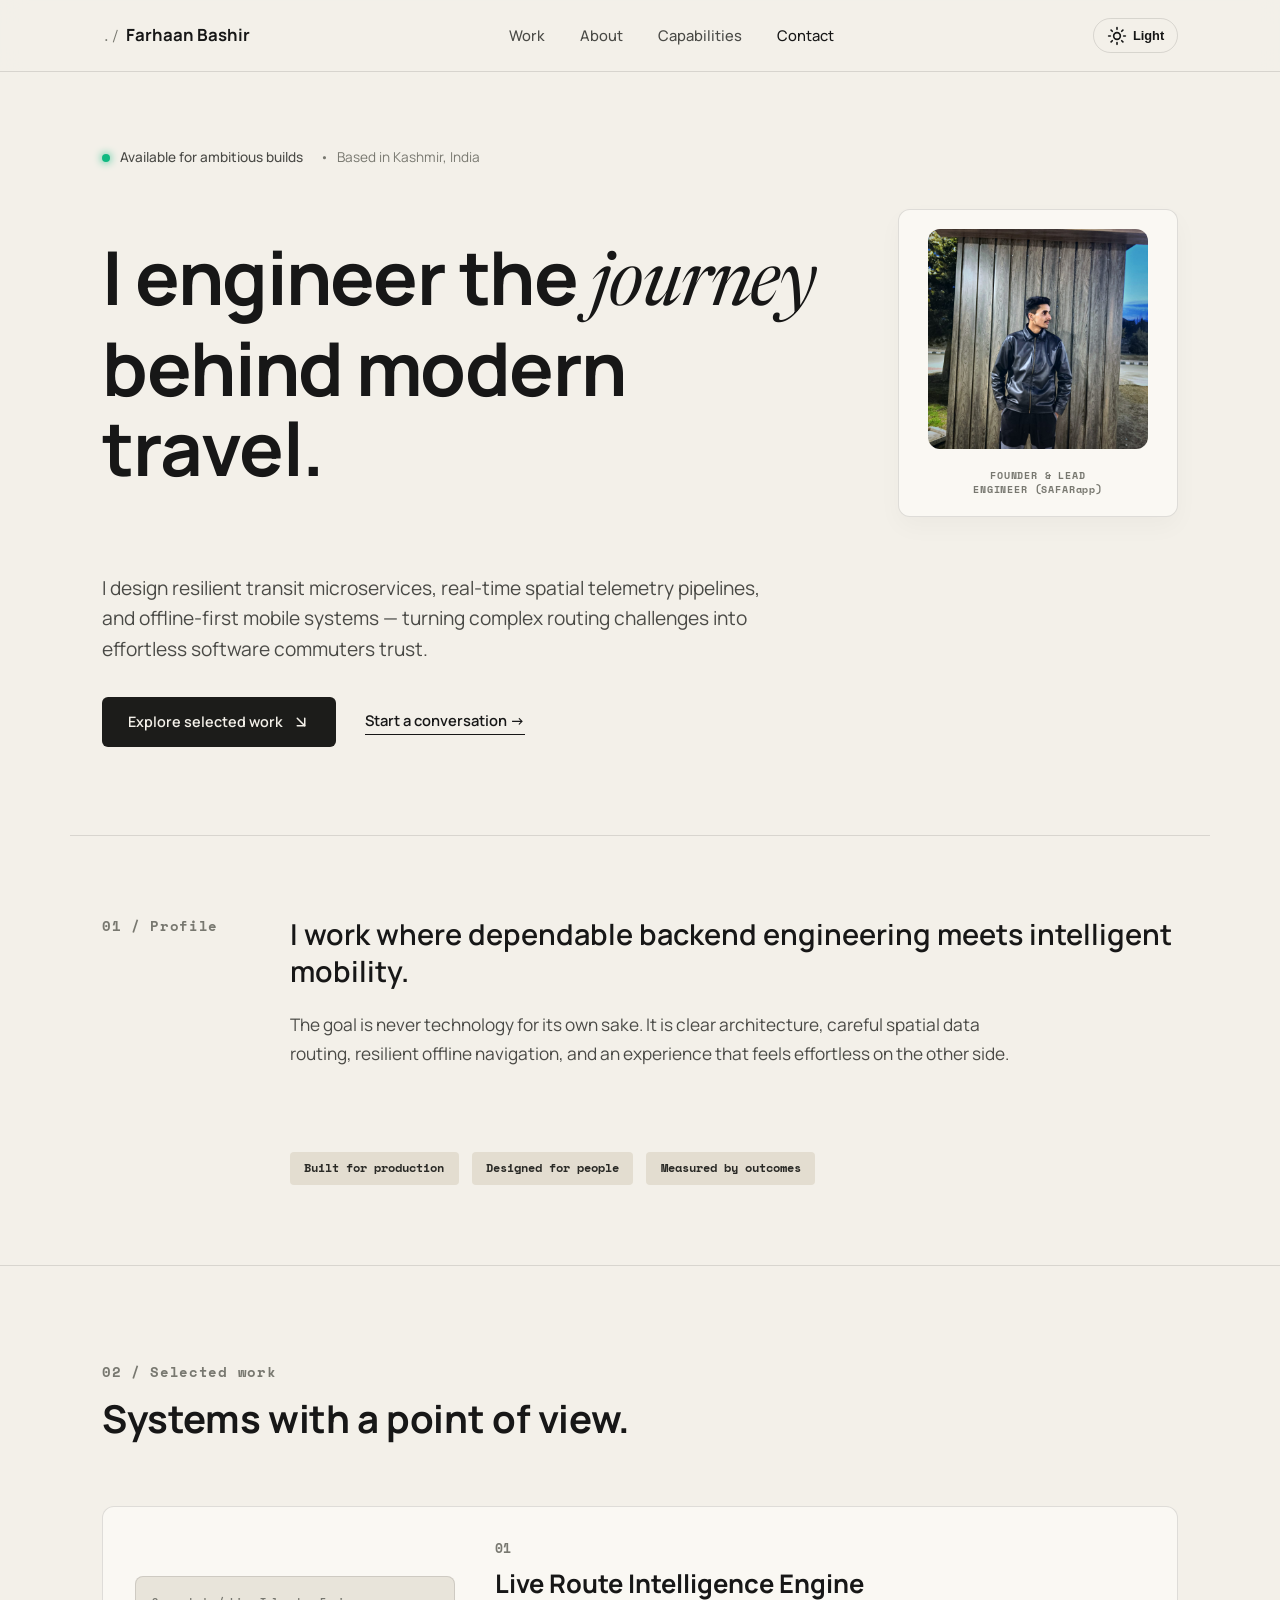
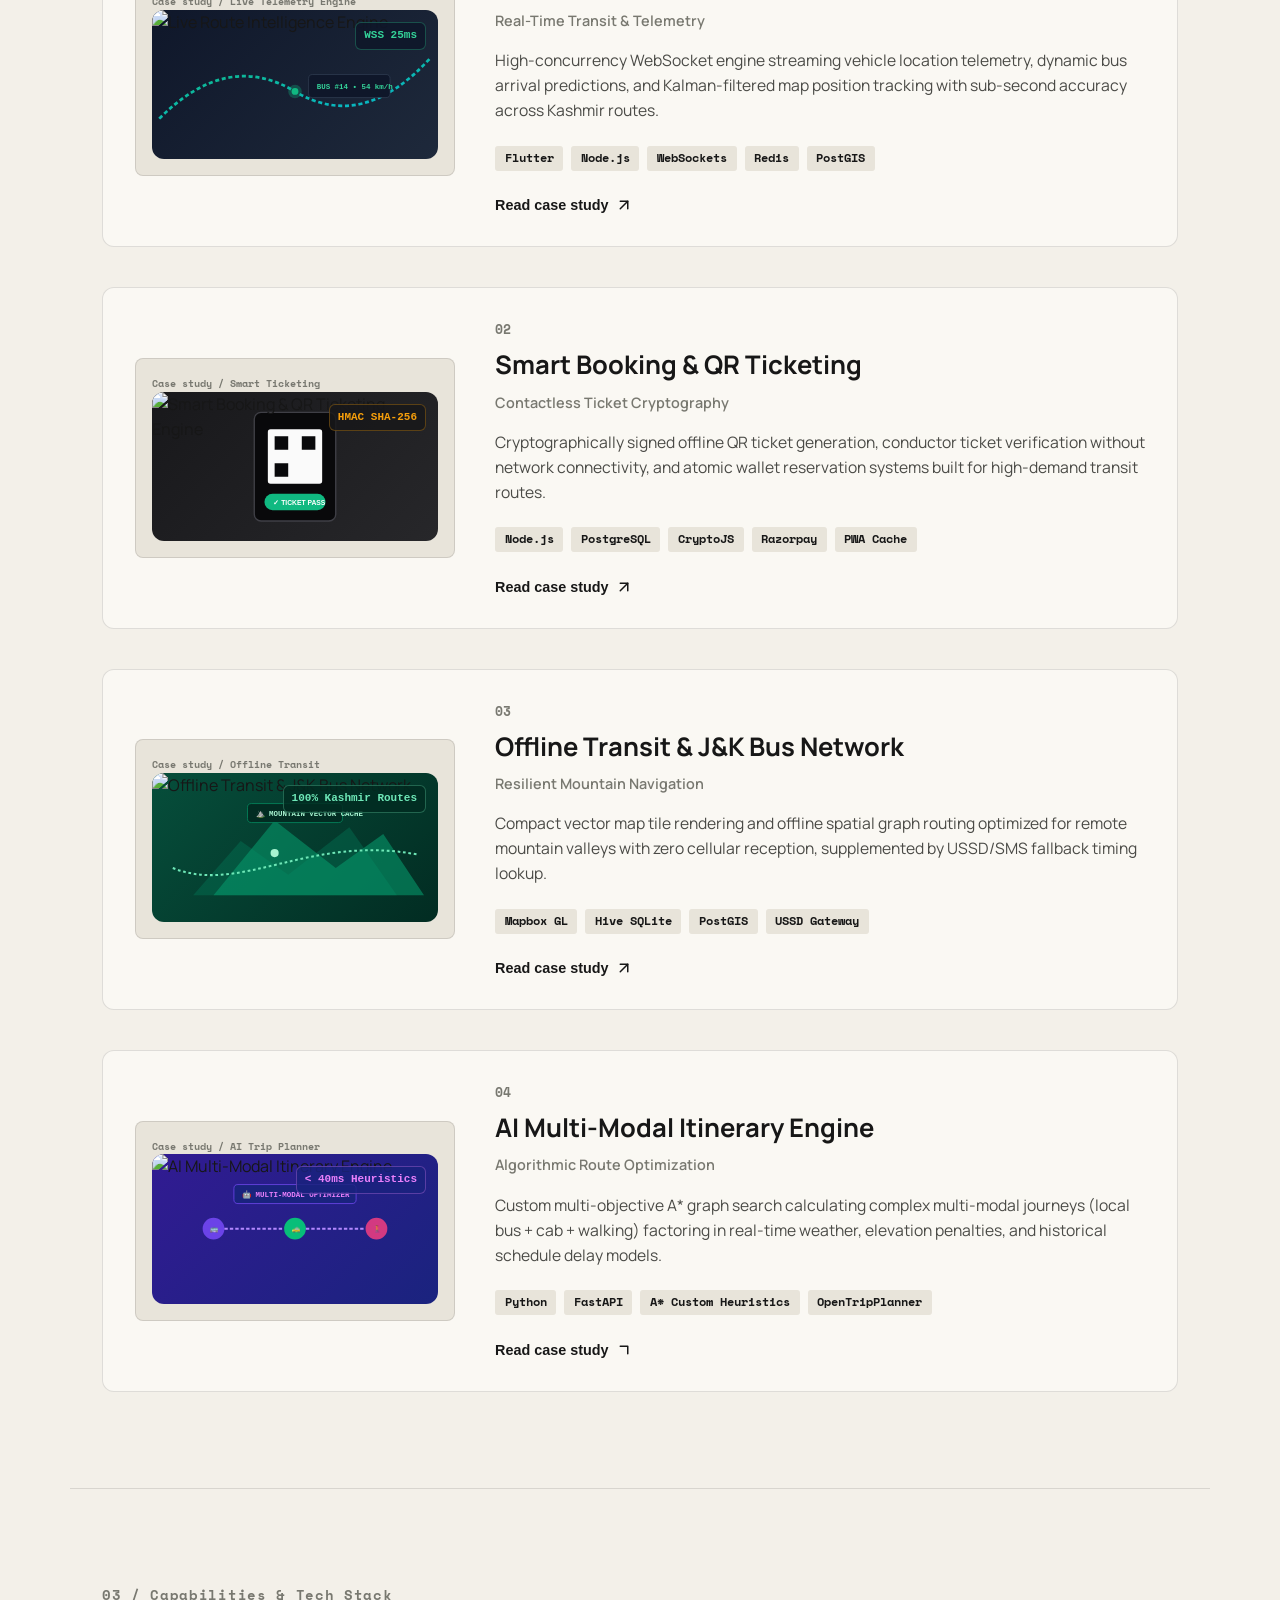
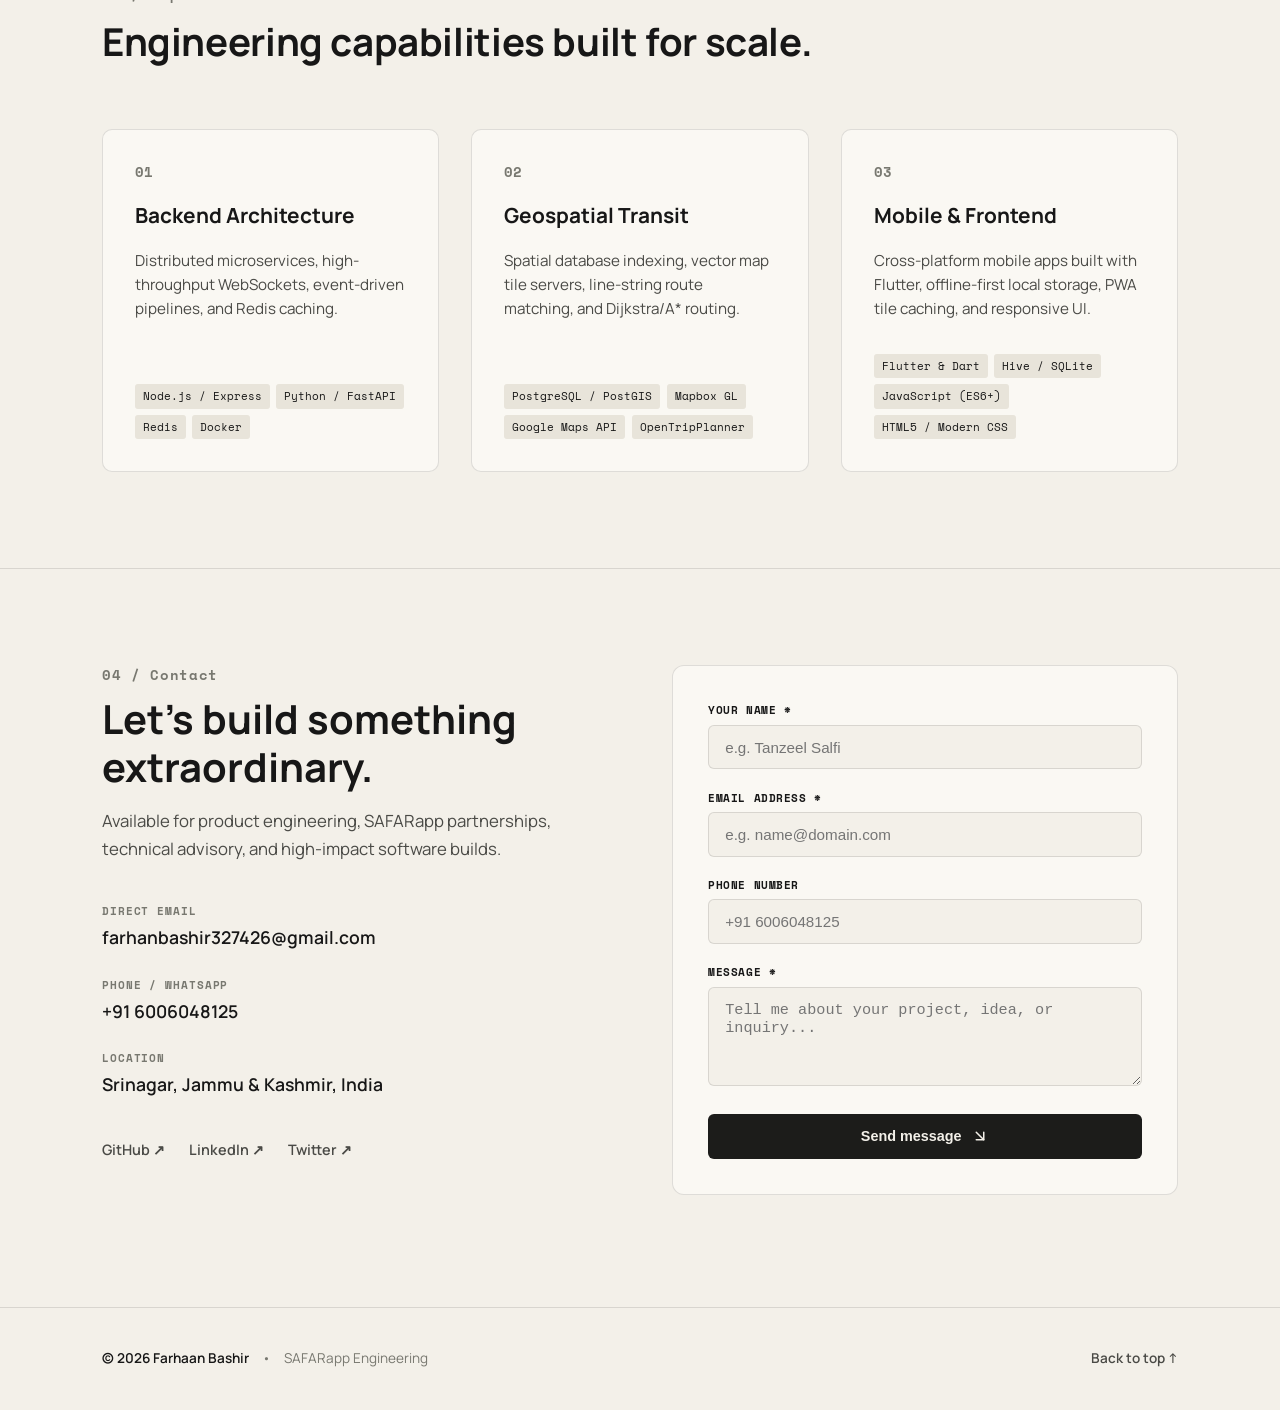
==== index.html @ 674c8c45 "Add custom visual graphics and image support to case study modules" ====
<!DOCTYPE html>
<html lang="en" data-theme="light">
<head>
    <meta charset="UTF-8">
    <meta name="viewport" content="width=device-width, initial-scale=1.0">
    <title>Farhaan Bashir — Founder & Lead Engineer, SAFARapp</title>
    <meta name="description" content="Portfolio of Farhaan Bashir, Founder & Lead Engineer behind SAFARapp. Engineering real-time transit telemetry, route optimization, and intelligent travel systems in Kashmir & beyond.">
    <meta name="keywords" content="Farhaan Bashir, SAFARapp, Transit Engineering, Route Optimization, J&K Local Bus App, Fullstack Developer, Travel Tech">
    <meta name="author" content="Farhaan Bashir">
    
    <!-- Open Graph / Social -->
    <meta property="og:type" content="website">
    <meta property="og:title" content="Farhaan Bashir — AI & Transit Engineer">
    <meta property="og:description" content="I engineer the journey behind modern travel. Built for production, designed for people, measured by outcomes.">

    <!-- Google Fonts: Newsreader (Italic Serif) + Manrope & Plus Jakarta Sans + Space Mono -->
    <link rel="preconnect" href="https://fonts.googleapis.com">
    <link rel="preconnect" href="https://fonts.gstatic.com" crossorigin>
    <link href="https://fonts.googleapis.com/css2?family=Manrope:wght@300;400;500;600;700;800&family=Newsreader:ital,opsz,wght@1,6..72,400;1,6..72,500;1,6..72,600&family=Space+Mono:ital,wght@0,400;0,700;1,400&display=swap" rel="stylesheet">
    
    <!-- Stylesheet -->
    <link rel="stylesheet" href="style.css">
</head>
<body class="newsreader-vars font-sans antialiased">

    <!-- Header / Navigation -->
    <header class="site-header" id="siteHeader">
        <div class="header-container">
            <a href="#top" class="wordmark" aria-label="Farhaan Bashir, home">
                <span class="brand-badge">./</span>
                <b>Farhaan Bashir</b>
            </a>

            <nav class="desktop-nav" aria-label="Primary navigation">
                <a href="#work" class="nav-link">Work</a>
                <a href="#about" class="nav-link">About</a>
                <a href="#tech" class="nav-link">Capabilities</a>
                <a href="#contact" class="nav-link">Contact</a>
            </nav>

            <div class="header-right-actions">
                <button class="theme-toggle-btn" id="themeToggle" aria-label="Toggle Theme">
                    <svg xmlns="http://www.w3.org/2000/svg" width="20" height="20" viewBox="0 0 24 24" fill="none" stroke="currentColor" stroke-width="2" stroke-linecap="round" stroke-linejoin="round" class="theme-icon"><circle cx="12" cy="12" r="4"></circle><path d="M12 2v2"></path><path d="M12 20v2"></path><path d="m4.93 4.93 1.41 1.41"></path><path d="m17.66 17.66 1.41 1.41"></path><path d="M2 12h2"></path><path d="M20 12h2"></path><path d="m6.34 17.66-1.41 1.41"></path><path d="m19.07 4.93-1.41 1.41"></path></svg>
                    <span class="theme-label" id="themeLabel">Light</span>
                </button>
                <button class="mobile-menu-btn" id="mobileMenuBtn" aria-label="Open Navigation">
                    <span></span>
                    <span></span>
                </button>
            </div>
        </div>
    </header>

    <!-- Main Content Container -->
    <main id="top">
        
        <!-- Hero Section -->
        <section class="hero shell">
            <div class="hero-kicker">
                <span class="status-dot"></span> 
                Available for ambitious builds 
                <span class="location-tag">Based in Kashmir, India</span>
            </div>

            <div class="hero-grid">
                <div class="hero-headline-box">
                    <h1 class="hero-title">
                        I engineer the <em class="serif-italic">journey</em> behind modern travel.
                    </h1>
                </div>

                <!-- Portrait Frame (Matching Tanzeel's signature layout) -->
                <aside class="portrait-placeholder">
                    <div class="portrait-avatar">
                        <img src="profile.jpg" alt="Farhaan Bashir" class="avatar-img" onerror="this.onerror=null; this.src='profile.jpg.jpeg';" style="width: 100%; height: 100%; object-fit: cover; border-radius: 12px;" />
                    </div>
                    <small class="portrait-tag">
                        FOUNDER &amp; LEAD<br/>ENGINEER (SAFARapp)
                    </small>
                </aside>
            </div>

            <div class="hero-bottom">
                <p class="hero-bio-copy">
                    I design resilient transit microservices, real-time spatial telemetry pipelines, and offline-first mobile systems — turning complex routing challenges into effortless software commuters trust.
                </p>
                <div class="hero-actions">
                    <a class="button button-dark" href="#work">
                        Explore selected work 
                        <svg xmlns="http://www.w3.org/2000/svg" width="18" height="18" viewBox="0 0 24 24" fill="none" stroke="currentColor" stroke-width="2" stroke-linecap="round" stroke-linejoin="round" class="icon-arrow"><path d="m7 7 10 10"></path><path d="M17 7v10H7"></path></svg>
                    </a>
                    <a class="text-link" href="#contact">Start a conversation →</a>
                </div>
            </div>
        </section>

        <!-- Section 01 / PROFILE -->
        <section class="statement" id="about">
            <div class="shell statement-grid">
                <p class="section-index">01 / Profile</p>
                <div class="statement-content">
                    <p class="statement-lead">
                        I work where dependable backend engineering meets intelligent mobility.
                    </p>
                    <p class="statement-copy">
                        The goal is never technology for its own sake. It is clear architecture, careful spatial data routing, resilient offline navigation, and an experience that feels effortless on the other side.
                    </p>
                </div>
                <div class="principles">
                    <span>Built for production</span>
                    <span>Designed for people</span>
                    <span>Measured by outcomes</span>
                </div>
            </div>
        </section>

        <!-- Section 02 / SELECTED WORK -->
        <section class="work shell section-pad" id="work">
            <div class="section-heading">
                <p class="section-index">02 / Selected work</p>
                <h2 class="section-headline">Systems with a point of view.</h2>
            </div>

            <div class="featured-list">
                
                <!-- Project 01 -->
                <article class="featured-card" data-module="1">
                    <div class="featured-card-image">
                        <span class="image-label">Case study / Live Telemetry Engine</span>
                        <div class="card-visual-preview preview-telemetry" style="position: relative; overflow: hidden; border-radius: 12px; height: 220px; background: linear-gradient(135deg, #0F172A 0%, #1E293B 100%); display: flex; align-items: center; justify-content: center;">
                            <img src="live-route.jpg" alt="Live Route Intelligence Engine" class="card-img" onerror="this.onerror=null; this.src='live-route.png';" style="width: 100%; height: 100%; object-fit: cover; position: absolute; inset: 0; z-index: 5;" />
                            <!-- Custom SVG Graphic Illustration -->
                            <svg width="100%" height="100%" viewBox="0 0 400 220" fill="none" xmlns="http://www.w3.org/2000/svg" style="position: absolute; inset: 0;">
                                <defs>
                                    <linearGradient id="routeGrad" x1="0%" y1="0%" x2="100%" y2="100%">
                                        <stop offset="0%" stop-color="#10B981" />
                                        <stop offset="100%" stop-color="#06B6D4" />
                                    </linearGradient>
                                </defs>
                                <path d="M 0,160 Q 100,60 200,120 T 400,70" stroke="url(#routeGrad)" stroke-width="4" stroke-dasharray="6 4" fill="none" />
                                <circle cx="200" cy="120" r="10" fill="#10B981" opacity="0.3" />
                                <circle cx="200" cy="120" r="5" fill="#10B981" />
                                <rect x="220" y="95" width="120" height="34" rx="6" fill="#0F172A" stroke="#334155" />
                                <text x="232" y="116" fill="#34D399" font-family="monospace" font-size="11" font-weight="bold">BUS #14 • 54 km/h</text>
                            </svg>
                            <span class="visual-badge" style="position: absolute; top: 12px; right: 12px; z-index: 6; background: rgba(15, 23, 42, 0.85); color: #34D399; border: 1px solid rgba(52, 211, 153, 0.3); padding: 4px 8px; border-radius: 6px; font-family: monospace; font-size: 11px;">WSS 25ms</span>
                        </div>
                    </div>
                    <div class="featured-card-content">
                        <span class="card-index">01</span>
                        <h3 class="card-title">Live Route Intelligence Engine</h3>
                        <p class="card-type">Real-Time Transit &amp; Telemetry</p>
                        <p class="card-copy">
                            High-concurrency WebSocket engine streaming vehicle location telemetry, dynamic bus arrival predictions, and Kalman-filtered map position tracking with sub-second accuracy across Kashmir routes.
                        </p>
                        <ul class="featured-card-stack">
                            <li>Flutter</li>
                            <li>Node.js</li>
                            <li>WebSockets</li>
                            <li>Redis</li>
                            <li>PostGIS</li>
                        </ul>
                        <button class="card-link modal-trigger-btn" aria-label="Read Live Telemetry case study">
                            Read case study 
                            <svg xmlns="http://www.w3.org/2000/svg" width="18" height="18" viewBox="0 0 24 24" fill="none" stroke="currentColor" stroke-width="2" stroke-linecap="round" stroke-linejoin="round" class="icon-arrow"><path d="M7 7h10v10"></path><path d="M7 17 17 7"></path></svg>
                        </button>
                    </div>
                </article>

                <!-- Project 02 -->
                <article class="featured-card" data-module="2">
                    <div class="featured-card-image">
                        <span class="image-label">Case study / Smart Ticketing</span>
                        <div class="card-visual-preview preview-ticketing" style="position: relative; overflow: hidden; border-radius: 12px; height: 220px; background: linear-gradient(135deg, #18181B 0%, #27272A 100%); display: flex; align-items: center; justify-content: center;">
                            <img src="smart-ticketing.jpg" alt="Smart Booking & QR Ticketing Engine" class="card-img" onerror="this.onerror=null; this.src='smart-ticketing.png';" style="width: 100%; height: 100%; object-fit: cover; position: absolute; inset: 0; z-index: 5;" />
                            <!-- Custom SVG QR Ticket Illustration -->
                            <svg width="100%" height="100%" viewBox="0 0 400 220" fill="none" xmlns="http://www.w3.org/2000/svg" style="position: absolute; inset: 0;">
                                <rect x="140" y="30" width="120" height="160" rx="10" fill="#09090B" stroke="#3F3F46" stroke-width="2" />
                                <rect x="160" y="55" width="80" height="80" rx="4" fill="#FAFAFA" />
                                <path d="M170 65h20v20h-20zM210 65h20v20h-20zM170 105h20v20h-20z" fill="#09090B" />
                                <rect x="155" y="150" width="90" height="24" rx="12" fill="#10B981" />
                                <text x="168" y="166" fill="#FFFFFF" font-family="sans-serif" font-size="10" font-weight="bold">✓ TICKET PASS</text>
                            </svg>
                            <span class="visual-badge" style="position: absolute; top: 12px; right: 12px; z-index: 6; background: rgba(24, 24, 27, 0.85); color: #F59E0B; border: 1px solid rgba(245, 158, 11, 0.3); padding: 4px 8px; border-radius: 6px; font-family: monospace; font-size: 11px;">HMAC SHA-256</span>
                        </div>
                    </div>
                    <div class="featured-card-content">
                        <span class="card-index">02</span>
                        <h3 class="card-title">Smart Booking &amp; QR Ticketing</h3>
                        <p class="card-type">Contactless Ticket Cryptography</p>
                        <p class="card-copy">
                            Cryptographically signed offline QR ticket generation, conductor ticket verification without network connectivity, and atomic wallet reservation systems built for high-demand transit routes.
                        </p>
                        <ul class="featured-card-stack">
                            <li>Node.js</li>
                            <li>PostgreSQL</li>
                            <li>CryptoJS</li>
                            <li>Razorpay</li>
                            <li>PWA Cache</li>
                        </ul>
                        <button class="card-link modal-trigger-btn" aria-label="Read Smart Ticketing case study">
                            Read case study 
                            <svg xmlns="http://www.w3.org/2000/svg" width="18" height="18" viewBox="0 0 24 24" fill="none" stroke="currentColor" stroke-width="2" stroke-linecap="round" stroke-linejoin="round" class="icon-arrow"><path d="M7 7h10v10"></path><path d="M7 17 17 7"></path></svg>
                        </button>
                    </div>
                </article>

                <!-- Project 03 -->
                <article class="featured-card" data-module="3">
                    <div class="featured-card-image">
                        <span class="image-label">Case study / Offline Transit</span>
                        <div class="card-visual-preview preview-offline" style="position: relative; overflow: hidden; border-radius: 12px; height: 220px; background: linear-gradient(135deg, #064E3B 0%, #022C22 100%); display: flex; align-items: center; justify-content: center;">
                            <img src="offline-transit.jpg" alt="Offline Transit & J&K Bus Network" class="card-img" onerror="this.onerror=null; this.src='offline-transit.png';" style="width: 100%; height: 100%; object-fit: cover; position: absolute; inset: 0; z-index: 5;" />
                            <!-- Custom SVG Offline Vector Graphic Illustration -->
                            <svg width="100%" height="100%" viewBox="0 0 400 220" fill="none" xmlns="http://www.w3.org/2000/svg" style="position: absolute; inset: 0;">
                                <path d="M 50 180 L 120 100 L 190 150 L 280 80 L 350 180 Z" fill="#047857" opacity="0.4" />
                                <path d="M 80 180 L 170 70 L 260 140 L 330 90 L 390 180 Z" fill="#059669" opacity="0.6" />
                                <path d="M20 140 C 120 180, 220 90, 380 120" stroke="#6EE7B7" stroke-width="3" stroke-dasharray="4 4" fill="none" />
                                <circle cx="170" cy="118" r="6" fill="#A7F3D0" />
                                <rect x="130" y="45" width="140" height="28" rx="6" fill="#022C22" stroke="#059669" />
                                <text x="142" y="63" fill="#A7F3D0" font-family="monospace" font-size="11" font-weight="bold">⛰️ MOUNTAIN VECTOR CACHE</text>
                            </svg>
                            <span class="visual-badge" style="position: absolute; top: 12px; right: 12px; z-index: 6; background: rgba(2, 44, 34, 0.85); color: #6EE7B7; border: 1px solid rgba(110, 231, 183, 0.3); padding: 4px 8px; border-radius: 6px; font-family: monospace; font-size: 11px;">100% Kashmir Routes</span>
                        </div>
                    </div>
                    <div class="featured-card-content">
                        <span class="card-index">03</span>
                        <h3 class="card-title">Offline Transit &amp; J&amp;K Bus Network</h3>
                        <p class="card-type">Resilient Mountain Navigation</p>
                        <p class="card-copy">
                            Compact vector map tile rendering and offline spatial graph routing optimized for remote mountain valleys with zero cellular reception, supplemented by USSD/SMS fallback timing lookup.
                        </p>
                        <ul class="featured-card-stack">
                            <li>Mapbox GL</li>
                            <li>Hive SQLite</li>
                            <li>PostGIS</li>
                            <li>USSD Gateway</li>
                        </ul>
                        <button class="card-link modal-trigger-btn" aria-label="Read Offline Transit case study">
                            Read case study 
                            <svg xmlns="http://www.w3.org/2000/svg" width="18" height="18" viewBox="0 0 24 24" fill="none" stroke="currentColor" stroke-width="2" stroke-linecap="round" stroke-linejoin="round" class="icon-arrow"><path d="M7 7h10v10"></path><path d="M7 17 17 7"></path></svg>
                        </button>
                    </div>
                </article>

                <!-- Project 04 -->
                <article class="featured-card" data-module="4">
                    <div class="featured-card-image">
                        <span class="image-label">Case study / AI Trip Planner</span>
                        <div class="card-visual-preview preview-ai" style="position: relative; overflow: hidden; border-radius: 12px; height: 220px; background: linear-gradient(135deg, #311B92 0%, #1A237E 100%); display: flex; align-items: center; justify-content: center;">
                            <img src="ai-itinerary.jpg" alt="AI Multi-Modal Itinerary Engine" class="card-img" onerror="this.onerror=null; this.src='ai-itinerary.png';" style="width: 100%; height: 100%; object-fit: cover; position: absolute; inset: 0; z-index: 5;" />
                            <!-- Custom SVG AI Itinerary Graph Illustration -->
                            <svg width="100%" height="100%" viewBox="0 0 400 220" fill="none" xmlns="http://www.w3.org/2000/svg" style="position: absolute; inset: 0;">
                                <circle cx="80" cy="110" r="16" fill="#7C4DFF" opacity="0.8" />
                                <text x="75" y="114" fill="#FFF" font-family="sans-serif" font-size="10" font-weight="bold">🚌</text>
                                <line x1="96" y1="110" x2="184" y2="110" stroke="#B388FF" stroke-width="3" stroke-dasharray="5 3" />
                                <circle cx="200" cy="110" r="16" fill="#00E676" opacity="0.8" />
                                <text x="195" y="114" fill="#FFF" font-family="sans-serif" font-size="10" font-weight="bold">🚕</text>
                                <line x1="216" y1="110" x2="304" y2="110" stroke="#B388FF" stroke-width="3" stroke-dasharray="5 3" />
                                <circle cx="320" cy="110" r="16" fill="#FF4081" opacity="0.8" />
                                <text x="315" y="114" fill="#FFF" font-family="sans-serif" font-size="10" font-weight="bold">🚶</text>
                                <rect x="110" y="45" width="180" height="28" rx="6" fill="#1A237E" stroke="#7C4DFF" />
                                <text x="122" y="63" fill="#EA80FC" font-family="monospace" font-size="11" font-weight="bold">🤖 MULTI-MODAL OPTIMIZER</text>
                            </svg>
                            <span class="visual-badge" style="position: absolute; top: 12px; right: 12px; z-index: 6; background: rgba(26, 35, 126, 0.85); color: #EA80FC; border: 1px solid rgba(234, 128, 252, 0.3); padding: 4px 8px; border-radius: 6px; font-family: monospace; font-size: 11px;">&lt; 40ms Heuristics</span>
                        </div>
                    </div>
                    <div class="featured-card-content">
                        <span class="card-index">04</span>
                        <h3 class="card-title">AI Multi-Modal Itinerary Engine</h3>
                        <p class="card-type">Algorithmic Route Optimization</p>
                        <p class="card-copy">
                            Custom multi-objective A* graph search calculating complex multi-modal journeys (local bus + cab + walking) factoring in real-time weather, elevation penalties, and historical schedule delay models.
                        </p>
                        <ul class="featured-card-stack">
                            <li>Python</li>
                            <li>FastAPI</li>
                            <li>A* Custom Heuristics</li>
                            <li>OpenTripPlanner</li>
                        </ul>
                        <button class="card-link modal-trigger-btn" aria-label="Read AI Trip Planner case study">
                            Read case study 
                            <svg xmlns="http://www.w3.org/2000/svg" width="18" height="18" viewBox="0 0 24 24" fill="none" stroke="currentColor" stroke-width="2" stroke-linecap="round" stroke-linejoin="round" class="icon-arrow"><path d="M7 7h10v10"></path><path d="M7 17 7"></path></svg>
                        </button>
                    </div>
                </article>

            </div>
        </section>

        <!-- Section 03 / CAPABILITIES -->
        <section class="section-pad capabilities-section" id="tech">
            <div class="shell">
                <div class="section-heading">
                    <p class="section-index">03 / Capabilities &amp; Tech Stack</p>
                    <h2 class="section-headline">Engineering capabilities built for scale.</h2>
                </div>

                <div class="capabilities-grid">
                    <div class="capability-card">
                        <span class="cap-number">01</span>
                        <h3 class="cap-title">Backend Architecture</h3>
                        <p class="cap-desc">Distributed microservices, high-throughput WebSockets, event-driven pipelines, and Redis caching.</p>
                        <div class="cap-tags">
                            <span>Node.js / Express</span>
                            <span>Python / FastAPI</span>
                            <span>Redis</span>
                            <span>Docker</span>
                        </div>
                    </div>

                    <div class="capability-card">
                        <span class="cap-number">02</span>
                        <h3 class="cap-title">Geospatial Transit</h3>
                        <p class="cap-desc">Spatial database indexing, vector map tile servers, line-string route matching, and Dijkstra/A* routing.</p>
                        <div class="cap-tags">
                            <span>PostgreSQL / PostGIS</span>
                            <span>Mapbox GL</span>
                            <span>Google Maps API</span>
                            <span>OpenTripPlanner</span>
                        </div>
                    </div>

                    <div class="capability-card">
                        <span class="cap-number">03</span>
                        <h3 class="cap-title">Mobile &amp; Frontend</h3>
                        <p class="cap-desc">Cross-platform mobile apps built with Flutter, offline-first local storage, PWA tile caching, and responsive UI.</p>
                        <div class="cap-tags">
                            <span>Flutter &amp; Dart</span>
                            <span>Hive / SQLite</span>
                            <span>JavaScript (ES6+)</span>
                            <span>HTML5 / Modern CSS</span>
                        </div>
                    </div>
                </div>
            </div>
        </section>

        <!-- Section 04 / CONTACT -->
        <section class="contact-section shell section-pad" id="contact">
            <div class="contact-grid-wrap">
                <div class="contact-left">
                    <p class="section-index">04 / Contact</p>
                    <h2 class="contact-title">Let's build something extraordinary.</h2>
                    <p class="contact-sub">
                        Available for product engineering, SAFARapp partnerships, technical advisory, and high-impact software builds.
                    </p>

                    <div class="contact-direct-info">
                        <div class="direct-item">
                            <span class="direct-label">DIRECT EMAIL</span>
                            <a href="mailto:farhanbashir327426@gmail.com" class="direct-val">farhanbashir327426@gmail.com</a>
                        </div>
                        <div class="direct-item">
                            <span class="direct-label">PHONE / WHATSAPP</span>
                            <a href="tel:+916006048125" class="direct-val">+91 6006048125</a>
                        </div>
                        <div class="direct-item">
                            <span class="direct-label">LOCATION</span>
                            <span class="direct-val">Srinagar, Jammu &amp; Kashmir, India</span>
                        </div>
                    </div>

                    <div class="social-links-bar">
                        <a href="https://github.com" target="_blank" rel="noopener" class="soc-link">GitHub ↗</a>
                        <a href="https://linkedin.com" target="_blank" rel="noopener" class="soc-link">LinkedIn ↗</a>
                        <a href="https://twitter.com" target="_blank" rel="noopener" class="soc-link">Twitter ↗</a>
                    </div>
                </div>

                <div class="contact-right">
                    <form class="editorial-form" id="contactForm">
                        <div class="input-field">
                            <label for="userName">YOUR NAME *</label>
                            <input type="text" id="userName" name="userName" placeholder="e.g. Tanzeel Salfi" required>
                        </div>

                        <div class="input-field">
                            <label for="userEmail">EMAIL ADDRESS *</label>
                            <input type="email" id="userEmail" name="userEmail" placeholder="e.g. name@domain.com" required>
                        </div>

                        <div class="input-field">
                            <label for="userPhone">PHONE NUMBER</label>
                            <input type="tel" id="userPhone" name="userPhone" placeholder="+91 6006048125">
                        </div>

                        <div class="input-field">
                            <label for="userMessage">MESSAGE *</label>
                            <textarea id="userMessage" name="userMessage" rows="4" placeholder="Tell me about your project, idea, or inquiry..." required maxlength="500"></textarea>
                        </div>

                        <button type="submit" class="button button-dark button-full">
                            Send message 
                            <svg xmlns="http://www.w3.org/2000/svg" width="18" height="18" viewBox="0 0 24 24" fill="none" stroke="currentColor" stroke-width="2" stroke-linecap="round" stroke-linejoin="round" class="icon-arrow"><path d="m7 7 10 10"></path><path d="M17 7v10H7"></path></svg>
                        </button>
                    </form>
                </div>
            </div>
        </section>

    </main>

    <!-- Site Footer -->
    <footer class="site-footer">
        <div class="shell footer-wrap">
            <div class="footer-left">
                <span class="footer-copy">© 2026 Farhaan Bashir</span>
                <span class="footer-dot">•</span>
                <span class="footer-tag">SAFARapp Engineering</span>
            </div>
            <a href="#top" class="back-top">Back to top ↑</a>
        </div>
    </footer>

    <!-- Case Study Detail Modal -->
    <div class="modal-overlay" id="moduleModal" aria-hidden="true" role="dialog">
        <div class="modal-card">
            <button class="modal-close" id="modalClose" aria-label="Close Modal">✕</button>
            <div class="modal-header">
                <span class="modal-tag" id="modalTag">CASE STUDY</span>
                <h3 class="modal-title" id="modalTitle">Module Title</h3>
            </div>
            <div class="modal-body" id="modalBody">
                <!-- Injected via app.js -->
            </div>
            <div class="modal-footer">
                <button class="button button-dark" id="modalDismiss">Close Case Study</button>
            </div>
        </div>
    </div>

    <!-- Application Script -->
    <script src="app.js"></script>
</body>
</html>
---- style.css ----
/* ==========================================================================
   Farhaan Bashir Portfolio — Styled after Tanzeel Salfi Minimalist Architecture
   ========================================================================== */

:root {
    /* Tanzeel Salfi Theme Palette: Warm Sand & Off-White */
    --bg-primary: #F3F0E9;
    --bg-secondary: #E8E4DA;
    --bg-card: #FAF8F3;
    --bg-card-hover: #FFFFFF;
    --text-primary: #171717;
    --text-secondary: #4A4A46;
    --text-muted: #787870;
    --border-color: rgba(23, 23, 23, 0.12);
    --border-strong: rgba(23, 23, 23, 0.3);
    
    --button-bg: #1C1C1A;
    --button-text: #F3F0E9;
    --button-hover: #333330;

    --badge-bg: #E3DDD0;
    --badge-text: #2A2A26;

    /* Fonts */
    --font-sans: 'Manrope', -apple-system, BlinkMacSystemFont, 'Segoe UI', Roboto, sans-serif;
    --font-serif: 'Newsreader', Georgia, serif;
    --font-mono: 'Space Mono', monospace;

    /* Container & Layout */
    --shell-max: 1140px;
    --header-height: 72px;
    --transition: all 0.25s cubic-bezier(0.16, 1, 0.3, 1);
}

[data-theme="dark"] {
    --bg-primary: #121210;
    --bg-secondary: #1C1C18;
    --bg-card: #181815;
    --bg-card-hover: #22221E;
    --text-primary: #F3F0E9;
    --text-secondary: #B0ADA3;
    --text-muted: #706F68;
    --border-color: rgba(243, 240, 233, 0.12);
    --border-strong: rgba(243, 240, 233, 0.3);

    --button-bg: #F3F0E9;
    --button-text: #121210;
    --button-hover: #DCD8D0;

    --badge-bg: #282823;
    --badge-text: #E5E2D8;
}

/* Global Reset */
*, *::before, *::after {
    box-sizing: border-box;
    margin: 0;
    padding: 0;
}

html {
    scroll-behavior: smooth;
    font-size: 16px;
    background-color: var(--bg-primary);
    color: var(--text-primary);
}

body {
    font-family: var(--font-sans);
    line-height: 1.6;
    background-color: var(--bg-primary);
    color: var(--text-primary);
    transition: background-color 0.3s ease, color 0.3s ease;
    overflow-x: hidden;
    -webkit-font-smoothing: antialiased;
}

a {
    color: inherit;
    text-decoration: none;
    transition: var(--transition);
}

ul {
    list-style: none;
}

/* Shell / Container */
.shell {
    max-width: var(--shell-max);
    margin: 0 auto;
    padding: 0 2rem;
}

.section-pad {
    padding-top: 6rem;
    padding-bottom: 6rem;
}

/* Header Navigation */
.site-header {
    position: sticky;
    top: 0;
    z-index: 100;
    height: var(--header-height);
    background-color: rgba(243, 240, 233, 0.85);
    backdrop-filter: blur(12px);
    -webkit-backdrop-filter: blur(12px);
    border-bottom: 1px solid var(--border-color);
    transition: var(--transition);
}

[data-theme="dark"] .site-header {
    background-color: rgba(18, 18, 16, 0.85);
}

.header-container {
    max-width: var(--shell-max);
    margin: 0 auto;
    padding: 0 2rem;
    height: 100%;
    display: flex;
    align-items: center;
    justify-content: space-between;
}

.wordmark {
    display: flex;
    align-items: center;
    gap: 0.4rem;
    font-size: 1.05rem;
    font-weight: 600;
}

.brand-badge {
    font-family: var(--font-mono);
    font-size: 0.9rem;
    color: var(--text-muted);
    font-weight: 400;
}

.desktop-nav {
    display: flex;
    align-items: center;
    gap: 2.2rem;
}

.nav-link {
    font-size: 0.92rem;
    font-weight: 500;
    color: var(--text-secondary);
}

.nav-link:hover, .nav-link.active {
    color: var(--text-primary);
}

.header-right-actions {
    display: flex;
    align-items: center;
    gap: 1rem;
}

.theme-toggle-btn {
    background: transparent;
    border: 1px solid var(--border-color);
    padding: 0.4rem 0.8rem;
    border-radius: 100px;
    cursor: pointer;
    display: flex;
    align-items: center;
    gap: 0.4rem;
    font-size: 0.8rem;
    font-weight: 600;
    color: var(--text-primary);
    transition: var(--transition);
}

.theme-toggle-btn:hover {
    background-color: var(--bg-secondary);
    border-color: var(--border-strong);
}

.mobile-menu-btn {
    display: none;
}

/* Hero Section */
.hero {
    padding-top: 4.5rem;
    padding-bottom: 5.5rem;
    border-bottom: 1px solid var(--border-color);
}

.hero-kicker {
    display: inline-flex;
    align-items: center;
    gap: 0.6rem;
    font-size: 0.85rem;
    font-weight: 500;
    color: var(--text-secondary);
    margin-bottom: 2.5rem;
}

.status-dot {
    width: 8px;
    height: 8px;
    background-color: #10B981;
    border-radius: 50%;
    box-shadow: 0 0 8px #10B981;
    animation: pulseDot 2s infinite;
}

@keyframes pulseDot {
    0% { transform: scale(0.9); opacity: 1; }
    50% { transform: scale(1.3); opacity: 0.5; }
    100% { transform: scale(0.9); opacity: 1; }
}

.location-tag {
    color: var(--text-muted);
    font-weight: 400;
}

.location-tag::before {
    content: '•';
    margin: 0 0.5rem;
}

.hero-grid {
    display: grid;
    grid-template-columns: 1fr 280px;
    gap: 4rem;
    align-items: center;
    margin-bottom: 3.5rem;
}

.hero-title {
    font-family: var(--font-sans);
    font-size: clamp(2.8rem, 5.8vw, 4.8rem);
    font-weight: 700;
    line-height: 1.08;
    letter-spacing: -0.02em;
    color: var(--text-primary);
}

.serif-italic {
    font-family: var(--font-serif);
    font-style: italic;
    font-weight: 400;
    color: var(--text-primary);
}

.portrait-placeholder {
    background-color: var(--bg-card);
    border: 1px solid var(--border-color);
    border-radius: 12px;
    padding: 1.2rem;
    display: flex;
    flex-direction: column;
    align-items: center;
    gap: 0.8rem;
    box-shadow: 0 10px 25px rgba(0,0,0,0.03);
}

.portrait-avatar {
    width: 100%;
    max-width: 220px;
    border-radius: 8px;
    overflow: hidden;
}

.avatar-svg {
    width: 100%;
    height: auto;
    display: block;
}

.portrait-tag {
    font-family: var(--font-mono);
    font-size: 0.65rem;
    font-weight: 700;
    letter-spacing: 0.08em;
    color: var(--text-muted);
    text-align: center;
    line-height: 1.3;
}

.hero-bottom {
    display: flex;
    flex-direction: column;
    gap: 2rem;
    max-width: 680px;
}

.hero-bio-copy {
    font-size: 1.2rem;
    line-height: 1.6;
    color: var(--text-secondary);
    font-weight: 400;
}

.hero-actions {
    display: flex;
    align-items: center;
    gap: 1.8rem;
}

/* Button Styles */
.button {
    display: inline-flex;
    align-items: center;
    gap: 0.6rem;
    padding: 0.85rem 1.6rem;
    font-size: 0.9rem;
    font-weight: 600;
    border-radius: 6px;
    cursor: pointer;
    transition: var(--transition);
    border: none;
}

.button-dark {
    background-color: var(--button-bg);
    color: var(--button-text);
}

.button-dark:hover {
    background-color: var(--button-hover);
    transform: translateY(-2px);
}

.text-link {
    font-size: 0.92rem;
    font-weight: 600;
    color: var(--text-primary);
    border-bottom: 1px solid var(--text-primary);
    padding-bottom: 2px;
}

.text-link:hover {
    opacity: 0.7;
}

.icon-arrow {
    transition: transform 0.2s ease;
}

.button-dark:hover .icon-arrow {
    transform: translate(2px, 2px);
}

/* Section 01 / Statement */
.statement {
    padding: 5rem 0;
    border-bottom: 1px solid var(--border-color);
}

.statement-grid {
    display: grid;
    grid-template-columns: 140px 1fr;
    gap: 3rem;
}

.section-index {
    font-family: var(--font-mono);
    font-size: 0.85rem;
    font-weight: 700;
    color: var(--text-muted);
    letter-spacing: 0.05em;
}

.statement-lead {
    font-size: 1.8rem;
    line-height: 1.3;
    font-weight: 600;
    color: var(--text-primary);
    margin-bottom: 1.2rem;
}

.statement-copy {
    font-size: 1.08rem;
    line-height: 1.7;
    color: var(--text-secondary);
    margin-bottom: 2.2rem;
    max-width: 720px;
}

.principles {
    display: flex;
    align-items: center;
    gap: 0.8rem;
    flex-wrap: wrap;
    grid-column: 2 / -1;
}

.principles span {
    font-family: var(--font-mono);
    font-size: 0.78rem;
    font-weight: 700;
    padding: 0.4rem 0.9rem;
    background-color: var(--badge-bg);
    color: var(--badge-text);
    border-radius: 4px;
}

/* Section 02 / Selected Work */
.work {
    border-bottom: 1px solid var(--border-color);
}

.section-heading {
    margin-bottom: 3.5rem;
}

.section-headline {
    font-size: 2.4rem;
    font-weight: 700;
    color: var(--text-primary);
    margin-top: 0.3rem;
    letter-spacing: -0.01em;
}

.featured-list {
    display: flex;
    flex-direction: column;
    gap: 2.5rem;
}

.featured-card {
    background-color: var(--bg-card);
    border: 1px solid var(--border-color);
    border-radius: 12px;
    padding: 2rem;
    display: grid;
    grid-template-columns: 320px 1fr;
    gap: 2.5rem;
    align-items: center;
    transition: var(--transition);
}

.featured-card:hover {
    background-color: var(--bg-card-hover);
    border-color: var(--border-strong);
    box-shadow: 0 12px 30px rgba(0,0,0,0.06);
    transform: translateY(-2px);
}

.featured-card-image {
    background-color: var(--bg-secondary);
    border: 1px solid var(--border-color);
    border-radius: 8px;
    height: 200px;
    padding: 1rem;
    display: flex;
    flex-direction: column;
    justify-content: space-between;
    position: relative;
    overflow: hidden;
}

.image-label {
    font-family: var(--font-mono);
    font-size: 0.65rem;
    font-weight: 700;
    color: var(--text-muted);
}

.card-visual-preview {
    flex: 1;
    display: flex;
    align-items: center;
    justify-content: center;
    position: relative;
}

.visual-badge {
    font-family: var(--font-mono);
    font-size: 0.7rem;
    font-weight: 700;
    padding: 0.2rem 0.5rem;
    background-color: var(--button-bg);
    color: var(--button-text);
    border-radius: 3px;
    align-self: flex-end;
}

.featured-card-content {
    display: flex;
    flex-direction: column;
    gap: 0.6rem;
}

.card-index {
    font-family: var(--font-mono);
    font-size: 0.8rem;
    font-weight: 700;
    color: var(--text-muted);
}

.card-title {
    font-size: 1.6rem;
    font-weight: 700;
    color: var(--text-primary);
    line-height: 1.2;
}

.card-type {
    font-size: 0.9rem;
    font-weight: 600;
    color: var(--text-muted);
}

.card-copy {
    font-size: 0.98rem;
    color: var(--text-secondary);
    line-height: 1.6;
    margin: 0.4rem 0 0.8rem;
}

.featured-card-stack {
    display: flex;
    flex-wrap: wrap;
    gap: 0.5rem;
    margin-bottom: 1rem;
}

.featured-card-stack li {
    font-family: var(--font-mono);
    font-size: 0.72rem;
    font-weight: 600;
    padding: 0.2rem 0.6rem;
    background-color: var(--bg-secondary);
    color: var(--text-primary);
    border-radius: 3px;
}

.card-link {
    background: transparent;
    border: none;
    font-size: 0.9rem;
    font-weight: 700;
    color: var(--text-primary);
    display: inline-flex;
    align-items: center;
    gap: 0.4rem;
    cursor: pointer;
    width: fit-content;
    padding: 0;
}

.card-link:hover {
    color: var(--text-secondary);
}

/* Section 03 / Capabilities */
.capabilities-section {
    border-bottom: 1px solid var(--border-color);
}

.capabilities-grid {
    display: grid;
    grid-template-columns: repeat(3, 1fr);
    gap: 2rem;
}

.capability-card {
    background-color: var(--bg-card);
    border: 1px solid var(--border-color);
    border-radius: 10px;
    padding: 2rem;
    display: flex;
    flex-direction: column;
    gap: 1rem;
}

.cap-number {
    font-family: var(--font-mono);
    font-size: 0.85rem;
    font-weight: 700;
    color: var(--text-muted);
}

.cap-title {
    font-size: 1.3rem;
    font-weight: 700;
    color: var(--text-primary);
}

.cap-desc {
    font-size: 0.95rem;
    color: var(--text-secondary);
    line-height: 1.6;
}

.cap-tags {
    display: flex;
    flex-wrap: wrap;
    gap: 0.4rem;
    margin-top: auto;
    padding-top: 1rem;
}

.cap-tags span {
    font-family: var(--font-mono);
    font-size: 0.7rem;
    padding: 0.2rem 0.5rem;
    background-color: var(--bg-secondary);
    color: var(--text-primary);
    border-radius: 3px;
}

/* Section 04 / Contact */
.contact-section {
    padding-top: 6rem;
    padding-bottom: 7rem;
}

.contact-grid-wrap {
    display: grid;
    grid-template-columns: 1fr 1fr;
    gap: 4rem;
}

.contact-title {
    font-size: 2.5rem;
    font-weight: 700;
    line-height: 1.2;
    margin: 0.5rem 0 1rem;
    color: var(--text-primary);
}

.contact-sub {
    font-size: 1.05rem;
    color: var(--text-secondary);
    margin-bottom: 2.5rem;
    line-height: 1.65;
}

.contact-direct-info {
    display: flex;
    flex-direction: column;
    gap: 1.5rem;
    margin-bottom: 2.5rem;
}

.direct-item {
    display: flex;
    flex-direction: column;
}

.direct-label {
    font-family: var(--font-mono);
    font-size: 0.7rem;
    font-weight: 700;
    color: var(--text-muted);
    letter-spacing: 0.08em;
}

.direct-val {
    font-size: 1.1rem;
    font-weight: 600;
    color: var(--text-primary);
    margin-top: 0.2rem;
}

.social-links-bar {
    display: flex;
    align-items: center;
    gap: 1.5rem;
}

.soc-link {
    font-size: 0.9rem;
    font-weight: 600;
    color: var(--text-secondary);
}

.soc-link:hover {
    color: var(--text-primary);
}

.editorial-form {
    background-color: var(--bg-card);
    border: 1px solid var(--border-color);
    padding: 2.2rem;
    border-radius: 12px;
    display: flex;
    flex-direction: column;
    gap: 1.2rem;
}

.input-field {
    display: flex;
    flex-direction: column;
    gap: 0.35rem;
}

.input-field label {
    font-family: var(--font-mono);
    font-size: 0.7rem;
    font-weight: 700;
    color: var(--text-primary);
    letter-spacing: 0.05em;
}

.input-field input, .input-field textarea {
    width: 100%;
    padding: 0.8rem 1rem;
    background-color: var(--bg-primary);
    border: 1px solid var(--border-color);
    border-radius: 6px;
    font-size: 0.95rem;
    color: var(--text-primary);
    transition: var(--transition);
}

.input-field input:focus, .input-field textarea:focus {
    outline: none;
    border-color: var(--text-primary);
}

.button-full {
    width: 100%;
    justify-content: center;
    margin-top: 0.5rem;
}

/* Site Footer */
.site-footer {
    padding: 2.5rem 0;
    border-top: 1px solid var(--border-color);
    font-size: 0.85rem;
    color: var(--text-muted);
}

.footer-wrap {
    display: flex;
    align-items: center;
    justify-content: space-between;
}

.footer-left {
    display: flex;
    align-items: center;
    gap: 0.8rem;
}

.footer-copy {
    color: var(--text-primary);
    font-weight: 600;
}

.back-top {
    font-weight: 600;
    color: var(--text-secondary);
}

.back-top:hover {
    color: var(--text-primary);
}

/* Modal Popup */
.modal-overlay {
    position: fixed;
    top: 0;
    left: 0;
    width: 100vw;
    height: 100vh;
    background-color: rgba(0, 0, 0, 0.55);
    backdrop-filter: blur(6px);
    z-index: 1000;
    display: flex;
    align-items: center;
    justify-content: center;
    opacity: 0;
    pointer-events: none;
    transition: opacity 0.3s ease;
    padding: 1.5rem;
}

.modal-overlay.active {
    opacity: 1;
    pointer-events: auto;
}

.modal-card {
    background-color: var(--bg-primary);
    border: 1px solid var(--border-strong);
    width: 100%;
    max-width: 720px;
    max-height: 85vh;
    border-radius: 12px;
    padding: 2.5rem;
    position: relative;
    overflow-y: auto;
    transform: translateY(15px);
    transition: transform 0.3s cubic-bezier(0.16, 1, 0.3, 1);
}

.modal-overlay.active .modal-card {
    transform: translateY(0);
}

.modal-close {
    position: absolute;
    top: 1.5rem;
    right: 1.5rem;
    background: transparent;
    border: none;
    font-size: 1.2rem;
    color: var(--text-primary);
    cursor: pointer;
    width: 32px;
    height: 32px;
    border-radius: 50%;
    display: flex;
    align-items: center;
    justify-content: center;
    border: 1px solid var(--border-color);
}

.modal-header {
    margin-bottom: 1.5rem;
}

.modal-tag {
    font-family: var(--font-mono);
    font-size: 0.72rem;
    font-weight: 700;
    color: var(--text-muted);
}

.modal-title {
    font-size: 1.8rem;
    font-weight: 700;
    margin-top: 0.2rem;
    color: var(--text-primary);
}

.modal-body {
    display: flex;
    flex-direction: column;
    gap: 1.2rem;
    font-size: 0.98rem;
    color: var(--text-secondary);
}

.modal-code-block {
    background-color: var(--bg-secondary);
    border: 1px solid var(--border-color);
    padding: 1.2rem;
    border-radius: 6px;
    font-family: var(--font-mono);
    font-size: 0.8rem;
    color: var(--text-primary);
    overflow-x: auto;
}

.modal-footer {
    margin-top: 2rem;
    padding-top: 1.2rem;
    border-top: 1px solid var(--border-color);
    display: flex;
    justify-content: flex-end;
}

/* Responsive */
@media (max-width: 900px) {
    .hero-grid {
        grid-template-columns: 1fr;
        gap: 2.5rem;
    }

    .portrait-placeholder {
        max-width: 280px;
    }

    .featured-card {
        grid-template-columns: 1fr;
    }

    .featured-card-image {
        height: 160px;
    }

    .capabilities-grid, .contact-grid-wrap {
        grid-template-columns: 1fr;
    }

    .statement-grid {
        grid-template-columns: 1fr;
        gap: 1rem;
    }

    .principles {
        grid-column: 1 / -1;
    }
}
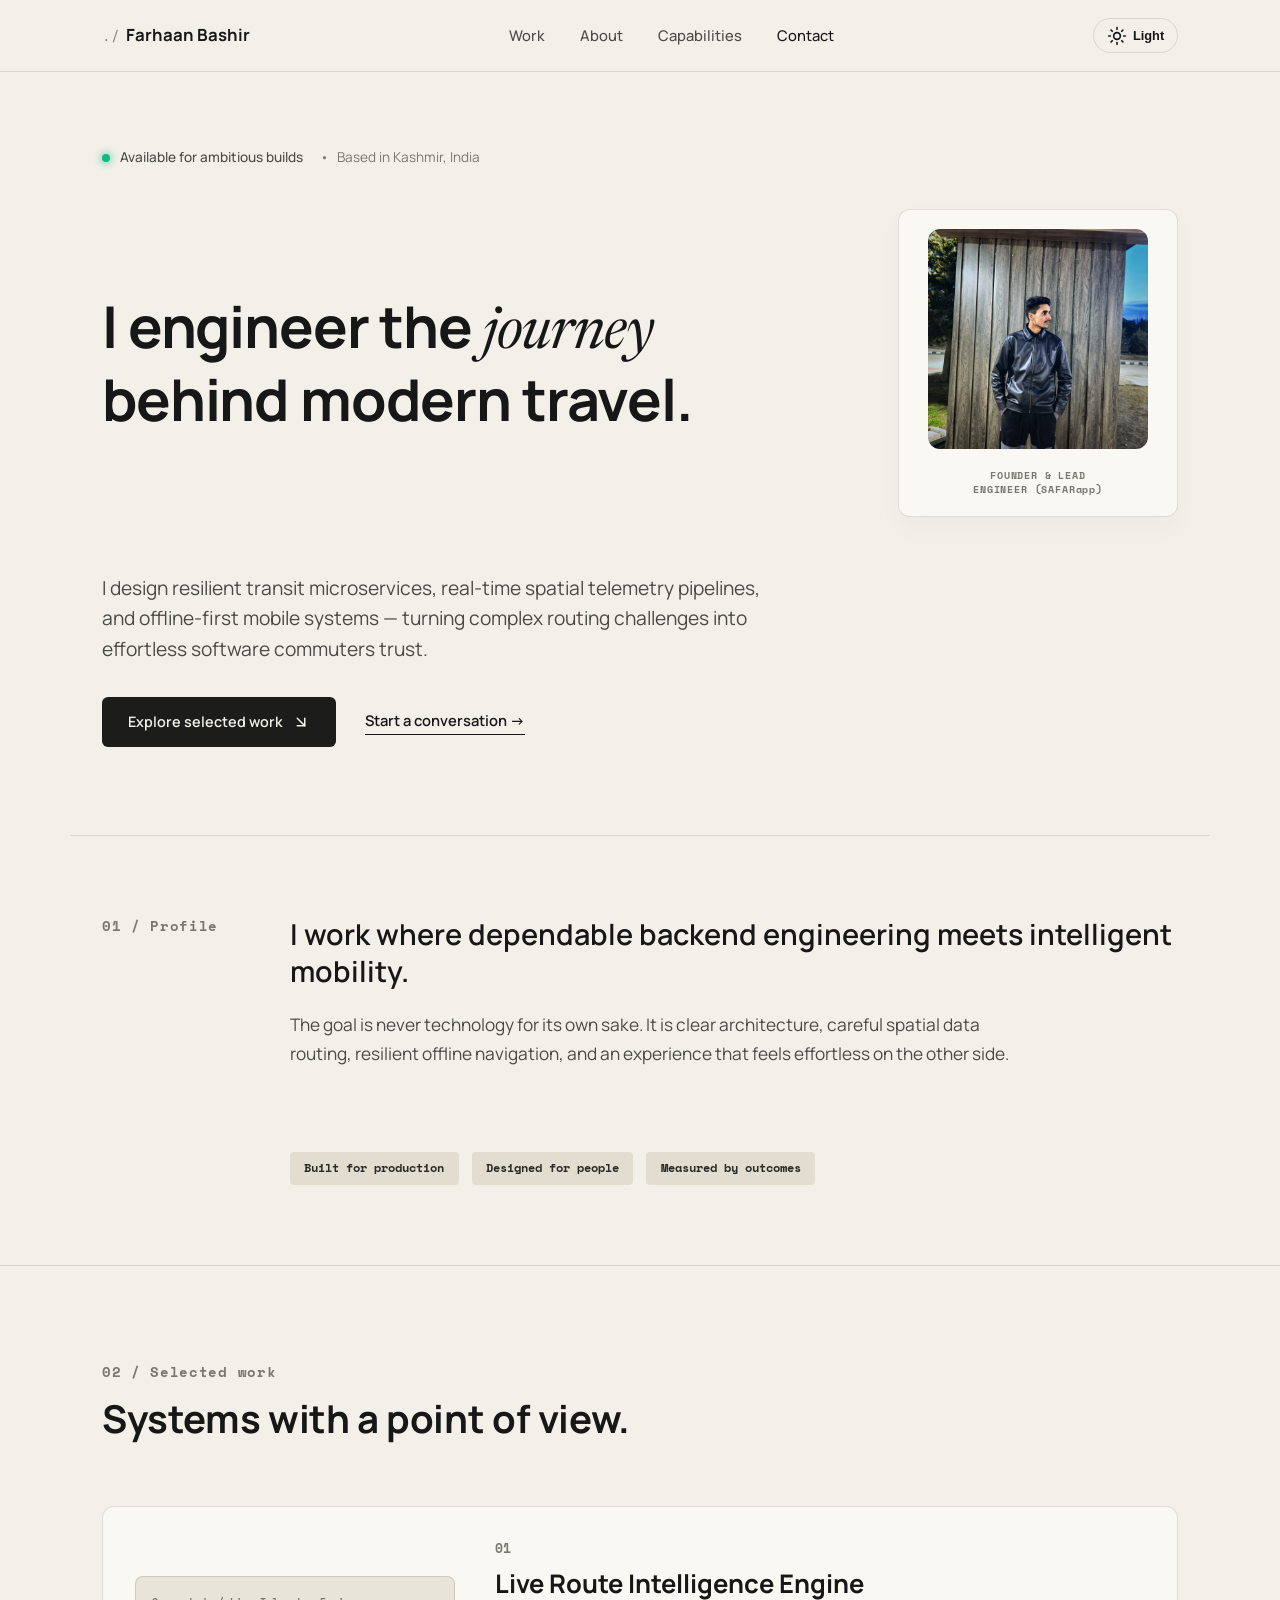
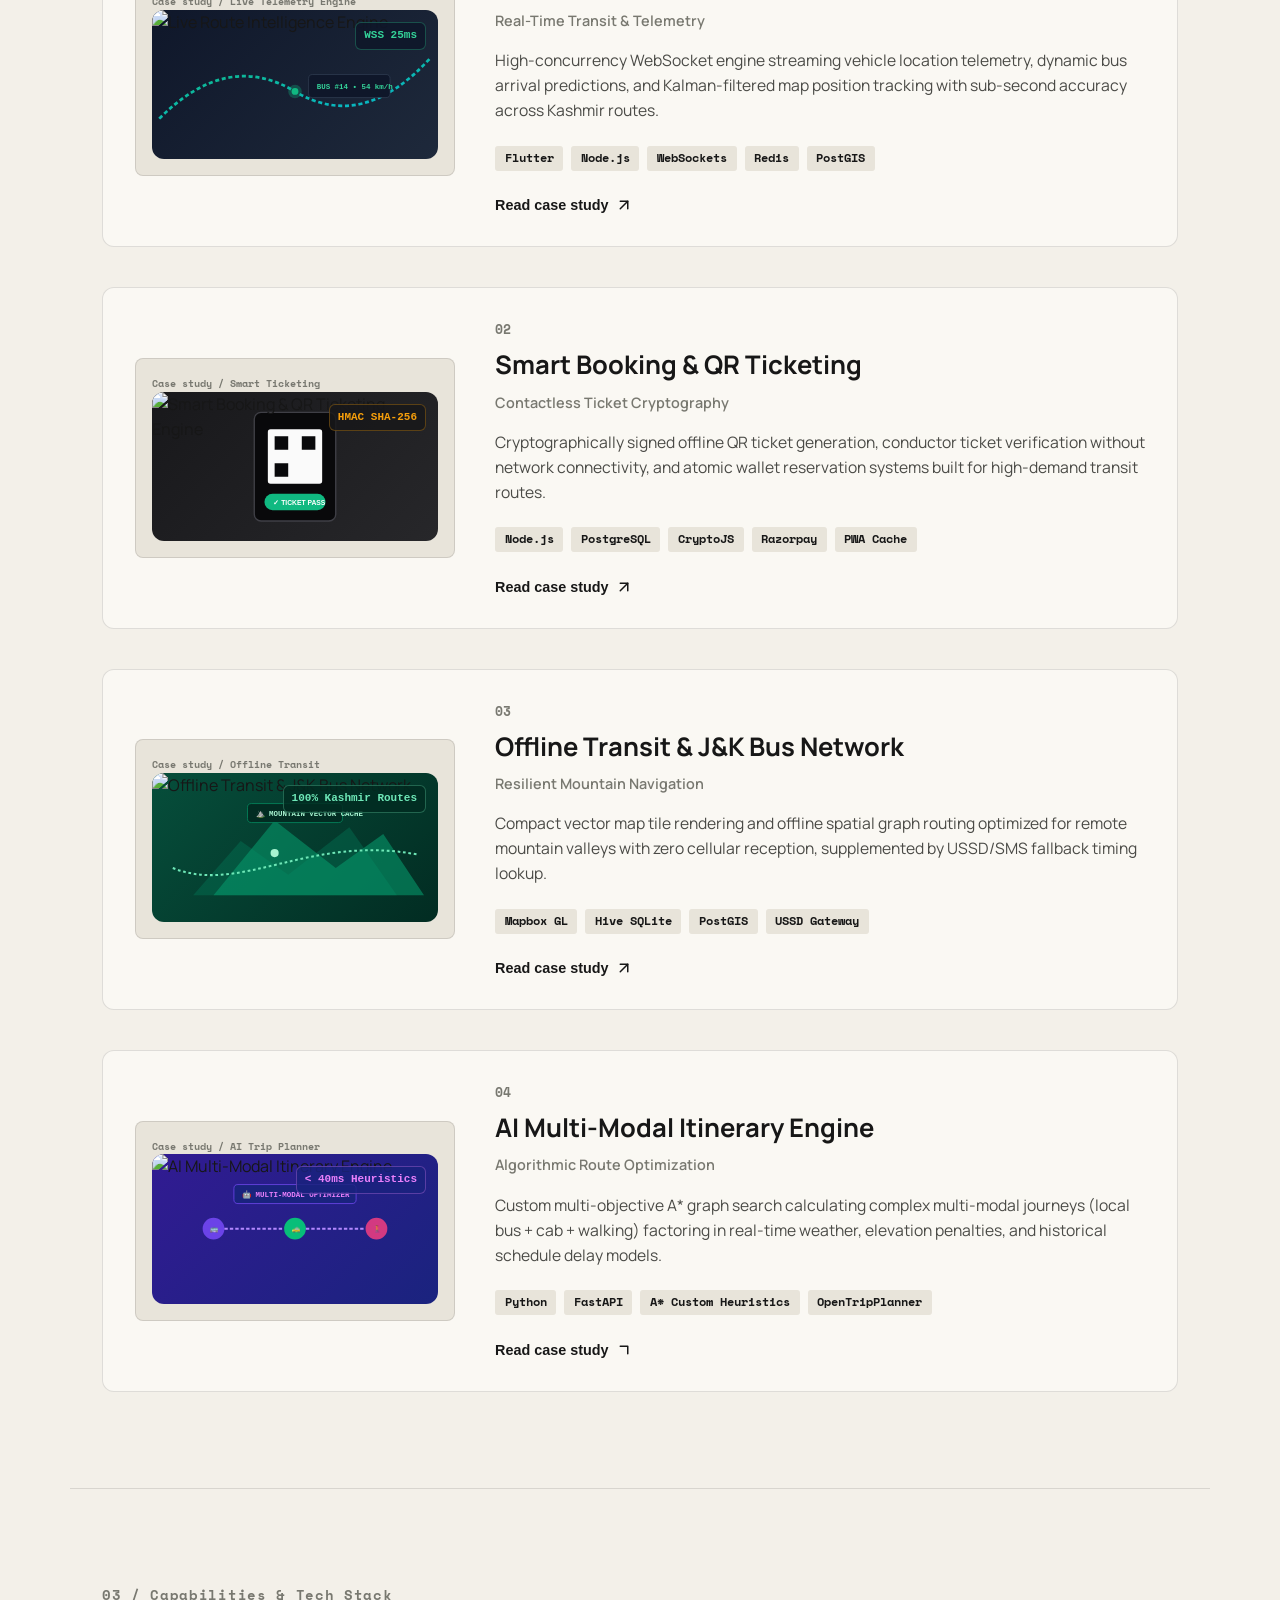
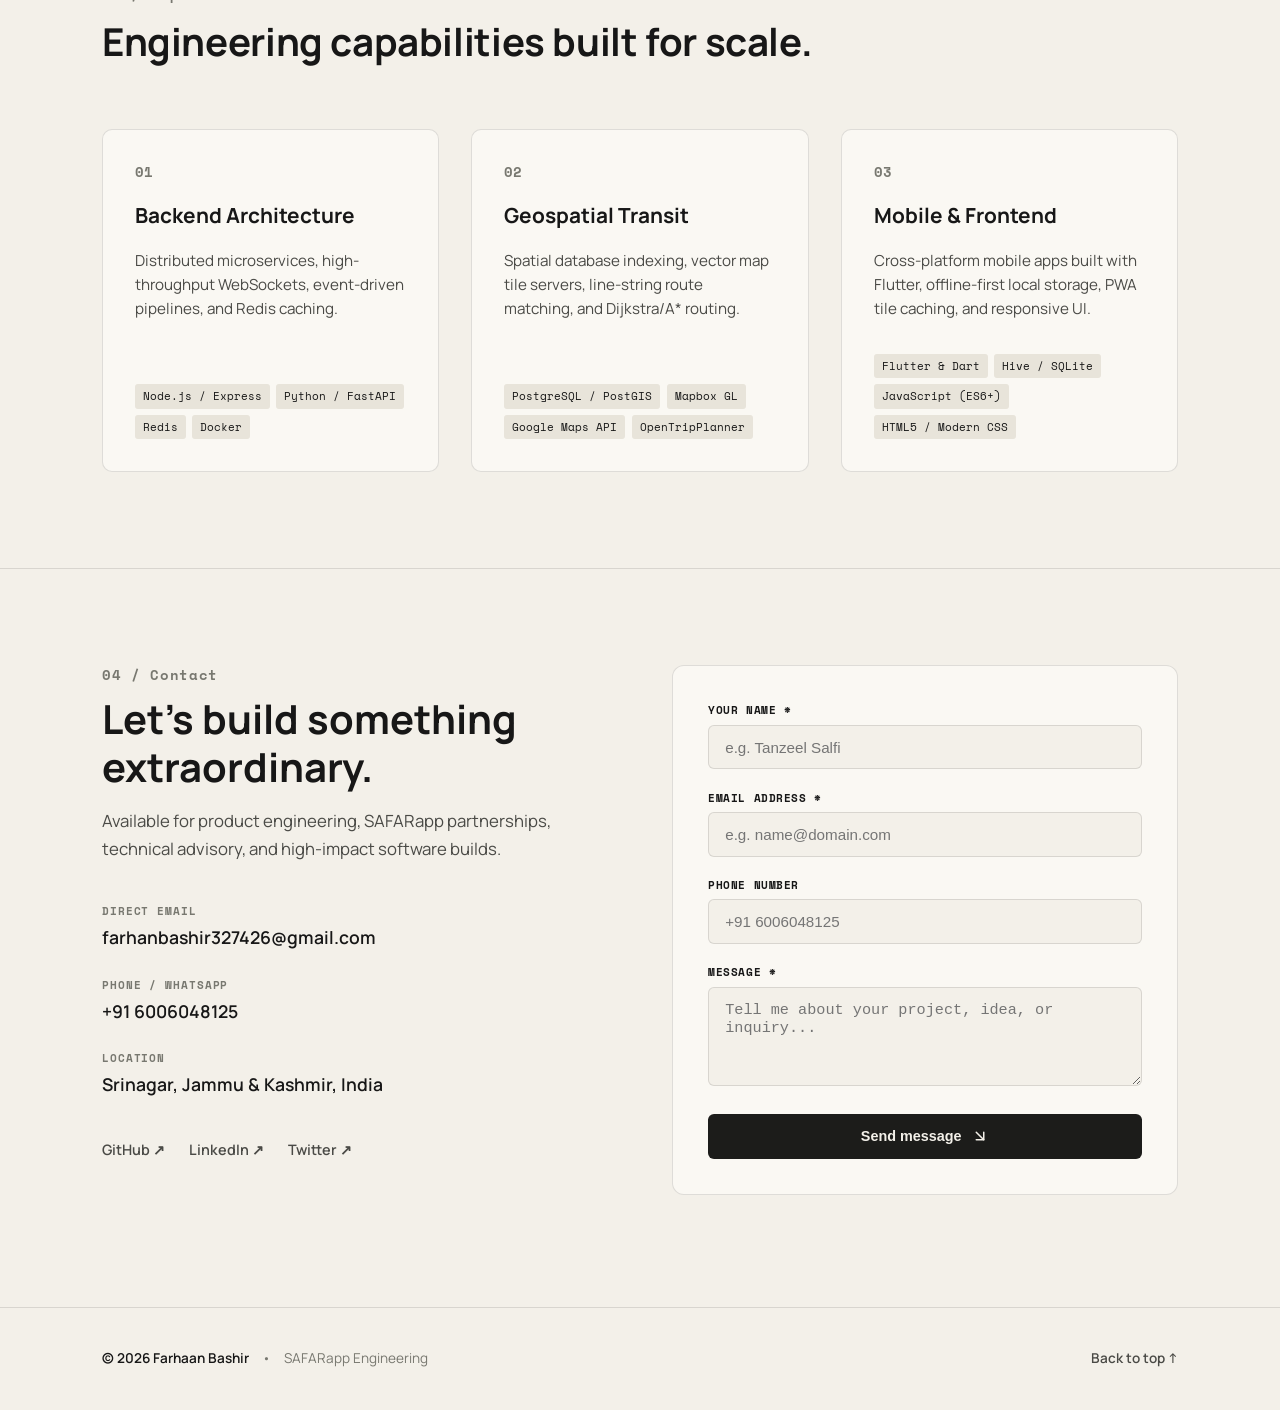
==== commit 12f7379d: "Optimize responsive layout sizing for Android, iOS, Windows, and macOS" ====
--- a/index.html
+++ b/index.html
@@ -2,7 +2,9 @@
 <html lang="en" data-theme="light">
 <head>
     <meta charset="UTF-8">
-    <meta name="viewport" content="width=device-width, initial-scale=1.0">
+    <meta name="viewport" content="width=device-width, initial-scale=1.0, maximum-scale=5.0, viewport-fit=cover">
+    <meta name="apple-mobile-web-app-capable" content="yes">
+    <meta name="apple-mobile-web-app-status-bar-style" content="default">
     <title>Farhaan Bashir — Founder & Lead Engineer, SAFARapp</title>
     <meta name="description" content="Portfolio of Farhaan Bashir, Founder & Lead Engineer behind SAFARapp. Engineering real-time transit telemetry, route optimization, and intelligent travel systems in Kashmir & beyond.">
     <meta name="keywords" content="Farhaan Bashir, SAFARapp, Transit Engineering, Route Optimization, J&K Local Bus App, Fullstack Developer, Travel Tech">
--- a/style.css
+++ b/style.css
@@ -237,9 +237,9 @@
 
 .hero-title {
     font-family: var(--font-sans);
-    font-size: clamp(2.8rem, 5.8vw, 4.8rem);
-    font-weight: 700;
-    line-height: 1.08;
+    font-size: clamp(2.0rem, 4.5vw, 3.6rem);
+    font-weight: 700;
+    line-height: 1.12;
     letter-spacing: -0.02em;
     color: var(--text-primary);
 }
@@ -865,23 +865,34 @@
     justify-content: flex-end;
 }
 
-/* Responsive */
+/* Responsive Cross-Platform Optimizations (Android, iOS, Windows, macOS) */
 @media (max-width: 900px) {
+    .shell {
+        padding: 0 1.25rem;
+    }
+    
+    .section-pad {
+        padding-top: 3.75rem;
+        padding-bottom: 3.75rem;
+    }
+
     .hero-grid {
         grid-template-columns: 1fr;
-        gap: 2.5rem;
+        gap: 2rem;
     }
 
     .portrait-placeholder {
-        max-width: 280px;
+        max-width: 240px;
+        margin: 0 auto;
     }
 
     .featured-card {
         grid-template-columns: 1fr;
-    }
-
-    .featured-card-image {
-        height: 160px;
+        padding: 1.5rem;
+    }
+
+    .card-visual-preview {
+        height: 180px !important;
     }
 
     .capabilities-grid, .contact-grid-wrap {
@@ -896,4 +907,30 @@
     .principles {
         grid-column: 1 / -1;
     }
-}
+
+    .modal-card {
+        padding: 1.5rem;
+        max-height: 90vh;
+    }
+}
+
+@media (max-width: 480px) {
+    .hero-title {
+        font-size: 2.1rem;
+        line-height: 1.15;
+    }
+    
+    .hero-kicker {
+        font-size: 0.78rem;
+        flex-wrap: wrap;
+    }
+
+    .portrait-placeholder {
+        max-width: 100%;
+    }
+    
+    .button-dark, .button {
+        width: 100%;
+        justify-content: center;
+    }
+}
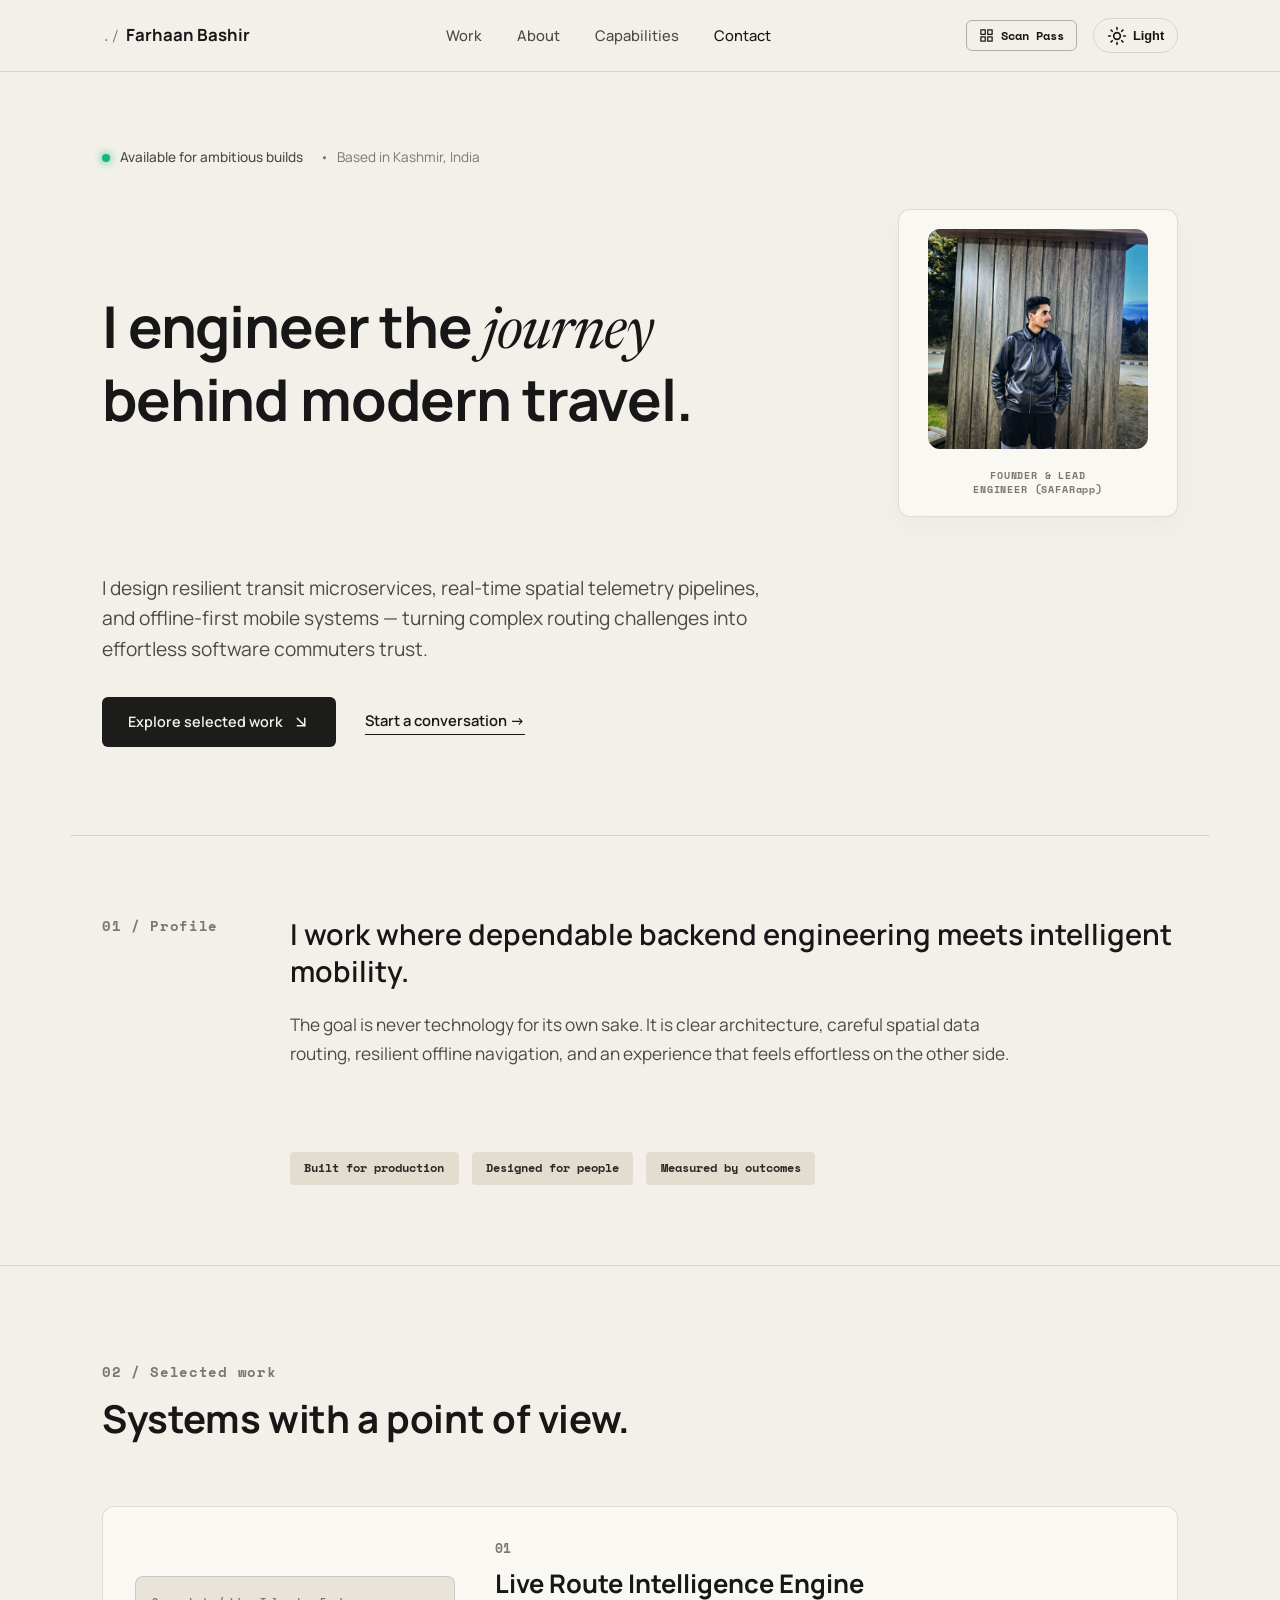
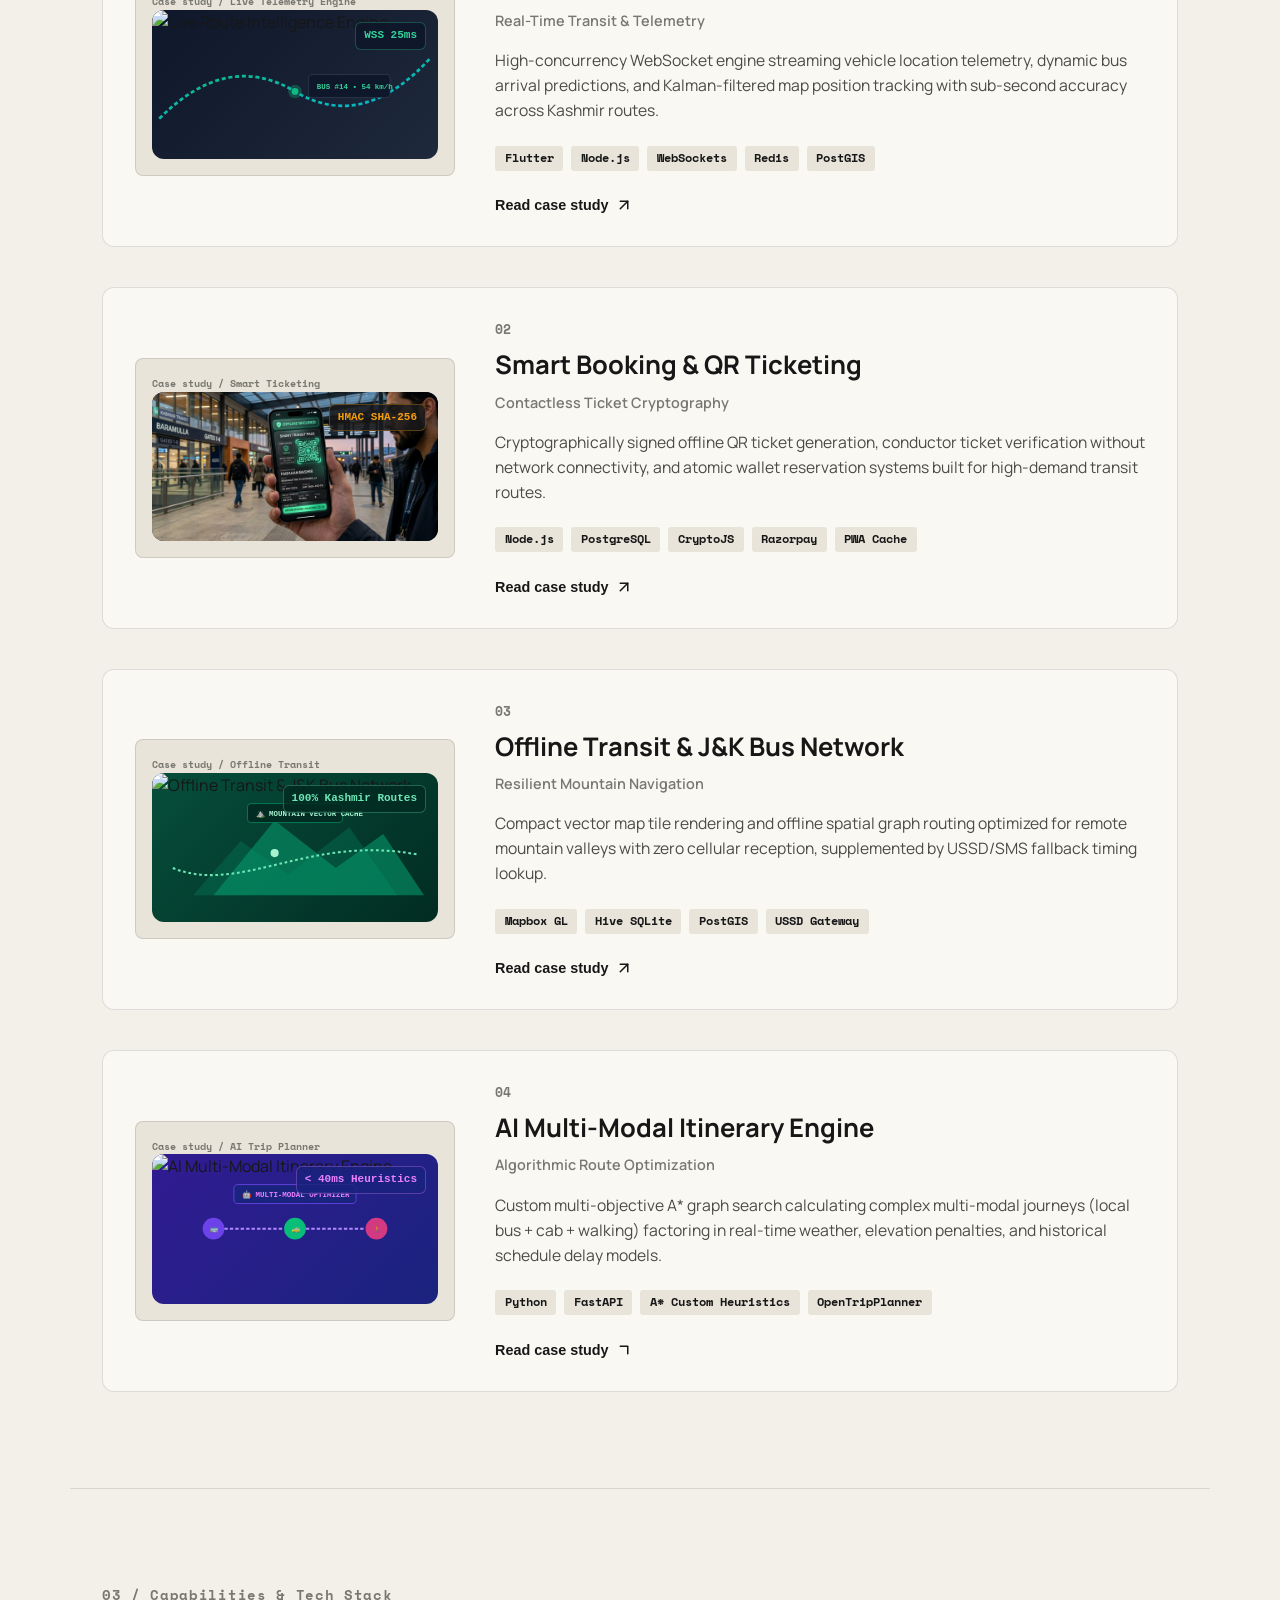
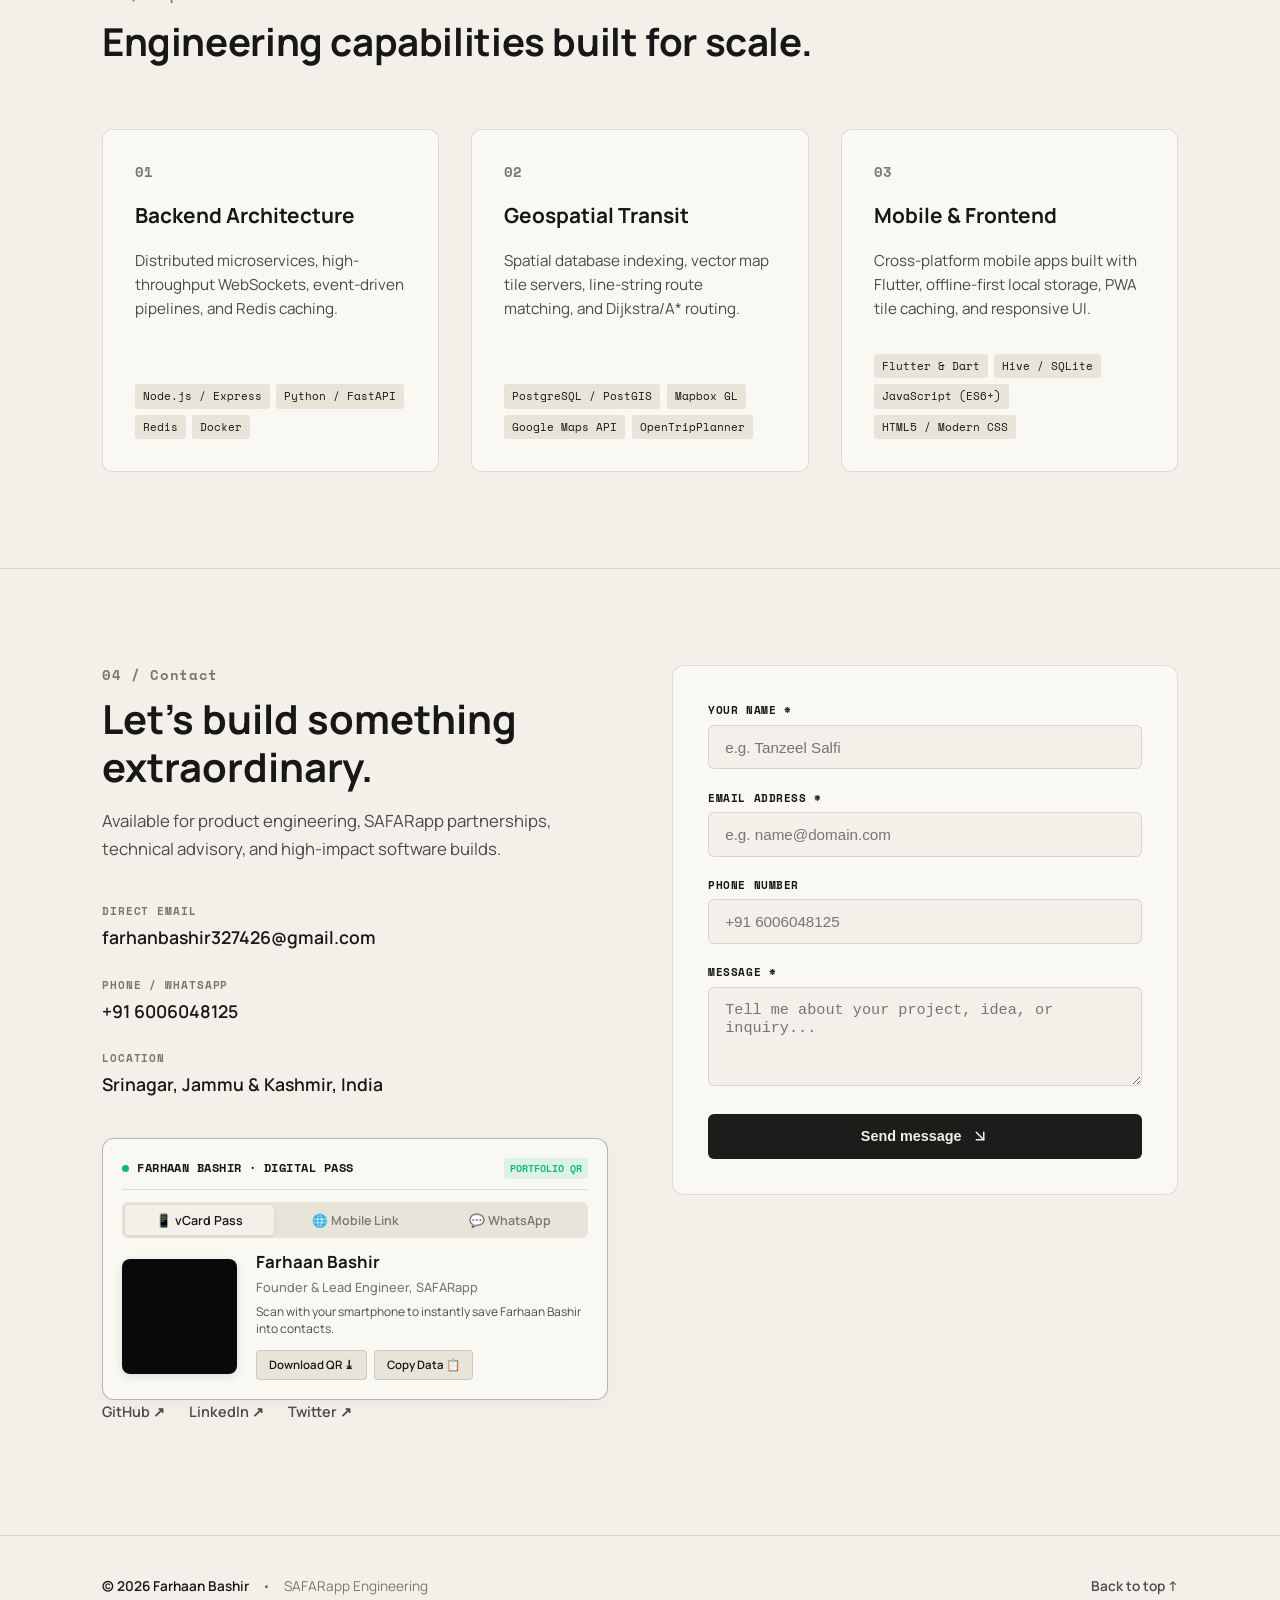
==== commit aa512d14: "Add interactive Portfolio Digital QR Suite, mobile sharing modal, and vCard pass" ====
--- a/index.html
+++ b/index.html
@@ -41,6 +41,10 @@
             </nav>
 
             <div class="header-right-actions">
+                <button class="qr-share-btn" id="qrShareBtn" aria-label="Scan Portfolio on Mobile or Save Digital Pass" title="Scan Portfolio on Mobile">
+                    <svg xmlns="http://www.w3.org/2000/svg" width="15" height="15" viewBox="0 0 24 24" fill="none" stroke="currentColor" stroke-width="2" stroke-linecap="round" stroke-linejoin="round"><rect x="3" y="3" width="7" height="7"></rect><rect x="14" y="3" width="7" height="7"></rect><rect x="14" y="14" width="7" height="7"></rect><rect x="3" y="14" width="7" height="7"></rect></svg>
+                    <span>Scan Pass</span>
+                </button>
                 <button class="theme-toggle-btn" id="themeToggle" aria-label="Toggle Theme">
                     <svg xmlns="http://www.w3.org/2000/svg" width="20" height="20" viewBox="0 0 24 24" fill="none" stroke="currentColor" stroke-width="2" stroke-linecap="round" stroke-linejoin="round" class="theme-icon"><circle cx="12" cy="12" r="4"></circle><path d="M12 2v2"></path><path d="M12 20v2"></path><path d="m4.93 4.93 1.41 1.41"></path><path d="m17.66 17.66 1.41 1.41"></path><path d="M2 12h2"></path><path d="M20 12h2"></path><path d="m6.34 17.66-1.41 1.41"></path><path d="m19.07 4.93-1.41 1.41"></path></svg>
                     <span class="theme-label" id="themeLabel">Light</span>
@@ -174,15 +178,7 @@
                     <div class="featured-card-image">
                         <span class="image-label">Case study / Smart Ticketing</span>
                         <div class="card-visual-preview preview-ticketing" style="position: relative; overflow: hidden; border-radius: 12px; height: 220px; background: linear-gradient(135deg, #18181B 0%, #27272A 100%); display: flex; align-items: center; justify-content: center;">
-                            <img src="smart-ticketing.jpg" alt="Smart Booking & QR Ticketing Engine" class="card-img" onerror="this.onerror=null; this.src='smart-ticketing.png';" style="width: 100%; height: 100%; object-fit: cover; position: absolute; inset: 0; z-index: 5;" />
-                            <!-- Custom SVG QR Ticket Illustration -->
-                            <svg width="100%" height="100%" viewBox="0 0 400 220" fill="none" xmlns="http://www.w3.org/2000/svg" style="position: absolute; inset: 0;">
-                                <rect x="140" y="30" width="120" height="160" rx="10" fill="#09090B" stroke="#3F3F46" stroke-width="2" />
-                                <rect x="160" y="55" width="80" height="80" rx="4" fill="#FAFAFA" />
-                                <path d="M170 65h20v20h-20zM210 65h20v20h-20zM170 105h20v20h-20z" fill="#09090B" />
-                                <rect x="155" y="150" width="90" height="24" rx="12" fill="#10B981" />
-                                <text x="168" y="166" fill="#FFFFFF" font-family="sans-serif" font-size="10" font-weight="bold">✓ TICKET PASS</text>
-                            </svg>
+                            <img src="smart-ticketing.jpg" alt="Smart Booking & QR Ticketing Engine" class="card-img" style="width: 100%; height: 100%; object-fit: cover; position: absolute; inset: 0; z-index: 5;" />
                             <span class="visual-badge" style="position: absolute; top: 12px; right: 12px; z-index: 6; background: rgba(24, 24, 27, 0.85); color: #F59E0B; border: 1px solid rgba(245, 158, 11, 0.3); padding: 4px 8px; border-radius: 6px; font-family: monospace; font-size: 11px;">HMAC SHA-256</span>
                         </div>
                     </div>
@@ -363,6 +359,38 @@
                         </div>
                     </div>
 
+                    <!-- SMART DIGITAL IDENTITY / PORTFOLIO QR PASS -->
+                    <div class="smart-contact-qr-card">
+                        <div class="qr-card-banner">
+                            <div class="banner-title-wrap">
+                                <span class="pulse-indicator"></span>
+                                <span class="banner-title">FARHAAN BASHIR · DIGITAL PASS</span>
+                            </div>
+                            <span class="banner-badge">PORTFOLIO QR</span>
+                        </div>
+                        
+                        <div class="contact-qr-tab-strip">
+                            <button type="button" class="c-qr-tab active" data-qrmode="vcard">📱 vCard Pass</button>
+                            <button type="button" class="c-qr-tab" data-qrmode="portfolio">🌐 Mobile Link</button>
+                            <button type="button" class="c-qr-tab" data-qrmode="whatsapp">💬 WhatsApp</button>
+                        </div>
+
+                        <div class="contact-qr-body">
+                            <div class="contact-qr-code-box" id="contactQrOutput">
+                                <!-- Generated SVG QR -->
+                            </div>
+                            <div class="contact-qr-details">
+                                <div class="c-qr-name">Farhaan Bashir</div>
+                                <div class="c-qr-title">Founder &amp; Lead Engineer, SAFARapp</div>
+                                <div class="c-qr-hint" id="contactQrHint">Scan with your smartphone to instantly save Farhaan Bashir into contacts.</div>
+                                <div class="c-qr-btn-row">
+                                    <button type="button" class="btn-qr-action" id="btnDownloadContactQr">Download QR ⤓</button>
+                                    <button type="button" class="btn-qr-action" id="btnCopyVCard">Copy Data 📋</button>
+                                </div>
+                            </div>
+                        </div>
+                    </div>
+
                     <div class="social-links-bar">
                         <a href="https://github.com" target="_blank" rel="noopener" class="soc-link">GitHub ↗</a>
                         <a href="https://linkedin.com" target="_blank" rel="noopener" class="soc-link">LinkedIn ↗</a>
@@ -432,7 +460,43 @@
         </div>
     </div>
 
-    <!-- Application Script -->
+    <!-- Dedicated Portfolio Digital QR Suite Modal -->
+    <div class="modal-overlay" id="portfolioQrModal" aria-hidden="true" role="dialog">
+        <div class="modal-card portfolio-qr-card-modal">
+            <button class="modal-close" id="portfolioQrClose" aria-label="Close Portfolio QR Modal">✕</button>
+            <div class="modal-header">
+                <span class="modal-tag">PORTFOLIO SHARING &amp; DIGITAL IDENTITY</span>
+                <h3 class="modal-title" id="pQrTitle">Scan to Open Portfolio on Mobile</h3>
+                <p class="modal-desc" id="pQrDesc" style="color: var(--text-secondary); font-size: 0.9rem; margin-top: 0.3rem;">Point your smartphone camera at the QR code to seamlessly browse Farhaan Bashir’s portfolio on your phone.</p>
+            </div>
+            
+            <div class="p-qr-modal-body">
+                <div class="p-qr-nav-strip">
+                    <button type="button" class="p-qr-tab active" data-mode="mobile">📱 Open on Mobile</button>
+                    <button type="button" class="p-qr-tab" data-mode="vcard">💼 Save vCard Pass</button>
+                    <button type="button" class="p-qr-tab" data-mode="whatsapp">💬 WhatsApp</button>
+                    <button type="button" class="p-qr-tab" data-mode="github">🐙 GitHub</button>
+                </div>
+
+                <div class="p-qr-frame-wrap">
+                    <div class="p-qr-frame" id="portfolioQrContainer">
+                        <!-- Live vector QR generated here -->
+                    </div>
+                    <div class="p-qr-actions-row">
+                        <button type="button" class="button button-dark" id="btnCopyPortfolioLink">Copy Portfolio Link 🔗</button>
+                        <button type="button" class="btn-qr-action" id="btnDownloadPortfolioPass">Download Badge ⤓</button>
+                    </div>
+                </div>
+            </div>
+
+            <div class="modal-footer" style="margin-top: 1.5rem;">
+                <button class="button button-dark" id="portfolioQrDismiss">Done</button>
+            </div>
+        </div>
+    </div>
+
+    <!-- Application Scripts -->
+    <script src="qr-engine.js"></script>
     <script src="app.js"></script>
 </body>
 </html>
--- a/style.css
+++ b/style.css
@@ -934,3 +934,341 @@
         justify-content: center;
     }
 }
+
+/* ==========================================================================
+   5. Portfolio Digital QR Suite & Smart Pass Interfaces
+   ========================================================================== */
+
+/* Keyframe Animations */
+@keyframes laserSweep {
+    0% { top: 0%; opacity: 0.8; }
+    50% { top: 96%; opacity: 1; }
+    100% { top: 0%; opacity: 0.8; }
+}
+
+@keyframes pulseGlow {
+    0%, 100% { opacity: 1; transform: scale(1); }
+    50% { opacity: 0.4; transform: scale(0.85); }
+}
+
+/* Header QR Share Button */
+.qr-share-btn {
+    display: inline-flex;
+    align-items: center;
+    gap: 0.4rem;
+    background: transparent;
+    border: 1px solid var(--border-strong);
+    color: var(--text-primary);
+    padding: 0.4rem 0.75rem;
+    border-radius: 6px;
+    font-family: var(--font-mono);
+    font-size: 0.75rem;
+    font-weight: 700;
+    cursor: pointer;
+    transition: var(--transition);
+}
+
+.qr-share-btn svg {
+    stroke: currentColor;
+}
+
+.qr-share-btn:hover {
+    background: var(--button-bg);
+    color: var(--button-text);
+    border-color: var(--button-bg);
+    transform: translateY(-1px);
+}
+
+/* Portfolio QR Suite Modal */
+.portfolio-qr-card-modal {
+    max-width: 540px !important;
+    text-align: center;
+}
+
+.portfolio-qr-card-modal .modal-header {
+    margin-bottom: 1.2rem;
+}
+
+.portfolio-qr-card-modal .modal-title {
+    font-size: 1.5rem;
+}
+
+.p-qr-modal-body {
+    display: flex;
+    flex-direction: column;
+    gap: 1.2rem;
+    align-items: center;
+}
+
+.p-qr-nav-strip {
+    display: flex;
+    gap: 0.4rem;
+    background: var(--bg-secondary);
+    padding: 4px;
+    border-radius: 8px;
+    width: 100%;
+    max-width: 480px;
+    overflow-x: auto;
+}
+
+.p-qr-tab {
+    flex: 1;
+    background: transparent;
+    border: none;
+    padding: 0.5rem 0.6rem;
+    font-family: var(--font-sans);
+    font-size: 0.78rem;
+    font-weight: 600;
+    color: var(--text-muted);
+    border-radius: 6px;
+    cursor: pointer;
+    transition: var(--transition);
+    white-space: nowrap;
+}
+
+.p-qr-tab:hover {
+    color: var(--text-primary);
+}
+
+.p-qr-tab.active {
+    background: var(--bg-primary);
+    color: var(--text-primary);
+    box-shadow: 0 1px 4px rgba(0, 0, 0, 0.08);
+}
+
+.p-qr-frame-wrap {
+    display: flex;
+    flex-direction: column;
+    align-items: center;
+    gap: 1.2rem;
+    width: 100%;
+}
+
+.p-qr-frame {
+    width: 230px;
+    height: 230px;
+    background: var(--bg-secondary);
+    border: 2px solid var(--border-strong);
+    border-radius: 16px;
+    padding: 10px;
+    display: flex;
+    align-items: center;
+    justify-content: center;
+    position: relative;
+    overflow: hidden;
+    box-shadow: 0 8px 30px rgba(0, 0, 0, 0.08);
+    transition: var(--transition);
+}
+
+.p-qr-frame::after {
+    content: '';
+    position: absolute;
+    left: 0;
+    right: 0;
+    height: 2px;
+    background: linear-gradient(90deg, transparent, #10B981, transparent);
+    box-shadow: 0 0 8px #10B981;
+    animation: laserSweep 2.5s ease-in-out infinite;
+}
+
+.p-qr-frame svg {
+    width: 100%;
+    height: 100%;
+}
+
+.p-qr-actions-row {
+    display: flex;
+    gap: 0.6rem;
+    width: 100%;
+    max-width: 360px;
+    justify-content: center;
+}
+
+.p-qr-actions-row .button {
+    flex: 1;
+    justify-content: center;
+    font-size: 0.82rem;
+    padding: 0.6rem 1rem;
+}
+
+/* Smart Contact QR Pass Widget (Contact Section) */
+.smart-contact-qr-card {
+    margin-top: 1.5rem;
+    background: var(--bg-card);
+    border: 1px solid var(--border-strong);
+    border-radius: 12px;
+    padding: 1.2rem;
+    box-shadow: 0 4px 20px rgba(0, 0, 0, 0.04);
+    transition: var(--transition);
+}
+
+.smart-contact-qr-card:hover {
+    border-color: #10B981;
+    box-shadow: 0 6px 24px rgba(16, 185, 129, 0.08);
+}
+
+.qr-card-banner {
+    display: flex;
+    justify-content: space-between;
+    align-items: center;
+    margin-bottom: 0.8rem;
+    padding-bottom: 0.6rem;
+    border-bottom: 1px solid var(--border-color);
+}
+
+.banner-title-wrap {
+    display: flex;
+    align-items: center;
+    gap: 0.5rem;
+}
+
+.pulse-indicator {
+    width: 7px;
+    height: 7px;
+    border-radius: 50%;
+    background: #10B981;
+    display: inline-block;
+    animation: pulseGlow 1.8s infinite;
+}
+
+.banner-title {
+    font-family: var(--font-mono);
+    font-size: 0.72rem;
+    font-weight: 700;
+    letter-spacing: 0.04em;
+    color: var(--text-primary);
+}
+
+.banner-badge {
+    font-family: var(--font-mono);
+    font-size: 0.65rem;
+    font-weight: 700;
+    color: #10B981;
+    background: rgba(16, 185, 129, 0.12);
+    padding: 2px 6px;
+    border-radius: 4px;
+}
+
+.contact-qr-tab-strip {
+    display: flex;
+    gap: 0.4rem;
+    margin-bottom: 0.9rem;
+    background: var(--bg-secondary);
+    padding: 3px;
+    border-radius: 6px;
+}
+
+.c-qr-tab {
+    flex: 1;
+    background: transparent;
+    border: none;
+    padding: 0.4rem 0.6rem;
+    font-family: var(--font-sans);
+    font-size: 0.78rem;
+    font-weight: 600;
+    color: var(--text-muted);
+    border-radius: 4px;
+    cursor: pointer;
+    transition: var(--transition);
+    text-align: center;
+}
+
+.c-qr-tab:hover {
+    color: var(--text-primary);
+}
+
+.c-qr-tab.active {
+    background: var(--bg-primary);
+    color: var(--text-primary);
+    box-shadow: 0 1px 4px rgba(0, 0, 0, 0.08);
+}
+
+.contact-qr-body {
+    display: flex;
+    align-items: center;
+    gap: 1.2rem;
+}
+
+.contact-qr-code-box {
+    width: 115px;
+    height: 115px;
+    min-width: 115px;
+    border-radius: 8px;
+    background: #09090B;
+    border: 1px solid var(--border-strong);
+    display: flex;
+    align-items: center;
+    justify-content: center;
+    overflow: hidden;
+    padding: 6px;
+    position: relative;
+    box-shadow: 0 2px 8px rgba(0, 0, 0, 0.12);
+}
+
+.contact-qr-code-box svg {
+    width: 100%;
+    height: 100%;
+    border-radius: 4px;
+}
+
+.contact-qr-details {
+    flex: 1;
+    display: flex;
+    flex-direction: column;
+    gap: 0.25rem;
+}
+
+.c-qr-name {
+    font-size: 1.05rem;
+    font-weight: 700;
+    color: var(--text-primary);
+    line-height: 1.2;
+}
+
+.c-qr-title {
+    font-size: 0.8rem;
+    color: var(--text-muted);
+    font-weight: 500;
+}
+
+.c-qr-hint {
+    font-size: 0.75rem;
+    color: var(--text-secondary);
+    line-height: 1.4;
+    margin: 0.2rem 0;
+}
+
+.c-qr-btn-row {
+    display: flex;
+    gap: 0.4rem;
+    margin-top: 0.3rem;
+}
+
+.btn-qr-action {
+    background: var(--bg-secondary);
+    border: 1px solid var(--border-color);
+    color: var(--text-primary);
+    font-family: var(--font-sans);
+    font-size: 0.72rem;
+    font-weight: 600;
+    padding: 0.4rem 0.75rem;
+    border-radius: 4px;
+    cursor: pointer;
+    transition: var(--transition);
+}
+
+.btn-qr-action:hover {
+    background: var(--button-bg);
+    color: var(--button-text);
+    border-color: var(--button-bg);
+}
+
+@media (max-width: 768px) {
+    .contact-qr-body {
+        flex-direction: column;
+        align-items: flex-start;
+    }
+    .contact-qr-code-box {
+        margin: 0 auto;
+    }
+}
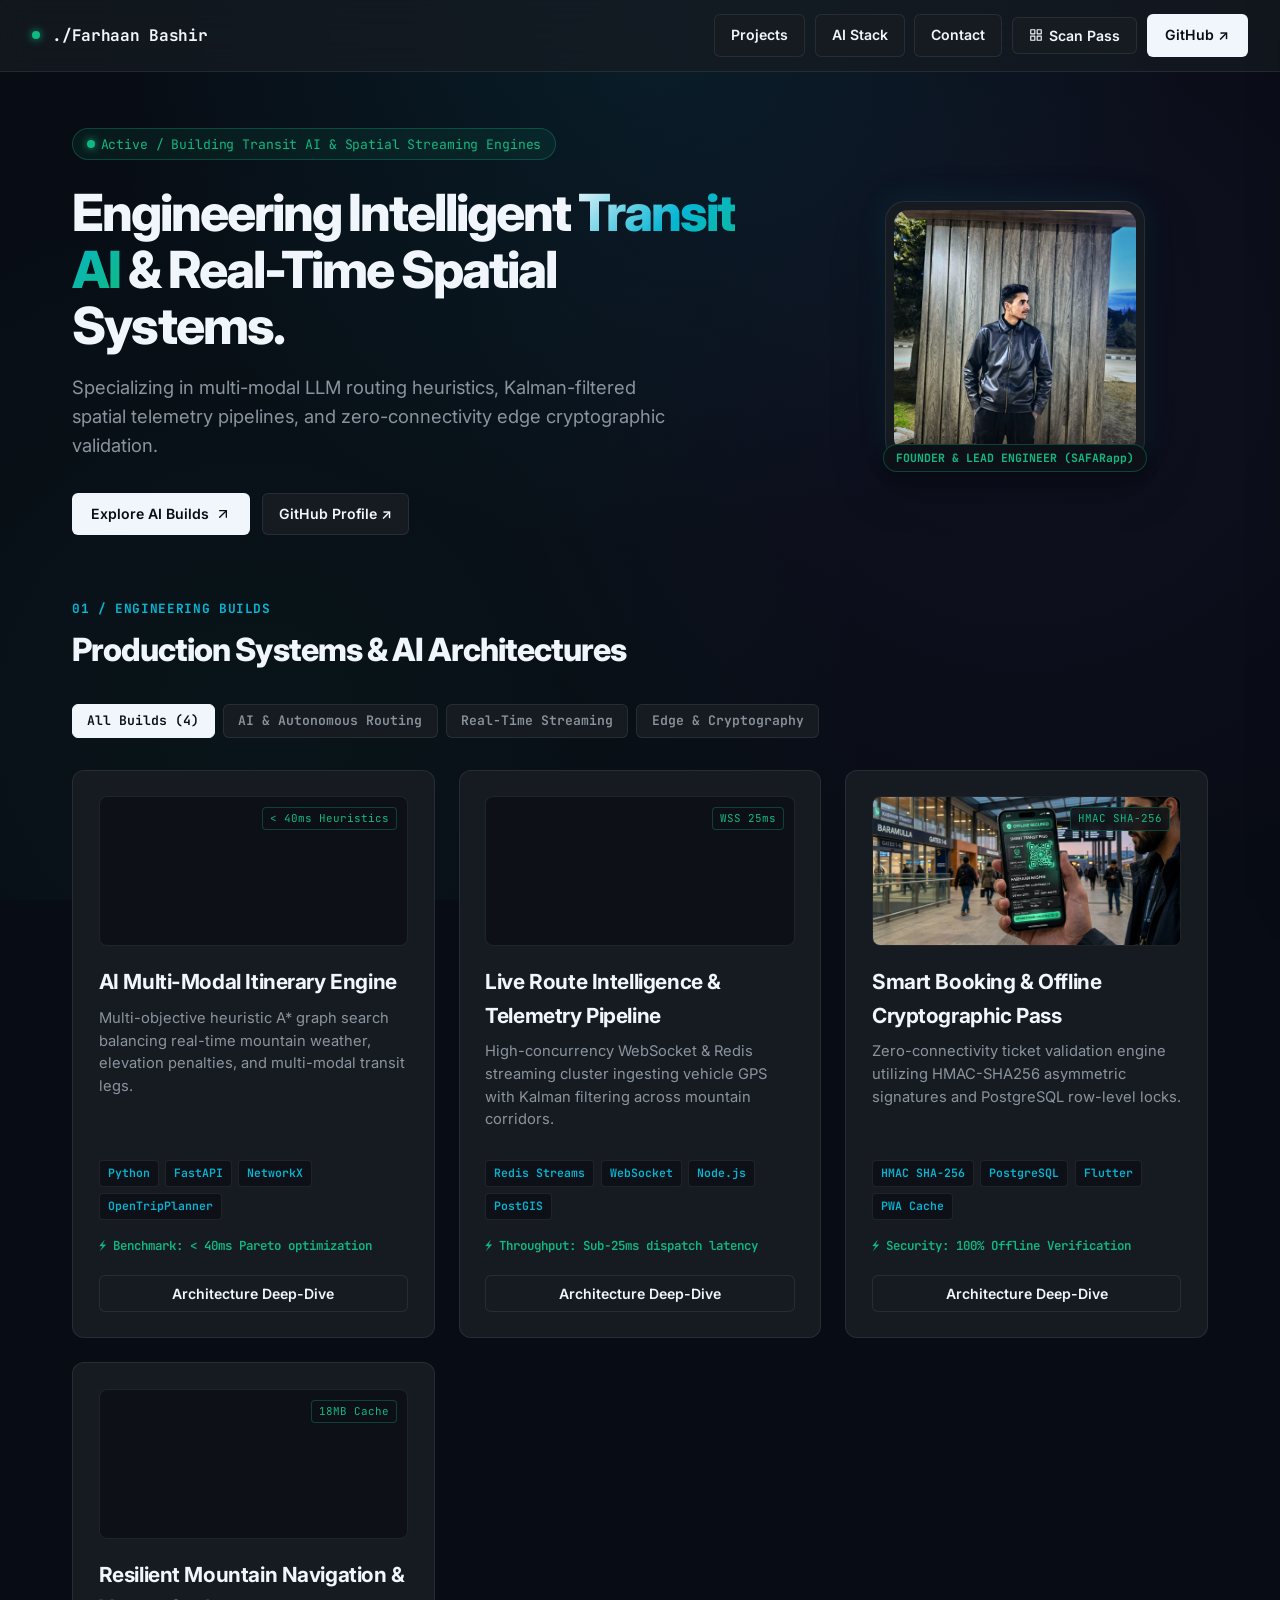
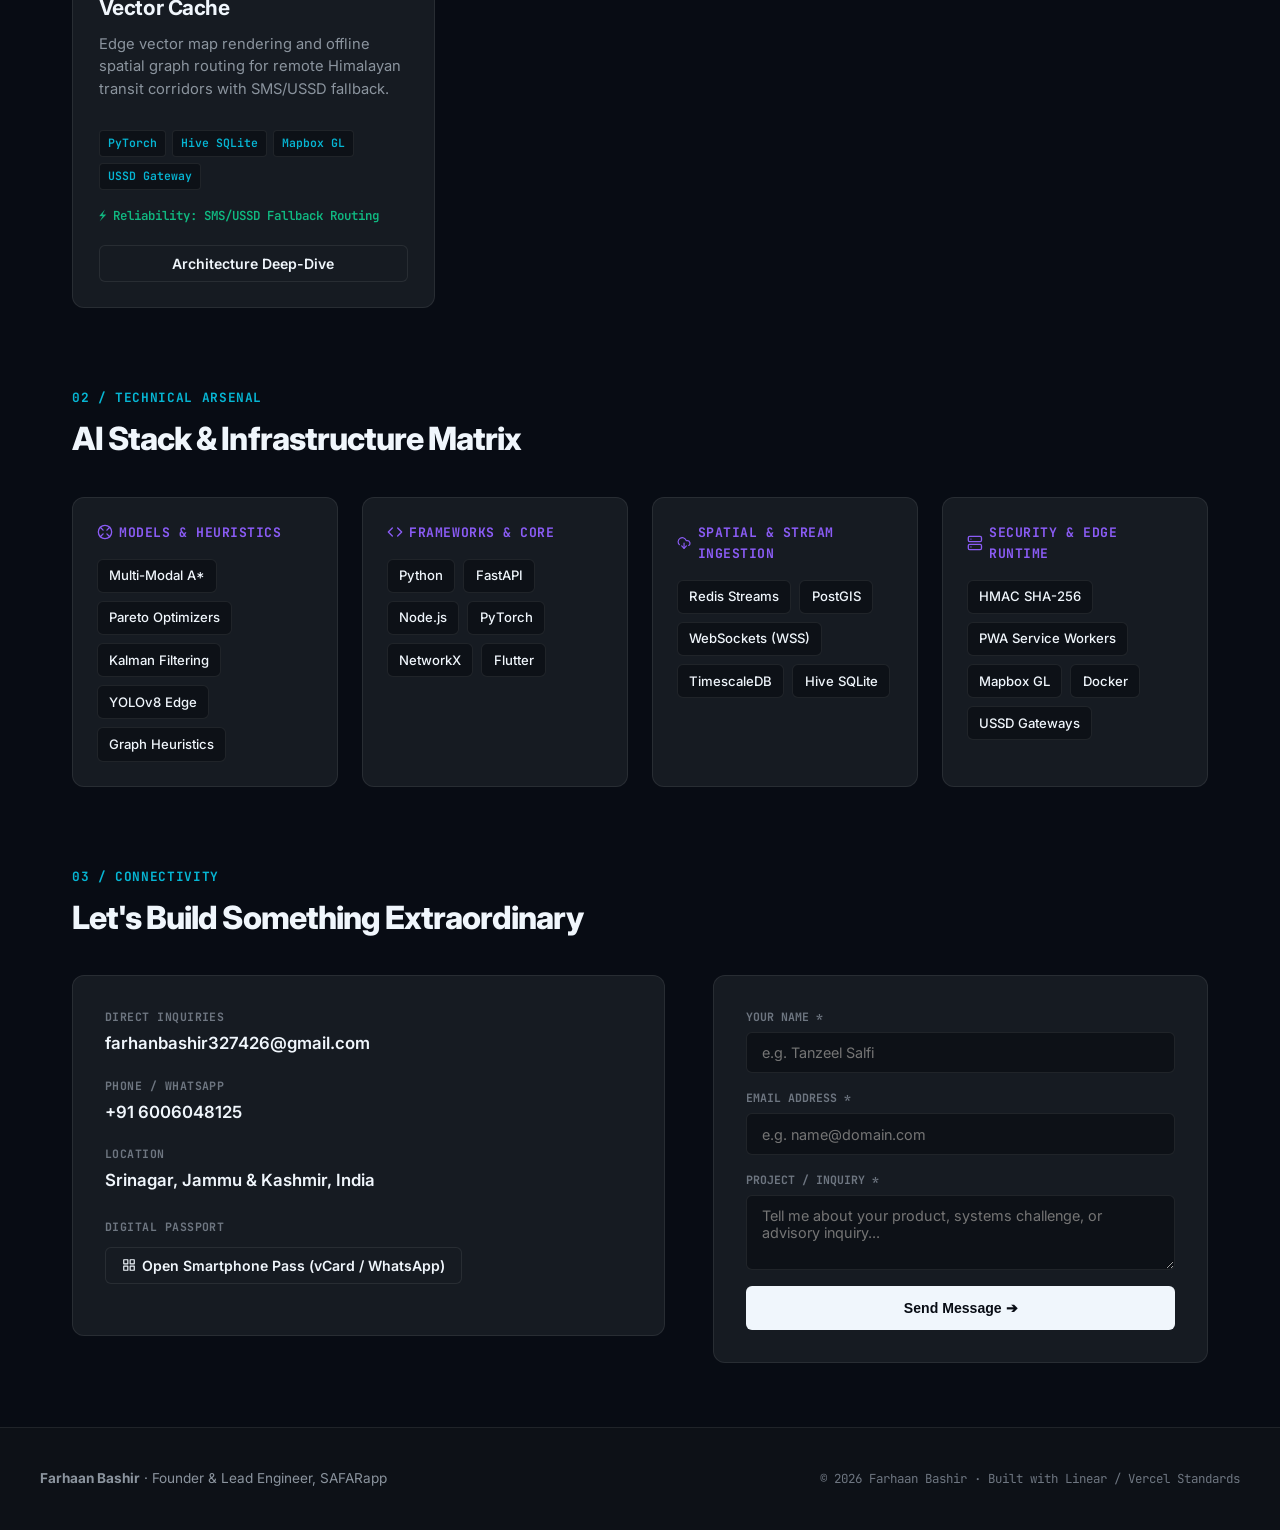
==== commit 6b5b5d23: "Redesign UI/UX to Linear/Vercel standard with dark glassmorphism, project filter grid, and architect" ====
--- a/index.html
+++ b/index.html
@@ -1,502 +1,336 @@
 <!DOCTYPE html>
-<html lang="en" data-theme="light">
+<html lang="en">
 <head>
-    <meta charset="UTF-8">
-    <meta name="viewport" content="width=device-width, initial-scale=1.0, maximum-scale=5.0, viewport-fit=cover">
-    <meta name="apple-mobile-web-app-capable" content="yes">
-    <meta name="apple-mobile-web-app-status-bar-style" content="default">
-    <title>Farhaan Bashir — Founder & Lead Engineer, SAFARapp</title>
-    <meta name="description" content="Portfolio of Farhaan Bashir, Founder & Lead Engineer behind SAFARapp. Engineering real-time transit telemetry, route optimization, and intelligent travel systems in Kashmir & beyond.">
-    <meta name="keywords" content="Farhaan Bashir, SAFARapp, Transit Engineering, Route Optimization, J&K Local Bus App, Fullstack Developer, Travel Tech">
-    <meta name="author" content="Farhaan Bashir">
-    
-    <!-- Open Graph / Social -->
-    <meta property="og:type" content="website">
-    <meta property="og:title" content="Farhaan Bashir — AI & Transit Engineer">
-    <meta property="og:description" content="I engineer the journey behind modern travel. Built for production, designed for people, measured by outcomes.">
-
-    <!-- Google Fonts: Newsreader (Italic Serif) + Manrope & Plus Jakarta Sans + Space Mono -->
-    <link rel="preconnect" href="https://fonts.googleapis.com">
-    <link rel="preconnect" href="https://fonts.gstatic.com" crossorigin>
-    <link href="https://fonts.googleapis.com/css2?family=Manrope:wght@300;400;500;600;700;800&family=Newsreader:ital,opsz,wght@1,6..72,400;1,6..72,500;1,6..72,600&family=Space+Mono:ital,wght@0,400;0,700;1,400&display=swap" rel="stylesheet">
-    
-    <!-- Stylesheet -->
-    <link rel="stylesheet" href="style.css">
+  <meta charset="UTF-8">
+  <meta name="viewport" content="width=device-width, initial-scale=1.0, maximum-scale=5.0">
+  <title>Farhaan Bashir | AI Systems & Engineering Portfolio</title>
+  <meta name="description" content="Portfolio of Farhaan Bashir, Founder & Lead Engineer behind SAFARapp. Engineering intelligent transit AI, multi-modal routing heuristics, and real-time spatial streaming pipelines.">
+  <link rel="stylesheet" href="style.css">
+  <link rel="preconnect" href="https://fonts.googleapis.com">
+  <link rel="preconnect" href="https://fonts.gstatic.com" crossorigin>
+  <link href="https://fonts.googleapis.com/css2?family=Inter:wght@300;400;500;600;700;800&family=JetBrains+Mono:wght@400;600;700&display=swap" rel="stylesheet">
 </head>
-<body class="newsreader-vars font-sans antialiased">
-
-    <!-- Header / Navigation -->
-    <header class="site-header" id="siteHeader">
-        <div class="header-container">
-            <a href="#top" class="wordmark" aria-label="Farhaan Bashir, home">
-                <span class="brand-badge">./</span>
-                <b>Farhaan Bashir</b>
-            </a>
-
-            <nav class="desktop-nav" aria-label="Primary navigation">
-                <a href="#work" class="nav-link">Work</a>
-                <a href="#about" class="nav-link">About</a>
-                <a href="#tech" class="nav-link">Capabilities</a>
-                <a href="#contact" class="nav-link">Contact</a>
-            </nav>
-
-            <div class="header-right-actions">
-                <button class="qr-share-btn" id="qrShareBtn" aria-label="Scan Portfolio on Mobile or Save Digital Pass" title="Scan Portfolio on Mobile">
-                    <svg xmlns="http://www.w3.org/2000/svg" width="15" height="15" viewBox="0 0 24 24" fill="none" stroke="currentColor" stroke-width="2" stroke-linecap="round" stroke-linejoin="round"><rect x="3" y="3" width="7" height="7"></rect><rect x="14" y="3" width="7" height="7"></rect><rect x="14" y="14" width="7" height="7"></rect><rect x="3" y="14" width="7" height="7"></rect></svg>
-                    <span>Scan Pass</span>
-                </button>
-                <button class="theme-toggle-btn" id="themeToggle" aria-label="Toggle Theme">
-                    <svg xmlns="http://www.w3.org/2000/svg" width="20" height="20" viewBox="0 0 24 24" fill="none" stroke="currentColor" stroke-width="2" stroke-linecap="round" stroke-linejoin="round" class="theme-icon"><circle cx="12" cy="12" r="4"></circle><path d="M12 2v2"></path><path d="M12 20v2"></path><path d="m4.93 4.93 1.41 1.41"></path><path d="m17.66 17.66 1.41 1.41"></path><path d="M2 12h2"></path><path d="M20 12h2"></path><path d="m6.34 17.66-1.41 1.41"></path><path d="m19.07 4.93-1.41 1.41"></path></svg>
-                    <span class="theme-label" id="themeLabel">Light</span>
-                </button>
-                <button class="mobile-menu-btn" id="mobileMenuBtn" aria-label="Open Navigation">
-                    <span></span>
-                    <span></span>
-                </button>
-            </div>
-        </div>
-    </header>
-
-    <!-- Main Content Container -->
-    <main id="top">
-        
-        <!-- Hero Section -->
-        <section class="hero shell">
-            <div class="hero-kicker">
-                <span class="status-dot"></span> 
-                Available for ambitious builds 
-                <span class="location-tag">Based in Kashmir, India</span>
-            </div>
-
-            <div class="hero-grid">
-                <div class="hero-headline-box">
-                    <h1 class="hero-title">
-                        I engineer the <em class="serif-italic">journey</em> behind modern travel.
-                    </h1>
-                </div>
-
-                <!-- Portrait Frame (Matching Tanzeel's signature layout) -->
-                <aside class="portrait-placeholder">
-                    <div class="portrait-avatar">
-                        <img src="profile.jpg" alt="Farhaan Bashir" class="avatar-img" onerror="this.onerror=null; this.src='profile.jpg.jpeg';" style="width: 100%; height: 100%; object-fit: cover; border-radius: 12px;" />
-                    </div>
-                    <small class="portrait-tag">
-                        FOUNDER &amp; LEAD<br/>ENGINEER (SAFARapp)
-                    </small>
-                </aside>
-            </div>
-
-            <div class="hero-bottom">
-                <p class="hero-bio-copy">
-                    I design resilient transit microservices, real-time spatial telemetry pipelines, and offline-first mobile systems — turning complex routing challenges into effortless software commuters trust.
-                </p>
-                <div class="hero-actions">
-                    <a class="button button-dark" href="#work">
-                        Explore selected work 
-                        <svg xmlns="http://www.w3.org/2000/svg" width="18" height="18" viewBox="0 0 24 24" fill="none" stroke="currentColor" stroke-width="2" stroke-linecap="round" stroke-linejoin="round" class="icon-arrow"><path d="m7 7 10 10"></path><path d="M17 7v10H7"></path></svg>
-                    </a>
-                    <a class="text-link" href="#contact">Start a conversation →</a>
-                </div>
-            </div>
-        </section>
-
-        <!-- Section 01 / PROFILE -->
-        <section class="statement" id="about">
-            <div class="shell statement-grid">
-                <p class="section-index">01 / Profile</p>
-                <div class="statement-content">
-                    <p class="statement-lead">
-                        I work where dependable backend engineering meets intelligent mobility.
-                    </p>
-                    <p class="statement-copy">
-                        The goal is never technology for its own sake. It is clear architecture, careful spatial data routing, resilient offline navigation, and an experience that feels effortless on the other side.
-                    </p>
-                </div>
-                <div class="principles">
-                    <span>Built for production</span>
-                    <span>Designed for people</span>
-                    <span>Measured by outcomes</span>
-                </div>
-            </div>
-        </section>
-
-        <!-- Section 02 / SELECTED WORK -->
-        <section class="work shell section-pad" id="work">
-            <div class="section-heading">
-                <p class="section-index">02 / Selected work</p>
-                <h2 class="section-headline">Systems with a point of view.</h2>
-            </div>
-
-            <div class="featured-list">
-                
-                <!-- Project 01 -->
-                <article class="featured-card" data-module="1">
-                    <div class="featured-card-image">
-                        <span class="image-label">Case study / Live Telemetry Engine</span>
-                        <div class="card-visual-preview preview-telemetry" style="position: relative; overflow: hidden; border-radius: 12px; height: 220px; background: linear-gradient(135deg, #0F172A 0%, #1E293B 100%); display: flex; align-items: center; justify-content: center;">
-                            <img src="live-route.jpg" alt="Live Route Intelligence Engine" class="card-img" onerror="this.onerror=null; this.src='live-route.png';" style="width: 100%; height: 100%; object-fit: cover; position: absolute; inset: 0; z-index: 5;" />
-                            <!-- Custom SVG Graphic Illustration -->
-                            <svg width="100%" height="100%" viewBox="0 0 400 220" fill="none" xmlns="http://www.w3.org/2000/svg" style="position: absolute; inset: 0;">
-                                <defs>
-                                    <linearGradient id="routeGrad" x1="0%" y1="0%" x2="100%" y2="100%">
-                                        <stop offset="0%" stop-color="#10B981" />
-                                        <stop offset="100%" stop-color="#06B6D4" />
-                                    </linearGradient>
-                                </defs>
-                                <path d="M 0,160 Q 100,60 200,120 T 400,70" stroke="url(#routeGrad)" stroke-width="4" stroke-dasharray="6 4" fill="none" />
-                                <circle cx="200" cy="120" r="10" fill="#10B981" opacity="0.3" />
-                                <circle cx="200" cy="120" r="5" fill="#10B981" />
-                                <rect x="220" y="95" width="120" height="34" rx="6" fill="#0F172A" stroke="#334155" />
-                                <text x="232" y="116" fill="#34D399" font-family="monospace" font-size="11" font-weight="bold">BUS #14 • 54 km/h</text>
-                            </svg>
-                            <span class="visual-badge" style="position: absolute; top: 12px; right: 12px; z-index: 6; background: rgba(15, 23, 42, 0.85); color: #34D399; border: 1px solid rgba(52, 211, 153, 0.3); padding: 4px 8px; border-radius: 6px; font-family: monospace; font-size: 11px;">WSS 25ms</span>
-                        </div>
-                    </div>
-                    <div class="featured-card-content">
-                        <span class="card-index">01</span>
-                        <h3 class="card-title">Live Route Intelligence Engine</h3>
-                        <p class="card-type">Real-Time Transit &amp; Telemetry</p>
-                        <p class="card-copy">
-                            High-concurrency WebSocket engine streaming vehicle location telemetry, dynamic bus arrival predictions, and Kalman-filtered map position tracking with sub-second accuracy across Kashmir routes.
-                        </p>
-                        <ul class="featured-card-stack">
-                            <li>Flutter</li>
-                            <li>Node.js</li>
-                            <li>WebSockets</li>
-                            <li>Redis</li>
-                            <li>PostGIS</li>
-                        </ul>
-                        <button class="card-link modal-trigger-btn" aria-label="Read Live Telemetry case study">
-                            Read case study 
-                            <svg xmlns="http://www.w3.org/2000/svg" width="18" height="18" viewBox="0 0 24 24" fill="none" stroke="currentColor" stroke-width="2" stroke-linecap="round" stroke-linejoin="round" class="icon-arrow"><path d="M7 7h10v10"></path><path d="M7 17 17 7"></path></svg>
-                        </button>
-                    </div>
-                </article>
-
-                <!-- Project 02 -->
-                <article class="featured-card" data-module="2">
-                    <div class="featured-card-image">
-                        <span class="image-label">Case study / Smart Ticketing</span>
-                        <div class="card-visual-preview preview-ticketing" style="position: relative; overflow: hidden; border-radius: 12px; height: 220px; background: linear-gradient(135deg, #18181B 0%, #27272A 100%); display: flex; align-items: center; justify-content: center;">
-                            <img src="smart-ticketing.jpg" alt="Smart Booking & QR Ticketing Engine" class="card-img" style="width: 100%; height: 100%; object-fit: cover; position: absolute; inset: 0; z-index: 5;" />
-                            <span class="visual-badge" style="position: absolute; top: 12px; right: 12px; z-index: 6; background: rgba(24, 24, 27, 0.85); color: #F59E0B; border: 1px solid rgba(245, 158, 11, 0.3); padding: 4px 8px; border-radius: 6px; font-family: monospace; font-size: 11px;">HMAC SHA-256</span>
-                        </div>
-                    </div>
-                    <div class="featured-card-content">
-                        <span class="card-index">02</span>
-                        <h3 class="card-title">Smart Booking &amp; QR Ticketing</h3>
-                        <p class="card-type">Contactless Ticket Cryptography</p>
-                        <p class="card-copy">
-                            Cryptographically signed offline QR ticket generation, conductor ticket verification without network connectivity, and atomic wallet reservation systems built for high-demand transit routes.
-                        </p>
-                        <ul class="featured-card-stack">
-                            <li>Node.js</li>
-                            <li>PostgreSQL</li>
-                            <li>CryptoJS</li>
-                            <li>Razorpay</li>
-                            <li>PWA Cache</li>
-                        </ul>
-                        <button class="card-link modal-trigger-btn" aria-label="Read Smart Ticketing case study">
-                            Read case study 
-                            <svg xmlns="http://www.w3.org/2000/svg" width="18" height="18" viewBox="0 0 24 24" fill="none" stroke="currentColor" stroke-width="2" stroke-linecap="round" stroke-linejoin="round" class="icon-arrow"><path d="M7 7h10v10"></path><path d="M7 17 17 7"></path></svg>
-                        </button>
-                    </div>
-                </article>
-
-                <!-- Project 03 -->
-                <article class="featured-card" data-module="3">
-                    <div class="featured-card-image">
-                        <span class="image-label">Case study / Offline Transit</span>
-                        <div class="card-visual-preview preview-offline" style="position: relative; overflow: hidden; border-radius: 12px; height: 220px; background: linear-gradient(135deg, #064E3B 0%, #022C22 100%); display: flex; align-items: center; justify-content: center;">
-                            <img src="offline-transit.jpg" alt="Offline Transit & J&K Bus Network" class="card-img" onerror="this.onerror=null; this.src='offline-transit.png';" style="width: 100%; height: 100%; object-fit: cover; position: absolute; inset: 0; z-index: 5;" />
-                            <!-- Custom SVG Offline Vector Graphic Illustration -->
-                            <svg width="100%" height="100%" viewBox="0 0 400 220" fill="none" xmlns="http://www.w3.org/2000/svg" style="position: absolute; inset: 0;">
-                                <path d="M 50 180 L 120 100 L 190 150 L 280 80 L 350 180 Z" fill="#047857" opacity="0.4" />
-                                <path d="M 80 180 L 170 70 L 260 140 L 330 90 L 390 180 Z" fill="#059669" opacity="0.6" />
-                                <path d="M20 140 C 120 180, 220 90, 380 120" stroke="#6EE7B7" stroke-width="3" stroke-dasharray="4 4" fill="none" />
-                                <circle cx="170" cy="118" r="6" fill="#A7F3D0" />
-                                <rect x="130" y="45" width="140" height="28" rx="6" fill="#022C22" stroke="#059669" />
-                                <text x="142" y="63" fill="#A7F3D0" font-family="monospace" font-size="11" font-weight="bold">⛰️ MOUNTAIN VECTOR CACHE</text>
-                            </svg>
-                            <span class="visual-badge" style="position: absolute; top: 12px; right: 12px; z-index: 6; background: rgba(2, 44, 34, 0.85); color: #6EE7B7; border: 1px solid rgba(110, 231, 183, 0.3); padding: 4px 8px; border-radius: 6px; font-family: monospace; font-size: 11px;">100% Kashmir Routes</span>
-                        </div>
-                    </div>
-                    <div class="featured-card-content">
-                        <span class="card-index">03</span>
-                        <h3 class="card-title">Offline Transit &amp; J&amp;K Bus Network</h3>
-                        <p class="card-type">Resilient Mountain Navigation</p>
-                        <p class="card-copy">
-                            Compact vector map tile rendering and offline spatial graph routing optimized for remote mountain valleys with zero cellular reception, supplemented by USSD/SMS fallback timing lookup.
-                        </p>
-                        <ul class="featured-card-stack">
-                            <li>Mapbox GL</li>
-                            <li>Hive SQLite</li>
-                            <li>PostGIS</li>
-                            <li>USSD Gateway</li>
-                        </ul>
-                        <button class="card-link modal-trigger-btn" aria-label="Read Offline Transit case study">
-                            Read case study 
-                            <svg xmlns="http://www.w3.org/2000/svg" width="18" height="18" viewBox="0 0 24 24" fill="none" stroke="currentColor" stroke-width="2" stroke-linecap="round" stroke-linejoin="round" class="icon-arrow"><path d="M7 7h10v10"></path><path d="M7 17 17 7"></path></svg>
-                        </button>
-                    </div>
-                </article>
-
-                <!-- Project 04 -->
-                <article class="featured-card" data-module="4">
-                    <div class="featured-card-image">
-                        <span class="image-label">Case study / AI Trip Planner</span>
-                        <div class="card-visual-preview preview-ai" style="position: relative; overflow: hidden; border-radius: 12px; height: 220px; background: linear-gradient(135deg, #311B92 0%, #1A237E 100%); display: flex; align-items: center; justify-content: center;">
-                            <img src="ai-itinerary.jpg" alt="AI Multi-Modal Itinerary Engine" class="card-img" onerror="this.onerror=null; this.src='ai-itinerary.png';" style="width: 100%; height: 100%; object-fit: cover; position: absolute; inset: 0; z-index: 5;" />
-                            <!-- Custom SVG AI Itinerary Graph Illustration -->
-                            <svg width="100%" height="100%" viewBox="0 0 400 220" fill="none" xmlns="http://www.w3.org/2000/svg" style="position: absolute; inset: 0;">
-                                <circle cx="80" cy="110" r="16" fill="#7C4DFF" opacity="0.8" />
-                                <text x="75" y="114" fill="#FFF" font-family="sans-serif" font-size="10" font-weight="bold">🚌</text>
-                                <line x1="96" y1="110" x2="184" y2="110" stroke="#B388FF" stroke-width="3" stroke-dasharray="5 3" />
-                                <circle cx="200" cy="110" r="16" fill="#00E676" opacity="0.8" />
-                                <text x="195" y="114" fill="#FFF" font-family="sans-serif" font-size="10" font-weight="bold">🚕</text>
-                                <line x1="216" y1="110" x2="304" y2="110" stroke="#B388FF" stroke-width="3" stroke-dasharray="5 3" />
-                                <circle cx="320" cy="110" r="16" fill="#FF4081" opacity="0.8" />
-                                <text x="315" y="114" fill="#FFF" font-family="sans-serif" font-size="10" font-weight="bold">🚶</text>
-                                <rect x="110" y="45" width="180" height="28" rx="6" fill="#1A237E" stroke="#7C4DFF" />
-                                <text x="122" y="63" fill="#EA80FC" font-family="monospace" font-size="11" font-weight="bold">🤖 MULTI-MODAL OPTIMIZER</text>
-                            </svg>
-                            <span class="visual-badge" style="position: absolute; top: 12px; right: 12px; z-index: 6; background: rgba(26, 35, 126, 0.85); color: #EA80FC; border: 1px solid rgba(234, 128, 252, 0.3); padding: 4px 8px; border-radius: 6px; font-family: monospace; font-size: 11px;">&lt; 40ms Heuristics</span>
-                        </div>
-                    </div>
-                    <div class="featured-card-content">
-                        <span class="card-index">04</span>
-                        <h3 class="card-title">AI Multi-Modal Itinerary Engine</h3>
-                        <p class="card-type">Algorithmic Route Optimization</p>
-                        <p class="card-copy">
-                            Custom multi-objective A* graph search calculating complex multi-modal journeys (local bus + cab + walking) factoring in real-time weather, elevation penalties, and historical schedule delay models.
-                        </p>
-                        <ul class="featured-card-stack">
-                            <li>Python</li>
-                            <li>FastAPI</li>
-                            <li>A* Custom Heuristics</li>
-                            <li>OpenTripPlanner</li>
-                        </ul>
-                        <button class="card-link modal-trigger-btn" aria-label="Read AI Trip Planner case study">
-                            Read case study 
-                            <svg xmlns="http://www.w3.org/2000/svg" width="18" height="18" viewBox="0 0 24 24" fill="none" stroke="currentColor" stroke-width="2" stroke-linecap="round" stroke-linejoin="round" class="icon-arrow"><path d="M7 7h10v10"></path><path d="M7 17 7"></path></svg>
-                        </button>
-                    </div>
-                </article>
-
-            </div>
-        </section>
-
-        <!-- Section 03 / CAPABILITIES -->
-        <section class="section-pad capabilities-section" id="tech">
-            <div class="shell">
-                <div class="section-heading">
-                    <p class="section-index">03 / Capabilities &amp; Tech Stack</p>
-                    <h2 class="section-headline">Engineering capabilities built for scale.</h2>
-                </div>
-
-                <div class="capabilities-grid">
-                    <div class="capability-card">
-                        <span class="cap-number">01</span>
-                        <h3 class="cap-title">Backend Architecture</h3>
-                        <p class="cap-desc">Distributed microservices, high-throughput WebSockets, event-driven pipelines, and Redis caching.</p>
-                        <div class="cap-tags">
-                            <span>Node.js / Express</span>
-                            <span>Python / FastAPI</span>
-                            <span>Redis</span>
-                            <span>Docker</span>
-                        </div>
-                    </div>
-
-                    <div class="capability-card">
-                        <span class="cap-number">02</span>
-                        <h3 class="cap-title">Geospatial Transit</h3>
-                        <p class="cap-desc">Spatial database indexing, vector map tile servers, line-string route matching, and Dijkstra/A* routing.</p>
-                        <div class="cap-tags">
-                            <span>PostgreSQL / PostGIS</span>
-                            <span>Mapbox GL</span>
-                            <span>Google Maps API</span>
-                            <span>OpenTripPlanner</span>
-                        </div>
-                    </div>
-
-                    <div class="capability-card">
-                        <span class="cap-number">03</span>
-                        <h3 class="cap-title">Mobile &amp; Frontend</h3>
-                        <p class="cap-desc">Cross-platform mobile apps built with Flutter, offline-first local storage, PWA tile caching, and responsive UI.</p>
-                        <div class="cap-tags">
-                            <span>Flutter &amp; Dart</span>
-                            <span>Hive / SQLite</span>
-                            <span>JavaScript (ES6+)</span>
-                            <span>HTML5 / Modern CSS</span>
-                        </div>
-                    </div>
-                </div>
-            </div>
-        </section>
-
-        <!-- Section 04 / CONTACT -->
-        <section class="contact-section shell section-pad" id="contact">
-            <div class="contact-grid-wrap">
-                <div class="contact-left">
-                    <p class="section-index">04 / Contact</p>
-                    <h2 class="contact-title">Let's build something extraordinary.</h2>
-                    <p class="contact-sub">
-                        Available for product engineering, SAFARapp partnerships, technical advisory, and high-impact software builds.
-                    </p>
-
-                    <div class="contact-direct-info">
-                        <div class="direct-item">
-                            <span class="direct-label">DIRECT EMAIL</span>
-                            <a href="mailto:farhanbashir327426@gmail.com" class="direct-val">farhanbashir327426@gmail.com</a>
-                        </div>
-                        <div class="direct-item">
-                            <span class="direct-label">PHONE / WHATSAPP</span>
-                            <a href="tel:+916006048125" class="direct-val">+91 6006048125</a>
-                        </div>
-                        <div class="direct-item">
-                            <span class="direct-label">LOCATION</span>
-                            <span class="direct-val">Srinagar, Jammu &amp; Kashmir, India</span>
-                        </div>
-                    </div>
-
-                    <!-- SMART DIGITAL IDENTITY / PORTFOLIO QR PASS -->
-                    <div class="smart-contact-qr-card">
-                        <div class="qr-card-banner">
-                            <div class="banner-title-wrap">
-                                <span class="pulse-indicator"></span>
-                                <span class="banner-title">FARHAAN BASHIR · DIGITAL PASS</span>
-                            </div>
-                            <span class="banner-badge">PORTFOLIO QR</span>
-                        </div>
-                        
-                        <div class="contact-qr-tab-strip">
-                            <button type="button" class="c-qr-tab active" data-qrmode="vcard">📱 vCard Pass</button>
-                            <button type="button" class="c-qr-tab" data-qrmode="portfolio">🌐 Mobile Link</button>
-                            <button type="button" class="c-qr-tab" data-qrmode="whatsapp">💬 WhatsApp</button>
-                        </div>
-
-                        <div class="contact-qr-body">
-                            <div class="contact-qr-code-box" id="contactQrOutput">
-                                <!-- Generated SVG QR -->
-                            </div>
-                            <div class="contact-qr-details">
-                                <div class="c-qr-name">Farhaan Bashir</div>
-                                <div class="c-qr-title">Founder &amp; Lead Engineer, SAFARapp</div>
-                                <div class="c-qr-hint" id="contactQrHint">Scan with your smartphone to instantly save Farhaan Bashir into contacts.</div>
-                                <div class="c-qr-btn-row">
-                                    <button type="button" class="btn-qr-action" id="btnDownloadContactQr">Download QR ⤓</button>
-                                    <button type="button" class="btn-qr-action" id="btnCopyVCard">Copy Data 📋</button>
-                                </div>
-                            </div>
-                        </div>
-                    </div>
-
-                    <div class="social-links-bar">
-                        <a href="https://github.com" target="_blank" rel="noopener" class="soc-link">GitHub ↗</a>
-                        <a href="https://linkedin.com" target="_blank" rel="noopener" class="soc-link">LinkedIn ↗</a>
-                        <a href="https://twitter.com" target="_blank" rel="noopener" class="soc-link">Twitter ↗</a>
-                    </div>
-                </div>
-
-                <div class="contact-right">
-                    <form class="editorial-form" id="contactForm">
-                        <div class="input-field">
-                            <label for="userName">YOUR NAME *</label>
-                            <input type="text" id="userName" name="userName" placeholder="e.g. Tanzeel Salfi" required>
-                        </div>
-
-                        <div class="input-field">
-                            <label for="userEmail">EMAIL ADDRESS *</label>
-                            <input type="email" id="userEmail" name="userEmail" placeholder="e.g. name@domain.com" required>
-                        </div>
-
-                        <div class="input-field">
-                            <label for="userPhone">PHONE NUMBER</label>
-                            <input type="tel" id="userPhone" name="userPhone" placeholder="+91 6006048125">
-                        </div>
-
-                        <div class="input-field">
-                            <label for="userMessage">MESSAGE *</label>
-                            <textarea id="userMessage" name="userMessage" rows="4" placeholder="Tell me about your project, idea, or inquiry..." required maxlength="500"></textarea>
-                        </div>
-
-                        <button type="submit" class="button button-dark button-full">
-                            Send message 
-                            <svg xmlns="http://www.w3.org/2000/svg" width="18" height="18" viewBox="0 0 24 24" fill="none" stroke="currentColor" stroke-width="2" stroke-linecap="round" stroke-linejoin="round" class="icon-arrow"><path d="m7 7 10 10"></path><path d="M17 7v10H7"></path></svg>
-                        </button>
-                    </form>
-                </div>
-            </div>
-        </section>
-
-    </main>
-
-    <!-- Site Footer -->
-    <footer class="site-footer">
-        <div class="shell footer-wrap">
-            <div class="footer-left">
-                <span class="footer-copy">© 2026 Farhaan Bashir</span>
-                <span class="footer-dot">•</span>
-                <span class="footer-tag">SAFARapp Engineering</span>
-            </div>
-            <a href="#top" class="back-top">Back to top ↑</a>
-        </div>
-    </footer>
-
-    <!-- Case Study Detail Modal -->
-    <div class="modal-overlay" id="moduleModal" aria-hidden="true" role="dialog">
-        <div class="modal-card">
-            <button class="modal-close" id="modalClose" aria-label="Close Modal">✕</button>
-            <div class="modal-header">
-                <span class="modal-tag" id="modalTag">CASE STUDY</span>
-                <h3 class="modal-title" id="modalTitle">Module Title</h3>
-            </div>
-            <div class="modal-body" id="modalBody">
-                <!-- Injected via app.js -->
-            </div>
-            <div class="modal-footer">
-                <button class="button button-dark" id="modalDismiss">Close Case Study</button>
-            </div>
-        </div>
-    </div>
-
-    <!-- Dedicated Portfolio Digital QR Suite Modal -->
-    <div class="modal-overlay" id="portfolioQrModal" aria-hidden="true" role="dialog">
-        <div class="modal-card portfolio-qr-card-modal">
-            <button class="modal-close" id="portfolioQrClose" aria-label="Close Portfolio QR Modal">✕</button>
-            <div class="modal-header">
-                <span class="modal-tag">PORTFOLIO SHARING &amp; DIGITAL IDENTITY</span>
-                <h3 class="modal-title" id="pQrTitle">Scan to Open Portfolio on Mobile</h3>
-                <p class="modal-desc" id="pQrDesc" style="color: var(--text-secondary); font-size: 0.9rem; margin-top: 0.3rem;">Point your smartphone camera at the QR code to seamlessly browse Farhaan Bashir’s portfolio on your phone.</p>
-            </div>
-            
-            <div class="p-qr-modal-body">
-                <div class="p-qr-nav-strip">
-                    <button type="button" class="p-qr-tab active" data-mode="mobile">📱 Open on Mobile</button>
-                    <button type="button" class="p-qr-tab" data-mode="vcard">💼 Save vCard Pass</button>
-                    <button type="button" class="p-qr-tab" data-mode="whatsapp">💬 WhatsApp</button>
-                    <button type="button" class="p-qr-tab" data-mode="github">🐙 GitHub</button>
-                </div>
-
-                <div class="p-qr-frame-wrap">
-                    <div class="p-qr-frame" id="portfolioQrContainer">
-                        <!-- Live vector QR generated here -->
-                    </div>
-                    <div class="p-qr-actions-row">
-                        <button type="button" class="button button-dark" id="btnCopyPortfolioLink">Copy Portfolio Link 🔗</button>
-                        <button type="button" class="btn-qr-action" id="btnDownloadPortfolioPass">Download Badge ⤓</button>
-                    </div>
-                </div>
-            </div>
-
-            <div class="modal-footer" style="margin-top: 1.5rem;">
-                <button class="button button-dark" id="portfolioQrDismiss">Done</button>
-            </div>
-        </div>
-    </div>
-
-    <!-- Application Scripts -->
-    <script src="qr-engine.js"></script>
-    <script src="app.js"></script>
+<body>
+
+  <!-- Sticky Glass Navigation -->
+  <nav class="glass-nav">
+    <a href="#top" class="brand-id" aria-label="Home">
+      <span class="status-dot"></span>./Farhaan Bashir
+    </a>
+    <div class="nav-anchors">
+      <a href="#projects" class="btn-secondary">Projects</a>
+      <a href="#stack" class="btn-secondary">AI Stack</a>
+      <a href="#contact" class="btn-secondary">Contact</a>
+      <button id="scanPassBtn" class="btn-secondary" aria-label="Digital Portfolio Pass">
+        <svg xmlns="http://www.w3.org/2000/svg" width="14" height="14" viewBox="0 0 24 24" fill="none" stroke="currentColor" stroke-width="2" stroke-linecap="round" stroke-linejoin="round"><rect x="3" y="3" width="7" height="7"></rect><rect x="14" y="3" width="7" height="7"></rect><rect x="14" y="14" width="7" height="7"></rect><rect x="3" y="14" width="7" height="7"></rect></svg>
+        <span>Scan Pass</span>
+      </button>
+      <a href="https://github.com/Farhaan327426" target="_blank" rel="noopener" class="btn-primary">
+        GitHub ↗
+      </a>
+    </div>
+  </nav>
+
+  <!-- Hero Section -->
+  <section class="hero-section" id="top">
+    <div>
+      <div class="status-badge">
+        <span class="status-dot"></span> Active / Building Transit AI &amp; Spatial Streaming Engines
+      </div>
+      <h1 class="headline">
+        Engineering Intelligent <span class="gradient-text">Transit AI</span> &amp; Real-Time Spatial Systems.
+      </h1>
+      <p class="subheadline">
+        Specializing in multi-modal LLM routing heuristics, Kalman-filtered spatial telemetry pipelines, and zero-connectivity edge cryptographic validation.
+      </p>
+      <div class="cta-group">
+        <a href="#projects" class="btn-primary">
+          Explore AI Builds
+          <svg xmlns="http://www.w3.org/2000/svg" width="16" height="16" viewBox="0 0 24 24" fill="none" stroke="currentColor" stroke-width="2" stroke-linecap="round" stroke-linejoin="round"><path d="M7 7h10v10"></path><path d="M7 17 17 7"></path></svg>
+        </a>
+        <a href="https://github.com/Farhaan327426" target="_blank" rel="noopener" class="btn-secondary">
+          GitHub Profile ↗
+        </a>
+      </div>
+    </div>
+    <div class="avatar-container">
+      <div class="avatar-frame">
+        <img src="avatar.jpg" alt="Farhaan Bashir" id="avatarImg" onerror="this.onerror=null; this.src='profile.jpg';">
+        <div class="avatar-badge">FOUNDER &amp; LEAD ENGINEER (SAFARapp)</div>
+      </div>
+    </div>
+  </section>
+
+  <!-- Project Showcase Grid -->
+  <main style="max-width: 1200px; margin: 0 auto; padding: 0 2rem;" id="projects">
+    <div class="section-header">
+      <span class="section-tag">01 / Engineering Builds</span>
+      <h2 class="section-title">Production Systems &amp; AI Architectures</h2>
+    </div>
+
+    <!-- Category Filter Bar -->
+    <div class="filter-bar">
+      <button class="filter-btn active" data-category="all">All Builds (4)</button>
+      <button class="filter-btn" data-category="routing">AI &amp; Autonomous Routing</button>
+      <button class="filter-btn" data-category="streaming">Real-Time Streaming</button>
+      <button class="filter-btn" data-category="security">Edge &amp; Cryptography</button>
+    </div>
+
+    <div class="project-grid" id="projectGrid">
+      
+      <!-- Project 01: Multi-Modal Itinerary Engine -->
+      <article class="project-card" data-category="routing">
+        <div class="project-visual-wrap">
+          <img src="ai-itinerary.jpg" alt="AI Multi-Modal Itinerary Engine Preview" onerror="this.style.display='none';">
+          <span class="project-visual-badge">&lt; 40ms Heuristics</span>
+        </div>
+        <h3>AI Multi-Modal Itinerary Engine</h3>
+        <p>Multi-objective heuristic A* graph search balancing real-time mountain weather, elevation penalties, and multi-modal transit legs.</p>
+        <div class="tech-tags-list">
+          <span class="tech-tag">Python</span>
+          <span class="tech-tag">FastAPI</span>
+          <span class="tech-tag">NetworkX</span>
+          <span class="tech-tag">OpenTripPlanner</span>
+        </div>
+        <span class="metric-badge">⚡ Benchmark: &lt; 40ms Pareto optimization</span>
+        <button class="btn-secondary inspect-btn" data-id="itinerary">Architecture Deep-Dive</button>
+      </article>
+
+      <!-- Project 02: Telemetry Streaming Pipeline -->
+      <article class="project-card" data-category="streaming">
+        <div class="project-visual-wrap">
+          <img src="live-route.jpg" alt="Live Route Intelligence Pipeline Preview" onerror="this.style.display='none';">
+          <span class="project-visual-badge">WSS 25ms</span>
+        </div>
+        <h3>Live Route Intelligence &amp; Telemetry Pipeline</h3>
+        <p>High-concurrency WebSocket &amp; Redis streaming cluster ingesting vehicle GPS with Kalman filtering across mountain corridors.</p>
+        <div class="tech-tags-list">
+          <span class="tech-tag">Redis Streams</span>
+          <span class="tech-tag">WebSocket</span>
+          <span class="tech-tag">Node.js</span>
+          <span class="tech-tag">PostGIS</span>
+        </div>
+        <span class="metric-badge">⚡ Throughput: Sub-25ms dispatch latency</span>
+        <button class="btn-secondary inspect-btn" data-id="telemetry">Architecture Deep-Dive</button>
+      </article>
+
+      <!-- Project 03: Offline Cryptographic Pass -->
+      <article class="project-card" data-category="security">
+        <div class="project-visual-wrap">
+          <img src="smart-ticketing.jpg" alt="Smart Booking & Offline Cryptographic Pass Preview" onerror="this.style.display='none';">
+          <span class="project-visual-badge">HMAC SHA-256</span>
+        </div>
+        <h3>Smart Booking &amp; Offline Cryptographic Pass</h3>
+        <p>Zero-connectivity ticket validation engine utilizing HMAC-SHA256 asymmetric signatures and PostgreSQL row-level locks.</p>
+        <div class="tech-tags-list">
+          <span class="tech-tag">HMAC SHA-256</span>
+          <span class="tech-tag">PostgreSQL</span>
+          <span class="tech-tag">Flutter</span>
+          <span class="tech-tag">PWA Cache</span>
+        </div>
+        <span class="metric-badge">⚡ Security: 100% Offline Verification</span>
+        <button class="btn-secondary inspect-btn" data-id="pass">Architecture Deep-Dive</button>
+      </article>
+
+      <!-- Project 04: Mountain Navigation & Vector Cache -->
+      <article class="project-card" data-category="routing">
+        <div class="project-visual-wrap">
+          <img src="offline-transit.jpg" alt="Resilient Mountain Navigation & Vector Cache Preview" onerror="this.style.display='none';">
+          <span class="project-visual-badge">18MB Cache</span>
+        </div>
+        <h3>Resilient Mountain Navigation &amp; Vector Cache</h3>
+        <p>Edge vector map rendering and offline spatial graph routing for remote Himalayan transit corridors with SMS/USSD fallback.</p>
+        <div class="tech-tags-list">
+          <span class="tech-tag">PyTorch</span>
+          <span class="tech-tag">Hive SQLite</span>
+          <span class="tech-tag">Mapbox GL</span>
+          <span class="tech-tag">USSD Gateway</span>
+        </div>
+        <span class="metric-badge">⚡ Reliability: SMS/USSD Fallback Routing</span>
+        <button class="btn-secondary inspect-btn" data-id="navigation">Architecture Deep-Dive</button>
+      </article>
+
+    </div>
+  </main>
+
+  <!-- AI Stack Matrix Section -->
+  <section class="stack-section" id="stack">
+    <div class="section-header">
+      <span class="section-tag">02 / Technical Arsenal</span>
+      <h2 class="section-title">AI Stack &amp; Infrastructure Matrix</h2>
+    </div>
+
+    <div class="stack-grid">
+      <div class="stack-group">
+        <div class="stack-group-title">
+          <svg xmlns="http://www.w3.org/2000/svg" width="16" height="16" viewBox="0 0 24 24" fill="none" stroke="currentColor" stroke-width="2" stroke-linecap="round" stroke-linejoin="round"><circle cx="12" cy="12" r="10"></circle><path d="m4.93 4.93 4.24 4.24"></path><path d="m14.83 9.17 4.24-4.24"></path><path d="m14.83 14.83 4.24 4.24"></path><path d="m9.17 14.83-4.24 4.24"></path></svg>
+          Models &amp; Heuristics
+        </div>
+        <div class="stack-pills">
+          <span class="stack-badge">Multi-Modal A*</span>
+          <span class="stack-badge">Pareto Optimizers</span>
+          <span class="stack-badge">Kalman Filtering</span>
+          <span class="stack-badge">YOLOv8 Edge</span>
+          <span class="stack-badge">Graph Heuristics</span>
+        </div>
+      </div>
+
+      <div class="stack-group">
+        <div class="stack-group-title">
+          <svg xmlns="http://www.w3.org/2000/svg" width="16" height="16" viewBox="0 0 24 24" fill="none" stroke="currentColor" stroke-width="2" stroke-linecap="round" stroke-linejoin="round"><polyline points="16 18 22 12 16 6"></polyline><polyline points="8 6 2 12 8 18"></polyline></svg>
+          Frameworks &amp; Core
+        </div>
+        <div class="stack-pills">
+          <span class="stack-badge">Python</span>
+          <span class="stack-badge">FastAPI</span>
+          <span class="stack-badge">Node.js</span>
+          <span class="stack-badge">PyTorch</span>
+          <span class="stack-badge">NetworkX</span>
+          <span class="stack-badge">Flutter</span>
+        </div>
+      </div>
+
+      <div class="stack-group">
+        <div class="stack-group-title">
+          <svg xmlns="http://www.w3.org/2000/svg" width="16" height="16" viewBox="0 0 24 24" fill="none" stroke="currentColor" stroke-width="2" stroke-linecap="round" stroke-linejoin="round"><path d="M4 14.899A7 7 0 1 1 15.71 8h1.79a4.5 4.5 0 0 1 2.5 8.242"></path><path d="M12 12v9"></path><path d="m8 17 4 4 4-4"></path></svg>
+          Spatial &amp; Stream Ingestion
+        </div>
+        <div class="stack-pills">
+          <span class="stack-badge">Redis Streams</span>
+          <span class="stack-badge">PostGIS</span>
+          <span class="stack-badge">WebSockets (WSS)</span>
+          <span class="stack-badge">TimescaleDB</span>
+          <span class="stack-badge">Hive SQLite</span>
+        </div>
+      </div>
+
+      <div class="stack-group">
+        <div class="stack-group-title">
+          <svg xmlns="http://www.w3.org/2000/svg" width="16" height="16" viewBox="0 0 24 24" fill="none" stroke="currentColor" stroke-width="2" stroke-linecap="round" stroke-linejoin="round"><rect x="2" y="2" width="20" height="8" rx="2" ry="2"></rect><rect x="2" y="14" width="20" height="8" rx="2" ry="2"></rect><line x1="6" y1="6" x2="6.01" y2="6"></line><line x1="6" y1="18" x2="6.01" y2="18"></line></svg>
+          Security &amp; Edge Runtime
+        </div>
+        <div class="stack-pills">
+          <span class="stack-badge">HMAC SHA-256</span>
+          <span class="stack-badge">PWA Service Workers</span>
+          <span class="stack-badge">Mapbox GL</span>
+          <span class="stack-badge">Docker</span>
+          <span class="stack-badge">USSD Gateways</span>
+        </div>
+      </div>
+    </div>
+  </section>
+
+  <!-- Contact & Collaboration Section -->
+  <section class="contact-section" id="contact">
+    <div class="section-header">
+      <span class="section-tag">03 / Connectivity</span>
+      <h2 class="section-title">Let's Build Something Extraordinary</h2>
+    </div>
+
+    <div class="contact-layout">
+      <div class="contact-card">
+        <div class="contact-item">
+          <span class="contact-label">DIRECT INQUIRIES</span>
+          <span class="contact-val">
+            <a href="mailto:farhanbashir327426@gmail.com">farhanbashir327426@gmail.com</a>
+          </span>
+        </div>
+        <div class="contact-item">
+          <span class="contact-label">PHONE / WHATSAPP</span>
+          <span class="contact-val">
+            <a href="tel:+916006048125">+91 6006048125</a>
+          </span>
+        </div>
+        <div class="contact-item">
+          <span class="contact-label">LOCATION</span>
+          <span class="contact-val">Srinagar, Jammu &amp; Kashmir, India</span>
+        </div>
+        <div class="contact-item" style="margin-top: 1.5rem;">
+          <span class="contact-label">DIGITAL PASSPORT</span>
+          <button id="openContactQrBtn" class="btn-secondary" style="margin-top: 0.4rem; justify-content: flex-start; width: fit-content;">
+            <svg xmlns="http://www.w3.org/2000/svg" width="14" height="14" viewBox="0 0 24 24" fill="none" stroke="currentColor" stroke-width="2" stroke-linecap="round" stroke-linejoin="round"><rect x="3" y="3" width="7" height="7"></rect><rect x="14" y="3" width="7" height="7"></rect><rect x="14" y="14" width="7" height="7"></rect><rect x="3" y="14" width="7" height="7"></rect></svg>
+            <span>Open Smartphone Pass (vCard / WhatsApp)</span>
+          </button>
+        </div>
+      </div>
+
+      <div class="contact-card">
+        <form class="editorial-form" id="contactForm">
+          <div class="input-field">
+            <label for="userName">YOUR NAME *</label>
+            <input type="text" id="userName" name="userName" placeholder="e.g. Tanzeel Salfi" required>
+          </div>
+          <div class="input-field">
+            <label for="userEmail">EMAIL ADDRESS *</label>
+            <input type="email" id="userEmail" name="userEmail" placeholder="e.g. name@domain.com" required>
+          </div>
+          <div class="input-field">
+            <label for="userMessage">PROJECT / INQUIRY *</label>
+            <textarea id="userMessage" name="userMessage" rows="3" placeholder="Tell me about your product, systems challenge, or advisory inquiry..." required maxlength="500"></textarea>
+          </div>
+          <button type="submit" class="btn-primary" style="width: 100%; justify-content: center; padding: 0.8rem;">
+            Send Message ➔
+          </button>
+        </form>
+      </div>
+    </div>
+  </section>
+
+  <!-- Technical Architecture Drawer -->
+  <div class="drawer-backdrop" id="drawerBackdrop"></div>
+  <aside class="drawer" id="technicalDrawer" aria-hidden="true">
+    <div class="drawer-header">
+      <span class="drawer-tag">ARCHITECTURE DEEP-DIVE</span>
+      <button id="closeDrawer" class="btn-secondary" style="padding: 0.35rem 0.75rem;">✕ Close</button>
+    </div>
+    <div id="drawerContent"></div>
+  </aside>
+
+  <!-- Dedicated Portfolio Digital QR Suite Modal -->
+  <div class="modal-overlay" id="portfolioQrModal" aria-hidden="true" role="dialog">
+    <div class="modal-card">
+      <button class="modal-close" id="portfolioQrClose" aria-label="Close Modal">✕</button>
+      <div class="modal-header">
+        <span class="drawer-tag">PORTFOLIO SHARING &amp; DIGITAL IDENTITY</span>
+        <h3 class="section-title" id="pQrTitle" style="font-size: 1.4rem; margin-top: 0.3rem;">Scan to Open on Mobile</h3>
+        <p id="pQrDesc" style="color: var(--text-secondary); font-size: 0.85rem; margin-top: 0.3rem;">Point your camera at the QR code to seamlessly browse Farhaan Bashir’s portfolio on your phone.</p>
+      </div>
+
+      <div class="p-qr-modal-body">
+        <div class="p-qr-nav-strip">
+          <button type="button" class="p-qr-tab active" data-mode="mobile">📱 Open Mobile</button>
+          <button type="button" class="p-qr-tab" data-mode="vcard">💼 Save vCard</button>
+          <button type="button" class="p-qr-tab" data-mode="whatsapp">💬 WhatsApp</button>
+          <button type="button" class="p-qr-tab" data-mode="github">🐙 GitHub</button>
+        </div>
+
+        <div class="p-qr-frame-wrap">
+          <div class="p-qr-frame" id="portfolioQrContainer">
+            <!-- Vector QR will be injected here -->
+          </div>
+          <div style="display: flex; gap: 0.6rem; width: 100%; max-width: 320px;">
+            <button type="button" class="btn-primary" id="btnCopyPortfolioLink" style="flex: 1; font-size: 0.78rem;">Copy Link 🔗</button>
+            <button type="button" class="btn-secondary" id="btnDownloadPortfolioPass" style="flex: 1; font-size: 0.78rem;">Download PNG ⤓</button>
+          </div>
+        </div>
+      </div>
+    </div>
+  </div>
+
+  <!-- Site Footer -->
+  <footer class="site-footer">
+    <div class="footer-wrap">
+      <div>
+        <b>Farhaan Bashir</b> · Founder &amp; Lead Engineer, SAFARapp
+      </div>
+      <div class="footer-meta">
+        © 2026 Farhaan Bashir · Built with Linear / Vercel Standards
+      </div>
+    </div>
+  </footer>
+
+  <!-- Scripts -->
+  <script src="qr-engine.js"></script>
+  <script src="app.js"></script>
 </body>
 </html>
--- a/style.css
+++ b/style.css
@@ -1,1274 +1,820 @@
-/* ==========================================================================
-   Farhaan Bashir Portfolio — Styled after Tanzeel Salfi Minimalist Architecture
-   ========================================================================== */
-
 :root {
-    /* Tanzeel Salfi Theme Palette: Warm Sand & Off-White */
-    --bg-primary: #F3F0E9;
-    --bg-secondary: #E8E4DA;
-    --bg-card: #FAF8F3;
-    --bg-card-hover: #FFFFFF;
-    --text-primary: #171717;
-    --text-secondary: #4A4A46;
-    --text-muted: #787870;
-    --border-color: rgba(23, 23, 23, 0.12);
-    --border-strong: rgba(23, 23, 23, 0.3);
-    
-    --button-bg: #1C1C1A;
-    --button-text: #F3F0E9;
-    --button-hover: #333330;
-
-    --badge-bg: #E3DDD0;
-    --badge-text: #2A2A26;
-
-    /* Fonts */
-    --font-sans: 'Manrope', -apple-system, BlinkMacSystemFont, 'Segoe UI', Roboto, sans-serif;
-    --font-serif: 'Newsreader', Georgia, serif;
-    --font-mono: 'Space Mono', monospace;
-
-    /* Container & Layout */
-    --shell-max: 1140px;
-    --header-height: 72px;
-    --transition: all 0.25s cubic-bezier(0.16, 1, 0.3, 1);
-}
-
-[data-theme="dark"] {
-    --bg-primary: #121210;
-    --bg-secondary: #1C1C18;
-    --bg-card: #181815;
-    --bg-card-hover: #22221E;
-    --text-primary: #F3F0E9;
-    --text-secondary: #B0ADA3;
-    --text-muted: #706F68;
-    --border-color: rgba(243, 240, 233, 0.12);
-    --border-strong: rgba(243, 240, 233, 0.3);
-
-    --button-bg: #F3F0E9;
-    --button-text: #121210;
-    --button-hover: #DCD8D0;
-
-    --badge-bg: #282823;
-    --badge-text: #E5E2D8;
-}
-
-/* Global Reset */
-*, *::before, *::after {
-    box-sizing: border-box;
-    margin: 0;
-    padding: 0;
+  --bg-base: #080C14;
+  --bg-surface: #0D1117;
+  --bg-elevated: #161B22;
+  --bg-glass: rgba(22, 27, 34, 0.75);
+  
+  --border-subtle: rgba(255, 255, 255, 0.08);
+  --border-glow-emerald: rgba(16, 185, 129, 0.3);
+  --border-glow-cyan: rgba(6, 182, 212, 0.3);
+  --border-glow-violet: rgba(139, 92, 246, 0.3);
+  
+  --text-primary: #F0F6FC;
+  --text-secondary: #8B949E;
+  --text-muted: #6E7681;
+  
+  --accent-emerald: #10B981;
+  --accent-cyan: #06B6D4;
+  --accent-violet: #8B5CF6;
+  --accent-amber: #F59E0B;
+  
+  --font-sans: 'Inter', -apple-system, BlinkMacSystemFont, 'Segoe UI', Roboto, sans-serif;
+  --font-mono: 'JetBrains Mono', monospace;
+
+  --transition: all 0.2s cubic-bezier(0.16, 1, 0.3, 1);
+}
+
+* {
+  box-sizing: border-box;
+  margin: 0;
+  padding: 0;
 }
 
 html {
-    scroll-behavior: smooth;
-    font-size: 16px;
-    background-color: var(--bg-primary);
-    color: var(--text-primary);
+  scroll-behavior: smooth;
+  font-size: 16px;
+  background-color: var(--bg-base);
 }
 
 body {
-    font-family: var(--font-sans);
-    line-height: 1.6;
-    background-color: var(--bg-primary);
-    color: var(--text-primary);
-    transition: background-color 0.3s ease, color 0.3s ease;
-    overflow-x: hidden;
-    -webkit-font-smoothing: antialiased;
+  background-color: var(--bg-base);
+  color: var(--text-primary);
+  font-family: var(--font-sans);
+  line-height: 1.6;
+  background-image: 
+    radial-gradient(circle at 50% 0%, rgba(6, 182, 212, 0.1), transparent 50%),
+    radial-gradient(circle at 80% 40%, rgba(139, 92, 246, 0.06), transparent 50%),
+    radial-gradient(circle at 20% 80%, rgba(16, 185, 129, 0.05), transparent 50%);
+  background-attachment: fixed;
+  overflow-x: hidden;
+  -webkit-font-smoothing: antialiased;
 }
 
 a {
-    color: inherit;
-    text-decoration: none;
-    transition: var(--transition);
-}
-
-ul {
-    list-style: none;
-}
-
-/* Shell / Container */
-.shell {
-    max-width: var(--shell-max);
-    margin: 0 auto;
-    padding: 0 2rem;
-}
-
-.section-pad {
-    padding-top: 6rem;
-    padding-bottom: 6rem;
-}
-
-/* Header Navigation */
-.site-header {
-    position: sticky;
-    top: 0;
-    z-index: 100;
-    height: var(--header-height);
-    background-color: rgba(243, 240, 233, 0.85);
-    backdrop-filter: blur(12px);
-    -webkit-backdrop-filter: blur(12px);
-    border-bottom: 1px solid var(--border-color);
-    transition: var(--transition);
-}
-
-[data-theme="dark"] .site-header {
-    background-color: rgba(18, 18, 16, 0.85);
-}
-
-.header-container {
-    max-width: var(--shell-max);
-    margin: 0 auto;
-    padding: 0 2rem;
-    height: 100%;
-    display: flex;
-    align-items: center;
-    justify-content: space-between;
-}
-
-.wordmark {
-    display: flex;
-    align-items: center;
-    gap: 0.4rem;
-    font-size: 1.05rem;
-    font-weight: 600;
-}
-
-.brand-badge {
-    font-family: var(--font-mono);
-    font-size: 0.9rem;
-    color: var(--text-muted);
-    font-weight: 400;
-}
-
-.desktop-nav {
-    display: flex;
-    align-items: center;
-    gap: 2.2rem;
-}
-
-.nav-link {
-    font-size: 0.92rem;
-    font-weight: 500;
-    color: var(--text-secondary);
-}
-
-.nav-link:hover, .nav-link.active {
-    color: var(--text-primary);
-}
-
-.header-right-actions {
-    display: flex;
-    align-items: center;
-    gap: 1rem;
-}
-
-.theme-toggle-btn {
-    background: transparent;
-    border: 1px solid var(--border-color);
-    padding: 0.4rem 0.8rem;
-    border-radius: 100px;
-    cursor: pointer;
-    display: flex;
-    align-items: center;
-    gap: 0.4rem;
-    font-size: 0.8rem;
-    font-weight: 600;
-    color: var(--text-primary);
-    transition: var(--transition);
-}
-
-.theme-toggle-btn:hover {
-    background-color: var(--bg-secondary);
-    border-color: var(--border-strong);
-}
-
-.mobile-menu-btn {
+  color: inherit;
+  text-decoration: none;
+  transition: var(--transition);
+}
+
+/* -------------------------------------------------------------
+   1. STICKY GLASS NAVIGATION
+   ------------------------------------------------------------- */
+.glass-nav {
+  position: sticky;
+  top: 0;
+  z-index: 100;
+  background: var(--bg-glass);
+  backdrop-filter: blur(16px);
+  -webkit-backdrop-filter: blur(16px);
+  border-bottom: 1px solid var(--border-subtle);
+  display: flex;
+  justify-content: space-between;
+  align-items: center;
+  padding: 0.9rem 2rem;
+  max-width: 100%;
+}
+
+.brand-id {
+  font-family: var(--font-mono);
+  font-weight: 700;
+  font-size: 1rem;
+  color: var(--text-primary);
+  display: flex;
+  align-items: center;
+  gap: 0.4rem;
+  letter-spacing: -0.02em;
+}
+
+.status-dot {
+  display: inline-block;
+  width: 8px;
+  height: 8px;
+  background-color: var(--accent-emerald);
+  border-radius: 50%;
+  margin-right: 6px;
+  box-shadow: 0 0 8px var(--accent-emerald);
+  animation: pulseGlow 2s infinite ease-in-out;
+}
+
+.nav-anchors {
+  display: flex;
+  align-items: center;
+  gap: 0.6rem;
+}
+
+.btn-primary {
+  background: var(--text-primary);
+  color: var(--bg-base);
+  padding: 0.55rem 1.1rem;
+  border-radius: 6px;
+  font-weight: 600;
+  font-size: 0.88rem;
+  text-decoration: none;
+  border: 1px solid transparent;
+  cursor: pointer;
+  display: inline-flex;
+  align-items: center;
+  justify-content: center;
+  gap: 0.4rem;
+  transition: var(--transition);
+}
+
+.btn-primary:hover {
+  opacity: 0.9;
+  transform: translateY(-1px);
+}
+
+.btn-secondary {
+  background: var(--bg-elevated);
+  color: var(--text-primary);
+  border: 1px solid var(--border-subtle);
+  padding: 0.55rem 1rem;
+  border-radius: 6px;
+  font-weight: 600;
+  font-size: 0.88rem;
+  text-decoration: none;
+  cursor: pointer;
+  display: inline-flex;
+  align-items: center;
+  justify-content: center;
+  gap: 0.4rem;
+  transition: var(--transition);
+  font-family: var(--font-sans);
+}
+
+.btn-secondary:hover {
+  border-color: rgba(255, 255, 255, 0.2);
+  background: #1C2128;
+  transform: translateY(-1px);
+}
+
+/* -------------------------------------------------------------
+   2. HERO SECTION
+   ------------------------------------------------------------- */
+.hero-section {
+  max-width: 1200px;
+  margin: 3.5rem auto 4rem;
+  padding: 0 2rem;
+  display: grid;
+  grid-template-columns: 1.8fr 1fr;
+  gap: 3.5rem;
+  align-items: center;
+}
+
+.status-badge {
+  display: inline-flex;
+  align-items: center;
+  padding: 0.3rem 0.85rem;
+  background: rgba(16, 185, 129, 0.08);
+  border: 1px solid var(--border-glow-emerald);
+  border-radius: 9999px;
+  font-size: 0.82rem;
+  color: var(--accent-emerald);
+  font-family: var(--font-mono);
+  margin-bottom: 1.5rem;
+  letter-spacing: -0.01em;
+}
+
+.headline {
+  font-size: 3.2rem;
+  font-weight: 800;
+  letter-spacing: -0.04em;
+  line-height: 1.1;
+  margin-bottom: 1.2rem;
+  color: var(--text-primary);
+}
+
+.headline .gradient-text {
+  background: linear-gradient(135deg, #F0F6FC 0%, #06B6D4 50%, #10B981 100%);
+  -webkit-background-clip: text;
+  -webkit-text-fill-color: transparent;
+}
+
+.subheadline {
+  color: var(--text-secondary);
+  font-size: 1.15rem;
+  line-height: 1.6;
+  margin-bottom: 2rem;
+  max-width: 620px;
+}
+
+.cta-group {
+  display: flex;
+  gap: 0.8rem;
+  align-items: center;
+  flex-wrap: wrap;
+}
+
+/* Avatar Frame */
+.avatar-container {
+  display: flex;
+  justify-content: center;
+  align-items: center;
+}
+
+.avatar-frame {
+  position: relative;
+  width: 260px;
+  height: 260px;
+  border-radius: 20px;
+  background: var(--bg-elevated);
+  border: 1px solid var(--border-subtle);
+  padding: 8px;
+  box-shadow: 0 20px 50px rgba(0, 0, 0, 0.4), 0 0 30px rgba(6, 182, 212, 0.12);
+  transition: var(--transition);
+}
+
+.avatar-frame:hover {
+  border-color: var(--border-glow-cyan);
+  box-shadow: 0 25px 60px rgba(0, 0, 0, 0.5), 0 0 40px rgba(6, 182, 212, 0.2);
+  transform: translateY(-3px);
+}
+
+.avatar-frame img {
+  width: 100%;
+  height: 100%;
+  object-fit: cover;
+  border-radius: 14px;
+  display: block;
+}
+
+.avatar-badge {
+  position: absolute;
+  bottom: -12px;
+  left: 50%;
+  transform: translateX(-50%);
+  background: var(--bg-surface);
+  border: 1px solid var(--border-glow-emerald);
+  color: var(--accent-emerald);
+  font-family: var(--font-mono);
+  font-size: 0.72rem;
+  font-weight: 700;
+  padding: 0.25rem 0.75rem;
+  border-radius: 9999px;
+  white-space: nowrap;
+  box-shadow: 0 4px 12px rgba(0, 0, 0, 0.3);
+}
+
+/* -------------------------------------------------------------
+   3. PROJECT SHOWCASE & FILTER BAR
+   ------------------------------------------------------------- */
+.section-header {
+  margin-bottom: 1.5rem;
+}
+
+.section-tag {
+  font-family: var(--font-mono);
+  font-size: 0.8rem;
+  font-weight: 700;
+  color: var(--accent-cyan);
+  text-transform: uppercase;
+  letter-spacing: 0.05em;
+  display: block;
+  margin-bottom: 0.3rem;
+}
+
+.section-title {
+  font-size: 2rem;
+  font-weight: 800;
+  letter-spacing: -0.03em;
+  color: var(--text-primary);
+}
+
+.filter-bar {
+  display: flex;
+  gap: 0.5rem;
+  margin: 1.8rem 0 2rem;
+  flex-wrap: wrap;
+}
+
+.filter-btn {
+  background: var(--bg-elevated);
+  border: 1px solid var(--border-subtle);
+  color: var(--text-secondary);
+  padding: 0.45rem 0.9rem;
+  border-radius: 6px;
+  cursor: pointer;
+  font-family: var(--font-mono);
+  font-size: 0.82rem;
+  font-weight: 600;
+  transition: var(--transition);
+}
+
+.filter-btn:hover {
+  color: var(--text-primary);
+  border-color: rgba(255, 255, 255, 0.2);
+}
+
+.filter-btn.active {
+  background: var(--text-primary);
+  color: var(--bg-base);
+  border-color: var(--text-primary);
+}
+
+.project-grid {
+  display: grid;
+  grid-template-columns: repeat(auto-fit, minmax(340px, 1fr));
+  gap: 1.5rem;
+}
+
+.project-card {
+  background: var(--bg-elevated);
+  border: 1px solid var(--border-subtle);
+  border-radius: 12px;
+  padding: 1.6rem;
+  display: flex;
+  flex-direction: column;
+  justify-content: space-between;
+  transition: border-color 0.25s, transform 0.25s, box-shadow 0.25s;
+  position: relative;
+  overflow: hidden;
+}
+
+.project-card:hover {
+  border-color: var(--border-glow-cyan);
+  transform: translateY(-3px);
+  box-shadow: 0 12px 30px rgba(0, 0, 0, 0.25), 0 0 20px rgba(6, 182, 212, 0.08);
+}
+
+.project-visual-wrap {
+  width: 100%;
+  height: 150px;
+  border-radius: 8px;
+  overflow: hidden;
+  background: var(--bg-surface);
+  border: 1px solid var(--border-subtle);
+  margin-bottom: 1.2rem;
+  position: relative;
+}
+
+.project-visual-wrap img {
+  width: 100%;
+  height: 100%;
+  object-fit: cover;
+  transition: transform 0.3s ease;
+}
+
+.project-card:hover .project-visual-wrap img {
+  transform: scale(1.04);
+}
+
+.project-visual-badge {
+  position: absolute;
+  top: 10px;
+  right: 10px;
+  background: rgba(13, 17, 23, 0.85);
+  border: 1px solid var(--border-glow-emerald);
+  color: var(--accent-emerald);
+  font-family: var(--font-mono);
+  font-size: 0.68rem;
+  padding: 2px 7px;
+  border-radius: 4px;
+  backdrop-filter: blur(4px);
+}
+
+.project-card h3 {
+  font-size: 1.3rem;
+  font-weight: 700;
+  letter-spacing: -0.02em;
+  color: var(--text-primary);
+  margin-bottom: 0.5rem;
+}
+
+.project-card p {
+  color: var(--text-secondary);
+  font-size: 0.92rem;
+  line-height: 1.55;
+  margin-bottom: 1rem;
+}
+
+.tech-tags-list {
+  display: flex;
+  flex-wrap: wrap;
+  gap: 0.4rem;
+  margin-top: auto;
+  padding-top: 0.8rem;
+}
+
+.tech-tag {
+  font-family: var(--font-mono);
+  font-size: 0.72rem;
+  font-weight: 600;
+  background: var(--bg-surface);
+  border: 1px solid var(--border-subtle);
+  color: var(--accent-cyan);
+  padding: 0.2rem 0.5rem;
+  border-radius: 4px;
+}
+
+.metric-badge {
+  font-family: var(--font-mono);
+  font-size: 0.78rem;
+  font-weight: 600;
+  color: var(--accent-emerald);
+  margin-top: 1rem;
+  display: flex;
+  align-items: center;
+  gap: 0.4rem;
+}
+
+.inspect-btn {
+  margin-top: 1.2rem;
+  width: 100%;
+}
+
+/* -------------------------------------------------------------
+   4. AI STACK MATRIX SECTION
+   ------------------------------------------------------------- */
+.stack-section {
+  max-width: 1200px;
+  margin: 5rem auto;
+  padding: 0 2rem;
+}
+
+.stack-grid {
+  display: grid;
+  grid-template-columns: repeat(auto-fit, minmax(260px, 1fr));
+  gap: 1.5rem;
+  margin-top: 2rem;
+}
+
+.stack-group {
+  background: var(--bg-elevated);
+  border: 1px solid var(--border-subtle);
+  border-radius: 12px;
+  padding: 1.5rem;
+  transition: var(--transition);
+}
+
+.stack-group:hover {
+  border-color: rgba(255, 255, 255, 0.15);
+  transform: translateY(-2px);
+}
+
+.stack-group-title {
+  font-family: var(--font-mono);
+  font-size: 0.82rem;
+  font-weight: 700;
+  color: var(--accent-violet);
+  text-transform: uppercase;
+  letter-spacing: 0.04em;
+  margin-bottom: 1rem;
+  display: flex;
+  align-items: center;
+  gap: 0.4rem;
+}
+
+.stack-pills {
+  display: flex;
+  flex-wrap: wrap;
+  gap: 0.5rem;
+}
+
+.stack-badge {
+  font-family: var(--font-sans);
+  font-size: 0.82rem;
+  font-weight: 500;
+  background: var(--bg-surface);
+  color: var(--text-primary);
+  border: 1px solid var(--border-subtle);
+  padding: 0.35rem 0.7rem;
+  border-radius: 6px;
+  transition: var(--transition);
+}
+
+.stack-badge:hover {
+  border-color: var(--border-glow-cyan);
+  color: var(--accent-cyan);
+}
+
+/* -------------------------------------------------------------
+   5. CONTACT & DIGITAL PASS SECTION
+   ------------------------------------------------------------- */
+.contact-section {
+  max-width: 1200px;
+  margin: 5rem auto 4rem;
+  padding: 0 2rem;
+}
+
+.contact-layout {
+  display: grid;
+  grid-template-columns: 1.2fr 1fr;
+  gap: 3rem;
+  margin-top: 2rem;
+  align-items: start;
+}
+
+.contact-card {
+  background: var(--bg-elevated);
+  border: 1px solid var(--border-subtle);
+  border-radius: 12px;
+  padding: 2rem;
+}
+
+.contact-item {
+  display: flex;
+  flex-direction: column;
+  gap: 0.25rem;
+  margin-bottom: 1.2rem;
+}
+
+.contact-label {
+  font-family: var(--font-mono);
+  font-size: 0.72rem;
+  color: var(--text-muted);
+  font-weight: 700;
+  letter-spacing: 0.04em;
+}
+
+.contact-val {
+  font-size: 1.05rem;
+  font-weight: 600;
+  color: var(--text-primary);
+}
+
+.contact-val a:hover {
+  color: var(--accent-cyan);
+}
+
+.editorial-form {
+  display: flex;
+  flex-direction: column;
+  gap: 1rem;
+}
+
+.input-field {
+  display: flex;
+  flex-direction: column;
+  gap: 0.35rem;
+}
+
+.input-field label {
+  font-family: var(--font-mono);
+  font-size: 0.72rem;
+  font-weight: 700;
+  color: var(--text-muted);
+}
+
+.input-field input, .input-field textarea {
+  background: var(--bg-surface);
+  border: 1px solid var(--border-subtle);
+  color: var(--text-primary);
+  padding: 0.7rem 0.9rem;
+  border-radius: 6px;
+  font-family: var(--font-sans);
+  font-size: 0.9rem;
+  outline: none;
+  transition: var(--transition);
+}
+
+.input-field input:focus, .input-field textarea:focus {
+  border-color: var(--accent-cyan);
+  box-shadow: 0 0 0 2px rgba(6, 182, 212, 0.15);
+}
+
+/* -------------------------------------------------------------
+   6. TECHNICAL ARCHITECTURE DRAWER
+   ------------------------------------------------------------- */
+.drawer {
+  position: fixed;
+  right: -560px;
+  top: 0;
+  width: 520px;
+  max-width: 90vw;
+  height: 100vh;
+  background: var(--bg-surface);
+  border-left: 1px solid var(--border-subtle);
+  z-index: 200;
+  transition: right 0.3s cubic-bezier(0.16, 1, 0.3, 1);
+  padding: 2.2rem;
+  overflow-y: auto;
+  box-shadow: -15px 0 40px rgba(0, 0, 0, 0.6);
+}
+
+.drawer.open {
+  right: 0;
+}
+
+.drawer-header {
+  display: flex;
+  justify-content: space-between;
+  align-items: center;
+  margin-bottom: 1.5rem;
+  padding-bottom: 0.8rem;
+  border-bottom: 1px solid var(--border-subtle);
+}
+
+.drawer-tag {
+  font-family: var(--font-mono);
+  font-size: 0.75rem;
+  font-weight: 700;
+  color: var(--accent-cyan);
+}
+
+.drawer-backdrop {
+  position: fixed;
+  inset: 0;
+  background: rgba(0, 0, 0, 0.65);
+  backdrop-filter: blur(4px);
+  z-index: 199;
+  opacity: 0;
+  pointer-events: none;
+  transition: opacity 0.3s ease;
+}
+
+.drawer-backdrop.active {
+  opacity: 1;
+  pointer-events: auto;
+}
+
+/* -------------------------------------------------------------
+   7. DIGITAL PASS / PORTFOLIO QR MODAL
+   ------------------------------------------------------------- */
+.modal-overlay {
+  position: fixed;
+  inset: 0;
+  background: rgba(0, 0, 0, 0.75);
+  backdrop-filter: blur(8px);
+  z-index: 250;
+  display: flex;
+  align-items: center;
+  justify-content: center;
+  padding: 1.5rem;
+  opacity: 0;
+  pointer-events: none;
+  transition: opacity 0.25s ease;
+}
+
+.modal-overlay.active {
+  opacity: 1;
+  pointer-events: auto;
+}
+
+.modal-card {
+  background: var(--bg-surface);
+  border: 1px solid var(--border-subtle);
+  border-radius: 14px;
+  width: 100%;
+  max-width: 520px;
+  max-height: 90vh;
+  padding: 2rem;
+  position: relative;
+  overflow-y: auto;
+  box-shadow: 0 25px 60px rgba(0, 0, 0, 0.6);
+  transform: translateY(12px);
+  transition: transform 0.25s ease;
+}
+
+.modal-overlay.active .modal-card {
+  transform: translateY(0);
+}
+
+.modal-close {
+  position: absolute;
+  top: 1.2rem;
+  right: 1.2rem;
+  background: transparent;
+  border: 1px solid var(--border-subtle);
+  color: var(--text-secondary);
+  font-size: 1.1rem;
+  width: 32px;
+  height: 32px;
+  border-radius: 6px;
+  display: flex;
+  align-items: center;
+  justify-content: center;
+  cursor: pointer;
+  transition: var(--transition);
+}
+
+.modal-close:hover {
+  color: var(--text-primary);
+  border-color: rgba(255, 255, 255, 0.3);
+}
+
+.p-qr-nav-strip {
+  display: flex;
+  gap: 0.35rem;
+  background: var(--bg-elevated);
+  padding: 4px;
+  border-radius: 8px;
+  margin: 1.2rem 0;
+}
+
+.p-qr-tab {
+  flex: 1;
+  background: transparent;
+  border: none;
+  padding: 0.45rem 0.5rem;
+  font-family: var(--font-sans);
+  font-size: 0.78rem;
+  font-weight: 600;
+  color: var(--text-secondary);
+  border-radius: 6px;
+  cursor: pointer;
+  transition: var(--transition);
+  text-align: center;
+}
+
+.p-qr-tab:hover {
+  color: var(--text-primary);
+}
+
+.p-qr-tab.active {
+  background: var(--text-primary);
+  color: var(--bg-base);
+}
+
+.p-qr-frame-wrap {
+  display: flex;
+  flex-direction: column;
+  align-items: center;
+  gap: 1.2rem;
+}
+
+.p-qr-frame {
+  width: 220px;
+  height: 220px;
+  background: #000000;
+  border: 1px solid var(--border-glow-emerald);
+  border-radius: 12px;
+  padding: 8px;
+  box-shadow: 0 0 25px rgba(16, 185, 129, 0.12);
+  display: flex;
+  align-items: center;
+  justify-content: center;
+  position: relative;
+  overflow: hidden;
+}
+
+.p-qr-frame svg {
+  width: 100%;
+  height: 100%;
+}
+
+/* -------------------------------------------------------------
+   8. FOOTER
+   ------------------------------------------------------------- */
+.site-footer {
+  border-top: 1px solid var(--border-subtle);
+  padding: 2.5rem 2rem;
+  background: var(--bg-surface);
+  margin-top: 4rem;
+}
+
+.footer-wrap {
+  max-width: 1200px;
+  margin: 0 auto;
+  display: flex;
+  justify-content: space-between;
+  align-items: center;
+  color: var(--text-secondary);
+  font-size: 0.85rem;
+  flex-wrap: wrap;
+  gap: 1rem;
+}
+
+.footer-meta {
+  font-family: var(--font-mono);
+  font-size: 0.78rem;
+  color: var(--text-muted);
+}
+
+/* -------------------------------------------------------------
+   9. RESPONSIVE BREAKPOINTS
+   ------------------------------------------------------------- */
+@media (max-width: 900px) {
+  .hero-section {
+    grid-template-columns: 1fr;
+    text-align: center;
+    gap: 2.5rem;
+  }
+  .subheadline {
+    margin-left: auto;
+    margin-right: auto;
+  }
+  .cta-group {
+    justify-content: center;
+  }
+  .headline {
+    font-size: 2.6rem;
+  }
+  .contact-layout {
+    grid-template-columns: 1fr;
+  }
+}
+
+@media (max-width: 640px) {
+  .glass-nav {
+    padding: 0.8rem 1rem;
+  }
+  .nav-anchors .btn-secondary:not(#scanPassBtn) {
     display: none;
-}
-
-/* Hero Section */
-.hero {
-    padding-top: 4.5rem;
-    padding-bottom: 5.5rem;
-    border-bottom: 1px solid var(--border-color);
-}
-
-.hero-kicker {
-    display: inline-flex;
-    align-items: center;
-    gap: 0.6rem;
-    font-size: 0.85rem;
-    font-weight: 500;
-    color: var(--text-secondary);
-    margin-bottom: 2.5rem;
-}
-
-.status-dot {
-    width: 8px;
-    height: 8px;
-    background-color: #10B981;
-    border-radius: 50%;
-    box-shadow: 0 0 8px #10B981;
-    animation: pulseDot 2s infinite;
-}
-
-@keyframes pulseDot {
-    0% { transform: scale(0.9); opacity: 1; }
-    50% { transform: scale(1.3); opacity: 0.5; }
-    100% { transform: scale(0.9); opacity: 1; }
-}
-
-.location-tag {
-    color: var(--text-muted);
-    font-weight: 400;
-}
-
-.location-tag::before {
-    content: '•';
-    margin: 0 0.5rem;
-}
-
-.hero-grid {
-    display: grid;
-    grid-template-columns: 1fr 280px;
-    gap: 4rem;
-    align-items: center;
-    margin-bottom: 3.5rem;
-}
-
-.hero-title {
-    font-family: var(--font-sans);
-    font-size: clamp(2.0rem, 4.5vw, 3.6rem);
-    font-weight: 700;
-    line-height: 1.12;
-    letter-spacing: -0.02em;
-    color: var(--text-primary);
-}
-
-.serif-italic {
-    font-family: var(--font-serif);
-    font-style: italic;
-    font-weight: 400;
-    color: var(--text-primary);
-}
-
-.portrait-placeholder {
-    background-color: var(--bg-card);
-    border: 1px solid var(--border-color);
-    border-radius: 12px;
-    padding: 1.2rem;
-    display: flex;
-    flex-direction: column;
-    align-items: center;
-    gap: 0.8rem;
-    box-shadow: 0 10px 25px rgba(0,0,0,0.03);
-}
-
-.portrait-avatar {
+  }
+  .headline {
+    font-size: 2.1rem;
+  }
+  .drawer {
     width: 100%;
-    max-width: 220px;
-    border-radius: 8px;
-    overflow: hidden;
-}
-
-.avatar-svg {
-    width: 100%;
-    height: auto;
-    display: block;
-}
-
-.portrait-tag {
-    font-family: var(--font-mono);
-    font-size: 0.65rem;
-    font-weight: 700;
-    letter-spacing: 0.08em;
-    color: var(--text-muted);
-    text-align: center;
-    line-height: 1.3;
-}
-
-.hero-bottom {
-    display: flex;
-    flex-direction: column;
-    gap: 2rem;
-    max-width: 680px;
-}
-
-.hero-bio-copy {
-    font-size: 1.2rem;
-    line-height: 1.6;
-    color: var(--text-secondary);
-    font-weight: 400;
-}
-
-.hero-actions {
-    display: flex;
-    align-items: center;
-    gap: 1.8rem;
-}
-
-/* Button Styles */
-.button {
-    display: inline-flex;
-    align-items: center;
-    gap: 0.6rem;
-    padding: 0.85rem 1.6rem;
-    font-size: 0.9rem;
-    font-weight: 600;
-    border-radius: 6px;
-    cursor: pointer;
-    transition: var(--transition);
-    border: none;
-}
-
-.button-dark {
-    background-color: var(--button-bg);
-    color: var(--button-text);
-}
-
-.button-dark:hover {
-    background-color: var(--button-hover);
-    transform: translateY(-2px);
-}
-
-.text-link {
-    font-size: 0.92rem;
-    font-weight: 600;
-    color: var(--text-primary);
-    border-bottom: 1px solid var(--text-primary);
-    padding-bottom: 2px;
-}
-
-.text-link:hover {
-    opacity: 0.7;
-}
-
-.icon-arrow {
-    transition: transform 0.2s ease;
-}
-
-.button-dark:hover .icon-arrow {
-    transform: translate(2px, 2px);
-}
-
-/* Section 01 / Statement */
-.statement {
-    padding: 5rem 0;
-    border-bottom: 1px solid var(--border-color);
-}
-
-.statement-grid {
-    display: grid;
-    grid-template-columns: 140px 1fr;
-    gap: 3rem;
-}
-
-.section-index {
-    font-family: var(--font-mono);
-    font-size: 0.85rem;
-    font-weight: 700;
-    color: var(--text-muted);
-    letter-spacing: 0.05em;
-}
-
-.statement-lead {
-    font-size: 1.8rem;
-    line-height: 1.3;
-    font-weight: 600;
-    color: var(--text-primary);
-    margin-bottom: 1.2rem;
-}
-
-.statement-copy {
-    font-size: 1.08rem;
-    line-height: 1.7;
-    color: var(--text-secondary);
-    margin-bottom: 2.2rem;
-    max-width: 720px;
-}
-
-.principles {
-    display: flex;
-    align-items: center;
-    gap: 0.8rem;
-    flex-wrap: wrap;
-    grid-column: 2 / -1;
-}
-
-.principles span {
-    font-family: var(--font-mono);
-    font-size: 0.78rem;
-    font-weight: 700;
-    padding: 0.4rem 0.9rem;
-    background-color: var(--badge-bg);
-    color: var(--badge-text);
-    border-radius: 4px;
-}
-
-/* Section 02 / Selected Work */
-.work {
-    border-bottom: 1px solid var(--border-color);
-}
-
-.section-heading {
-    margin-bottom: 3.5rem;
-}
-
-.section-headline {
-    font-size: 2.4rem;
-    font-weight: 700;
-    color: var(--text-primary);
-    margin-top: 0.3rem;
-    letter-spacing: -0.01em;
-}
-
-.featured-list {
-    display: flex;
-    flex-direction: column;
-    gap: 2.5rem;
-}
-
-.featured-card {
-    background-color: var(--bg-card);
-    border: 1px solid var(--border-color);
-    border-radius: 12px;
-    padding: 2rem;
-    display: grid;
-    grid-template-columns: 320px 1fr;
-    gap: 2.5rem;
-    align-items: center;
-    transition: var(--transition);
-}
-
-.featured-card:hover {
-    background-color: var(--bg-card-hover);
-    border-color: var(--border-strong);
-    box-shadow: 0 12px 30px rgba(0,0,0,0.06);
-    transform: translateY(-2px);
-}
-
-.featured-card-image {
-    background-color: var(--bg-secondary);
-    border: 1px solid var(--border-color);
-    border-radius: 8px;
-    height: 200px;
-    padding: 1rem;
-    display: flex;
-    flex-direction: column;
-    justify-content: space-between;
-    position: relative;
-    overflow: hidden;
-}
-
-.image-label {
-    font-family: var(--font-mono);
-    font-size: 0.65rem;
-    font-weight: 700;
-    color: var(--text-muted);
-}
-
-.card-visual-preview {
-    flex: 1;
-    display: flex;
-    align-items: center;
-    justify-content: center;
-    position: relative;
-}
-
-.visual-badge {
-    font-family: var(--font-mono);
-    font-size: 0.7rem;
-    font-weight: 700;
-    padding: 0.2rem 0.5rem;
-    background-color: var(--button-bg);
-    color: var(--button-text);
-    border-radius: 3px;
-    align-self: flex-end;
-}
-
-.featured-card-content {
-    display: flex;
-    flex-direction: column;
-    gap: 0.6rem;
-}
-
-.card-index {
-    font-family: var(--font-mono);
-    font-size: 0.8rem;
-    font-weight: 700;
-    color: var(--text-muted);
-}
-
-.card-title {
-    font-size: 1.6rem;
-    font-weight: 700;
-    color: var(--text-primary);
-    line-height: 1.2;
-}
-
-.card-type {
-    font-size: 0.9rem;
-    font-weight: 600;
-    color: var(--text-muted);
-}
-
-.card-copy {
-    font-size: 0.98rem;
-    color: var(--text-secondary);
-    line-height: 1.6;
-    margin: 0.4rem 0 0.8rem;
-}
-
-.featured-card-stack {
-    display: flex;
-    flex-wrap: wrap;
-    gap: 0.5rem;
-    margin-bottom: 1rem;
-}
-
-.featured-card-stack li {
-    font-family: var(--font-mono);
-    font-size: 0.72rem;
-    font-weight: 600;
-    padding: 0.2rem 0.6rem;
-    background-color: var(--bg-secondary);
-    color: var(--text-primary);
-    border-radius: 3px;
-}
-
-.card-link {
-    background: transparent;
-    border: none;
-    font-size: 0.9rem;
-    font-weight: 700;
-    color: var(--text-primary);
-    display: inline-flex;
-    align-items: center;
-    gap: 0.4rem;
-    cursor: pointer;
-    width: fit-content;
-    padding: 0;
-}
-
-.card-link:hover {
-    color: var(--text-secondary);
-}
-
-/* Section 03 / Capabilities */
-.capabilities-section {
-    border-bottom: 1px solid var(--border-color);
-}
-
-.capabilities-grid {
-    display: grid;
-    grid-template-columns: repeat(3, 1fr);
-    gap: 2rem;
-}
-
-.capability-card {
-    background-color: var(--bg-card);
-    border: 1px solid var(--border-color);
-    border-radius: 10px;
-    padding: 2rem;
-    display: flex;
-    flex-direction: column;
-    gap: 1rem;
-}
-
-.cap-number {
-    font-family: var(--font-mono);
-    font-size: 0.85rem;
-    font-weight: 700;
-    color: var(--text-muted);
-}
-
-.cap-title {
-    font-size: 1.3rem;
-    font-weight: 700;
-    color: var(--text-primary);
-}
-
-.cap-desc {
-    font-size: 0.95rem;
-    color: var(--text-secondary);
-    line-height: 1.6;
-}
-
-.cap-tags {
-    display: flex;
-    flex-wrap: wrap;
-    gap: 0.4rem;
-    margin-top: auto;
-    padding-top: 1rem;
-}
-
-.cap-tags span {
-    font-family: var(--font-mono);
-    font-size: 0.7rem;
-    padding: 0.2rem 0.5rem;
-    background-color: var(--bg-secondary);
-    color: var(--text-primary);
-    border-radius: 3px;
-}
-
-/* Section 04 / Contact */
-.contact-section {
-    padding-top: 6rem;
-    padding-bottom: 7rem;
-}
-
-.contact-grid-wrap {
-    display: grid;
-    grid-template-columns: 1fr 1fr;
-    gap: 4rem;
-}
-
-.contact-title {
-    font-size: 2.5rem;
-    font-weight: 700;
-    line-height: 1.2;
-    margin: 0.5rem 0 1rem;
-    color: var(--text-primary);
-}
-
-.contact-sub {
-    font-size: 1.05rem;
-    color: var(--text-secondary);
-    margin-bottom: 2.5rem;
-    line-height: 1.65;
-}
-
-.contact-direct-info {
-    display: flex;
-    flex-direction: column;
-    gap: 1.5rem;
-    margin-bottom: 2.5rem;
-}
-
-.direct-item {
-    display: flex;
-    flex-direction: column;
-}
-
-.direct-label {
-    font-family: var(--font-mono);
-    font-size: 0.7rem;
-    font-weight: 700;
-    color: var(--text-muted);
-    letter-spacing: 0.08em;
-}
-
-.direct-val {
-    font-size: 1.1rem;
-    font-weight: 600;
-    color: var(--text-primary);
-    margin-top: 0.2rem;
-}
-
-.social-links-bar {
-    display: flex;
-    align-items: center;
-    gap: 1.5rem;
-}
-
-.soc-link {
-    font-size: 0.9rem;
-    font-weight: 600;
-    color: var(--text-secondary);
-}
-
-.soc-link:hover {
-    color: var(--text-primary);
-}
-
-.editorial-form {
-    background-color: var(--bg-card);
-    border: 1px solid var(--border-color);
-    padding: 2.2rem;
-    border-radius: 12px;
-    display: flex;
-    flex-direction: column;
-    gap: 1.2rem;
-}
-
-.input-field {
-    display: flex;
-    flex-direction: column;
-    gap: 0.35rem;
-}
-
-.input-field label {
-    font-family: var(--font-mono);
-    font-size: 0.7rem;
-    font-weight: 700;
-    color: var(--text-primary);
-    letter-spacing: 0.05em;
-}
-
-.input-field input, .input-field textarea {
-    width: 100%;
-    padding: 0.8rem 1rem;
-    background-color: var(--bg-primary);
-    border: 1px solid var(--border-color);
-    border-radius: 6px;
-    font-size: 0.95rem;
-    color: var(--text-primary);
-    transition: var(--transition);
-}
-
-.input-field input:focus, .input-field textarea:focus {
-    outline: none;
-    border-color: var(--text-primary);
-}
-
-.button-full {
-    width: 100%;
-    justify-content: center;
-    margin-top: 0.5rem;
-}
-
-/* Site Footer */
-.site-footer {
-    padding: 2.5rem 0;
-    border-top: 1px solid var(--border-color);
-    font-size: 0.85rem;
-    color: var(--text-muted);
-}
-
-.footer-wrap {
-    display: flex;
-    align-items: center;
-    justify-content: space-between;
-}
-
-.footer-left {
-    display: flex;
-    align-items: center;
-    gap: 0.8rem;
-}
-
-.footer-copy {
-    color: var(--text-primary);
-    font-weight: 600;
-}
-
-.back-top {
-    font-weight: 600;
-    color: var(--text-secondary);
-}
-
-.back-top:hover {
-    color: var(--text-primary);
-}
-
-/* Modal Popup */
-.modal-overlay {
-    position: fixed;
-    top: 0;
-    left: 0;
-    width: 100vw;
-    height: 100vh;
-    background-color: rgba(0, 0, 0, 0.55);
-    backdrop-filter: blur(6px);
-    z-index: 1000;
-    display: flex;
-    align-items: center;
-    justify-content: center;
-    opacity: 0;
-    pointer-events: none;
-    transition: opacity 0.3s ease;
-    padding: 1.5rem;
-}
-
-.modal-overlay.active {
-    opacity: 1;
-    pointer-events: auto;
-}
-
-.modal-card {
-    background-color: var(--bg-primary);
-    border: 1px solid var(--border-strong);
-    width: 100%;
-    max-width: 720px;
-    max-height: 85vh;
-    border-radius: 12px;
-    padding: 2.5rem;
-    position: relative;
-    overflow-y: auto;
-    transform: translateY(15px);
-    transition: transform 0.3s cubic-bezier(0.16, 1, 0.3, 1);
-}
-
-.modal-overlay.active .modal-card {
-    transform: translateY(0);
-}
-
-.modal-close {
-    position: absolute;
-    top: 1.5rem;
-    right: 1.5rem;
-    background: transparent;
-    border: none;
-    font-size: 1.2rem;
-    color: var(--text-primary);
-    cursor: pointer;
-    width: 32px;
-    height: 32px;
-    border-radius: 50%;
-    display: flex;
-    align-items: center;
-    justify-content: center;
-    border: 1px solid var(--border-color);
-}
-
-.modal-header {
-    margin-bottom: 1.5rem;
-}
-
-.modal-tag {
-    font-family: var(--font-mono);
-    font-size: 0.72rem;
-    font-weight: 700;
-    color: var(--text-muted);
-}
-
-.modal-title {
-    font-size: 1.8rem;
-    font-weight: 700;
-    margin-top: 0.2rem;
-    color: var(--text-primary);
-}
-
-.modal-body {
-    display: flex;
-    flex-direction: column;
-    gap: 1.2rem;
-    font-size: 0.98rem;
-    color: var(--text-secondary);
-}
-
-.modal-code-block {
-    background-color: var(--bg-secondary);
-    border: 1px solid var(--border-color);
-    padding: 1.2rem;
-    border-radius: 6px;
-    font-family: var(--font-mono);
-    font-size: 0.8rem;
-    color: var(--text-primary);
-    overflow-x: auto;
-}
-
-.modal-footer {
-    margin-top: 2rem;
-    padding-top: 1.2rem;
-    border-top: 1px solid var(--border-color);
-    display: flex;
-    justify-content: flex-end;
-}
-
-/* Responsive Cross-Platform Optimizations (Android, iOS, Windows, macOS) */
-@media (max-width: 900px) {
-    .shell {
-        padding: 0 1.25rem;
-    }
-    
-    .section-pad {
-        padding-top: 3.75rem;
-        padding-bottom: 3.75rem;
-    }
-
-    .hero-grid {
-        grid-template-columns: 1fr;
-        gap: 2rem;
-    }
-
-    .portrait-placeholder {
-        max-width: 240px;
-        margin: 0 auto;
-    }
-
-    .featured-card {
-        grid-template-columns: 1fr;
-        padding: 1.5rem;
-    }
-
-    .card-visual-preview {
-        height: 180px !important;
-    }
-
-    .capabilities-grid, .contact-grid-wrap {
-        grid-template-columns: 1fr;
-    }
-
-    .statement-grid {
-        grid-template-columns: 1fr;
-        gap: 1rem;
-    }
-
-    .principles {
-        grid-column: 1 / -1;
-    }
-
-    .modal-card {
-        padding: 1.5rem;
-        max-height: 90vh;
-    }
-}
-
-@media (max-width: 480px) {
-    .hero-title {
-        font-size: 2.1rem;
-        line-height: 1.15;
-    }
-    
-    .hero-kicker {
-        font-size: 0.78rem;
-        flex-wrap: wrap;
-    }
-
-    .portrait-placeholder {
-        max-width: 100%;
-    }
-    
-    .button-dark, .button {
-        width: 100%;
-        justify-content: center;
-    }
-}
-
-/* ==========================================================================
-   5. Portfolio Digital QR Suite & Smart Pass Interfaces
-   ========================================================================== */
-
-/* Keyframe Animations */
-@keyframes laserSweep {
-    0% { top: 0%; opacity: 0.8; }
-    50% { top: 96%; opacity: 1; }
-    100% { top: 0%; opacity: 0.8; }
-}
-
-@keyframes pulseGlow {
-    0%, 100% { opacity: 1; transform: scale(1); }
-    50% { opacity: 0.4; transform: scale(0.85); }
-}
-
-/* Header QR Share Button */
-.qr-share-btn {
-    display: inline-flex;
-    align-items: center;
-    gap: 0.4rem;
-    background: transparent;
-    border: 1px solid var(--border-strong);
-    color: var(--text-primary);
-    padding: 0.4rem 0.75rem;
-    border-radius: 6px;
-    font-family: var(--font-mono);
-    font-size: 0.75rem;
-    font-weight: 700;
-    cursor: pointer;
-    transition: var(--transition);
-}
-
-.qr-share-btn svg {
-    stroke: currentColor;
-}
-
-.qr-share-btn:hover {
-    background: var(--button-bg);
-    color: var(--button-text);
-    border-color: var(--button-bg);
-    transform: translateY(-1px);
-}
-
-/* Portfolio QR Suite Modal */
-.portfolio-qr-card-modal {
-    max-width: 540px !important;
-    text-align: center;
-}
-
-.portfolio-qr-card-modal .modal-header {
-    margin-bottom: 1.2rem;
-}
-
-.portfolio-qr-card-modal .modal-title {
-    font-size: 1.5rem;
-}
-
-.p-qr-modal-body {
-    display: flex;
-    flex-direction: column;
-    gap: 1.2rem;
-    align-items: center;
-}
-
-.p-qr-nav-strip {
-    display: flex;
-    gap: 0.4rem;
-    background: var(--bg-secondary);
-    padding: 4px;
-    border-radius: 8px;
-    width: 100%;
-    max-width: 480px;
-    overflow-x: auto;
-}
-
-.p-qr-tab {
-    flex: 1;
-    background: transparent;
-    border: none;
-    padding: 0.5rem 0.6rem;
-    font-family: var(--font-sans);
-    font-size: 0.78rem;
-    font-weight: 600;
-    color: var(--text-muted);
-    border-radius: 6px;
-    cursor: pointer;
-    transition: var(--transition);
-    white-space: nowrap;
-}
-
-.p-qr-tab:hover {
-    color: var(--text-primary);
-}
-
-.p-qr-tab.active {
-    background: var(--bg-primary);
-    color: var(--text-primary);
-    box-shadow: 0 1px 4px rgba(0, 0, 0, 0.08);
-}
-
-.p-qr-frame-wrap {
-    display: flex;
-    flex-direction: column;
-    align-items: center;
-    gap: 1.2rem;
-    width: 100%;
-}
-
-.p-qr-frame {
-    width: 230px;
-    height: 230px;
-    background: var(--bg-secondary);
-    border: 2px solid var(--border-strong);
-    border-radius: 16px;
-    padding: 10px;
-    display: flex;
-    align-items: center;
-    justify-content: center;
-    position: relative;
-    overflow: hidden;
-    box-shadow: 0 8px 30px rgba(0, 0, 0, 0.08);
-    transition: var(--transition);
-}
-
-.p-qr-frame::after {
-    content: '';
-    position: absolute;
-    left: 0;
-    right: 0;
-    height: 2px;
-    background: linear-gradient(90deg, transparent, #10B981, transparent);
-    box-shadow: 0 0 8px #10B981;
-    animation: laserSweep 2.5s ease-in-out infinite;
-}
-
-.p-qr-frame svg {
-    width: 100%;
-    height: 100%;
-}
-
-.p-qr-actions-row {
-    display: flex;
-    gap: 0.6rem;
-    width: 100%;
-    max-width: 360px;
-    justify-content: center;
-}
-
-.p-qr-actions-row .button {
-    flex: 1;
-    justify-content: center;
-    font-size: 0.82rem;
-    padding: 0.6rem 1rem;
-}
-
-/* Smart Contact QR Pass Widget (Contact Section) */
-.smart-contact-qr-card {
-    margin-top: 1.5rem;
-    background: var(--bg-card);
-    border: 1px solid var(--border-strong);
-    border-radius: 12px;
-    padding: 1.2rem;
-    box-shadow: 0 4px 20px rgba(0, 0, 0, 0.04);
-    transition: var(--transition);
-}
-
-.smart-contact-qr-card:hover {
-    border-color: #10B981;
-    box-shadow: 0 6px 24px rgba(16, 185, 129, 0.08);
-}
-
-.qr-card-banner {
-    display: flex;
-    justify-content: space-between;
-    align-items: center;
-    margin-bottom: 0.8rem;
-    padding-bottom: 0.6rem;
-    border-bottom: 1px solid var(--border-color);
-}
-
-.banner-title-wrap {
-    display: flex;
-    align-items: center;
-    gap: 0.5rem;
-}
-
-.pulse-indicator {
-    width: 7px;
-    height: 7px;
-    border-radius: 50%;
-    background: #10B981;
-    display: inline-block;
-    animation: pulseGlow 1.8s infinite;
-}
-
-.banner-title {
-    font-family: var(--font-mono);
-    font-size: 0.72rem;
-    font-weight: 700;
-    letter-spacing: 0.04em;
-    color: var(--text-primary);
-}
-
-.banner-badge {
-    font-family: var(--font-mono);
-    font-size: 0.65rem;
-    font-weight: 700;
-    color: #10B981;
-    background: rgba(16, 185, 129, 0.12);
-    padding: 2px 6px;
-    border-radius: 4px;
-}
-
-.contact-qr-tab-strip {
-    display: flex;
-    gap: 0.4rem;
-    margin-bottom: 0.9rem;
-    background: var(--bg-secondary);
-    padding: 3px;
-    border-radius: 6px;
-}
-
-.c-qr-tab {
-    flex: 1;
-    background: transparent;
-    border: none;
-    padding: 0.4rem 0.6rem;
-    font-family: var(--font-sans);
-    font-size: 0.78rem;
-    font-weight: 600;
-    color: var(--text-muted);
-    border-radius: 4px;
-    cursor: pointer;
-    transition: var(--transition);
-    text-align: center;
-}
-
-.c-qr-tab:hover {
-    color: var(--text-primary);
-}
-
-.c-qr-tab.active {
-    background: var(--bg-primary);
-    color: var(--text-primary);
-    box-shadow: 0 1px 4px rgba(0, 0, 0, 0.08);
-}
-
-.contact-qr-body {
-    display: flex;
-    align-items: center;
-    gap: 1.2rem;
-}
-
-.contact-qr-code-box {
-    width: 115px;
-    height: 115px;
-    min-width: 115px;
-    border-radius: 8px;
-    background: #09090B;
-    border: 1px solid var(--border-strong);
-    display: flex;
-    align-items: center;
-    justify-content: center;
-    overflow: hidden;
-    padding: 6px;
-    position: relative;
-    box-shadow: 0 2px 8px rgba(0, 0, 0, 0.12);
-}
-
-.contact-qr-code-box svg {
-    width: 100%;
-    height: 100%;
-    border-radius: 4px;
-}
-
-.contact-qr-details {
-    flex: 1;
-    display: flex;
-    flex-direction: column;
-    gap: 0.25rem;
-}
-
-.c-qr-name {
-    font-size: 1.05rem;
-    font-weight: 700;
-    color: var(--text-primary);
-    line-height: 1.2;
-}
-
-.c-qr-title {
-    font-size: 0.8rem;
-    color: var(--text-muted);
-    font-weight: 500;
-}
-
-.c-qr-hint {
-    font-size: 0.75rem;
-    color: var(--text-secondary);
-    line-height: 1.4;
-    margin: 0.2rem 0;
-}
-
-.c-qr-btn-row {
-    display: flex;
-    gap: 0.4rem;
-    margin-top: 0.3rem;
-}
-
-.btn-qr-action {
-    background: var(--bg-secondary);
-    border: 1px solid var(--border-color);
-    color: var(--text-primary);
-    font-family: var(--font-sans);
-    font-size: 0.72rem;
-    font-weight: 600;
-    padding: 0.4rem 0.75rem;
-    border-radius: 4px;
-    cursor: pointer;
-    transition: var(--transition);
-}
-
-.btn-qr-action:hover {
-    background: var(--button-bg);
-    color: var(--button-text);
-    border-color: var(--button-bg);
-}
-
-@media (max-width: 768px) {
-    .contact-qr-body {
-        flex-direction: column;
-        align-items: flex-start;
-    }
-    .contact-qr-code-box {
-        margin: 0 auto;
-    }
-}
+  }
+}
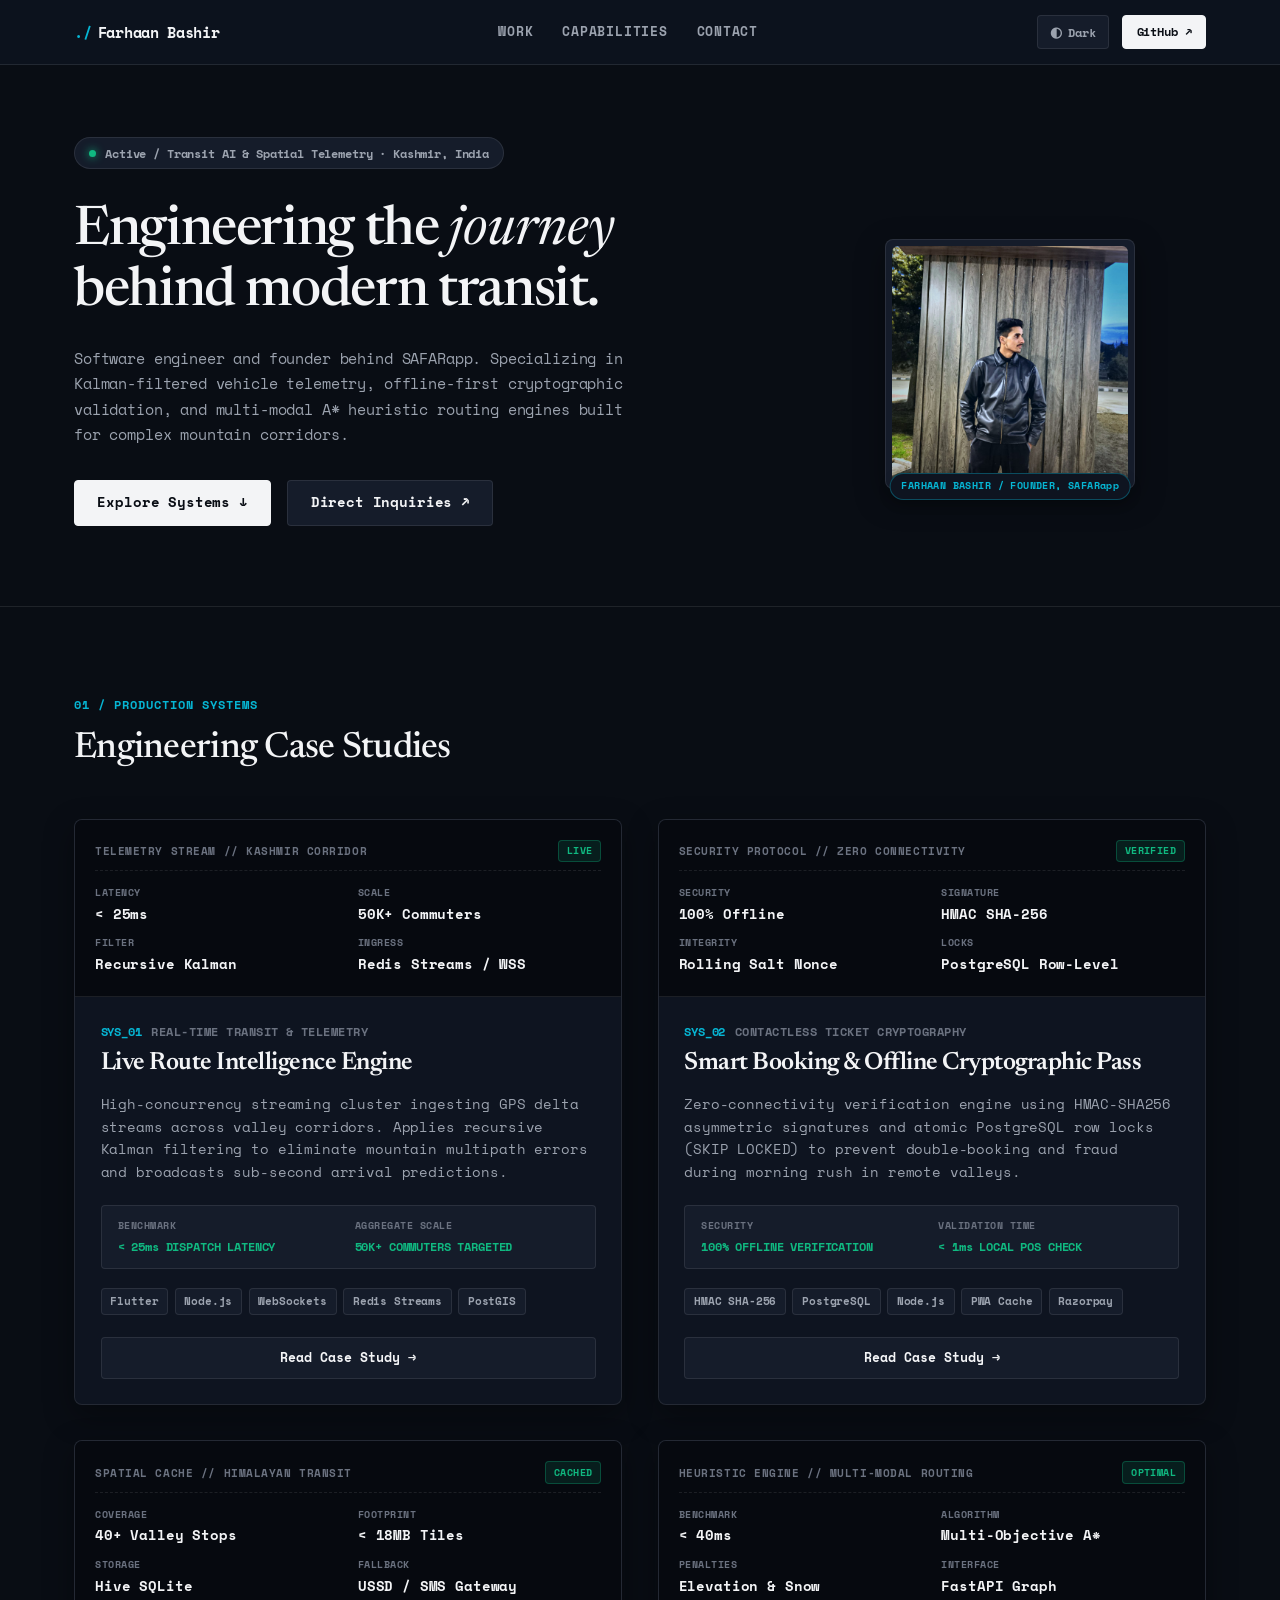
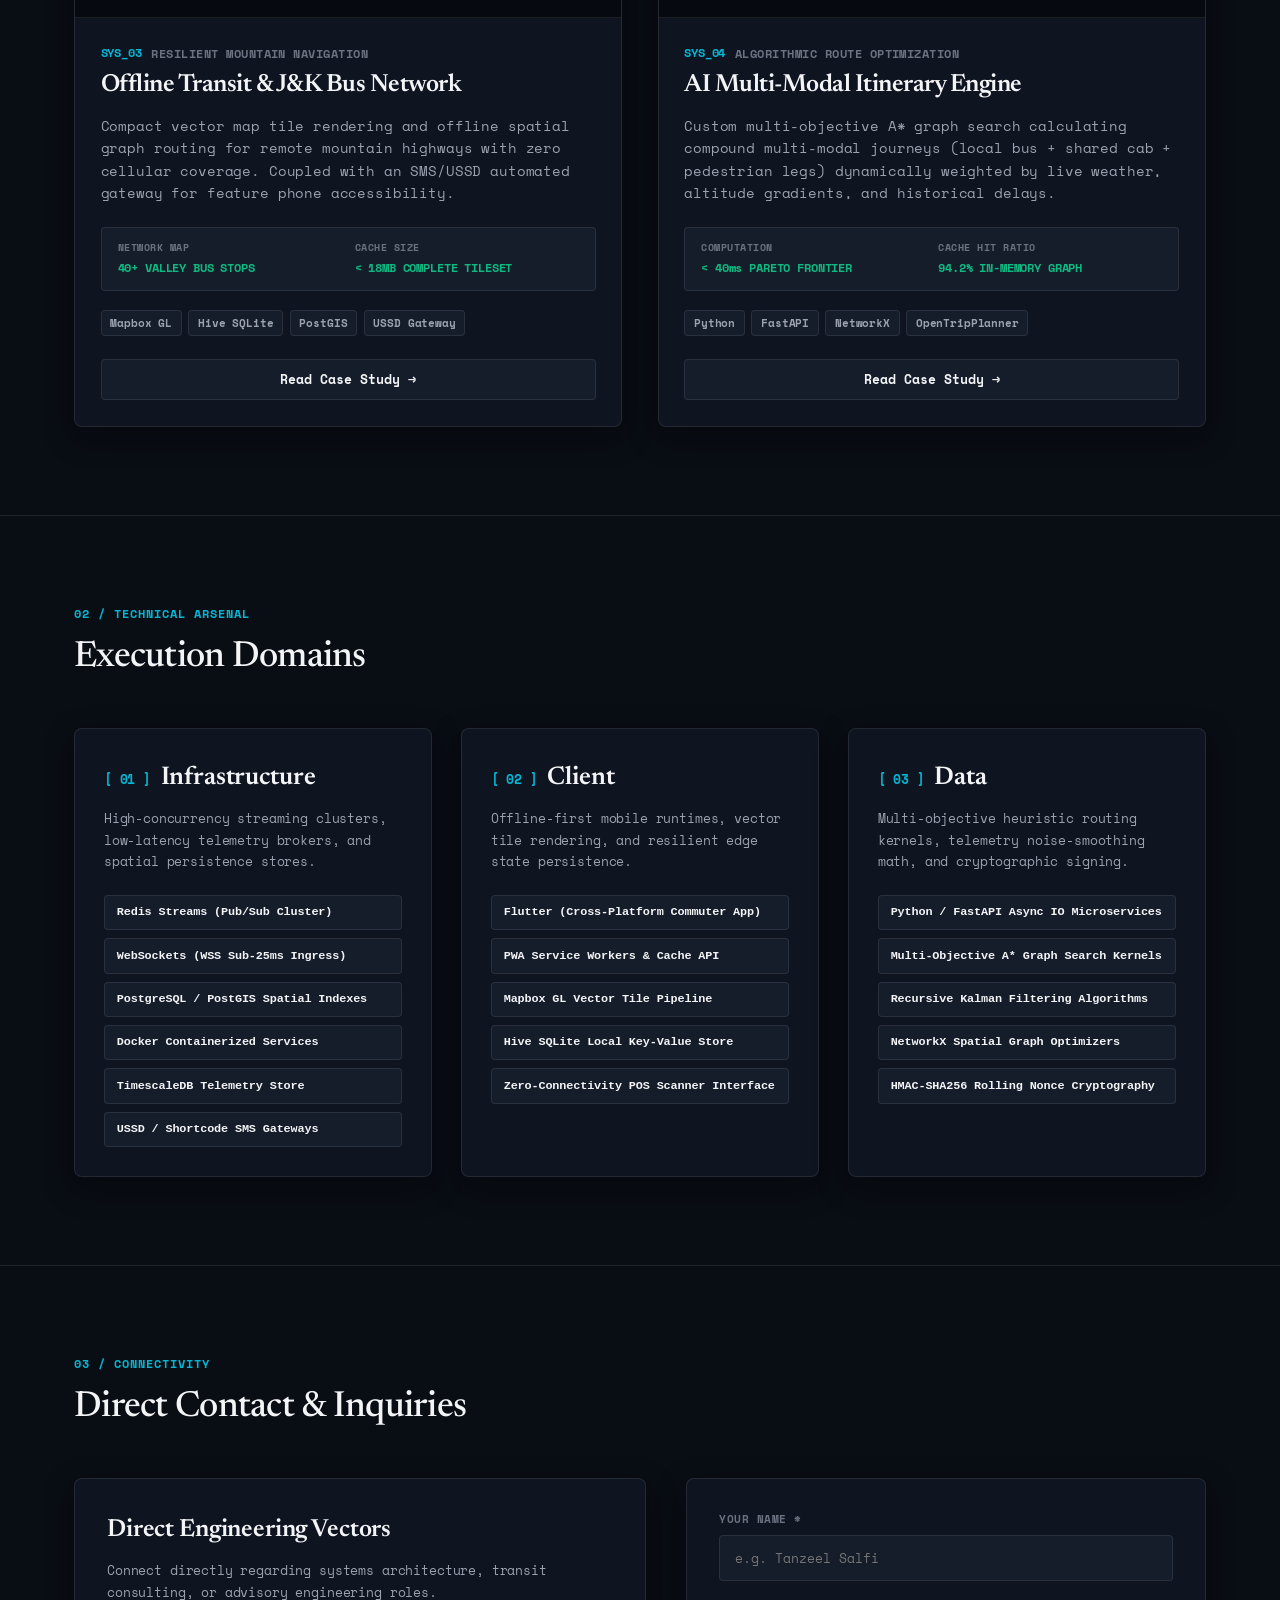
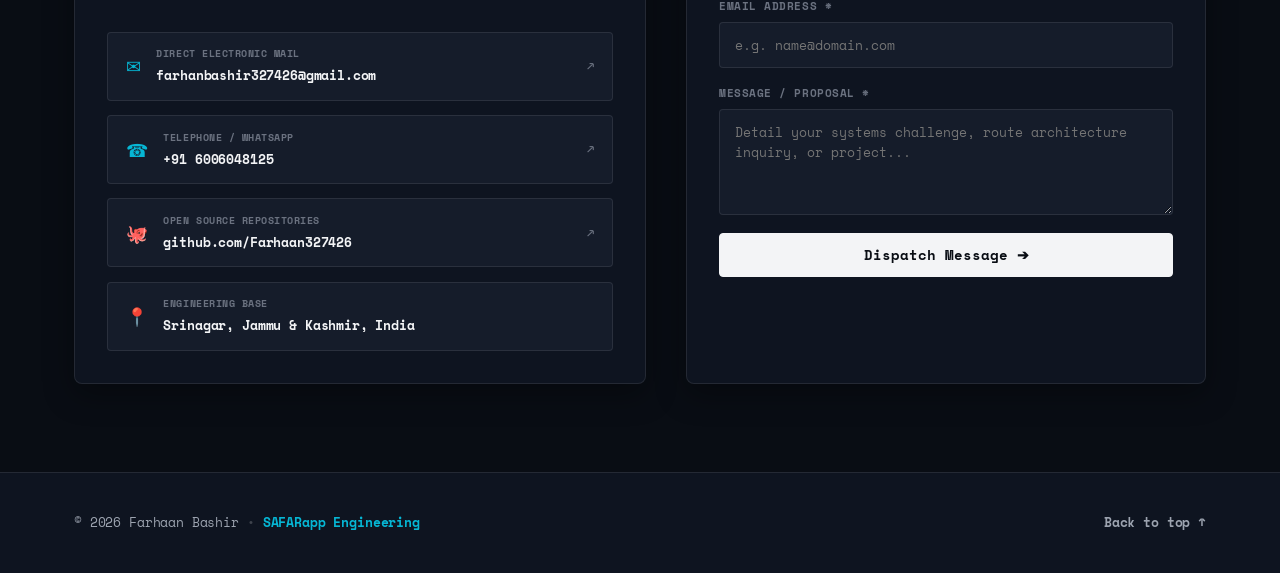
==== commit ac916b7f: "Refactor portfolio: consolidate typography to Newsreader/Space Mono, reallocate impact metrics, simp" ====
--- a/index.html
+++ b/index.html
@@ -1,336 +1,544 @@
 <!DOCTYPE html>
-<html lang="en">
+<html lang="en" data-theme="dark">
 <head>
   <meta charset="UTF-8">
   <meta name="viewport" content="width=device-width, initial-scale=1.0, maximum-scale=5.0">
-  <title>Farhaan Bashir | AI Systems & Engineering Portfolio</title>
-  <meta name="description" content="Portfolio of Farhaan Bashir, Founder & Lead Engineer behind SAFARapp. Engineering intelligent transit AI, multi-modal routing heuristics, and real-time spatial streaming pipelines.">
-  <link rel="stylesheet" href="style.css">
+  <title>Farhaan Bashir — Founder &amp; Lead Engineer, SAFARapp</title>
+  <meta name="description" content="Portfolio of Farhaan Bashir, Founder &amp; Lead Engineer behind SAFARapp. Engineering real-time transit telemetry, offline cryptographic validation, and multi-modal routing heuristics.">
+  <meta name="author" content="Farhaan Bashir">
+  
+  <!-- Dual-Typeface System: Newsreader (Display & Editorial) + Space Mono (Data & Technical UI) -->
   <link rel="preconnect" href="https://fonts.googleapis.com">
   <link rel="preconnect" href="https://fonts.gstatic.com" crossorigin>
-  <link href="https://fonts.googleapis.com/css2?family=Inter:wght@300;400;500;600;700;800&family=JetBrains+Mono:wght@400;600;700&display=swap" rel="stylesheet">
+  <link href="https://fonts.googleapis.com/css2?family=Newsreader:ital,opsz,wght@0,6..72,400;0,6..72,500;0,6..72,600;1,6..72,400;1,6..72,500;1,6..72,600&family=Space+Mono:ital,wght@0,400;0,700;1,400;1,700&display=swap" rel="stylesheet">
+
+  <link rel="stylesheet" href="style.css">
 </head>
 <body>
 
-  <!-- Sticky Glass Navigation -->
-  <nav class="glass-nav">
-    <a href="#top" class="brand-id" aria-label="Home">
-      <span class="status-dot"></span>./Farhaan Bashir
-    </a>
-    <div class="nav-anchors">
-      <a href="#projects" class="btn-secondary">Projects</a>
-      <a href="#stack" class="btn-secondary">AI Stack</a>
-      <a href="#contact" class="btn-secondary">Contact</a>
-      <button id="scanPassBtn" class="btn-secondary" aria-label="Digital Portfolio Pass">
-        <svg xmlns="http://www.w3.org/2000/svg" width="14" height="14" viewBox="0 0 24 24" fill="none" stroke="currentColor" stroke-width="2" stroke-linecap="round" stroke-linejoin="round"><rect x="3" y="3" width="7" height="7"></rect><rect x="14" y="3" width="7" height="7"></rect><rect x="14" y="14" width="7" height="7"></rect><rect x="3" y="14" width="7" height="7"></rect></svg>
-        <span>Scan Pass</span>
-      </button>
-      <a href="https://github.com/Farhaan327426" target="_blank" rel="noopener" class="btn-primary">
-        GitHub ↗
+  <!-- Navigation Header -->
+  <header class="site-header" id="siteHeader">
+    <div class="shell header-container">
+      <a href="#top" class="wordmark" aria-label="Farhaan Bashir, home">
+        <span class="brand-badge">./</span>
+        <span class="brand-name">Farhaan Bashir</span>
       </a>
+
+      <nav class="desktop-nav" aria-label="Primary navigation">
+        <a href="#work" class="nav-link">Work</a>
+        <a href="#capabilities" class="nav-link">Capabilities</a>
+        <a href="#contact" class="nav-link">Contact</a>
+      </nav>
+
+      <div class="header-right-actions">
+        <button class="theme-toggle-btn" id="themeToggle" aria-label="Toggle Color Theme" title="Toggle Light / Dark theme">
+          <span class="theme-icon" aria-hidden="true">◐</span>
+          <span class="theme-label" id="themeLabel">Dark</span>
+        </button>
+        <a href="https://github.com/Farhaan327426" target="_blank" rel="noopener" class="btn-github">
+          GitHub ↗
+        </a>
+        <button class="mobile-menu-btn" id="mobileMenuBtn" aria-label="Toggle mobile menu">☰</button>
+      </div>
     </div>
-  </nav>
-
-  <!-- Hero Section -->
-  <section class="hero-section" id="top">
-    <div>
-      <div class="status-badge">
-        <span class="status-dot"></span> Active / Building Transit AI &amp; Spatial Streaming Engines
-      </div>
-      <h1 class="headline">
-        Engineering Intelligent <span class="gradient-text">Transit AI</span> &amp; Real-Time Spatial Systems.
-      </h1>
-      <p class="subheadline">
-        Specializing in multi-modal LLM routing heuristics, Kalman-filtered spatial telemetry pipelines, and zero-connectivity edge cryptographic validation.
-      </p>
-      <div class="cta-group">
-        <a href="#projects" class="btn-primary">
-          Explore AI Builds
-          <svg xmlns="http://www.w3.org/2000/svg" width="16" height="16" viewBox="0 0 24 24" fill="none" stroke="currentColor" stroke-width="2" stroke-linecap="round" stroke-linejoin="round"><path d="M7 7h10v10"></path><path d="M7 17 17 7"></path></svg>
-        </a>
-        <a href="https://github.com/Farhaan327426" target="_blank" rel="noopener" class="btn-secondary">
-          GitHub Profile ↗
-        </a>
-      </div>
+
+    <!-- Mobile Navigation Drawer -->
+    <div class="mobile-nav-drawer" id="mobileNavDrawer" aria-hidden="true">
+      <a href="#work" class="mobile-nav-link">Work</a>
+      <a href="#capabilities" class="mobile-nav-link">Capabilities</a>
+      <a href="#contact" class="mobile-nav-link">Contact</a>
+      <a href="https://github.com/Farhaan327426" target="_blank" rel="noopener" class="mobile-nav-link">GitHub ↗</a>
     </div>
-    <div class="avatar-container">
-      <div class="avatar-frame">
-        <img src="avatar.jpg" alt="Farhaan Bashir" id="avatarImg" onerror="this.onerror=null; this.src='profile.jpg';">
-        <div class="avatar-badge">FOUNDER &amp; LEAD ENGINEER (SAFARapp)</div>
+  </header>
+
+  <main id="top">
+    <!-- Hero Section -->
+    <section class="hero shell">
+      <div class="hero-kicker">
+        <span class="status-dot"></span>
+        <span class="location-tag">Active / Transit AI &amp; Spatial Telemetry · Kashmir, India</span>
+      </div>
+
+      <div class="hero-grid">
+        <div class="hero-headline-box">
+          <h1 class="hero-title">
+            Engineering the <em class="serif-italic">journey</em> behind modern transit.
+          </h1>
+          <p class="hero-bio-copy">
+            Software engineer and founder behind SAFARapp. Specializing in Kalman-filtered vehicle telemetry, offline-first cryptographic validation, and multi-modal A* heuristic routing engines built for complex mountain corridors.
+          </p>
+          <div class="hero-actions">
+            <a class="btn-primary" href="#work">
+              Explore Systems ↓
+            </a>
+            <a class="btn-secondary" href="mailto:farhanbashir327426@gmail.com">
+              Direct Inquiries ↗
+            </a>
+          </div>
+        </div>
+
+        <div class="hero-avatar-box">
+          <div class="avatar-frame">
+            <img src="profile.jpg" alt="Farhaan Bashir" class="avatar-img" onerror="this.onerror=null; this.src='profile.jpg.jpeg';">
+            <div class="avatar-badge">FARHAAN BASHIR / FOUNDER, SAFARapp</div>
+          </div>
+        </div>
+      </div>
+    </section>
+
+    <!-- Section 01: Selected Work (Static CSS Grid, Reallocated Aggregate Impact Metrics, Space Mono Thumbnails) -->
+    <section class="section-pad work-section" id="work">
+      <div class="shell">
+        <div class="section-header">
+          <span class="section-tag">01 / Production Systems</span>
+          <h2 class="section-title">Engineering Case Studies</h2>
+        </div>
+
+        <!-- Static High-Visibility CSS Grid (Permanent 4-Card Presentation, Zero Filter Bar) -->
+        <div class="project-grid">
+
+          <!-- Card 01: Live Route Intelligence Engine -->
+          <article class="project-card" data-module="telemetry">
+            <div class="card-metric-thumbnail">
+              <div class="thumb-header">
+                <span class="thumb-label">TELEMETRY STREAM // KASHMIR CORRIDOR</span>
+                <span class="thumb-status-pill">LIVE</span>
+              </div>
+              <div class="thumb-grid">
+                <div class="thumb-stat">
+                  <span class="stat-k">LATENCY</span>
+                  <span class="stat-v">&lt; 25ms</span>
+                </div>
+                <div class="thumb-stat">
+                  <span class="stat-k">SCALE</span>
+                  <span class="stat-v">50K+ Commuters</span>
+                </div>
+                <div class="thumb-stat">
+                  <span class="stat-k">FILTER</span>
+                  <span class="stat-v">Recursive Kalman</span>
+                </div>
+                <div class="thumb-stat">
+                  <span class="stat-k">INGRESS</span>
+                  <span class="stat-v">Redis Streams / WSS</span>
+                </div>
+              </div>
+            </div>
+
+            <div class="card-body">
+              <div class="card-meta">
+                <span class="card-index">SYS_01</span>
+                <span class="card-domain">Real-Time Transit &amp; Telemetry</span>
+              </div>
+              <h3 class="card-title">Live Route Intelligence Engine</h3>
+              <p class="card-desc">
+                High-concurrency streaming cluster ingesting GPS delta streams across valley corridors. Applies recursive Kalman filtering to eliminate mountain multipath errors and broadcasts sub-second arrival predictions.
+              </p>
+
+              <div class="card-metrics-banner">
+                <div class="metric-item">
+                  <span class="metric-label">BENCHMARK</span>
+                  <span class="metric-value">&lt; 25ms DISPATCH LATENCY</span>
+                </div>
+                <div class="metric-item">
+                  <span class="metric-label">AGGREGATE SCALE</span>
+                  <span class="metric-value">50K+ COMMUTERS TARGETED</span>
+                </div>
+              </div>
+
+              <div class="card-tech-tags">
+                <span class="tech-tag">Flutter</span>
+                <span class="tech-tag">Node.js</span>
+                <span class="tech-tag">WebSockets</span>
+                <span class="tech-tag">Redis Streams</span>
+                <span class="tech-tag">PostGIS</span>
+              </div>
+
+              <button class="card-btn modal-trigger-btn" data-module="telemetry" aria-label="Open architecture deep-dive for Live Route Intelligence Engine">
+                Read Case Study →
+              </button>
+            </div>
+          </article>
+
+          <!-- Card 02: Smart Booking & Offline Cryptographic Pass -->
+          <article class="project-card" data-module="pass">
+            <div class="card-metric-thumbnail">
+              <div class="thumb-header">
+                <span class="thumb-label">SECURITY PROTOCOL // ZERO CONNECTIVITY</span>
+                <span class="thumb-status-pill">VERIFIED</span>
+              </div>
+              <div class="thumb-grid">
+                <div class="thumb-stat">
+                  <span class="stat-k">SECURITY</span>
+                  <span class="stat-v">100% Offline</span>
+                </div>
+                <div class="thumb-stat">
+                  <span class="stat-k">SIGNATURE</span>
+                  <span class="stat-v">HMAC SHA-256</span>
+                </div>
+                <div class="thumb-stat">
+                  <span class="stat-k">INTEGRITY</span>
+                  <span class="stat-v">Rolling Salt Nonce</span>
+                </div>
+                <div class="thumb-stat">
+                  <span class="stat-k">LOCKS</span>
+                  <span class="stat-v">PostgreSQL Row-Level</span>
+                </div>
+              </div>
+            </div>
+
+            <div class="card-body">
+              <div class="card-meta">
+                <span class="card-index">SYS_02</span>
+                <span class="card-domain">Contactless Ticket Cryptography</span>
+              </div>
+              <h3 class="card-title">Smart Booking &amp; Offline Cryptographic Pass</h3>
+              <p class="card-desc">
+                Zero-connectivity verification engine using HMAC-SHA256 asymmetric signatures and atomic PostgreSQL row locks (SKIP LOCKED) to prevent double-booking and fraud during morning rush in remote valleys.
+              </p>
+
+              <div class="card-metrics-banner">
+                <div class="metric-item">
+                  <span class="metric-label">SECURITY</span>
+                  <span class="metric-value">100% OFFLINE VERIFICATION</span>
+                </div>
+                <div class="metric-item">
+                  <span class="metric-label">VALIDATION TIME</span>
+                  <span class="metric-value">&lt; 1ms LOCAL POS CHECK</span>
+                </div>
+              </div>
+
+              <div class="card-tech-tags">
+                <span class="tech-tag">HMAC SHA-256</span>
+                <span class="tech-tag">PostgreSQL</span>
+                <span class="tech-tag">Node.js</span>
+                <span class="tech-tag">PWA Cache</span>
+                <span class="tech-tag">Razorpay</span>
+              </div>
+
+              <button class="card-btn modal-trigger-btn" data-module="pass" aria-label="Open architecture deep-dive for Smart Booking & Offline Pass">
+                Read Case Study →
+              </button>
+            </div>
+          </article>
+
+          <!-- Card 03: Offline Transit & J&K Bus Network -->
+          <article class="project-card" data-module="navigation">
+            <div class="card-metric-thumbnail">
+              <div class="thumb-header">
+                <span class="thumb-label">SPATIAL CACHE // HIMALAYAN TRANSIT</span>
+                <span class="thumb-status-pill">CACHED</span>
+              </div>
+              <div class="thumb-grid">
+                <div class="thumb-stat">
+                  <span class="stat-k">COVERAGE</span>
+                  <span class="stat-v">40+ Valley Stops</span>
+                </div>
+                <div class="thumb-stat">
+                  <span class="stat-k">FOOTPRINT</span>
+                  <span class="stat-v">&lt; 18MB Tiles</span>
+                </div>
+                <div class="thumb-stat">
+                  <span class="stat-k">STORAGE</span>
+                  <span class="stat-v">Hive SQLite</span>
+                </div>
+                <div class="thumb-stat">
+                  <span class="stat-k">FALLBACK</span>
+                  <span class="stat-v">USSD / SMS Gateway</span>
+                </div>
+              </div>
+            </div>
+
+            <div class="card-body">
+              <div class="card-meta">
+                <span class="card-index">SYS_03</span>
+                <span class="card-domain">Resilient Mountain Navigation</span>
+              </div>
+              <h3 class="card-title">Offline Transit &amp; J&amp;K Bus Network</h3>
+              <p class="card-desc">
+                Compact vector map tile rendering and offline spatial graph routing for remote mountain highways with zero cellular coverage. Coupled with an SMS/USSD automated gateway for feature phone accessibility.
+              </p>
+
+              <div class="card-metrics-banner">
+                <div class="metric-item">
+                  <span class="metric-label">NETWORK MAP</span>
+                  <span class="metric-value">40+ VALLEY BUS STOPS</span>
+                </div>
+                <div class="metric-item">
+                  <span class="metric-label">CACHE SIZE</span>
+                  <span class="metric-value">&lt; 18MB COMPLETE TILESET</span>
+                </div>
+              </div>
+
+              <div class="card-tech-tags">
+                <span class="tech-tag">Mapbox GL</span>
+                <span class="tech-tag">Hive SQLite</span>
+                <span class="tech-tag">PostGIS</span>
+                <span class="tech-tag">USSD Gateway</span>
+              </div>
+
+              <button class="card-btn modal-trigger-btn" data-module="navigation" aria-label="Open architecture deep-dive for Offline Transit Network">
+                Read Case Study →
+              </button>
+            </div>
+          </article>
+
+          <!-- Card 04: AI Multi-Modal Itinerary Engine -->
+          <article class="project-card" data-module="itinerary">
+            <div class="card-metric-thumbnail">
+              <div class="thumb-header">
+                <span class="thumb-label">HEURISTIC ENGINE // MULTI-MODAL ROUTING</span>
+                <span class="thumb-status-pill">OPTIMAL</span>
+              </div>
+              <div class="thumb-grid">
+                <div class="thumb-stat">
+                  <span class="stat-k">BENCHMARK</span>
+                  <span class="stat-v">&lt; 40ms</span>
+                </div>
+                <div class="thumb-stat">
+                  <span class="stat-k">ALGORITHM</span>
+                  <span class="stat-v">Multi-Objective A*</span>
+                </div>
+                <div class="thumb-stat">
+                  <span class="stat-k">PENALTIES</span>
+                  <span class="stat-v">Elevation &amp; Snow</span>
+                </div>
+                <div class="thumb-stat">
+                  <span class="stat-k">INTERFACE</span>
+                  <span class="stat-v">FastAPI Graph</span>
+                </div>
+              </div>
+            </div>
+
+            <div class="card-body">
+              <div class="card-meta">
+                <span class="card-index">SYS_04</span>
+                <span class="card-domain">Algorithmic Route Optimization</span>
+              </div>
+              <h3 class="card-title">AI Multi-Modal Itinerary Engine</h3>
+              <p class="card-desc">
+                Custom multi-objective A* graph search calculating compound multi-modal journeys (local bus + shared cab + pedestrian legs) dynamically weighted by live weather, altitude gradients, and historical delays.
+              </p>
+
+              <div class="card-metrics-banner">
+                <div class="metric-item">
+                  <span class="metric-label">COMPUTATION</span>
+                  <span class="metric-value">&lt; 40ms PARETO FRONTIER</span>
+                </div>
+                <div class="metric-item">
+                  <span class="metric-label">CACHE HIT RATIO</span>
+                  <span class="metric-value">94.2% IN-MEMORY GRAPH</span>
+                </div>
+              </div>
+
+              <div class="card-tech-tags">
+                <span class="tech-tag">Python</span>
+                <span class="tech-tag">FastAPI</span>
+                <span class="tech-tag">NetworkX</span>
+                <span class="tech-tag">OpenTripPlanner</span>
+              </div>
+
+              <button class="card-btn modal-trigger-btn" data-module="itinerary" aria-label="Open architecture deep-dive for AI Multi-Modal Engine">
+                Read Case Study →
+              </button>
+            </div>
+          </article>
+
+        </div>
+      </div>
+    </section>
+
+    <!-- Section 02: Capabilities & Tech Stack (Strictly 3 Execution Domains: Infrastructure, Client, Data) -->
+    <section class="section-pad capabilities-section" id="capabilities">
+      <div class="shell">
+        <div class="section-header">
+          <span class="section-tag">02 / Technical Arsenal</span>
+          <h2 class="section-title">Execution Domains</h2>
+        </div>
+
+        <div class="domains-grid">
+
+          <!-- Domain 1: Infrastructure -->
+          <div class="domain-card">
+            <div class="domain-header">
+              <span class="domain-index">[ 01 ]</span>
+              <h3 class="domain-title">Infrastructure</h3>
+            </div>
+            <p class="domain-desc">
+              High-concurrency streaming clusters, low-latency telemetry brokers, and spatial persistence stores.
+            </p>
+            <ul class="domain-tech-list">
+              <li><code>Redis Streams (Pub/Sub Cluster)</code></li>
+              <li><code>WebSockets (WSS Sub-25ms Ingress)</code></li>
+              <li><code>PostgreSQL / PostGIS Spatial Indexes</code></li>
+              <li><code>Docker Containerized Services</code></li>
+              <li><code>TimescaleDB Telemetry Store</code></li>
+              <li><code>USSD / Shortcode SMS Gateways</code></li>
+            </ul>
+          </div>
+
+          <!-- Domain 2: Client -->
+          <div class="domain-card">
+            <div class="domain-header">
+              <span class="domain-index">[ 02 ]</span>
+              <h3 class="domain-title">Client</h3>
+            </div>
+            <p class="domain-desc">
+              Offline-first mobile runtimes, vector tile rendering, and resilient edge state persistence.
+            </p>
+            <ul class="domain-tech-list">
+              <li><code>Flutter (Cross-Platform Commuter App)</code></li>
+              <li><code>PWA Service Workers &amp; Cache API</code></li>
+              <li><code>Mapbox GL Vector Tile Pipeline</code></li>
+              <li><code>Hive SQLite Local Key-Value Store</code></li>
+              <li><code>Zero-Connectivity POS Scanner Interface</code></li>
+            </ul>
+          </div>
+
+          <!-- Domain 3: Data -->
+          <div class="domain-card">
+            <div class="domain-header">
+              <span class="domain-index">[ 03 ]</span>
+              <h3 class="domain-title">Data</h3>
+            </div>
+            <p class="domain-desc">
+              Multi-objective heuristic routing kernels, telemetry noise-smoothing math, and cryptographic signing.
+            </p>
+            <ul class="domain-tech-list">
+              <li><code>Python / FastAPI Async IO Microservices</code></li>
+              <li><code>Multi-Objective A* Graph Search Kernels</code></li>
+              <li><code>Recursive Kalman Filtering Algorithms</code></li>
+              <li><code>NetworkX Spatial Graph Optimizers</code></li>
+              <li><code>HMAC-SHA256 Rolling Nonce Cryptography</code></li>
+            </ul>
+          </div>
+
+        </div>
+      </div>
+    </section>
+
+    <!-- Section 03: Contact (Direct Hyperlinked Vectors, mailto: and tel: URIs, Zero QR Code dependencies) -->
+    <section class="section-pad contact-section" id="contact">
+      <div class="shell">
+        <div class="section-header">
+          <span class="section-tag">03 / Connectivity</span>
+          <h2 class="section-title">Direct Contact &amp; Inquiries</h2>
+        </div>
+
+        <div class="contact-layout">
+
+          <!-- Left Column: Standard Hyperlinked Contact Vectors -->
+          <div class="contact-vectors-card">
+            <h3 class="contact-vectors-title">Direct Engineering Vectors</h3>
+            <p class="contact-vectors-desc">
+              Connect directly regarding systems architecture, transit consulting, or advisory engineering roles.
+            </p>
+
+            <div class="vector-links">
+              <!-- Direct mailto: URI -->
+              <a href="mailto:farhanbashir327426@gmail.com" class="vector-link" id="emailContactLink">
+                <span class="vector-icon">✉</span>
+                <div class="vector-info">
+                  <span class="vector-label">DIRECT ELECTRONIC MAIL</span>
+                  <span class="vector-val">farhanbashir327426@gmail.com</span>
+                </div>
+                <span class="vector-arrow">↗</span>
+              </a>
+
+              <!-- Direct tel: URI -->
+              <a href="tel:+916006048125" class="vector-link" id="phoneContactLink">
+                <span class="vector-icon">☎</span>
+                <div class="vector-info">
+                  <span class="vector-label">TELEPHONE / WHATSAPP</span>
+                  <span class="vector-val">+91 6006048125</span>
+                </div>
+                <span class="vector-arrow">↗</span>
+              </a>
+
+              <!-- Direct GitHub link -->
+              <a href="https://github.com/Farhaan327426" target="_blank" rel="noopener" class="vector-link" id="githubContactLink">
+                <span class="vector-icon">🐙</span>
+                <div class="vector-info">
+                  <span class="vector-label">OPEN SOURCE REPOSITORIES</span>
+                  <span class="vector-val">github.com/Farhaan327426</span>
+                </div>
+                <span class="vector-arrow">↗</span>
+              </a>
+
+              <!-- Geographic Location vector -->
+              <div class="vector-link static">
+                <span class="vector-icon">📍</span>
+                <div class="vector-info">
+                  <span class="vector-label">ENGINEERING BASE</span>
+                  <span class="vector-val">Srinagar, Jammu &amp; Kashmir, India</span>
+                </div>
+              </div>
+            </div>
+          </div>
+
+          <!-- Right Column: Dispatch Form -->
+          <div class="contact-form-card">
+            <form class="editorial-form" id="contactForm">
+              <div class="input-field">
+                <label for="userName">YOUR NAME *</label>
+                <input type="text" id="userName" name="userName" placeholder="e.g. Tanzeel Salfi" required>
+              </div>
+
+              <div class="input-field">
+                <label for="userEmail">EMAIL ADDRESS *</label>
+                <input type="email" id="userEmail" name="userEmail" placeholder="e.g. name@domain.com" required>
+              </div>
+
+              <div class="input-field">
+                <label for="userMessage">MESSAGE / PROPOSAL *</label>
+                <textarea id="userMessage" name="userMessage" rows="4" placeholder="Detail your systems challenge, route architecture inquiry, or project..." required maxlength="500"></textarea>
+              </div>
+
+              <button type="submit" class="btn-primary" style="width: 100%; justify-content: center;">
+                Dispatch Message ➔
+              </button>
+            </form>
+          </div>
+
+        </div>
+      </div>
+    </section>
+  </main>
+
+  <!-- Site Footer -->
+  <footer class="site-footer">
+    <div class="shell footer-wrap">
+      <div class="footer-left">
+        <span class="footer-copy">© 2026 Farhaan Bashir</span>
+        <span class="footer-dot">•</span>
+        <span class="footer-tag">SAFARapp Engineering</span>
+      </div>
+      <div class="footer-right">
+        <a href="#top" class="back-top">Back to top ↑</a>
       </div>
     </div>
-  </section>
-
-  <!-- Project Showcase Grid -->
-  <main style="max-width: 1200px; margin: 0 auto; padding: 0 2rem;" id="projects">
-    <div class="section-header">
-      <span class="section-tag">01 / Engineering Builds</span>
-      <h2 class="section-title">Production Systems &amp; AI Architectures</h2>
-    </div>
-
-    <!-- Category Filter Bar -->
-    <div class="filter-bar">
-      <button class="filter-btn active" data-category="all">All Builds (4)</button>
-      <button class="filter-btn" data-category="routing">AI &amp; Autonomous Routing</button>
-      <button class="filter-btn" data-category="streaming">Real-Time Streaming</button>
-      <button class="filter-btn" data-category="security">Edge &amp; Cryptography</button>
-    </div>
-
-    <div class="project-grid" id="projectGrid">
-      
-      <!-- Project 01: Multi-Modal Itinerary Engine -->
-      <article class="project-card" data-category="routing">
-        <div class="project-visual-wrap">
-          <img src="ai-itinerary.jpg" alt="AI Multi-Modal Itinerary Engine Preview" onerror="this.style.display='none';">
-          <span class="project-visual-badge">&lt; 40ms Heuristics</span>
-        </div>
-        <h3>AI Multi-Modal Itinerary Engine</h3>
-        <p>Multi-objective heuristic A* graph search balancing real-time mountain weather, elevation penalties, and multi-modal transit legs.</p>
-        <div class="tech-tags-list">
-          <span class="tech-tag">Python</span>
-          <span class="tech-tag">FastAPI</span>
-          <span class="tech-tag">NetworkX</span>
-          <span class="tech-tag">OpenTripPlanner</span>
-        </div>
-        <span class="metric-badge">⚡ Benchmark: &lt; 40ms Pareto optimization</span>
-        <button class="btn-secondary inspect-btn" data-id="itinerary">Architecture Deep-Dive</button>
-      </article>
-
-      <!-- Project 02: Telemetry Streaming Pipeline -->
-      <article class="project-card" data-category="streaming">
-        <div class="project-visual-wrap">
-          <img src="live-route.jpg" alt="Live Route Intelligence Pipeline Preview" onerror="this.style.display='none';">
-          <span class="project-visual-badge">WSS 25ms</span>
-        </div>
-        <h3>Live Route Intelligence &amp; Telemetry Pipeline</h3>
-        <p>High-concurrency WebSocket &amp; Redis streaming cluster ingesting vehicle GPS with Kalman filtering across mountain corridors.</p>
-        <div class="tech-tags-list">
-          <span class="tech-tag">Redis Streams</span>
-          <span class="tech-tag">WebSocket</span>
-          <span class="tech-tag">Node.js</span>
-          <span class="tech-tag">PostGIS</span>
-        </div>
-        <span class="metric-badge">⚡ Throughput: Sub-25ms dispatch latency</span>
-        <button class="btn-secondary inspect-btn" data-id="telemetry">Architecture Deep-Dive</button>
-      </article>
-
-      <!-- Project 03: Offline Cryptographic Pass -->
-      <article class="project-card" data-category="security">
-        <div class="project-visual-wrap">
-          <img src="smart-ticketing.jpg" alt="Smart Booking & Offline Cryptographic Pass Preview" onerror="this.style.display='none';">
-          <span class="project-visual-badge">HMAC SHA-256</span>
-        </div>
-        <h3>Smart Booking &amp; Offline Cryptographic Pass</h3>
-        <p>Zero-connectivity ticket validation engine utilizing HMAC-SHA256 asymmetric signatures and PostgreSQL row-level locks.</p>
-        <div class="tech-tags-list">
-          <span class="tech-tag">HMAC SHA-256</span>
-          <span class="tech-tag">PostgreSQL</span>
-          <span class="tech-tag">Flutter</span>
-          <span class="tech-tag">PWA Cache</span>
-        </div>
-        <span class="metric-badge">⚡ Security: 100% Offline Verification</span>
-        <button class="btn-secondary inspect-btn" data-id="pass">Architecture Deep-Dive</button>
-      </article>
-
-      <!-- Project 04: Mountain Navigation & Vector Cache -->
-      <article class="project-card" data-category="routing">
-        <div class="project-visual-wrap">
-          <img src="offline-transit.jpg" alt="Resilient Mountain Navigation & Vector Cache Preview" onerror="this.style.display='none';">
-          <span class="project-visual-badge">18MB Cache</span>
-        </div>
-        <h3>Resilient Mountain Navigation &amp; Vector Cache</h3>
-        <p>Edge vector map rendering and offline spatial graph routing for remote Himalayan transit corridors with SMS/USSD fallback.</p>
-        <div class="tech-tags-list">
-          <span class="tech-tag">PyTorch</span>
-          <span class="tech-tag">Hive SQLite</span>
-          <span class="tech-tag">Mapbox GL</span>
-          <span class="tech-tag">USSD Gateway</span>
-        </div>
-        <span class="metric-badge">⚡ Reliability: SMS/USSD Fallback Routing</span>
-        <button class="btn-secondary inspect-btn" data-id="navigation">Architecture Deep-Dive</button>
-      </article>
-
-    </div>
-  </main>
-
-  <!-- AI Stack Matrix Section -->
-  <section class="stack-section" id="stack">
-    <div class="section-header">
-      <span class="section-tag">02 / Technical Arsenal</span>
-      <h2 class="section-title">AI Stack &amp; Infrastructure Matrix</h2>
-    </div>
-
-    <div class="stack-grid">
-      <div class="stack-group">
-        <div class="stack-group-title">
-          <svg xmlns="http://www.w3.org/2000/svg" width="16" height="16" viewBox="0 0 24 24" fill="none" stroke="currentColor" stroke-width="2" stroke-linecap="round" stroke-linejoin="round"><circle cx="12" cy="12" r="10"></circle><path d="m4.93 4.93 4.24 4.24"></path><path d="m14.83 9.17 4.24-4.24"></path><path d="m14.83 14.83 4.24 4.24"></path><path d="m9.17 14.83-4.24 4.24"></path></svg>
-          Models &amp; Heuristics
-        </div>
-        <div class="stack-pills">
-          <span class="stack-badge">Multi-Modal A*</span>
-          <span class="stack-badge">Pareto Optimizers</span>
-          <span class="stack-badge">Kalman Filtering</span>
-          <span class="stack-badge">YOLOv8 Edge</span>
-          <span class="stack-badge">Graph Heuristics</span>
-        </div>
-      </div>
-
-      <div class="stack-group">
-        <div class="stack-group-title">
-          <svg xmlns="http://www.w3.org/2000/svg" width="16" height="16" viewBox="0 0 24 24" fill="none" stroke="currentColor" stroke-width="2" stroke-linecap="round" stroke-linejoin="round"><polyline points="16 18 22 12 16 6"></polyline><polyline points="8 6 2 12 8 18"></polyline></svg>
-          Frameworks &amp; Core
-        </div>
-        <div class="stack-pills">
-          <span class="stack-badge">Python</span>
-          <span class="stack-badge">FastAPI</span>
-          <span class="stack-badge">Node.js</span>
-          <span class="stack-badge">PyTorch</span>
-          <span class="stack-badge">NetworkX</span>
-          <span class="stack-badge">Flutter</span>
-        </div>
-      </div>
-
-      <div class="stack-group">
-        <div class="stack-group-title">
-          <svg xmlns="http://www.w3.org/2000/svg" width="16" height="16" viewBox="0 0 24 24" fill="none" stroke="currentColor" stroke-width="2" stroke-linecap="round" stroke-linejoin="round"><path d="M4 14.899A7 7 0 1 1 15.71 8h1.79a4.5 4.5 0 0 1 2.5 8.242"></path><path d="M12 12v9"></path><path d="m8 17 4 4 4-4"></path></svg>
-          Spatial &amp; Stream Ingestion
-        </div>
-        <div class="stack-pills">
-          <span class="stack-badge">Redis Streams</span>
-          <span class="stack-badge">PostGIS</span>
-          <span class="stack-badge">WebSockets (WSS)</span>
-          <span class="stack-badge">TimescaleDB</span>
-          <span class="stack-badge">Hive SQLite</span>
-        </div>
-      </div>
-
-      <div class="stack-group">
-        <div class="stack-group-title">
-          <svg xmlns="http://www.w3.org/2000/svg" width="16" height="16" viewBox="0 0 24 24" fill="none" stroke="currentColor" stroke-width="2" stroke-linecap="round" stroke-linejoin="round"><rect x="2" y="2" width="20" height="8" rx="2" ry="2"></rect><rect x="2" y="14" width="20" height="8" rx="2" ry="2"></rect><line x1="6" y1="6" x2="6.01" y2="6"></line><line x1="6" y1="18" x2="6.01" y2="18"></line></svg>
-          Security &amp; Edge Runtime
-        </div>
-        <div class="stack-pills">
-          <span class="stack-badge">HMAC SHA-256</span>
-          <span class="stack-badge">PWA Service Workers</span>
-          <span class="stack-badge">Mapbox GL</span>
-          <span class="stack-badge">Docker</span>
-          <span class="stack-badge">USSD Gateways</span>
-        </div>
-      </div>
-    </div>
-  </section>
-
-  <!-- Contact & Collaboration Section -->
-  <section class="contact-section" id="contact">
-    <div class="section-header">
-      <span class="section-tag">03 / Connectivity</span>
-      <h2 class="section-title">Let's Build Something Extraordinary</h2>
-    </div>
-
-    <div class="contact-layout">
-      <div class="contact-card">
-        <div class="contact-item">
-          <span class="contact-label">DIRECT INQUIRIES</span>
-          <span class="contact-val">
-            <a href="mailto:farhanbashir327426@gmail.com">farhanbashir327426@gmail.com</a>
-          </span>
-        </div>
-        <div class="contact-item">
-          <span class="contact-label">PHONE / WHATSAPP</span>
-          <span class="contact-val">
-            <a href="tel:+916006048125">+91 6006048125</a>
-          </span>
-        </div>
-        <div class="contact-item">
-          <span class="contact-label">LOCATION</span>
-          <span class="contact-val">Srinagar, Jammu &amp; Kashmir, India</span>
-        </div>
-        <div class="contact-item" style="margin-top: 1.5rem;">
-          <span class="contact-label">DIGITAL PASSPORT</span>
-          <button id="openContactQrBtn" class="btn-secondary" style="margin-top: 0.4rem; justify-content: flex-start; width: fit-content;">
-            <svg xmlns="http://www.w3.org/2000/svg" width="14" height="14" viewBox="0 0 24 24" fill="none" stroke="currentColor" stroke-width="2" stroke-linecap="round" stroke-linejoin="round"><rect x="3" y="3" width="7" height="7"></rect><rect x="14" y="3" width="7" height="7"></rect><rect x="14" y="14" width="7" height="7"></rect><rect x="3" y="14" width="7" height="7"></rect></svg>
-            <span>Open Smartphone Pass (vCard / WhatsApp)</span>
-          </button>
-        </div>
-      </div>
-
-      <div class="contact-card">
-        <form class="editorial-form" id="contactForm">
-          <div class="input-field">
-            <label for="userName">YOUR NAME *</label>
-            <input type="text" id="userName" name="userName" placeholder="e.g. Tanzeel Salfi" required>
-          </div>
-          <div class="input-field">
-            <label for="userEmail">EMAIL ADDRESS *</label>
-            <input type="email" id="userEmail" name="userEmail" placeholder="e.g. name@domain.com" required>
-          </div>
-          <div class="input-field">
-            <label for="userMessage">PROJECT / INQUIRY *</label>
-            <textarea id="userMessage" name="userMessage" rows="3" placeholder="Tell me about your product, systems challenge, or advisory inquiry..." required maxlength="500"></textarea>
-          </div>
-          <button type="submit" class="btn-primary" style="width: 100%; justify-content: center; padding: 0.8rem;">
-            Send Message ➔
-          </button>
-        </form>
-      </div>
-    </div>
-  </section>
-
-  <!-- Technical Architecture Drawer -->
-  <div class="drawer-backdrop" id="drawerBackdrop"></div>
-  <aside class="drawer" id="technicalDrawer" aria-hidden="true">
-    <div class="drawer-header">
-      <span class="drawer-tag">ARCHITECTURE DEEP-DIVE</span>
-      <button id="closeDrawer" class="btn-secondary" style="padding: 0.35rem 0.75rem;">✕ Close</button>
-    </div>
-    <div id="drawerContent"></div>
-  </aside>
-
-  <!-- Dedicated Portfolio Digital QR Suite Modal -->
-  <div class="modal-overlay" id="portfolioQrModal" aria-hidden="true" role="dialog">
+  </footer>
+
+  <!-- Case Study Deep-Dive Modal (Strictly Housing Technical Assets & Architecture Flowcharts) -->
+  <div class="modal-overlay" id="moduleModal" aria-hidden="true" role="dialog" aria-labelledby="modalTitle">
     <div class="modal-card">
-      <button class="modal-close" id="portfolioQrClose" aria-label="Close Modal">✕</button>
+      <button class="modal-close" id="modalClose" aria-label="Close Case Study Modal">✕</button>
       <div class="modal-header">
-        <span class="drawer-tag">PORTFOLIO SHARING &amp; DIGITAL IDENTITY</span>
-        <h3 class="section-title" id="pQrTitle" style="font-size: 1.4rem; margin-top: 0.3rem;">Scan to Open on Mobile</h3>
-        <p id="pQrDesc" style="color: var(--text-secondary); font-size: 0.85rem; margin-top: 0.3rem;">Point your camera at the QR code to seamlessly browse Farhaan Bashir’s portfolio on your phone.</p>
-      </div>
-
-      <div class="p-qr-modal-body">
-        <div class="p-qr-nav-strip">
-          <button type="button" class="p-qr-tab active" data-mode="mobile">📱 Open Mobile</button>
-          <button type="button" class="p-qr-tab" data-mode="vcard">💼 Save vCard</button>
-          <button type="button" class="p-qr-tab" data-mode="whatsapp">💬 WhatsApp</button>
-          <button type="button" class="p-qr-tab" data-mode="github">🐙 GitHub</button>
-        </div>
-
-        <div class="p-qr-frame-wrap">
-          <div class="p-qr-frame" id="portfolioQrContainer">
-            <!-- Vector QR will be injected here -->
-          </div>
-          <div style="display: flex; gap: 0.6rem; width: 100%; max-width: 320px;">
-            <button type="button" class="btn-primary" id="btnCopyPortfolioLink" style="flex: 1; font-size: 0.78rem;">Copy Link 🔗</button>
-            <button type="button" class="btn-secondary" id="btnDownloadPortfolioPass" style="flex: 1; font-size: 0.78rem;">Download PNG ⤓</button>
-          </div>
-        </div>
+        <span class="modal-tag" id="modalTag">CASE STUDY ARCHITECTURE</span>
+        <h3 class="modal-title" id="modalTitle">Module Title</h3>
+        <p class="modal-subtitle" id="modalSubtitle">Subsystem Overview</p>
+      </div>
+
+      <div class="modal-body" id="modalBody">
+        <!-- Injected via app.js -->
+      </div>
+
+      <div class="modal-footer">
+        <button class="btn-secondary" id="modalDismiss">Close Case Study</button>
       </div>
     </div>
   </div>
 
-  <!-- Site Footer -->
-  <footer class="site-footer">
-    <div class="footer-wrap">
-      <div>
-        <b>Farhaan Bashir</b> · Founder &amp; Lead Engineer, SAFARapp
-      </div>
-      <div class="footer-meta">
-        © 2026 Farhaan Bashir · Built with Linear / Vercel Standards
-      </div>
-    </div>
-  </footer>
-
-  <!-- Scripts -->
-  <script src="qr-engine.js"></script>
+  <!-- Application Logic -->
   <script src="app.js"></script>
 </body>
 </html>
--- a/style.css
+++ b/style.css
@@ -1,29 +1,79 @@
+/* ==========================================================================
+   FARHAAN BASHIR — PORTFOLIO DESIGN SYSTEM
+   Typographic System: Newsreader (Editorial/Display) + Space Mono (Data/Tech UI)
+   ========================================================================== */
+
 :root {
-  --bg-base: #080C14;
-  --bg-surface: #0D1117;
-  --bg-elevated: #161B22;
-  --bg-glass: rgba(22, 27, 34, 0.75);
-  
-  --border-subtle: rgba(255, 255, 255, 0.08);
-  --border-glow-emerald: rgba(16, 185, 129, 0.3);
-  --border-glow-cyan: rgba(6, 182, 212, 0.3);
-  --border-glow-violet: rgba(139, 92, 246, 0.3);
-  
-  --text-primary: #F0F6FC;
-  --text-secondary: #8B949E;
-  --text-muted: #6E7681;
-  
+  /* Typographic Constants — Strictly Newsreader & Space Mono */
+  --font-display: 'Newsreader', Georgia, serif;
+  --font-tech: 'Space Mono', monospace, ui-monospace, SFMono-Regular, Menlo, Consolas;
+
+  /* Global Metric Spacing */
+  --shell-max: 1180px;
+  --transition-fast: 0.15s ease;
+  --transition-base: 0.25s cubic-bezier(0.16, 1, 0.3, 1);
+  --radius-sm: 4px;
+  --radius-md: 8px;
+  --radius-lg: 14px;
+}
+
+/* -------------------------------------------------------------
+   Dark Theme (Default)
+   ------------------------------------------------------------- */
+[data-theme="dark"] {
+  --bg-base: #090D14;
+  --bg-surface: #0E1420;
+  --bg-elevated: #151C2A;
+  --bg-glass: rgba(14, 20, 32, 0.82);
+  --bg-thumb: #06090F;
+
+  --border-subtle: rgba(255, 255, 255, 0.09);
+  --border-strong: rgba(255, 255, 255, 0.2);
+  --border-accent: rgba(6, 182, 212, 0.35);
+
+  --text-primary: #F3F4F6;
+  --text-secondary: #9CA3AF;
+  --text-muted: #6B7280;
+
   --accent-emerald: #10B981;
   --accent-cyan: #06B6D4;
-  --accent-violet: #8B5CF6;
   --accent-amber: #F59E0B;
-  
-  --font-sans: 'Inter', -apple-system, BlinkMacSystemFont, 'Segoe UI', Roboto, sans-serif;
-  --font-mono: 'JetBrains Mono', monospace;
-
-  --transition: all 0.2s cubic-bezier(0.16, 1, 0.3, 1);
-}
-
+  --accent-rose: #F43F5E;
+
+  --card-shadow: 0 10px 30px rgba(0, 0, 0, 0.35);
+  --modal-backdrop: rgba(4, 7, 12, 0.85);
+}
+
+/* -------------------------------------------------------------
+   Light Theme (High-Contrast Editorial)
+   ------------------------------------------------------------- */
+[data-theme="light"] {
+  --bg-base: #F8F9FA;
+  --bg-surface: #FFFFFF;
+  --bg-elevated: #F1F3F5;
+  --bg-glass: rgba(255, 255, 255, 0.88);
+  --bg-thumb: #EEF2F6;
+
+  --border-subtle: rgba(0, 0, 0, 0.08);
+  --border-strong: rgba(0, 0, 0, 0.18);
+  --border-accent: rgba(8, 145, 178, 0.35);
+
+  --text-primary: #111827;
+  --text-secondary: #4B5563;
+  --text-muted: #6B7280;
+
+  --accent-emerald: #059669;
+  --accent-cyan: #0891B2;
+  --accent-amber: #D97706;
+  --accent-rose: #E11D48;
+
+  --card-shadow: 0 10px 30px rgba(0, 0, 0, 0.06);
+  --modal-backdrop: rgba(17, 24, 39, 0.7);
+}
+
+/* -------------------------------------------------------------
+   Global Resets & Base Styles
+   ------------------------------------------------------------- */
 * {
   box-sizing: border-box;
   margin: 0;
@@ -39,84 +89,262 @@
 body {
   background-color: var(--bg-base);
   color: var(--text-primary);
-  font-family: var(--font-sans);
+  font-family: var(--font-tech);
   line-height: 1.6;
-  background-image: 
-    radial-gradient(circle at 50% 0%, rgba(6, 182, 212, 0.1), transparent 50%),
-    radial-gradient(circle at 80% 40%, rgba(139, 92, 246, 0.06), transparent 50%),
-    radial-gradient(circle at 20% 80%, rgba(16, 185, 129, 0.05), transparent 50%);
-  background-attachment: fixed;
+  font-size: 0.92rem;
+  letter-spacing: -0.01em;
+  -webkit-font-smoothing: antialiased;
+  -moz-osx-font-smoothing: grayscale;
   overflow-x: hidden;
-  -webkit-font-smoothing: antialiased;
+  transition: background-color var(--transition-base), color var(--transition-base);
 }
 
 a {
   color: inherit;
   text-decoration: none;
-  transition: var(--transition);
-}
-
-/* -------------------------------------------------------------
-   1. STICKY GLASS NAVIGATION
-   ------------------------------------------------------------- */
-.glass-nav {
+  transition: color var(--transition-fast), border-color var(--transition-fast);
+}
+
+button, input, textarea {
+  font-family: var(--font-tech);
+}
+
+/* Typography Helpers */
+.serif-italic {
+  font-family: var(--font-display);
+  font-style: italic;
+  font-weight: 400;
+  letter-spacing: normal;
+}
+
+/* Layout Shell */
+.shell {
+  width: 100%;
+  max-width: var(--shell-max);
+  margin: 0 auto;
+  padding: 0 1.5rem;
+}
+
+.section-pad {
+  padding: 5.5rem 0;
+  border-top: 1px solid var(--border-subtle);
+}
+
+/* -------------------------------------------------------------
+   Navigation Header
+   ------------------------------------------------------------- */
+.site-header {
   position: sticky;
   top: 0;
   z-index: 100;
   background: var(--bg-glass);
-  backdrop-filter: blur(16px);
-  -webkit-backdrop-filter: blur(16px);
+  backdrop-filter: blur(14px);
+  -webkit-backdrop-filter: blur(14px);
   border-bottom: 1px solid var(--border-subtle);
+  transition: background-color var(--transition-base), border-color var(--transition-base);
+}
+
+.header-container {
   display: flex;
   justify-content: space-between;
   align-items: center;
-  padding: 0.9rem 2rem;
-  max-width: 100%;
-}
-
-.brand-id {
-  font-family: var(--font-mono);
-  font-weight: 700;
-  font-size: 1rem;
-  color: var(--text-primary);
+  height: 64px;
+}
+
+.wordmark {
   display: flex;
   align-items: center;
   gap: 0.4rem;
+  font-weight: 700;
+  font-size: 0.95rem;
+  color: var(--text-primary);
   letter-spacing: -0.02em;
 }
 
+.brand-badge {
+  color: var(--accent-cyan);
+}
+
+.desktop-nav {
+  display: flex;
+  gap: 1.8rem;
+  align-items: center;
+}
+
+.nav-link {
+  font-size: 0.82rem;
+  font-weight: 700;
+  color: var(--text-secondary);
+  text-transform: uppercase;
+  letter-spacing: 0.06em;
+  padding: 0.2rem 0;
+  border-bottom: 1px solid transparent;
+}
+
+.nav-link:hover {
+  color: var(--text-primary);
+  border-bottom-color: var(--accent-cyan);
+}
+
+.header-right-actions {
+  display: flex;
+  align-items: center;
+  gap: 0.8rem;
+}
+
+.theme-toggle-btn {
+  background: var(--bg-elevated);
+  border: 1px solid var(--border-subtle);
+  color: var(--text-secondary);
+  padding: 0.4rem 0.75rem;
+  border-radius: var(--radius-sm);
+  cursor: pointer;
+  display: inline-flex;
+  align-items: center;
+  gap: 0.4rem;
+  font-size: 0.75rem;
+  font-weight: 700;
+  transition: var(--transition-fast);
+}
+
+.theme-toggle-btn:hover {
+  color: var(--text-primary);
+  border-color: var(--border-strong);
+}
+
+.theme-icon {
+  font-size: 0.85rem;
+}
+
+.btn-github {
+  background: var(--text-primary);
+  color: var(--bg-base);
+  border: 1px solid var(--text-primary);
+  padding: 0.4rem 0.85rem;
+  border-radius: var(--radius-sm);
+  font-size: 0.78rem;
+  font-weight: 700;
+  display: inline-flex;
+  align-items: center;
+  transition: var(--transition-fast);
+}
+
+.btn-github:hover {
+  opacity: 0.9;
+  transform: translateY(-1px);
+}
+
+.mobile-menu-btn {
+  display: none;
+  background: var(--bg-elevated);
+  border: 1px solid var(--border-subtle);
+  color: var(--text-primary);
+  padding: 0.4rem 0.75rem;
+  border-radius: var(--radius-sm);
+  font-size: 1.1rem;
+  cursor: pointer;
+}
+
+.mobile-nav-drawer {
+  display: none;
+  flex-direction: column;
+  background: var(--bg-surface);
+  border-bottom: 1px solid var(--border-subtle);
+  padding: 1rem 1.5rem;
+  gap: 0.8rem;
+}
+
+.mobile-nav-drawer.active {
+  display: flex;
+}
+
+.mobile-nav-link {
+  font-size: 0.9rem;
+  font-weight: 700;
+  color: var(--text-secondary);
+  padding: 0.4rem 0;
+}
+
+/* -------------------------------------------------------------
+   Hero Section
+   ------------------------------------------------------------- */
+.hero {
+  padding: 4.5rem 1.5rem 5rem;
+}
+
+.hero-kicker {
+  display: inline-flex;
+  align-items: center;
+  gap: 0.6rem;
+  background: var(--bg-elevated);
+  border: 1px solid var(--border-subtle);
+  padding: 0.35rem 0.85rem;
+  border-radius: 9999px;
+  font-size: 0.75rem;
+  font-weight: 700;
+  color: var(--text-secondary);
+  margin-bottom: 2rem;
+}
+
 .status-dot {
-  display: inline-block;
-  width: 8px;
-  height: 8px;
+  width: 7px;
+  height: 7px;
   background-color: var(--accent-emerald);
   border-radius: 50%;
-  margin-right: 6px;
   box-shadow: 0 0 8px var(--accent-emerald);
-  animation: pulseGlow 2s infinite ease-in-out;
-}
-
-.nav-anchors {
-  display: flex;
-  align-items: center;
-  gap: 0.6rem;
+  animation: pulseBeacon 2s infinite ease-in-out;
+}
+
+@keyframes pulseBeacon {
+  0%, 100% { opacity: 1; transform: scale(1); }
+  50% { opacity: 0.4; transform: scale(0.85); }
+}
+
+.hero-grid {
+  display: grid;
+  grid-template-columns: 1.4fr 0.8fr;
+  gap: 3.5rem;
+  align-items: center;
+}
+
+.hero-title {
+  font-family: var(--font-display);
+  font-size: 3.4rem;
+  line-height: 1.12;
+  font-weight: 500;
+  letter-spacing: -0.025em;
+  color: var(--text-primary);
+  margin-bottom: 1.4rem;
+}
+
+.hero-bio-copy {
+  font-size: 0.95rem;
+  line-height: 1.68;
+  color: var(--text-secondary);
+  margin-bottom: 2rem;
+  max-width: 580px;
+}
+
+.hero-actions {
+  display: flex;
+  gap: 1rem;
+  align-items: center;
+  flex-wrap: wrap;
 }
 
 .btn-primary {
   background: var(--text-primary);
   color: var(--bg-base);
-  padding: 0.55rem 1.1rem;
-  border-radius: 6px;
-  font-weight: 600;
-  font-size: 0.88rem;
-  text-decoration: none;
-  border: 1px solid transparent;
+  padding: 0.7rem 1.4rem;
+  border-radius: var(--radius-sm);
+  font-size: 0.85rem;
+  font-weight: 700;
+  display: inline-flex;
+  align-items: center;
+  gap: 0.5rem;
+  border: 1px solid var(--text-primary);
   cursor: pointer;
-  display: inline-flex;
-  align-items: center;
-  justify-content: center;
-  gap: 0.4rem;
-  transition: var(--transition);
+  transition: var(--transition-fast);
 }
 
 .btn-primary:hover {
@@ -127,114 +355,45 @@
 .btn-secondary {
   background: var(--bg-elevated);
   color: var(--text-primary);
-  border: 1px solid var(--border-subtle);
-  padding: 0.55rem 1rem;
-  border-radius: 6px;
-  font-weight: 600;
-  font-size: 0.88rem;
-  text-decoration: none;
+  padding: 0.7rem 1.4rem;
+  border-radius: var(--radius-sm);
+  font-size: 0.85rem;
+  font-weight: 700;
+  display: inline-flex;
+  align-items: center;
+  gap: 0.5rem;
+  border: 1px solid var(--border-subtle);
   cursor: pointer;
-  display: inline-flex;
-  align-items: center;
+  transition: var(--transition-fast);
+}
+
+.btn-secondary:hover {
+  border-color: var(--border-strong);
+  transform: translateY(-1px);
+}
+
+/* Avatar Frame */
+.hero-avatar-box {
+  display: flex;
   justify-content: center;
-  gap: 0.4rem;
-  transition: var(--transition);
-  font-family: var(--font-sans);
-}
-
-.btn-secondary:hover {
-  border-color: rgba(255, 255, 255, 0.2);
-  background: #1C2128;
-  transform: translateY(-1px);
-}
-
-/* -------------------------------------------------------------
-   2. HERO SECTION
-   ------------------------------------------------------------- */
-.hero-section {
-  max-width: 1200px;
-  margin: 3.5rem auto 4rem;
-  padding: 0 2rem;
-  display: grid;
-  grid-template-columns: 1.8fr 1fr;
-  gap: 3.5rem;
-  align-items: center;
-}
-
-.status-badge {
-  display: inline-flex;
-  align-items: center;
-  padding: 0.3rem 0.85rem;
-  background: rgba(16, 185, 129, 0.08);
-  border: 1px solid var(--border-glow-emerald);
-  border-radius: 9999px;
-  font-size: 0.82rem;
-  color: var(--accent-emerald);
-  font-family: var(--font-mono);
-  margin-bottom: 1.5rem;
-  letter-spacing: -0.01em;
-}
-
-.headline {
-  font-size: 3.2rem;
-  font-weight: 800;
-  letter-spacing: -0.04em;
-  line-height: 1.1;
-  margin-bottom: 1.2rem;
-  color: var(--text-primary);
-}
-
-.headline .gradient-text {
-  background: linear-gradient(135deg, #F0F6FC 0%, #06B6D4 50%, #10B981 100%);
-  -webkit-background-clip: text;
-  -webkit-text-fill-color: transparent;
-}
-
-.subheadline {
-  color: var(--text-secondary);
-  font-size: 1.15rem;
-  line-height: 1.6;
-  margin-bottom: 2rem;
-  max-width: 620px;
-}
-
-.cta-group {
-  display: flex;
-  gap: 0.8rem;
-  align-items: center;
-  flex-wrap: wrap;
-}
-
-/* Avatar Frame */
-.avatar-container {
-  display: flex;
-  justify-content: center;
-  align-items: center;
 }
 
 .avatar-frame {
   position: relative;
-  width: 260px;
-  height: 260px;
-  border-radius: 20px;
-  background: var(--bg-elevated);
-  border: 1px solid var(--border-subtle);
-  padding: 8px;
-  box-shadow: 0 20px 50px rgba(0, 0, 0, 0.4), 0 0 30px rgba(6, 182, 212, 0.12);
-  transition: var(--transition);
-}
-
-.avatar-frame:hover {
-  border-color: var(--border-glow-cyan);
-  box-shadow: 0 25px 60px rgba(0, 0, 0, 0.5), 0 0 40px rgba(6, 182, 212, 0.2);
-  transform: translateY(-3px);
-}
-
-.avatar-frame img {
+  width: 250px;
+  height: 250px;
+  border-radius: var(--radius-md);
+  background: var(--bg-elevated);
+  border: 1px solid var(--border-subtle);
+  padding: 6px;
+  box-shadow: var(--card-shadow);
+}
+
+.avatar-img {
   width: 100%;
   height: 100%;
   object-fit: cover;
-  border-radius: 14px;
+  border-radius: calc(var(--radius-md) - 2px);
   display: block;
 }
 
@@ -244,577 +403,695 @@
   left: 50%;
   transform: translateX(-50%);
   background: var(--bg-surface);
-  border: 1px solid var(--border-glow-emerald);
-  color: var(--accent-emerald);
-  font-family: var(--font-mono);
-  font-size: 0.72rem;
-  font-weight: 700;
-  padding: 0.25rem 0.75rem;
+  border: 1px solid var(--border-accent);
+  color: var(--accent-cyan);
+  font-size: 0.64rem;
+  font-weight: 700;
+  padding: 0.25rem 0.65rem;
   border-radius: 9999px;
   white-space: nowrap;
-  box-shadow: 0 4px 12px rgba(0, 0, 0, 0.3);
-}
-
-/* -------------------------------------------------------------
-   3. PROJECT SHOWCASE & FILTER BAR
+  letter-spacing: 0.04em;
+  box-shadow: 0 4px 12px rgba(0, 0, 0, 0.2);
+}
+
+/* -------------------------------------------------------------
+   Section Headers
    ------------------------------------------------------------- */
 .section-header {
-  margin-bottom: 1.5rem;
+  margin-bottom: 2.5rem;
 }
 
 .section-tag {
-  font-family: var(--font-mono);
-  font-size: 0.8rem;
+  font-size: 0.78rem;
   font-weight: 700;
   color: var(--accent-cyan);
   text-transform: uppercase;
+  letter-spacing: 0.08em;
+  display: block;
+  margin-bottom: 0.4rem;
+}
+
+.section-title {
+  font-family: var(--font-display);
+  font-size: 2.25rem;
+  font-weight: 500;
+  letter-spacing: -0.02em;
+  color: var(--text-primary);
+}
+
+/* -------------------------------------------------------------
+   Section 01: Selected Work Grid (Permanent 4-Card Static Layout)
+   ------------------------------------------------------------- */
+.project-grid {
+  display: grid;
+  grid-template-columns: repeat(auto-fit, minmax(460px, 1fr));
+  gap: 2.2rem;
+}
+
+.project-card {
+  background: var(--bg-surface);
+  border: 1px solid var(--border-subtle);
+  border-radius: var(--radius-md);
+  overflow: hidden;
+  display: flex;
+  flex-direction: column;
+  box-shadow: var(--card-shadow);
+  transition: border-color var(--transition-fast), transform var(--transition-fast);
+}
+
+.project-card:hover {
+  border-color: var(--border-accent);
+  transform: translateY(-3px);
+}
+
+/* Space Mono Typographic & Metric Abstract Thumbnail */
+.card-metric-thumbnail {
+  background: var(--bg-thumb);
+  border-bottom: 1px solid var(--border-subtle);
+  padding: 1.25rem;
+  font-size: 0.75rem;
+}
+
+.thumb-header {
+  display: flex;
+  justify-content: space-between;
+  align-items: center;
+  margin-bottom: 0.85rem;
+  padding-bottom: 0.5rem;
+  border-bottom: 1px dashed var(--border-subtle);
+}
+
+.thumb-label {
+  font-size: 0.7rem;
+  font-weight: 700;
+  color: var(--text-muted);
   letter-spacing: 0.05em;
+}
+
+.thumb-status-pill {
+  font-size: 0.62rem;
+  font-weight: 700;
+  color: var(--accent-emerald);
+  background: rgba(16, 185, 129, 0.12);
+  border: 1px solid rgba(16, 185, 129, 0.3);
+  padding: 0.15rem 0.5rem;
+  border-radius: var(--radius-sm);
+  letter-spacing: 0.04em;
+}
+
+.thumb-grid {
+  display: grid;
+  grid-template-columns: 1fr 1fr;
+  gap: 0.6rem 1.2rem;
+}
+
+.thumb-stat {
+  display: flex;
+  flex-direction: column;
+  gap: 0.15rem;
+}
+
+.stat-k {
+  font-size: 0.64rem;
+  color: var(--text-muted);
+  font-weight: 700;
+  letter-spacing: 0.05em;
+}
+
+.stat-v {
+  font-size: 0.85rem;
+  color: var(--text-primary);
+  font-weight: 700;
+}
+
+/* Project Card Content */
+.card-body {
+  padding: 1.6rem;
+  display: flex;
+  flex-direction: column;
+  flex-grow: 1;
+}
+
+.card-meta {
+  display: flex;
+  align-items: center;
+  gap: 0.6rem;
+  margin-bottom: 0.5rem;
+}
+
+.card-index {
+  font-size: 0.72rem;
+  font-weight: 700;
+  color: var(--accent-cyan);
+}
+
+.card-domain {
+  font-size: 0.75rem;
+  color: var(--text-muted);
+  font-weight: 700;
+  text-transform: uppercase;
+  letter-spacing: 0.04em;
+}
+
+.card-title {
+  font-family: var(--font-display);
+  font-size: 1.55rem;
+  font-weight: 600;
+  letter-spacing: -0.02em;
+  color: var(--text-primary);
+  margin-bottom: 0.8rem;
+  line-height: 1.25;
+}
+
+.card-desc {
+  font-size: 0.85rem;
+  line-height: 1.65;
+  color: var(--text-secondary);
+  margin-bottom: 1.4rem;
+  flex-grow: 1;
+}
+
+/* Reassigned Aggregate Impact Metrics Banner */
+.card-metrics-banner {
+  background: var(--bg-elevated);
+  border: 1px solid var(--border-subtle);
+  border-radius: var(--radius-sm);
+  padding: 0.75rem 1rem;
+  display: grid;
+  grid-template-columns: 1fr 1fr;
+  gap: 0.8rem;
+  margin-bottom: 1.2rem;
+}
+
+.metric-item {
+  display: flex;
+  flex-direction: column;
+  gap: 0.15rem;
+}
+
+.metric-label {
+  font-size: 0.62rem;
+  font-weight: 700;
+  color: var(--text-muted);
+  letter-spacing: 0.05em;
+}
+
+.metric-value {
+  font-size: 0.76rem;
+  font-weight: 700;
+  color: var(--accent-emerald);
+}
+
+/* Tech Tag Pills */
+.card-tech-tags {
+  display: flex;
+  flex-wrap: wrap;
+  gap: 0.4rem;
+  margin-bottom: 1.4rem;
+}
+
+.tech-tag {
+  background: var(--bg-elevated);
+  color: var(--text-secondary);
+  border: 1px solid var(--border-subtle);
+  padding: 0.2rem 0.55rem;
+  border-radius: var(--radius-sm);
+  font-size: 0.7rem;
+  font-weight: 700;
+}
+
+.card-btn {
+  background: var(--bg-elevated);
+  border: 1px solid var(--border-subtle);
+  color: var(--text-primary);
+  padding: 0.65rem 1rem;
+  border-radius: var(--radius-sm);
+  font-size: 0.8rem;
+  font-weight: 700;
+  cursor: pointer;
+  display: inline-flex;
+  align-items: center;
+  justify-content: center;
+  gap: 0.4rem;
+  transition: var(--transition-fast);
+}
+
+.card-btn:hover {
+  border-color: var(--accent-cyan);
+  color: var(--accent-cyan);
+  background: var(--bg-surface);
+}
+
+/* -------------------------------------------------------------
+   Section 02: Capabilities (Strictly 3 Execution Domains)
+   ------------------------------------------------------------- */
+.domains-grid {
+  display: grid;
+  grid-template-columns: repeat(auto-fit, minmax(320px, 1fr));
+  gap: 1.8rem;
+}
+
+.domain-card {
+  background: var(--bg-surface);
+  border: 1px solid var(--border-subtle);
+  border-radius: var(--radius-md);
+  padding: 1.8rem;
+  display: flex;
+  flex-direction: column;
+  box-shadow: var(--card-shadow);
+  transition: border-color var(--transition-fast);
+}
+
+.domain-card:hover {
+  border-color: var(--border-strong);
+}
+
+.domain-header {
+  display: flex;
+  align-items: baseline;
+  gap: 0.6rem;
+  margin-bottom: 0.6rem;
+}
+
+.domain-index {
+  font-size: 0.8rem;
+  font-weight: 700;
+  color: var(--accent-cyan);
+}
+
+.domain-title {
+  font-family: var(--font-display);
+  font-size: 1.6rem;
+  font-weight: 600;
+  color: var(--text-primary);
+}
+
+.domain-desc {
+  font-size: 0.84rem;
+  line-height: 1.6;
+  color: var(--text-secondary);
+  margin-bottom: 1.4rem;
+}
+
+.domain-tech-list {
+  list-style: none;
+  display: flex;
+  flex-direction: column;
+  gap: 0.5rem;
+}
+
+.domain-tech-list li code {
+  display: block;
+  background: var(--bg-elevated);
+  border: 1px solid var(--border-subtle);
+  padding: 0.45rem 0.75rem;
+  border-radius: var(--radius-sm);
+  font-size: 0.74rem;
+  color: var(--text-primary);
+  font-weight: 700;
+}
+
+/* -------------------------------------------------------------
+   Section 03: Contact Layout (Direct Vectors, Zero QR Suite)
+   ------------------------------------------------------------- */
+.contact-layout {
+  display: grid;
+  grid-template-columns: 1.1fr 1fr;
+  gap: 2.5rem;
+}
+
+.contact-vectors-card,
+.contact-form-card {
+  background: var(--bg-surface);
+  border: 1px solid var(--border-subtle);
+  border-radius: var(--radius-md);
+  padding: 2rem;
+  box-shadow: var(--card-shadow);
+}
+
+.contact-vectors-title {
+  font-family: var(--font-display);
+  font-size: 1.55rem;
+  font-weight: 600;
+  color: var(--text-primary);
+  margin-bottom: 0.6rem;
+}
+
+.contact-vectors-desc {
+  font-size: 0.84rem;
+  line-height: 1.6;
+  color: var(--text-secondary);
+  margin-bottom: 1.8rem;
+}
+
+.vector-links {
+  display: flex;
+  flex-direction: column;
+  gap: 0.9rem;
+}
+
+.vector-link {
+  display: flex;
+  align-items: center;
+  gap: 1rem;
+  background: var(--bg-elevated);
+  border: 1px solid var(--border-subtle);
+  border-radius: var(--radius-sm);
+  padding: 0.85rem 1.1rem;
+  transition: var(--transition-fast);
+}
+
+.vector-link:not(.static):hover {
+  border-color: var(--accent-cyan);
+  transform: translateX(3px);
+}
+
+.vector-icon {
+  font-size: 1.1rem;
+  color: var(--accent-cyan);
+}
+
+.vector-info {
+  display: flex;
+  flex-direction: column;
+  gap: 0.15rem;
+  flex-grow: 1;
+}
+
+.vector-label {
+  font-size: 0.64rem;
+  font-weight: 700;
+  color: var(--text-muted);
+  letter-spacing: 0.05em;
+}
+
+.vector-val {
+  font-size: 0.82rem;
+  font-weight: 700;
+  color: var(--text-primary);
+  word-break: break-all;
+}
+
+.vector-arrow {
+  font-size: 0.95rem;
+  color: var(--text-muted);
+}
+
+/* Dispatch Form */
+.editorial-form {
+  display: flex;
+  flex-direction: column;
+  gap: 1.1rem;
+}
+
+.input-field {
+  display: flex;
+  flex-direction: column;
+  gap: 0.4rem;
+}
+
+.input-field label {
+  font-size: 0.68rem;
+  font-weight: 700;
+  color: var(--text-muted);
+  letter-spacing: 0.05em;
+}
+
+.input-field input,
+.input-field textarea {
+  background: var(--bg-elevated);
+  border: 1px solid var(--border-subtle);
+  border-radius: var(--radius-sm);
+  padding: 0.75rem 0.95rem;
+  color: var(--text-primary);
+  font-size: 0.84rem;
+  outline: none;
+  transition: border-color var(--transition-fast);
+}
+
+.input-field input:focus,
+.input-field textarea:focus {
+  border-color: var(--accent-cyan);
+}
+
+/* -------------------------------------------------------------
+   Site Footer
+   ------------------------------------------------------------- */
+.site-footer {
+  border-top: 1px solid var(--border-subtle);
+  padding: 2.5rem 0;
+  background: var(--bg-surface);
+  font-size: 0.8rem;
+  color: var(--text-secondary);
+}
+
+.footer-wrap {
+  display: flex;
+  justify-content: space-between;
+  align-items: center;
+}
+
+.footer-left {
+  display: flex;
+  align-items: center;
+  gap: 0.5rem;
+}
+
+.footer-dot {
+  color: var(--border-strong);
+}
+
+.footer-tag {
+  color: var(--accent-cyan);
+  font-weight: 700;
+}
+
+.back-top {
+  font-weight: 700;
+  color: var(--text-secondary);
+}
+
+.back-top:hover {
+  color: var(--text-primary);
+}
+
+/* -------------------------------------------------------------
+   Case Study Deep-Dive Modal (#moduleModal)
+   Houses detailed architecture diagrams, flowcharts, and specs
+   ------------------------------------------------------------- */
+.modal-overlay {
+  display: none;
+  position: fixed;
+  inset: 0;
+  z-index: 200;
+  background: var(--modal-backdrop);
+  backdrop-filter: blur(8px);
+  -webkit-backdrop-filter: blur(8px);
+  padding: 1.5rem;
+  overflow-y: auto;
+  align-items: center;
+  justify-content: center;
+}
+
+.modal-overlay.active {
+  display: flex;
+}
+
+.modal-card {
+  position: relative;
+  background: var(--bg-surface);
+  border: 1px solid var(--border-strong);
+  border-radius: var(--radius-md);
+  width: 100%;
+  max-width: 760px;
+  padding: 2.2rem;
+  box-shadow: 0 25px 50px -12px rgba(0, 0, 0, 0.5);
+  animation: modalPopIn 0.2s cubic-bezier(0.16, 1, 0.3, 1);
+}
+
+@keyframes modalPopIn {
+  from { opacity: 0; transform: scale(0.97) translateY(8px); }
+  to { opacity: 1; transform: scale(1) translateY(0); }
+}
+
+.modal-close {
+  position: absolute;
+  top: 1.4rem;
+  right: 1.4rem;
+  background: var(--bg-elevated);
+  border: 1px solid var(--border-subtle);
+  color: var(--text-secondary);
+  width: 32px;
+  height: 32px;
+  border-radius: var(--radius-sm);
+  display: flex;
+  align-items: center;
+  justify-content: center;
+  cursor: pointer;
+  font-size: 0.9rem;
+  transition: var(--transition-fast);
+}
+
+.modal-close:hover {
+  color: var(--text-primary);
+  border-color: var(--border-strong);
+}
+
+.modal-header {
+  margin-bottom: 1.5rem;
+  padding-right: 2.5rem;
+}
+
+.modal-tag {
+  font-size: 0.7rem;
+  font-weight: 700;
+  color: var(--accent-cyan);
+  letter-spacing: 0.06em;
+  text-transform: uppercase;
   display: block;
   margin-bottom: 0.3rem;
 }
 
-.section-title {
-  font-size: 2rem;
-  font-weight: 800;
-  letter-spacing: -0.03em;
-  color: var(--text-primary);
-}
-
-.filter-bar {
-  display: flex;
-  gap: 0.5rem;
-  margin: 1.8rem 0 2rem;
-  flex-wrap: wrap;
-}
-
-.filter-btn {
-  background: var(--bg-elevated);
-  border: 1px solid var(--border-subtle);
-  color: var(--text-secondary);
-  padding: 0.45rem 0.9rem;
-  border-radius: 6px;
-  cursor: pointer;
-  font-family: var(--font-mono);
+.modal-title {
+  font-family: var(--font-display);
+  font-size: 1.85rem;
+  font-weight: 600;
+  color: var(--text-primary);
+  line-height: 1.25;
+  margin-bottom: 0.3rem;
+}
+
+.modal-subtitle {
   font-size: 0.82rem;
-  font-weight: 600;
-  transition: var(--transition);
-}
-
-.filter-btn:hover {
-  color: var(--text-primary);
-  border-color: rgba(255, 255, 255, 0.2);
-}
-
-.filter-btn.active {
-  background: var(--text-primary);
-  color: var(--bg-base);
-  border-color: var(--text-primary);
-}
-
-.project-grid {
+  color: var(--text-secondary);
+  font-weight: 700;
+}
+
+.modal-body {
+  font-size: 0.88rem;
+  line-height: 1.7;
+  color: var(--text-secondary);
+}
+
+.modal-body p {
+  margin-bottom: 1.2rem;
+}
+
+.modal-body h4 {
+  font-size: 0.78rem;
+  font-weight: 700;
+  color: var(--text-primary);
+  letter-spacing: 0.05em;
+  text-transform: uppercase;
+  margin: 1.5rem 0 0.6rem;
+}
+
+.modal-diagram {
+  background: var(--bg-base);
+  border: 1px solid var(--border-subtle);
+  border-radius: var(--radius-sm);
+  padding: 1.2rem;
+  font-family: var(--font-tech);
+  font-size: 0.74rem;
+  line-height: 1.45;
+  color: var(--accent-cyan);
+  overflow-x: auto;
+  white-space: pre;
+  margin: 0.8rem 0 1.4rem;
+}
+
+.modal-benchmarks-list {
+  list-style: none;
   display: grid;
-  grid-template-columns: repeat(auto-fit, minmax(340px, 1fr));
-  gap: 1.5rem;
-}
-
-.project-card {
-  background: var(--bg-elevated);
-  border: 1px solid var(--border-subtle);
-  border-radius: 12px;
-  padding: 1.6rem;
-  display: flex;
-  flex-direction: column;
-  justify-content: space-between;
-  transition: border-color 0.25s, transform 0.25s, box-shadow 0.25s;
-  position: relative;
-  overflow: hidden;
-}
-
-.project-card:hover {
-  border-color: var(--border-glow-cyan);
-  transform: translateY(-3px);
-  box-shadow: 0 12px 30px rgba(0, 0, 0, 0.25), 0 0 20px rgba(6, 182, 212, 0.08);
-}
-
-.project-visual-wrap {
-  width: 100%;
-  height: 150px;
-  border-radius: 8px;
-  overflow: hidden;
-  background: var(--bg-surface);
-  border: 1px solid var(--border-subtle);
-  margin-bottom: 1.2rem;
-  position: relative;
-}
-
-.project-visual-wrap img {
-  width: 100%;
-  height: 100%;
-  object-fit: cover;
-  transition: transform 0.3s ease;
-}
-
-.project-card:hover .project-visual-wrap img {
-  transform: scale(1.04);
-}
-
-.project-visual-badge {
-  position: absolute;
-  top: 10px;
-  right: 10px;
-  background: rgba(13, 17, 23, 0.85);
-  border: 1px solid var(--border-glow-emerald);
+  grid-template-columns: 1fr 1fr;
+  gap: 0.6rem;
+  margin-top: 0.6rem;
+}
+
+.modal-benchmarks-list li {
+  background: var(--bg-elevated);
+  border: 1px solid var(--border-subtle);
+  border-radius: var(--radius-sm);
+  padding: 0.65rem 0.85rem;
+  display: flex;
+  flex-direction: column;
+  gap: 0.2rem;
+}
+
+.benchmark-k {
+  font-size: 0.64rem;
+  color: var(--text-muted);
+  font-weight: 700;
+}
+
+.benchmark-v {
+  font-size: 0.8rem;
   color: var(--accent-emerald);
-  font-family: var(--font-mono);
-  font-size: 0.68rem;
-  padding: 2px 7px;
-  border-radius: 4px;
-  backdrop-filter: blur(4px);
-}
-
-.project-card h3 {
-  font-size: 1.3rem;
-  font-weight: 700;
-  letter-spacing: -0.02em;
-  color: var(--text-primary);
-  margin-bottom: 0.5rem;
-}
-
-.project-card p {
-  color: var(--text-secondary);
-  font-size: 0.92rem;
-  line-height: 1.55;
-  margin-bottom: 1rem;
-}
-
-.tech-tags-list {
-  display: flex;
-  flex-wrap: wrap;
-  gap: 0.4rem;
-  margin-top: auto;
-  padding-top: 0.8rem;
-}
-
-.tech-tag {
-  font-family: var(--font-mono);
-  font-size: 0.72rem;
-  font-weight: 600;
-  background: var(--bg-surface);
-  border: 1px solid var(--border-subtle);
-  color: var(--accent-cyan);
-  padding: 0.2rem 0.5rem;
-  border-radius: 4px;
-}
-
-.metric-badge {
-  font-family: var(--font-mono);
-  font-size: 0.78rem;
-  font-weight: 600;
-  color: var(--accent-emerald);
-  margin-top: 1rem;
-  display: flex;
-  align-items: center;
-  gap: 0.4rem;
-}
-
-.inspect-btn {
-  margin-top: 1.2rem;
-  width: 100%;
-}
-
-/* -------------------------------------------------------------
-   4. AI STACK MATRIX SECTION
-   ------------------------------------------------------------- */
-.stack-section {
-  max-width: 1200px;
-  margin: 5rem auto;
-  padding: 0 2rem;
-}
-
-.stack-grid {
-  display: grid;
-  grid-template-columns: repeat(auto-fit, minmax(260px, 1fr));
-  gap: 1.5rem;
+  font-weight: 700;
+}
+
+.modal-footer {
   margin-top: 2rem;
-}
-
-.stack-group {
-  background: var(--bg-elevated);
-  border: 1px solid var(--border-subtle);
-  border-radius: 12px;
-  padding: 1.5rem;
-  transition: var(--transition);
-}
-
-.stack-group:hover {
-  border-color: rgba(255, 255, 255, 0.15);
-  transform: translateY(-2px);
-}
-
-.stack-group-title {
-  font-family: var(--font-mono);
-  font-size: 0.82rem;
-  font-weight: 700;
-  color: var(--accent-violet);
-  text-transform: uppercase;
-  letter-spacing: 0.04em;
-  margin-bottom: 1rem;
-  display: flex;
-  align-items: center;
-  gap: 0.4rem;
-}
-
-.stack-pills {
-  display: flex;
-  flex-wrap: wrap;
-  gap: 0.5rem;
-}
-
-.stack-badge {
-  font-family: var(--font-sans);
-  font-size: 0.82rem;
-  font-weight: 500;
-  background: var(--bg-surface);
-  color: var(--text-primary);
-  border: 1px solid var(--border-subtle);
-  padding: 0.35rem 0.7rem;
-  border-radius: 6px;
-  transition: var(--transition);
-}
-
-.stack-badge:hover {
-  border-color: var(--border-glow-cyan);
-  color: var(--accent-cyan);
-}
-
-/* -------------------------------------------------------------
-   5. CONTACT & DIGITAL PASS SECTION
-   ------------------------------------------------------------- */
-.contact-section {
-  max-width: 1200px;
-  margin: 5rem auto 4rem;
-  padding: 0 2rem;
-}
-
-.contact-layout {
-  display: grid;
-  grid-template-columns: 1.2fr 1fr;
-  gap: 3rem;
-  margin-top: 2rem;
-  align-items: start;
-}
-
-.contact-card {
-  background: var(--bg-elevated);
-  border: 1px solid var(--border-subtle);
-  border-radius: 12px;
-  padding: 2rem;
-}
-
-.contact-item {
-  display: flex;
-  flex-direction: column;
-  gap: 0.25rem;
-  margin-bottom: 1.2rem;
-}
-
-.contact-label {
-  font-family: var(--font-mono);
-  font-size: 0.72rem;
-  color: var(--text-muted);
-  font-weight: 700;
-  letter-spacing: 0.04em;
-}
-
-.contact-val {
-  font-size: 1.05rem;
-  font-weight: 600;
-  color: var(--text-primary);
-}
-
-.contact-val a:hover {
-  color: var(--accent-cyan);
-}
-
-.editorial-form {
-  display: flex;
-  flex-direction: column;
-  gap: 1rem;
-}
-
-.input-field {
-  display: flex;
-  flex-direction: column;
-  gap: 0.35rem;
-}
-
-.input-field label {
-  font-family: var(--font-mono);
-  font-size: 0.72rem;
-  font-weight: 700;
-  color: var(--text-muted);
-}
-
-.input-field input, .input-field textarea {
-  background: var(--bg-surface);
-  border: 1px solid var(--border-subtle);
-  color: var(--text-primary);
-  padding: 0.7rem 0.9rem;
-  border-radius: 6px;
-  font-family: var(--font-sans);
-  font-size: 0.9rem;
-  outline: none;
-  transition: var(--transition);
-}
-
-.input-field input:focus, .input-field textarea:focus {
-  border-color: var(--accent-cyan);
-  box-shadow: 0 0 0 2px rgba(6, 182, 212, 0.15);
-}
-
-/* -------------------------------------------------------------
-   6. TECHNICAL ARCHITECTURE DRAWER
-   ------------------------------------------------------------- */
-.drawer {
-  position: fixed;
-  right: -560px;
-  top: 0;
-  width: 520px;
-  max-width: 90vw;
-  height: 100vh;
-  background: var(--bg-surface);
-  border-left: 1px solid var(--border-subtle);
-  z-index: 200;
-  transition: right 0.3s cubic-bezier(0.16, 1, 0.3, 1);
-  padding: 2.2rem;
-  overflow-y: auto;
-  box-shadow: -15px 0 40px rgba(0, 0, 0, 0.6);
-}
-
-.drawer.open {
-  right: 0;
-}
-
-.drawer-header {
-  display: flex;
-  justify-content: space-between;
-  align-items: center;
-  margin-bottom: 1.5rem;
-  padding-bottom: 0.8rem;
-  border-bottom: 1px solid var(--border-subtle);
-}
-
-.drawer-tag {
-  font-family: var(--font-mono);
-  font-size: 0.75rem;
-  font-weight: 700;
-  color: var(--accent-cyan);
-}
-
-.drawer-backdrop {
-  position: fixed;
-  inset: 0;
-  background: rgba(0, 0, 0, 0.65);
-  backdrop-filter: blur(4px);
-  z-index: 199;
-  opacity: 0;
-  pointer-events: none;
-  transition: opacity 0.3s ease;
-}
-
-.drawer-backdrop.active {
-  opacity: 1;
-  pointer-events: auto;
-}
-
-/* -------------------------------------------------------------
-   7. DIGITAL PASS / PORTFOLIO QR MODAL
-   ------------------------------------------------------------- */
-.modal-overlay {
-  position: fixed;
-  inset: 0;
-  background: rgba(0, 0, 0, 0.75);
-  backdrop-filter: blur(8px);
-  z-index: 250;
-  display: flex;
-  align-items: center;
-  justify-content: center;
-  padding: 1.5rem;
-  opacity: 0;
-  pointer-events: none;
-  transition: opacity 0.25s ease;
-}
-
-.modal-overlay.active {
-  opacity: 1;
-  pointer-events: auto;
-}
-
-.modal-card {
-  background: var(--bg-surface);
-  border: 1px solid var(--border-subtle);
-  border-radius: 14px;
-  width: 100%;
-  max-width: 520px;
-  max-height: 90vh;
-  padding: 2rem;
-  position: relative;
-  overflow-y: auto;
-  box-shadow: 0 25px 60px rgba(0, 0, 0, 0.6);
-  transform: translateY(12px);
-  transition: transform 0.25s ease;
-}
-
-.modal-overlay.active .modal-card {
-  transform: translateY(0);
-}
-
-.modal-close {
-  position: absolute;
-  top: 1.2rem;
-  right: 1.2rem;
-  background: transparent;
-  border: 1px solid var(--border-subtle);
-  color: var(--text-secondary);
-  font-size: 1.1rem;
-  width: 32px;
-  height: 32px;
-  border-radius: 6px;
-  display: flex;
-  align-items: center;
-  justify-content: center;
-  cursor: pointer;
-  transition: var(--transition);
-}
-
-.modal-close:hover {
-  color: var(--text-primary);
-  border-color: rgba(255, 255, 255, 0.3);
-}
-
-.p-qr-nav-strip {
-  display: flex;
-  gap: 0.35rem;
-  background: var(--bg-elevated);
-  padding: 4px;
-  border-radius: 8px;
-  margin: 1.2rem 0;
-}
-
-.p-qr-tab {
-  flex: 1;
-  background: transparent;
-  border: none;
-  padding: 0.45rem 0.5rem;
-  font-family: var(--font-sans);
-  font-size: 0.78rem;
-  font-weight: 600;
-  color: var(--text-secondary);
-  border-radius: 6px;
-  cursor: pointer;
-  transition: var(--transition);
-  text-align: center;
-}
-
-.p-qr-tab:hover {
-  color: var(--text-primary);
-}
-
-.p-qr-tab.active {
-  background: var(--text-primary);
-  color: var(--bg-base);
-}
-
-.p-qr-frame-wrap {
-  display: flex;
-  flex-direction: column;
-  align-items: center;
-  gap: 1.2rem;
-}
-
-.p-qr-frame {
-  width: 220px;
-  height: 220px;
-  background: #000000;
-  border: 1px solid var(--border-glow-emerald);
-  border-radius: 12px;
-  padding: 8px;
-  box-shadow: 0 0 25px rgba(16, 185, 129, 0.12);
-  display: flex;
-  align-items: center;
-  justify-content: center;
-  position: relative;
-  overflow: hidden;
-}
-
-.p-qr-frame svg {
-  width: 100%;
-  height: 100%;
-}
-
-/* -------------------------------------------------------------
-   8. FOOTER
-   ------------------------------------------------------------- */
-.site-footer {
+  padding-top: 1.2rem;
   border-top: 1px solid var(--border-subtle);
-  padding: 2.5rem 2rem;
-  background: var(--bg-surface);
-  margin-top: 4rem;
-}
-
-.footer-wrap {
-  max-width: 1200px;
-  margin: 0 auto;
-  display: flex;
-  justify-content: space-between;
-  align-items: center;
-  color: var(--text-secondary);
-  font-size: 0.85rem;
-  flex-wrap: wrap;
-  gap: 1rem;
-}
-
-.footer-meta {
-  font-family: var(--font-mono);
-  font-size: 0.78rem;
-  color: var(--text-muted);
-}
-
-/* -------------------------------------------------------------
-   9. RESPONSIVE BREAKPOINTS
+  display: flex;
+  justify-content: flex-end;
+}
+
+/* -------------------------------------------------------------
+   Responsive Breakpoints
    ------------------------------------------------------------- */
 @media (max-width: 900px) {
-  .hero-section {
+  .hero-grid {
     grid-template-columns: 1fr;
-    text-align: center;
     gap: 2.5rem;
   }
-  .subheadline {
-    margin-left: auto;
-    margin-right: auto;
-  }
-  .cta-group {
-    justify-content: center;
-  }
-  .headline {
+
+  .hero-avatar-box {
+    justify-content: flex-start;
+  }
+
+  .hero-title {
     font-size: 2.6rem;
   }
+
   .contact-layout {
     grid-template-columns: 1fr;
   }
 }
 
-@media (max-width: 640px) {
-  .glass-nav {
-    padding: 0.8rem 1rem;
-  }
-  .nav-anchors .btn-secondary:not(#scanPassBtn) {
+@media (max-width: 680px) {
+  .desktop-nav {
     display: none;
   }
-  .headline {
+
+  .mobile-menu-btn {
+    display: inline-flex;
+  }
+
+  .hero-title {
     font-size: 2.1rem;
   }
-  .drawer {
-    width: 100%;
-  }
-}
+
+  .project-grid {
+    grid-template-columns: 1fr;
+  }
+
+  .thumb-grid {
+    grid-template-columns: 1fr;
+  }
+
+  .card-metrics-banner {
+    grid-template-columns: 1fr;
+  }
+
+  .modal-benchmarks-list {
+    grid-template-columns: 1fr;
+  }
+
+  .footer-wrap {
+    flex-direction: column;
+    gap: 1rem;
+    align-items: flex-start;
+  }
+}
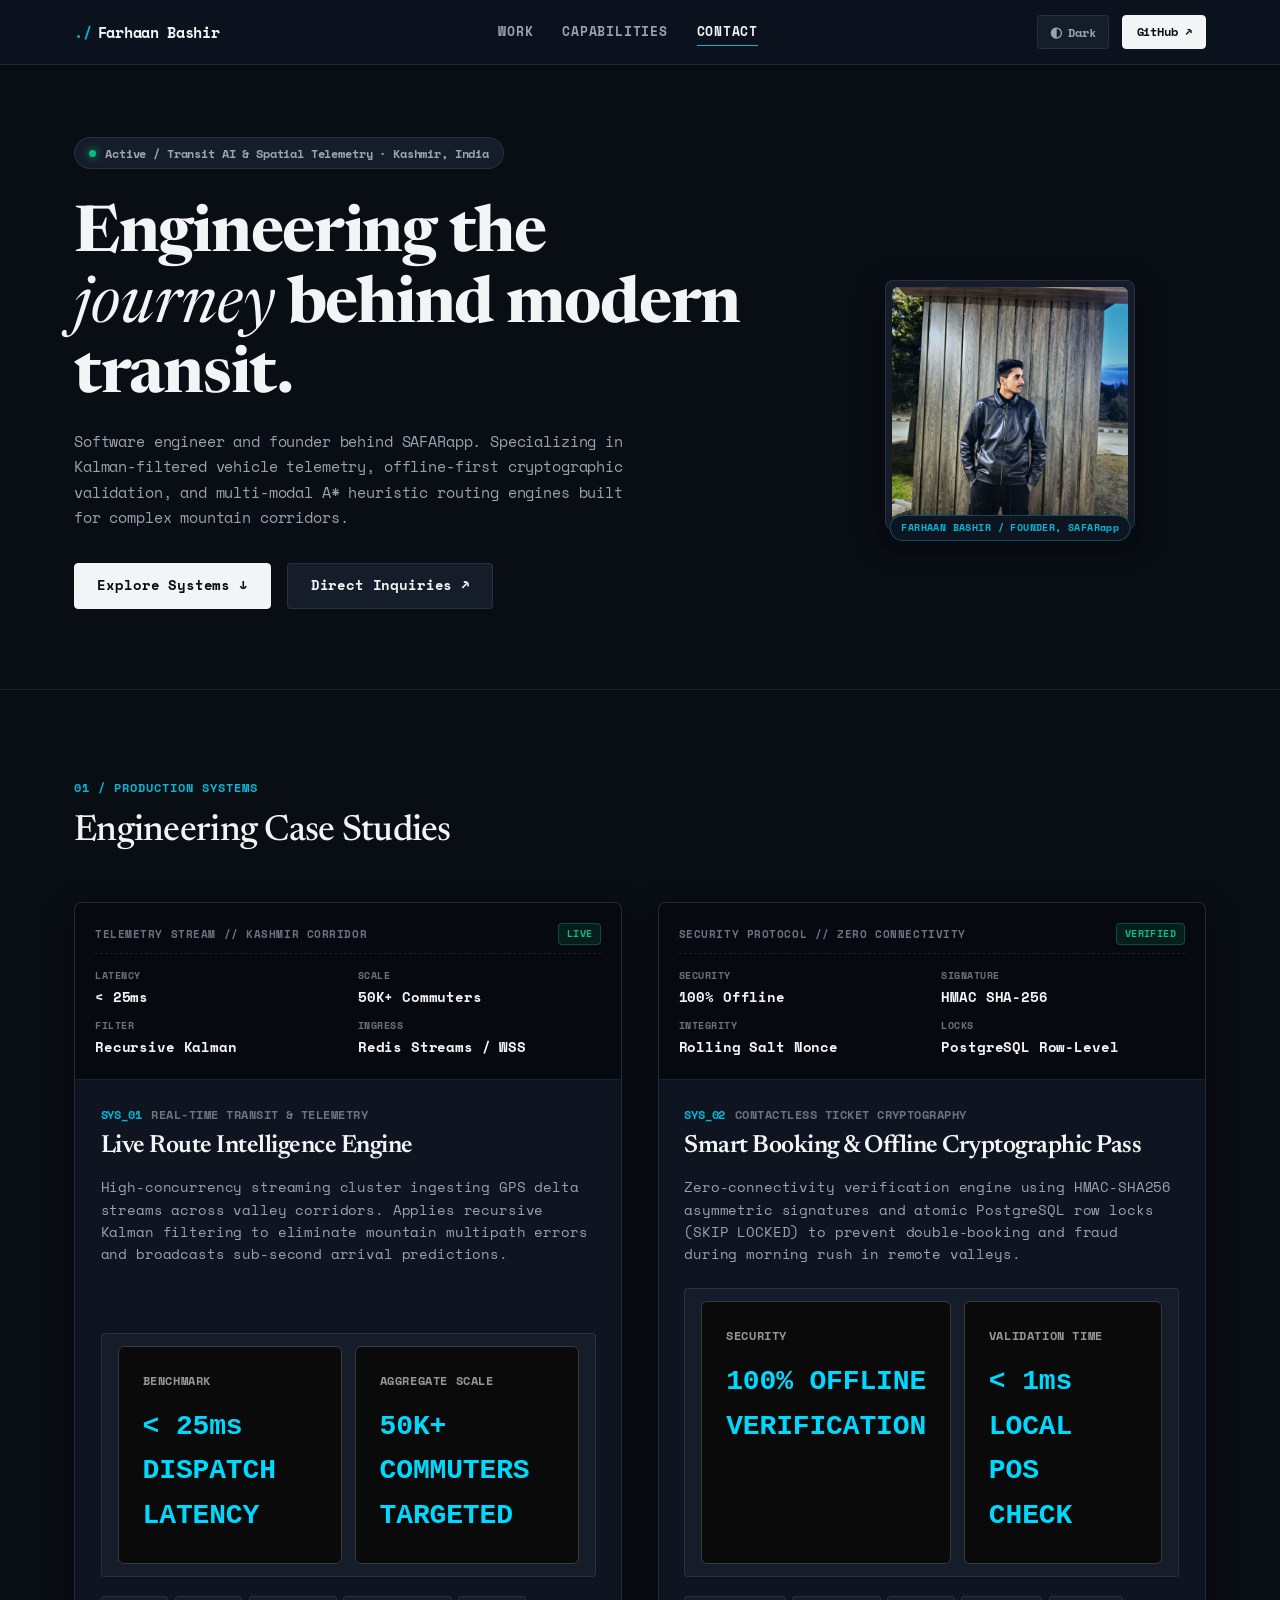
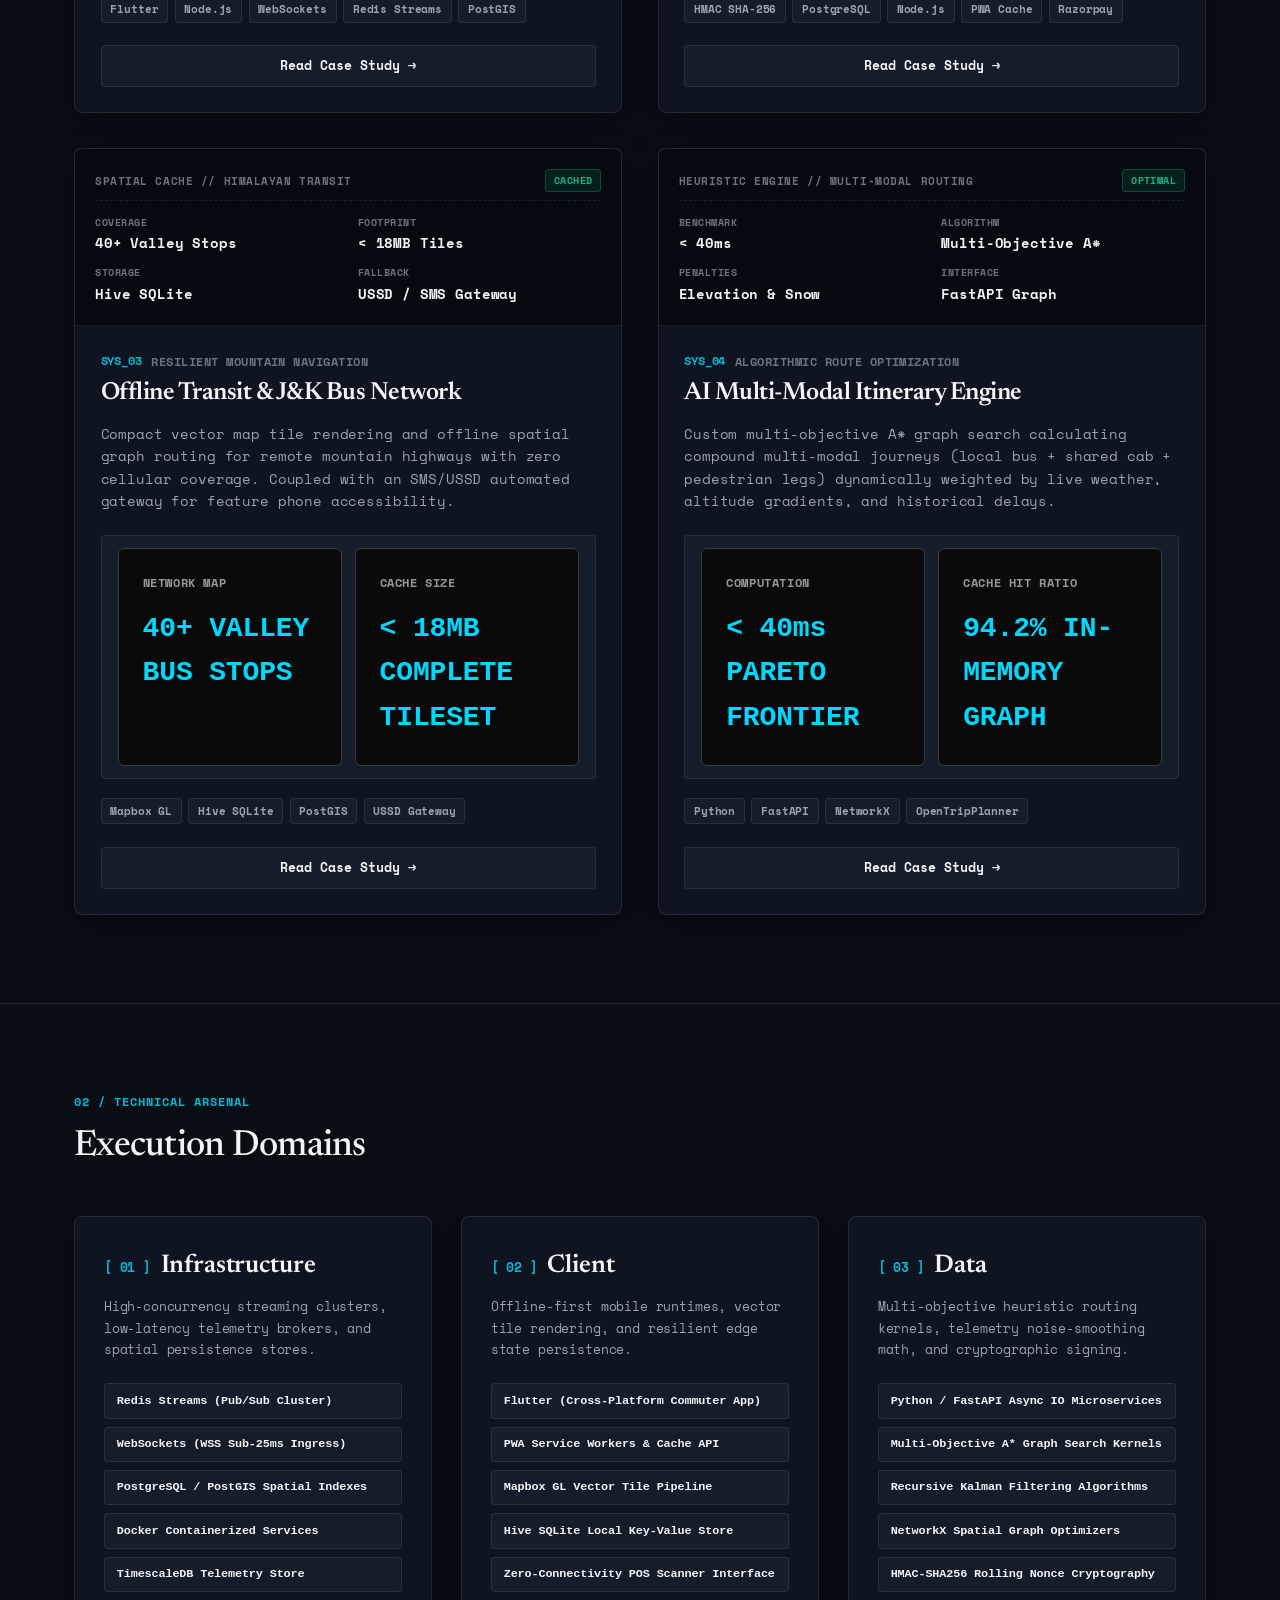
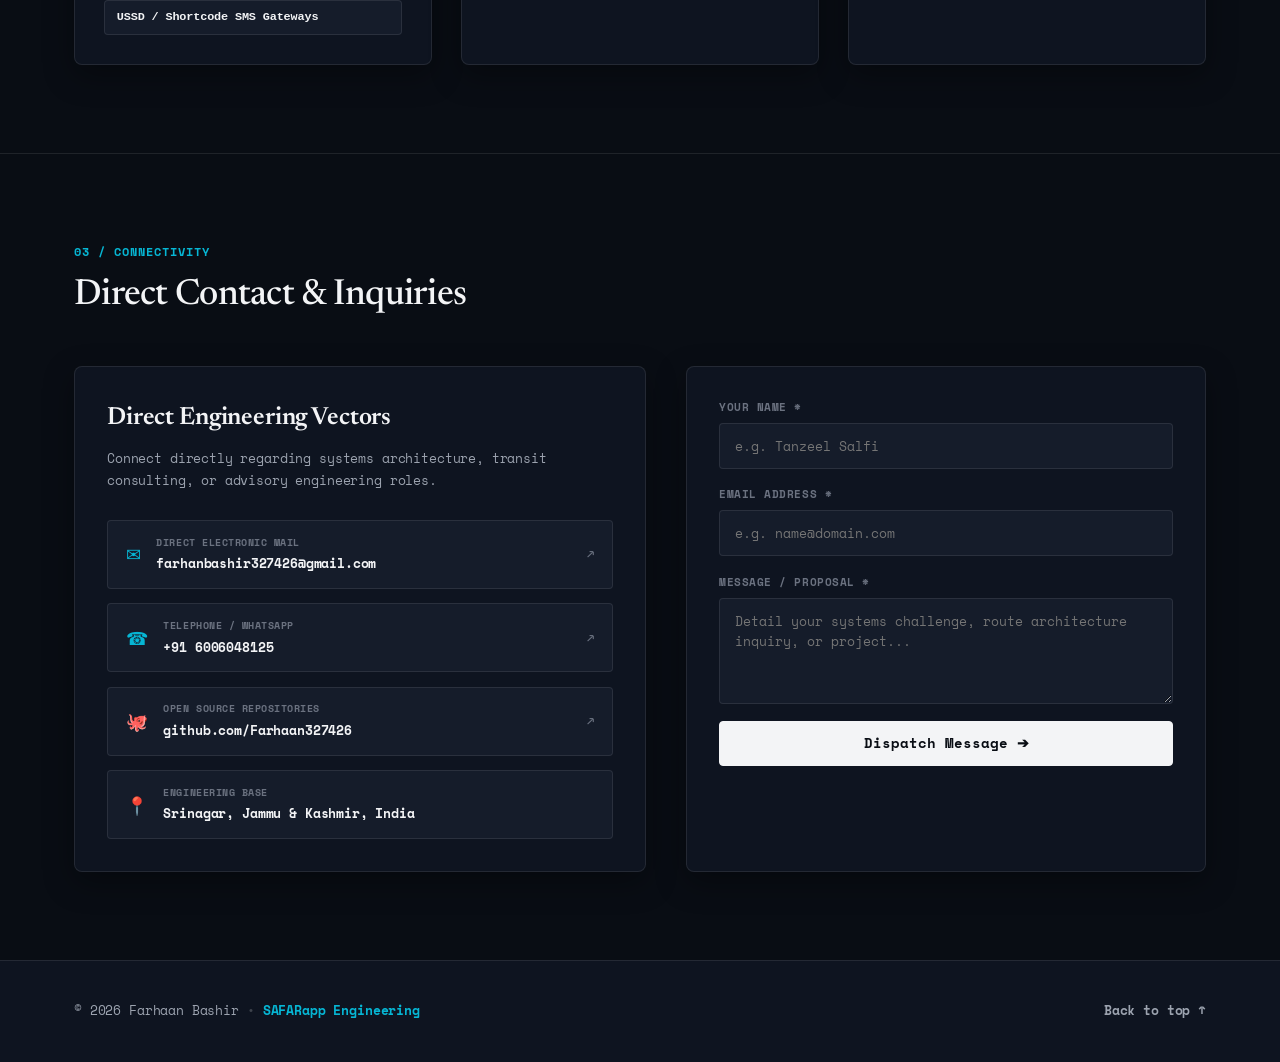
==== commit fe88fb17: "Integrate modular case-study-system.js, case-study-styles.css, and INTEGRATION.md guide" ====
--- a/index.html
+++ b/index.html
@@ -13,6 +13,7 @@
   <link href="https://fonts.googleapis.com/css2?family=Newsreader:ital,opsz,wght@0,6..72,400;0,6..72,500;0,6..72,600;1,6..72,400;1,6..72,500;1,6..72,600&family=Space+Mono:ital,wght@0,400;0,700;1,400;1,700&display=swap" rel="stylesheet">
 
   <link rel="stylesheet" href="style.css">
+  <link rel="stylesheet" href="case-study-styles.css">
 </head>
 <body>
 
@@ -153,7 +154,7 @@
                 <span class="tech-tag">PostGIS</span>
               </div>
 
-              <button class="card-btn modal-trigger-btn" data-module="telemetry" aria-label="Open architecture deep-dive for Live Route Intelligence Engine">
+              <button class="card-btn modal-trigger-btn" data-module="telemetry" data-case-study="telemetry" aria-label="Open architecture deep-dive for Live Route Intelligence Engine">
                 Read Case Study →
               </button>
             </div>
@@ -215,7 +216,7 @@
                 <span class="tech-tag">Razorpay</span>
               </div>
 
-              <button class="card-btn modal-trigger-btn" data-module="pass" aria-label="Open architecture deep-dive for Smart Booking & Offline Pass">
+              <button class="card-btn modal-trigger-btn" data-module="pass" data-case-study="pass" aria-label="Open architecture deep-dive for Smart Booking & Offline Pass">
                 Read Case Study →
               </button>
             </div>
@@ -276,7 +277,7 @@
                 <span class="tech-tag">USSD Gateway</span>
               </div>
 
-              <button class="card-btn modal-trigger-btn" data-module="navigation" aria-label="Open architecture deep-dive for Offline Transit Network">
+              <button class="card-btn modal-trigger-btn" data-module="navigation" data-case-study="navigation" aria-label="Open architecture deep-dive for Offline Transit Network">
                 Read Case Study →
               </button>
             </div>
@@ -337,7 +338,7 @@
                 <span class="tech-tag">OpenTripPlanner</span>
               </div>
 
-              <button class="card-btn modal-trigger-btn" data-module="itinerary" aria-label="Open architecture deep-dive for AI Multi-Modal Engine">
+              <button class="card-btn modal-trigger-btn" data-module="itinerary" data-case-study="itinerary" aria-label="Open architecture deep-dive for AI Multi-Modal Engine">
                 Read Case Study →
               </button>
             </div>
@@ -518,27 +519,8 @@
     </div>
   </footer>
 
-  <!-- Case Study Deep-Dive Modal (Strictly Housing Technical Assets & Architecture Flowcharts) -->
-  <div class="modal-overlay" id="moduleModal" aria-hidden="true" role="dialog" aria-labelledby="modalTitle">
-    <div class="modal-card">
-      <button class="modal-close" id="modalClose" aria-label="Close Case Study Modal">✕</button>
-      <div class="modal-header">
-        <span class="modal-tag" id="modalTag">CASE STUDY ARCHITECTURE</span>
-        <h3 class="modal-title" id="modalTitle">Module Title</h3>
-        <p class="modal-subtitle" id="modalSubtitle">Subsystem Overview</p>
-      </div>
-
-      <div class="modal-body" id="modalBody">
-        <!-- Injected via app.js -->
-      </div>
-
-      <div class="modal-footer">
-        <button class="btn-secondary" id="modalDismiss">Close Case Study</button>
-      </div>
-    </div>
-  </div>
-
-  <!-- Application Logic -->
+  <!-- Application & Case Study System Logic -->
   <script src="app.js"></script>
+  <script src="case-study-system.js"></script>
 </body>
 </html>
--- a/style.css
+++ b/style.css
@@ -15,6 +15,9 @@
   --radius-sm: 4px;
   --radius-md: 8px;
   --radius-lg: 14px;
+  --ease-in-out-cubic: cubic-bezier(0.65, 0, 0.35, 1);
+  --color-fg: var(--text-primary);
+  --color-bg: var(--bg-base);
 }
 
 /* -------------------------------------------------------------
@@ -181,7 +184,8 @@
   border-bottom: 1px solid transparent;
 }
 
-.nav-link:hover {
+.nav-link:hover,
+.nav-link.active {
   color: var(--text-primary);
   border-bottom-color: var(--accent-cyan);
 }
@@ -1095,3 +1099,807 @@
     align-items: flex-start;
   }
 }
+
+/* -------------------------------------------------------------
+   Contact Notification Toast & Button States
+   ------------------------------------------------------------- */
+.contact-notification {
+  position: fixed;
+  bottom: 24px;
+  right: 24px;
+  z-index: 1000;
+  background: var(--bg-surface);
+  border: 1px solid var(--border-accent);
+  color: var(--text-primary);
+  padding: 0.9rem 1.4rem;
+  border-radius: var(--radius-sm);
+  box-shadow: 0 16px 36px rgba(0, 0, 0, 0.4);
+  font-family: var(--font-tech);
+  font-size: 0.8rem;
+  line-height: 1.5;
+  transition: opacity 0.3s var(--ease-in-out-cubic), transform 0.3s var(--ease-in-out-cubic);
+  animation: toastSlideUp 0.3s var(--ease-in-out-cubic);
+}
+
+.contact-notification.fade-out {
+  opacity: 0;
+  transform: translateY(12px);
+}
+
+@keyframes toastSlideUp {
+  from {
+    opacity: 0;
+    transform: translateY(16px);
+  }
+  to {
+    opacity: 1;
+    transform: translateY(0);
+  }
+}
+
+button[data-state="loading"] {
+  cursor: wait;
+  opacity: 0.85;
+}
+
+button[data-state="success"] {
+  background: var(--accent-emerald) !important;
+  border-color: var(--accent-emerald) !important;
+  color: #06090F !important;
+  transition: background-color 0.2s ease, border-color 0.2s ease;
+}
+
+/* Modal Internal Sections */
+.modal-overview-text {
+  font-size: 0.92rem;
+  line-height: 1.7;
+  color: var(--text-secondary);
+  margin-bottom: 1.4rem;
+}
+
+.modal-section-header {
+  margin-top: 1.4rem;
+  margin-bottom: 0.5rem;
+}
+
+.modal-highlights-list {
+  padding-left: 1.2rem;
+  margin-bottom: 1.4rem;
+  display: flex;
+  flex-direction: column;
+  gap: 0.45rem;
+  color: var(--text-secondary);
+  font-size: 0.85rem;
+  line-height: 1.6;
+}
+
+/**
+ * CASE STUDY FULL-SCREEN VISUAL EXPERIENCE
+ * Styling for before/after slider, telemetry canvas, screenshot gallery
+ */
+
+:root {
+  --case-study-bg: #0a0a0a;
+  --case-study-fg: #f5f5f5;
+  --case-study-accent: #00d9ff;
+  --case-study-accent-dim: #0088aa;
+  --case-study-neutral-600: #404040;
+  --case-study-neutral-700: #2a2a2a;
+  --case-study-border: #3a3a3a;
+  --case-study-ease: cubic-bezier(0.4, 0, 0.2, 1);
+}
+
+/* =====================================================
+   FULL-SCREEN CONTAINER & LAYOUT
+   ===================================================== */
+
+.case-study-experience {
+  position: fixed;
+  top: 0;
+  left: 0;
+  right: 0;
+  bottom: 0;
+  width: 100%;
+  height: 100vh;
+  background: var(--case-study-bg);
+  z-index: 10000;
+  overflow-y: auto;
+  overflow-x: hidden;
+  opacity: 0;
+  pointer-events: none;
+  transition: opacity 0.3s var(--case-study-ease);
+}
+
+.case-study-experience.active {
+  opacity: 1;
+  pointer-events: all;
+}
+
+.case-study-experience > section {
+  width: 100%;
+}
+
+/* =====================================================
+   HEADER
+   ===================================================== */
+
+.case-study-header {
+  position: sticky;
+  top: 0;
+  z-index: 1001;
+  width: 100%;
+  display: flex;
+  justify-content: space-between;
+  align-items: center;
+  padding: 1.5rem 2rem;
+  background: linear-gradient(to bottom, rgba(10, 10, 10, 0.95), rgba(10, 10, 10, 0.7));
+  backdrop-filter: blur(8px);
+  border-bottom: 1px solid var(--case-study-border);
+}
+
+.header-back {
+  font-size: 0.875rem;
+  font-weight: 600;
+  text-transform: uppercase;
+  letter-spacing: 0.05em;
+  background: none;
+  border: none;
+  color: var(--case-study-fg);
+  cursor: pointer;
+  padding: 0.5rem 1rem;
+  border-radius: 4px;
+  transition: all 0.2s var(--case-study-ease);
+}
+
+.header-back:hover,
+.header-back:focus {
+  background: var(--case-study-neutral-700);
+  outline: none;
+}
+
+.header-title {
+  flex: 1;
+  font-size: 1.25rem;
+  font-weight: 700;
+  letter-spacing: -0.01em;
+  margin: 0 2rem;
+  white-space: nowrap;
+  overflow: hidden;
+  text-overflow: ellipsis;
+}
+
+.header-module-switcher {
+  display: flex;
+  gap: 0.75rem;
+}
+
+.module-pill {
+  font-size: 0.75rem;
+  font-weight: 600;
+  text-transform: uppercase;
+  letter-spacing: 0.05em;
+  padding: 0.5rem 1rem;
+  background: var(--case-study-neutral-700);
+  border: 1px solid var(--case-study-neutral-600);
+  color: var(--case-study-fg);
+  border-radius: 4px;
+  cursor: pointer;
+  transition: all 0.2s var(--case-study-ease);
+}
+
+.module-pill:hover,
+.module-pill:focus {
+  border-color: var(--case-study-accent);
+  background: rgba(0, 217, 255, 0.1);
+  outline: none;
+}
+
+.module-pill.active {
+  background: var(--case-study-accent);
+  color: var(--case-study-bg);
+  border-color: var(--case-study-accent);
+}
+
+/* =====================================================
+   HERO SECTION
+   ===================================================== */
+
+.case-study-hero {
+  position: relative;
+  width: 100%;
+  height: 100vh;
+  display: flex;
+  align-items: center;
+  justify-content: center;
+  overflow: hidden;
+}
+
+.hero-image {
+  position: absolute;
+  inset: 0;
+  width: 100%;
+  height: 100%;
+  object-fit: cover;
+}
+
+.hero-overlay {
+  position: absolute;
+  inset: 0;
+  background: linear-gradient(135deg, rgba(10, 10, 10, 0.7) 0%, rgba(10, 10, 10, 0.4) 100%);
+}
+
+.hero-content {
+  position: relative;
+  z-index: 2;
+  text-align: center;
+  max-width: 800px;
+  padding: 2rem;
+}
+
+.hero-tag {
+  font-size: 0.75rem;
+  font-weight: 600;
+  text-transform: uppercase;
+  letter-spacing: 0.1em;
+  color: var(--case-study-accent);
+  margin-bottom: 1rem;
+}
+
+.hero-title {
+  font-size: 4rem;
+  font-weight: 700;
+  line-height: 1.1;
+  letter-spacing: -0.02em;
+  margin-bottom: 1rem;
+}
+
+.hero-subtitle {
+  font-size: 1.25rem;
+  color: var(--case-study-fg);
+  opacity: 0.8;
+  line-height: 1.6;
+  margin-bottom: 3rem;
+}
+
+.hero-stats {
+  display: flex;
+  gap: 3rem;
+  justify-content: center;
+  flex-wrap: wrap;
+}
+
+.stat-block {
+  text-align: center;
+}
+
+.stat-value {
+  font-size: 2.5rem;
+  font-weight: 700;
+  color: var(--case-study-accent);
+  font-family: "SF Mono", Monaco, monospace;
+  margin-bottom: 0.5rem;
+}
+
+.stat-label {
+  font-size: 0.875rem;
+  color: var(--case-study-fg);
+  opacity: 0.6;
+  text-transform: uppercase;
+  letter-spacing: 0.05em;
+}
+
+.stat-unit {
+  font-size: 0.875rem;
+  color: var(--case-study-fg);
+  opacity: 0.6;
+}
+
+/* =====================================================
+   BEFORE/AFTER SLIDER
+   ===================================================== */
+
+.before-after-section {
+  position: relative;
+  width: 100%;
+  padding: 6rem 2rem;
+  background: var(--case-study-bg);
+  border-bottom: 1px solid var(--case-study-border);
+}
+
+.before-after-section h2 {
+  font-size: 2.5rem;
+  font-weight: 700;
+  margin-bottom: 3rem;
+  text-align: center;
+  letter-spacing: -0.01em;
+}
+
+.slider-wrapper {
+  position: relative;
+  width: 100%;
+  max-width: 900px;
+  margin: 0 auto;
+  aspect-ratio: 16 / 9;
+  overflow: hidden;
+  border-radius: 8px;
+  background: var(--case-study-neutral-700);
+}
+
+.slider-image {
+  position: absolute;
+  inset: 0;
+  width: 100%;
+  height: 100%;
+  object-fit: cover;
+}
+
+.slider-image.before {
+  z-index: 1;
+}
+
+.slider-after-container {
+  position: absolute;
+  top: 0;
+  left: 0;
+  width: 50%;
+  height: 100%;
+  overflow: hidden;
+  z-index: 2;
+}
+
+.slider-image.after {
+  position: absolute;
+  inset: 0;
+  width: 100%;
+  height: 100%;
+  object-fit: cover;
+}
+
+.slider-handle {
+  position: absolute;
+  top: 0;
+  left: 50%;
+  width: 4px;
+  height: 100%;
+  background: var(--case-study-accent);
+  cursor: col-resize;
+  z-index: 10;
+  transform: translateX(-50%);
+  outline: none;
+}
+
+.slider-handle:focus {
+  box-shadow: 0 0 0 2px var(--case-study-accent);
+}
+
+.slider-handle::before {
+  content: "";
+  position: absolute;
+  top: 50%;
+  left: 50%;
+  transform: translate(-50%, -50%);
+  width: 50px;
+  height: 50px;
+  background: var(--case-study-accent);
+  border-radius: 50%;
+  opacity: 0.2;
+  pointer-events: none;
+}
+
+.slider-label {
+  position: absolute;
+  top: 1.5rem;
+  font-size: 0.75rem;
+  font-weight: 700;
+  text-transform: uppercase;
+  letter-spacing: 0.05em;
+  color: var(--case-study-fg);
+  z-index: 8;
+}
+
+.slider-label.before {
+  left: 1.5rem;
+}
+
+.slider-label.after {
+  right: 1.5rem;
+}
+
+/* =====================================================
+   TELEMETRY CANVAS SECTION
+   ===================================================== */
+
+.telemetry-section {
+  position: relative;
+  width: 100%;
+  padding: 6rem 2rem;
+  background: var(--case-study-neutral-700);
+  border-bottom: 1px solid var(--case-study-border);
+}
+
+.telemetry-section h2 {
+  font-size: 2.5rem;
+  font-weight: 700;
+  margin-bottom: 2rem;
+  letter-spacing: -0.01em;
+}
+
+.canvas-wrapper {
+  position: relative;
+  width: 100%;
+  max-width: 100%;
+  margin: 0 auto 2rem;
+  aspect-ratio: 16 / 9;
+  background: var(--case-study-bg);
+  border-radius: 8px;
+  overflow: hidden;
+  border: 1px solid var(--case-study-border);
+}
+
+#telemetryCanvas {
+  width: 100%;
+  height: 100%;
+  display: block;
+}
+
+.canvas-controls {
+  position: absolute;
+  bottom: 1.5rem;
+  left: 1.5rem;
+  display: flex;
+  gap: 1rem;
+  z-index: 10;
+}
+
+.control-btn {
+  font-size: 0.875rem;
+  font-weight: 600;
+  text-transform: uppercase;
+  letter-spacing: 0.05em;
+  padding: 0.75rem 1.5rem;
+  background: var(--case-study-neutral-700);
+  border: 1px solid var(--case-study-neutral-600);
+  color: var(--case-study-fg);
+  border-radius: 4px;
+  cursor: pointer;
+  transition: all 0.2s var(--case-study-ease);
+}
+
+.control-btn:hover,
+.control-btn:focus {
+  background: var(--case-study-accent);
+  color: var(--case-study-bg);
+  border-color: var(--case-study-accent);
+  outline: none;
+}
+
+.metrics-grid {
+  display: grid;
+  grid-template-columns: repeat(auto-fit, minmax(220px, 1fr));
+  gap: 1.5rem;
+}
+
+.metric-item {
+  padding: 1.5rem;
+  background: var(--case-study-bg);
+  border-radius: 6px;
+  border: 1px solid var(--case-study-border);
+}
+
+.metric-label {
+  font-size: 0.75rem;
+  color: var(--case-study-fg);
+  opacity: 0.6;
+  text-transform: uppercase;
+  letter-spacing: 0.05em;
+  margin-bottom: 0.75rem;
+}
+
+.metric-value {
+  font-size: 1.75rem;
+  font-weight: 700;
+  color: var(--case-study-accent);
+  font-family: "SF Mono", Monaco, monospace;
+}
+
+/* =====================================================
+   GALLERY SECTION
+   ===================================================== */
+
+.gallery-section {
+  position: relative;
+  width: 100%;
+  padding: 6rem 2rem;
+  background: var(--case-study-bg);
+  border-bottom: 1px solid var(--case-study-border);
+}
+
+.gallery-section h2 {
+  font-size: 2.5rem;
+  font-weight: 700;
+  margin-bottom: 3rem;
+  letter-spacing: -0.01em;
+}
+
+.gallery-carousel {
+  position: relative;
+  width: 100%;
+  max-width: 900px;
+  margin: 0 auto 2rem;
+  aspect-ratio: 16 / 9;
+  background: var(--case-study-neutral-700);
+  border-radius: 8px;
+  overflow: hidden;
+}
+
+.gallery-image {
+  width: 100%;
+  height: 100%;
+  object-fit: cover;
+}
+
+.gallery-annotation {
+  position: absolute;
+  bottom: 0;
+  left: 0;
+  right: 0;
+  padding: 2rem;
+  background: linear-gradient(to top, rgba(10, 10, 10, 0.95), transparent);
+}
+
+#galleryTitle {
+  font-size: 1.25rem;
+  font-weight: 700;
+  margin-bottom: 0.5rem;
+}
+
+#galleryDescription {
+  font-size: 0.95rem;
+  color: var(--case-study-fg);
+  opacity: 0.8;
+  line-height: 1.6;
+  max-width: 500px;
+}
+
+.gallery-controls {
+  display: flex;
+  justify-content: center;
+  align-items: center;
+  gap: 2rem;
+}
+
+.gallery-btn {
+  width: 40px;
+  height: 40px;
+  border-radius: 50%;
+  background: var(--case-study-neutral-700);
+  border: 1px solid var(--case-study-neutral-600);
+  color: var(--case-study-fg);
+  cursor: pointer;
+  display: flex;
+  align-items: center;
+  justify-content: center;
+  font-size: 1rem;
+  transition: all 0.2s var(--case-study-ease);
+}
+
+.gallery-btn:hover,
+.gallery-btn:focus {
+  background: var(--case-study-accent);
+  color: var(--case-study-bg);
+  border-color: var(--case-study-accent);
+  outline: none;
+}
+
+.gallery-dots {
+  display: flex;
+  gap: 0.5rem;
+}
+
+.dot {
+  width: 8px;
+  height: 8px;
+  border-radius: 50%;
+  background: var(--case-study-neutral-600);
+  cursor: pointer;
+  transition: all 0.2s var(--case-study-ease);
+}
+
+.dot:hover,
+.dot:focus {
+  background: var(--case-study-accent);
+  outline: none;
+}
+
+.dot.active {
+  background: var(--case-study-accent);
+  width: 24px;
+  border-radius: 4px;
+}
+
+/* =====================================================
+   RESPONSIVE DESIGN
+   ===================================================== */
+
+@media (max-width: 1024px) {
+  .hero-title {
+    font-size: 3rem;
+  }
+
+  .hero-subtitle {
+    font-size: 1.1rem;
+  }
+
+  .hero-stats {
+    gap: 2rem;
+  }
+
+  .stat-value {
+    font-size: 2rem;
+  }
+
+  .before-after-section h2,
+  .telemetry-section h2,
+  .gallery-section h2 {
+    font-size: 2rem;
+  }
+}
+
+@media (max-width: 768px) {
+  .case-study-header {
+    padding: 1rem;
+    flex-direction: column;
+    gap: 1rem;
+  }
+
+  .header-back {
+    width: 100%;
+    text-align: center;
+  }
+
+  .header-title {
+    margin: 0;
+    font-size: 1rem;
+  }
+
+  .header-module-switcher {
+    width: 100%;
+    justify-content: center;
+    gap: 0.5rem;
+  }
+
+  .module-pill {
+    font-size: 0.65rem;
+    padding: 0.4rem 0.8rem;
+  }
+
+  .hero-title {
+    font-size: 2rem;
+  }
+
+  .hero-subtitle {
+    font-size: 0.95rem;
+    margin-bottom: 2rem;
+  }
+
+  .hero-stats {
+    flex-direction: column;
+    gap: 1.5rem;
+  }
+
+  .stat-value {
+    font-size: 1.75rem;
+  }
+
+  .before-after-section,
+  .telemetry-section,
+  .gallery-section {
+    padding: 3rem 1rem;
+  }
+
+  .before-after-section h2,
+  .telemetry-section h2,
+  .gallery-section h2 {
+    font-size: 1.5rem;
+    margin-bottom: 2rem;
+  }
+
+  .slider-label {
+    font-size: 0.65rem;
+    top: 1rem;
+  }
+
+  .slider-label.before {
+    left: 1rem;
+  }
+
+  .slider-label.after {
+    right: 1rem;
+  }
+
+  .canvas-controls {
+    bottom: 1rem;
+    left: 1rem;
+    gap: 0.75rem;
+  }
+
+  .control-btn {
+    font-size: 0.75rem;
+    padding: 0.5rem 1rem;
+  }
+
+  .metrics-grid {
+    grid-template-columns: 1fr 1fr;
+    gap: 1rem;
+  }
+
+  .metric-item {
+    padding: 1rem;
+  }
+
+  .metric-value {
+    font-size: 1.25rem;
+  }
+
+  .gallery-controls {
+    gap: 1rem;
+  }
+
+  .gallery-btn {
+    width: 36px;
+    height: 36px;
+    font-size: 0.9rem;
+  }
+}
+
+@media (max-width: 480px) {
+  .hero-title {
+    font-size: 1.5rem;
+  }
+
+  .hero-stats {
+    gap: 1rem;
+  }
+
+  .stat-value {
+    font-size: 1.5rem;
+  }
+
+  .stat-label {
+    font-size: 0.7rem;
+  }
+
+  .metrics-grid {
+    grid-template-columns: 1fr;
+  }
+
+  .gallery-controls {
+    width: 100%;
+    justify-content: space-between;
+  }
+}
+
+/* =====================================================
+   ACCESSIBILITY
+   ===================================================== */
+
+@media (prefers-reduced-motion: reduce) {
+  .case-study-experience,
+  .slider-handle,
+  .control-btn,
+  .gallery-btn,
+  .dot,
+  .module-pill,
+  .header-back {
+    transition: none;
+  }
+}
+
+/* Focus visible for keyboard navigation */
+.case-study-experience *:focus-visible {
+  outline: 2px solid var(--case-study-accent);
+  outline-offset: 2px;
+}
+
+
+
--- a/case-study-styles.css
+++ b/case-study-styles.css
@@ -0,0 +1,727 @@
+/**
+ * CASE STUDY FULL-SCREEN VISUAL EXPERIENCE
+ * Styling for before/after slider, telemetry canvas, screenshot gallery
+ */
+
+:root {
+  --case-study-bg: #0a0a0a;
+  --case-study-fg: #f5f5f5;
+  --case-study-accent: #00d9ff;
+  --case-study-accent-dim: #0088aa;
+  --case-study-neutral-600: #404040;
+  --case-study-neutral-700: #2a2a2a;
+  --case-study-border: #3a3a3a;
+  --case-study-ease: cubic-bezier(0.4, 0, 0.2, 1);
+}
+
+/* =====================================================
+   FULL-SCREEN CONTAINER & LAYOUT
+   ===================================================== */
+
+.case-study-experience {
+  position: fixed;
+  top: 0;
+  left: 0;
+  right: 0;
+  bottom: 0;
+  width: 100%;
+  height: 100vh;
+  background: var(--case-study-bg);
+  z-index: 10000;
+  overflow-y: auto;
+  overflow-x: hidden;
+  opacity: 0;
+  pointer-events: none;
+  transition: opacity 0.3s var(--case-study-ease);
+}
+
+.case-study-experience.active {
+  opacity: 1;
+  pointer-events: all;
+}
+
+.case-study-experience > section {
+  width: 100%;
+}
+
+/* =====================================================
+   HEADER
+   ===================================================== */
+
+.case-study-header {
+  position: sticky;
+  top: 0;
+  z-index: 1001;
+  width: 100%;
+  display: flex;
+  justify-content: space-between;
+  align-items: center;
+  padding: 1.5rem 2rem;
+  background: linear-gradient(to bottom, rgba(10, 10, 10, 0.95), rgba(10, 10, 10, 0.7));
+  backdrop-filter: blur(8px);
+  border-bottom: 1px solid var(--case-study-border);
+}
+
+.header-back {
+  font-size: 0.875rem;
+  font-weight: 600;
+  text-transform: uppercase;
+  letter-spacing: 0.05em;
+  background: none;
+  border: none;
+  color: var(--case-study-fg);
+  cursor: pointer;
+  padding: 0.5rem 1rem;
+  border-radius: 4px;
+  transition: all 0.2s var(--case-study-ease);
+}
+
+.header-back:hover,
+.header-back:focus {
+  background: var(--case-study-neutral-700);
+  outline: none;
+}
+
+.header-title {
+  flex: 1;
+  font-size: 1.25rem;
+  font-weight: 700;
+  letter-spacing: -0.01em;
+  margin: 0 2rem;
+  white-space: nowrap;
+  overflow: hidden;
+  text-overflow: ellipsis;
+}
+
+.header-module-switcher {
+  display: flex;
+  gap: 0.75rem;
+}
+
+.module-pill {
+  font-size: 0.75rem;
+  font-weight: 600;
+  text-transform: uppercase;
+  letter-spacing: 0.05em;
+  padding: 0.5rem 1rem;
+  background: var(--case-study-neutral-700);
+  border: 1px solid var(--case-study-neutral-600);
+  color: var(--case-study-fg);
+  border-radius: 4px;
+  cursor: pointer;
+  transition: all 0.2s var(--case-study-ease);
+}
+
+.module-pill:hover,
+.module-pill:focus {
+  border-color: var(--case-study-accent);
+  background: rgba(0, 217, 255, 0.1);
+  outline: none;
+}
+
+.module-pill.active {
+  background: var(--case-study-accent);
+  color: var(--case-study-bg);
+  border-color: var(--case-study-accent);
+}
+
+/* =====================================================
+   HERO SECTION
+   ===================================================== */
+
+.case-study-hero {
+  position: relative;
+  width: 100%;
+  height: 100vh;
+  display: flex;
+  align-items: center;
+  justify-content: center;
+  overflow: hidden;
+}
+
+.hero-image {
+  position: absolute;
+  inset: 0;
+  width: 100%;
+  height: 100%;
+  object-fit: cover;
+}
+
+.hero-overlay {
+  position: absolute;
+  inset: 0;
+  background: linear-gradient(135deg, rgba(10, 10, 10, 0.7) 0%, rgba(10, 10, 10, 0.4) 100%);
+}
+
+.hero-content {
+  position: relative;
+  z-index: 2;
+  text-align: center;
+  max-width: 800px;
+  padding: 2rem;
+}
+
+.hero-tag {
+  font-size: 0.75rem;
+  font-weight: 600;
+  text-transform: uppercase;
+  letter-spacing: 0.1em;
+  color: var(--case-study-accent);
+  margin-bottom: 1rem;
+}
+
+.hero-title {
+  font-size: 4rem;
+  font-weight: 700;
+  line-height: 1.1;
+  letter-spacing: -0.02em;
+  margin-bottom: 1rem;
+}
+
+.hero-subtitle {
+  font-size: 1.25rem;
+  color: var(--case-study-fg);
+  opacity: 0.8;
+  line-height: 1.6;
+  margin-bottom: 3rem;
+}
+
+.hero-stats {
+  display: flex;
+  gap: 3rem;
+  justify-content: center;
+  flex-wrap: wrap;
+}
+
+.stat-block {
+  text-align: center;
+}
+
+.stat-value {
+  font-size: 2.5rem;
+  font-weight: 700;
+  color: var(--case-study-accent);
+  font-family: "SF Mono", Monaco, monospace;
+  margin-bottom: 0.5rem;
+}
+
+.stat-label {
+  font-size: 0.875rem;
+  color: var(--case-study-fg);
+  opacity: 0.6;
+  text-transform: uppercase;
+  letter-spacing: 0.05em;
+}
+
+.stat-unit {
+  font-size: 0.875rem;
+  color: var(--case-study-fg);
+  opacity: 0.6;
+}
+
+/* =====================================================
+   BEFORE/AFTER SLIDER
+   ===================================================== */
+
+.before-after-section {
+  position: relative;
+  width: 100%;
+  padding: 6rem 2rem;
+  background: var(--case-study-bg);
+  border-bottom: 1px solid var(--case-study-border);
+}
+
+.before-after-section h2 {
+  font-size: 2.5rem;
+  font-weight: 700;
+  margin-bottom: 3rem;
+  text-align: center;
+  letter-spacing: -0.01em;
+}
+
+.slider-wrapper {
+  position: relative;
+  width: 100%;
+  max-width: 900px;
+  margin: 0 auto;
+  aspect-ratio: 16 / 9;
+  overflow: hidden;
+  border-radius: 8px;
+  background: var(--case-study-neutral-700);
+}
+
+.slider-image {
+  position: absolute;
+  inset: 0;
+  width: 100%;
+  height: 100%;
+  object-fit: cover;
+}
+
+.slider-image.before {
+  z-index: 1;
+}
+
+.slider-after-container {
+  position: absolute;
+  top: 0;
+  left: 0;
+  width: 50%;
+  height: 100%;
+  overflow: hidden;
+  z-index: 2;
+}
+
+.slider-image.after {
+  position: absolute;
+  inset: 0;
+  width: 100%;
+  height: 100%;
+  object-fit: cover;
+}
+
+.slider-handle {
+  position: absolute;
+  top: 0;
+  left: 50%;
+  width: 4px;
+  height: 100%;
+  background: var(--case-study-accent);
+  cursor: col-resize;
+  z-index: 10;
+  transform: translateX(-50%);
+  outline: none;
+}
+
+.slider-handle:focus {
+  box-shadow: 0 0 0 2px var(--case-study-accent);
+}
+
+.slider-handle::before {
+  content: "";
+  position: absolute;
+  top: 50%;
+  left: 50%;
+  transform: translate(-50%, -50%);
+  width: 50px;
+  height: 50px;
+  background: var(--case-study-accent);
+  border-radius: 50%;
+  opacity: 0.2;
+  pointer-events: none;
+}
+
+.slider-label {
+  position: absolute;
+  top: 1.5rem;
+  font-size: 0.75rem;
+  font-weight: 700;
+  text-transform: uppercase;
+  letter-spacing: 0.05em;
+  color: var(--case-study-fg);
+  z-index: 8;
+}
+
+.slider-label.before {
+  left: 1.5rem;
+}
+
+.slider-label.after {
+  right: 1.5rem;
+}
+
+/* =====================================================
+   TELEMETRY CANVAS SECTION
+   ===================================================== */
+
+.telemetry-section {
+  position: relative;
+  width: 100%;
+  padding: 6rem 2rem;
+  background: var(--case-study-neutral-700);
+  border-bottom: 1px solid var(--case-study-border);
+}
+
+.telemetry-section h2 {
+  font-size: 2.5rem;
+  font-weight: 700;
+  margin-bottom: 2rem;
+  letter-spacing: -0.01em;
+}
+
+.canvas-wrapper {
+  position: relative;
+  width: 100%;
+  max-width: 100%;
+  margin: 0 auto 2rem;
+  aspect-ratio: 16 / 9;
+  background: var(--case-study-bg);
+  border-radius: 8px;
+  overflow: hidden;
+  border: 1px solid var(--case-study-border);
+}
+
+#telemetryCanvas {
+  width: 100%;
+  height: 100%;
+  display: block;
+}
+
+.canvas-controls {
+  position: absolute;
+  bottom: 1.5rem;
+  left: 1.5rem;
+  display: flex;
+  gap: 1rem;
+  z-index: 10;
+}
+
+.control-btn {
+  font-size: 0.875rem;
+  font-weight: 600;
+  text-transform: uppercase;
+  letter-spacing: 0.05em;
+  padding: 0.75rem 1.5rem;
+  background: var(--case-study-neutral-700);
+  border: 1px solid var(--case-study-neutral-600);
+  color: var(--case-study-fg);
+  border-radius: 4px;
+  cursor: pointer;
+  transition: all 0.2s var(--case-study-ease);
+}
+
+.control-btn:hover,
+.control-btn:focus {
+  background: var(--case-study-accent);
+  color: var(--case-study-bg);
+  border-color: var(--case-study-accent);
+  outline: none;
+}
+
+.metrics-grid {
+  display: grid;
+  grid-template-columns: repeat(auto-fit, minmax(220px, 1fr));
+  gap: 1.5rem;
+}
+
+.metric-item {
+  padding: 1.5rem;
+  background: var(--case-study-bg);
+  border-radius: 6px;
+  border: 1px solid var(--case-study-border);
+}
+
+.metric-label {
+  font-size: 0.75rem;
+  color: var(--case-study-fg);
+  opacity: 0.6;
+  text-transform: uppercase;
+  letter-spacing: 0.05em;
+  margin-bottom: 0.75rem;
+}
+
+.metric-value {
+  font-size: 1.75rem;
+  font-weight: 700;
+  color: var(--case-study-accent);
+  font-family: "SF Mono", Monaco, monospace;
+}
+
+/* =====================================================
+   GALLERY SECTION
+   ===================================================== */
+
+.gallery-section {
+  position: relative;
+  width: 100%;
+  padding: 6rem 2rem;
+  background: var(--case-study-bg);
+  border-bottom: 1px solid var(--case-study-border);
+}
+
+.gallery-section h2 {
+  font-size: 2.5rem;
+  font-weight: 700;
+  margin-bottom: 3rem;
+  letter-spacing: -0.01em;
+}
+
+.gallery-carousel {
+  position: relative;
+  width: 100%;
+  max-width: 900px;
+  margin: 0 auto 2rem;
+  aspect-ratio: 16 / 9;
+  background: var(--case-study-neutral-700);
+  border-radius: 8px;
+  overflow: hidden;
+}
+
+.gallery-image {
+  width: 100%;
+  height: 100%;
+  object-fit: cover;
+}
+
+.gallery-annotation {
+  position: absolute;
+  bottom: 0;
+  left: 0;
+  right: 0;
+  padding: 2rem;
+  background: linear-gradient(to top, rgba(10, 10, 10, 0.95), transparent);
+}
+
+#galleryTitle {
+  font-size: 1.25rem;
+  font-weight: 700;
+  margin-bottom: 0.5rem;
+}
+
+#galleryDescription {
+  font-size: 0.95rem;
+  color: var(--case-study-fg);
+  opacity: 0.8;
+  line-height: 1.6;
+  max-width: 500px;
+}
+
+.gallery-controls {
+  display: flex;
+  justify-content: center;
+  align-items: center;
+  gap: 2rem;
+}
+
+.gallery-btn {
+  width: 40px;
+  height: 40px;
+  border-radius: 50%;
+  background: var(--case-study-neutral-700);
+  border: 1px solid var(--case-study-neutral-600);
+  color: var(--case-study-fg);
+  cursor: pointer;
+  display: flex;
+  align-items: center;
+  justify-content: center;
+  font-size: 1rem;
+  transition: all 0.2s var(--case-study-ease);
+}
+
+.gallery-btn:hover,
+.gallery-btn:focus {
+  background: var(--case-study-accent);
+  color: var(--case-study-bg);
+  border-color: var(--case-study-accent);
+  outline: none;
+}
+
+.gallery-dots {
+  display: flex;
+  gap: 0.5rem;
+}
+
+.dot {
+  width: 8px;
+  height: 8px;
+  border-radius: 50%;
+  background: var(--case-study-neutral-600);
+  cursor: pointer;
+  transition: all 0.2s var(--case-study-ease);
+}
+
+.dot:hover,
+.dot:focus {
+  background: var(--case-study-accent);
+  outline: none;
+}
+
+.dot.active {
+  background: var(--case-study-accent);
+  width: 24px;
+  border-radius: 4px;
+}
+
+/* =====================================================
+   RESPONSIVE DESIGN
+   ===================================================== */
+
+@media (max-width: 1024px) {
+  .hero-title {
+    font-size: 3rem;
+  }
+
+  .hero-subtitle {
+    font-size: 1.1rem;
+  }
+
+  .hero-stats {
+    gap: 2rem;
+  }
+
+  .stat-value {
+    font-size: 2rem;
+  }
+
+  .before-after-section h2,
+  .telemetry-section h2,
+  .gallery-section h2 {
+    font-size: 2rem;
+  }
+}
+
+@media (max-width: 768px) {
+  .case-study-header {
+    padding: 1rem;
+    flex-direction: column;
+    gap: 1rem;
+  }
+
+  .header-back {
+    width: 100%;
+    text-align: center;
+  }
+
+  .header-title {
+    margin: 0;
+    font-size: 1rem;
+  }
+
+  .header-module-switcher {
+    width: 100%;
+    justify-content: center;
+    gap: 0.5rem;
+  }
+
+  .module-pill {
+    font-size: 0.65rem;
+    padding: 0.4rem 0.8rem;
+  }
+
+  .hero-title {
+    font-size: 2rem;
+  }
+
+  .hero-subtitle {
+    font-size: 0.95rem;
+    margin-bottom: 2rem;
+  }
+
+  .hero-stats {
+    flex-direction: column;
+    gap: 1.5rem;
+  }
+
+  .stat-value {
+    font-size: 1.75rem;
+  }
+
+  .before-after-section,
+  .telemetry-section,
+  .gallery-section {
+    padding: 3rem 1rem;
+  }
+
+  .before-after-section h2,
+  .telemetry-section h2,
+  .gallery-section h2 {
+    font-size: 1.5rem;
+    margin-bottom: 2rem;
+  }
+
+  .slider-label {
+    font-size: 0.65rem;
+    top: 1rem;
+  }
+
+  .slider-label.before {
+    left: 1rem;
+  }
+
+  .slider-label.after {
+    right: 1rem;
+  }
+
+  .canvas-controls {
+    bottom: 1rem;
+    left: 1rem;
+    gap: 0.75rem;
+  }
+
+  .control-btn {
+    font-size: 0.75rem;
+    padding: 0.5rem 1rem;
+  }
+
+  .metrics-grid {
+    grid-template-columns: 1fr 1fr;
+    gap: 1rem;
+  }
+
+  .metric-item {
+    padding: 1rem;
+  }
+
+  .metric-value {
+    font-size: 1.25rem;
+  }
+
+  .gallery-controls {
+    gap: 1rem;
+  }
+
+  .gallery-btn {
+    width: 36px;
+    height: 36px;
+    font-size: 0.9rem;
+  }
+}
+
+@media (max-width: 480px) {
+  .hero-title {
+    font-size: 1.5rem;
+  }
+
+  .hero-stats {
+    gap: 1rem;
+  }
+
+  .stat-value {
+    font-size: 1.5rem;
+  }
+
+  .stat-label {
+    font-size: 0.7rem;
+  }
+
+  .metrics-grid {
+    grid-template-columns: 1fr;
+  }
+
+  .gallery-controls {
+    width: 100%;
+    justify-content: space-between;
+  }
+}
+
+/* =====================================================
+   ACCESSIBILITY
+   ===================================================== */
+
+@media (prefers-reduced-motion: reduce) {
+  .case-study-experience,
+  .slider-handle,
+  .control-btn,
+  .gallery-btn,
+  .dot,
+  .module-pill,
+  .header-back {
+    transition: none;
+  }
+}
+
+/* Focus visible for keyboard navigation */
+.case-study-experience *:focus-visible {
+  outline: 2px solid var(--case-study-accent);
+  outline-offset: 2px;
+}
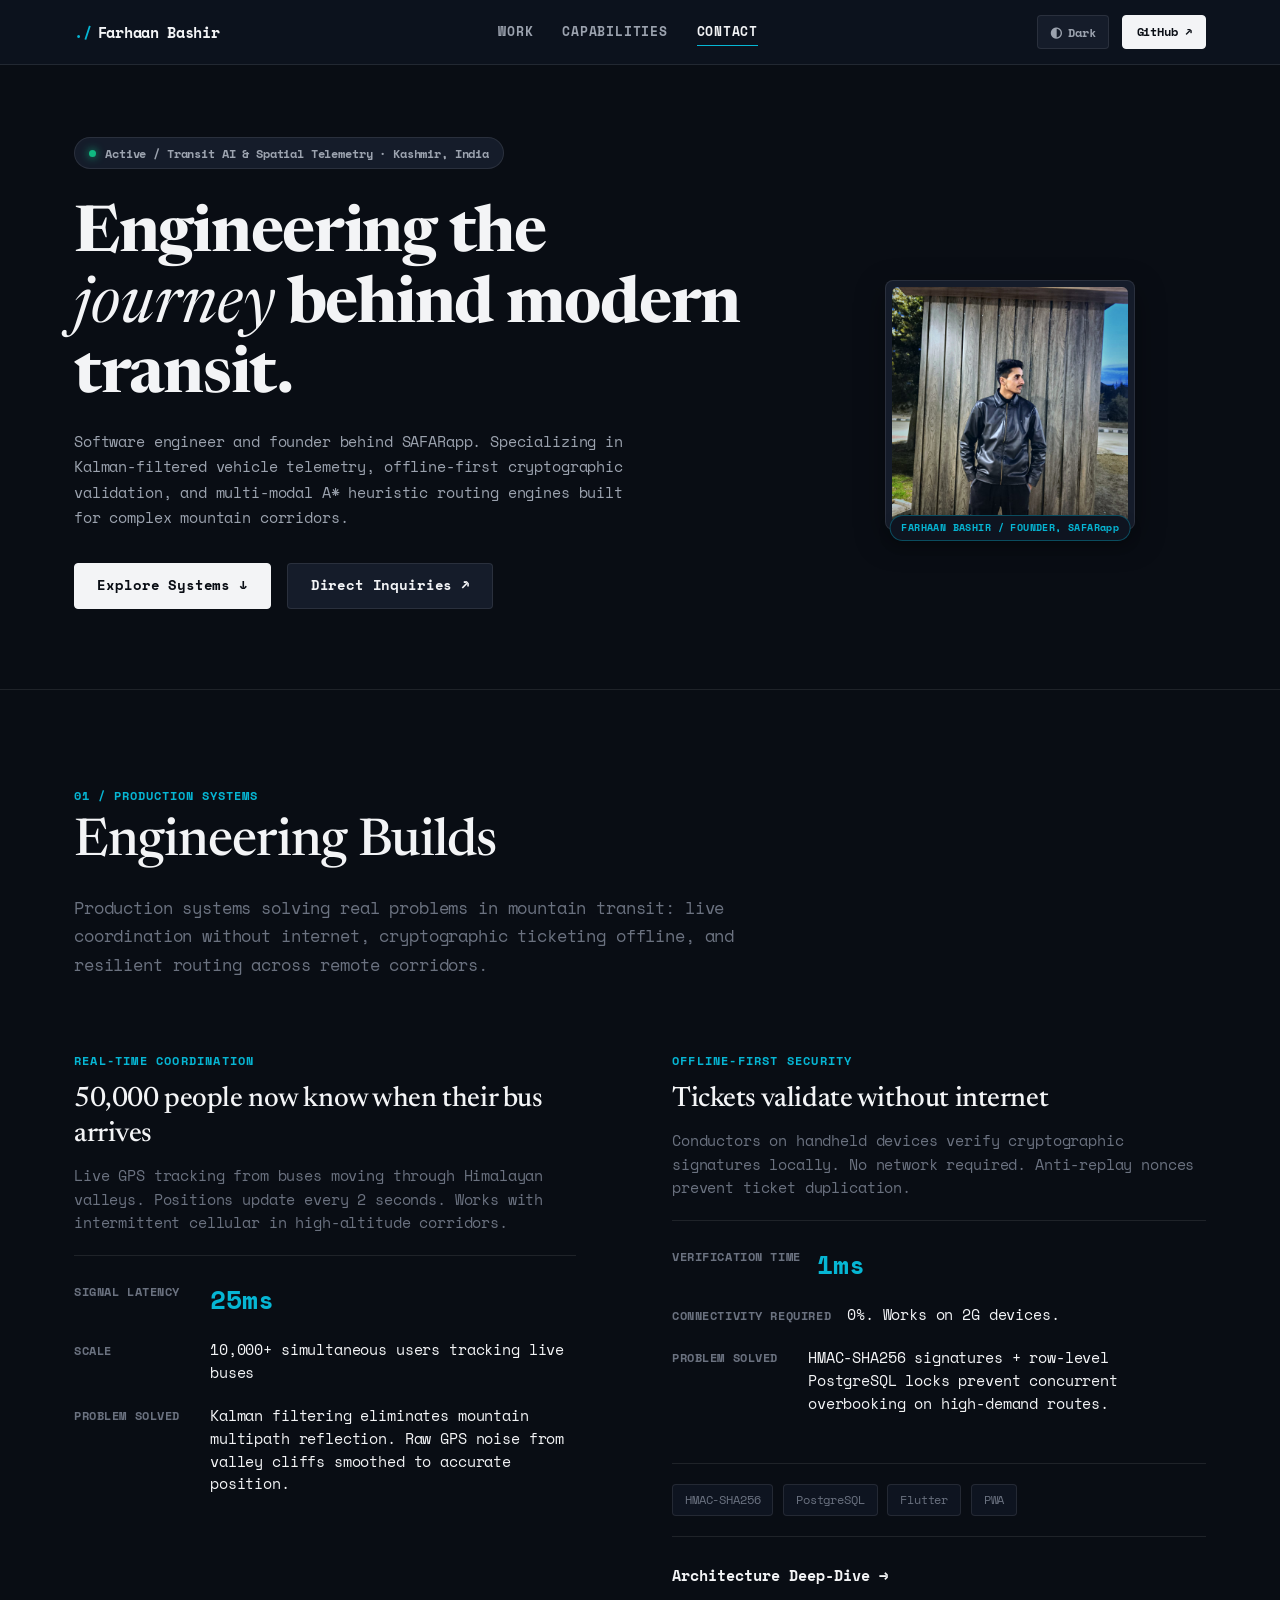
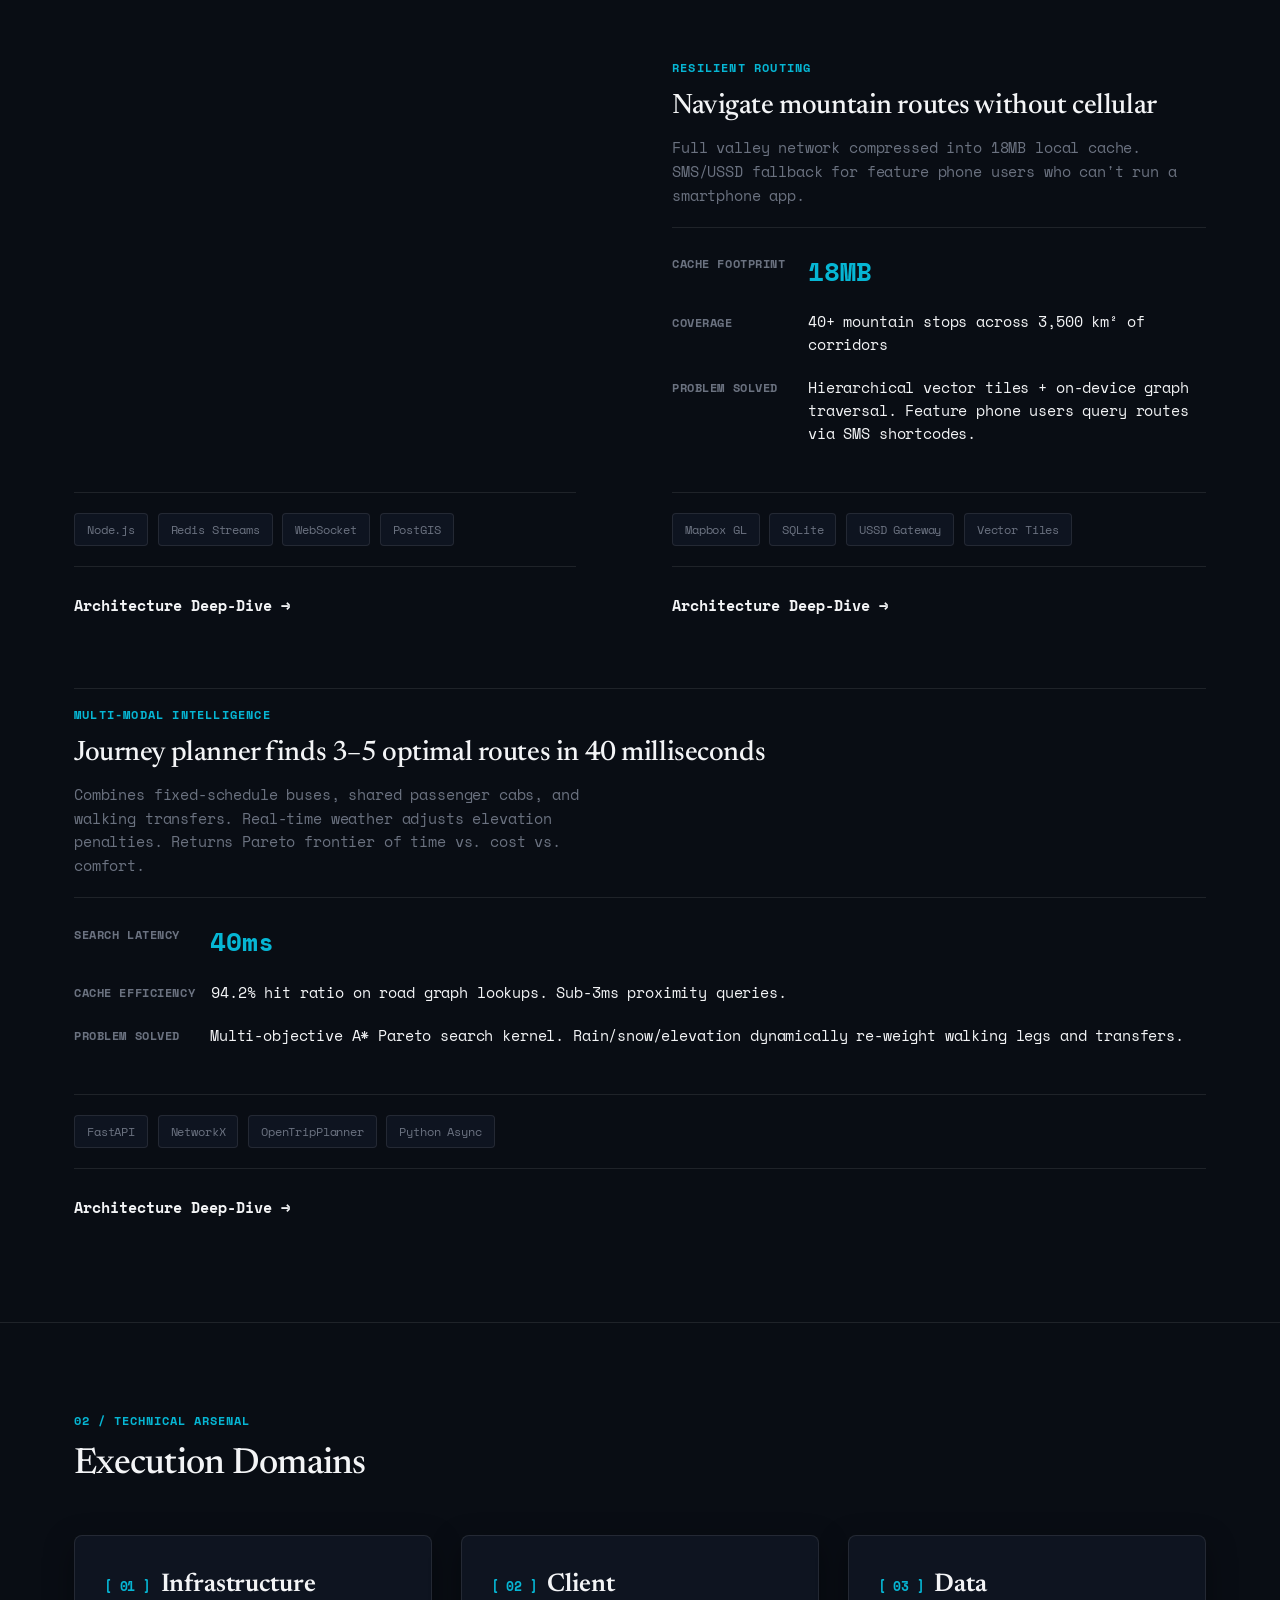
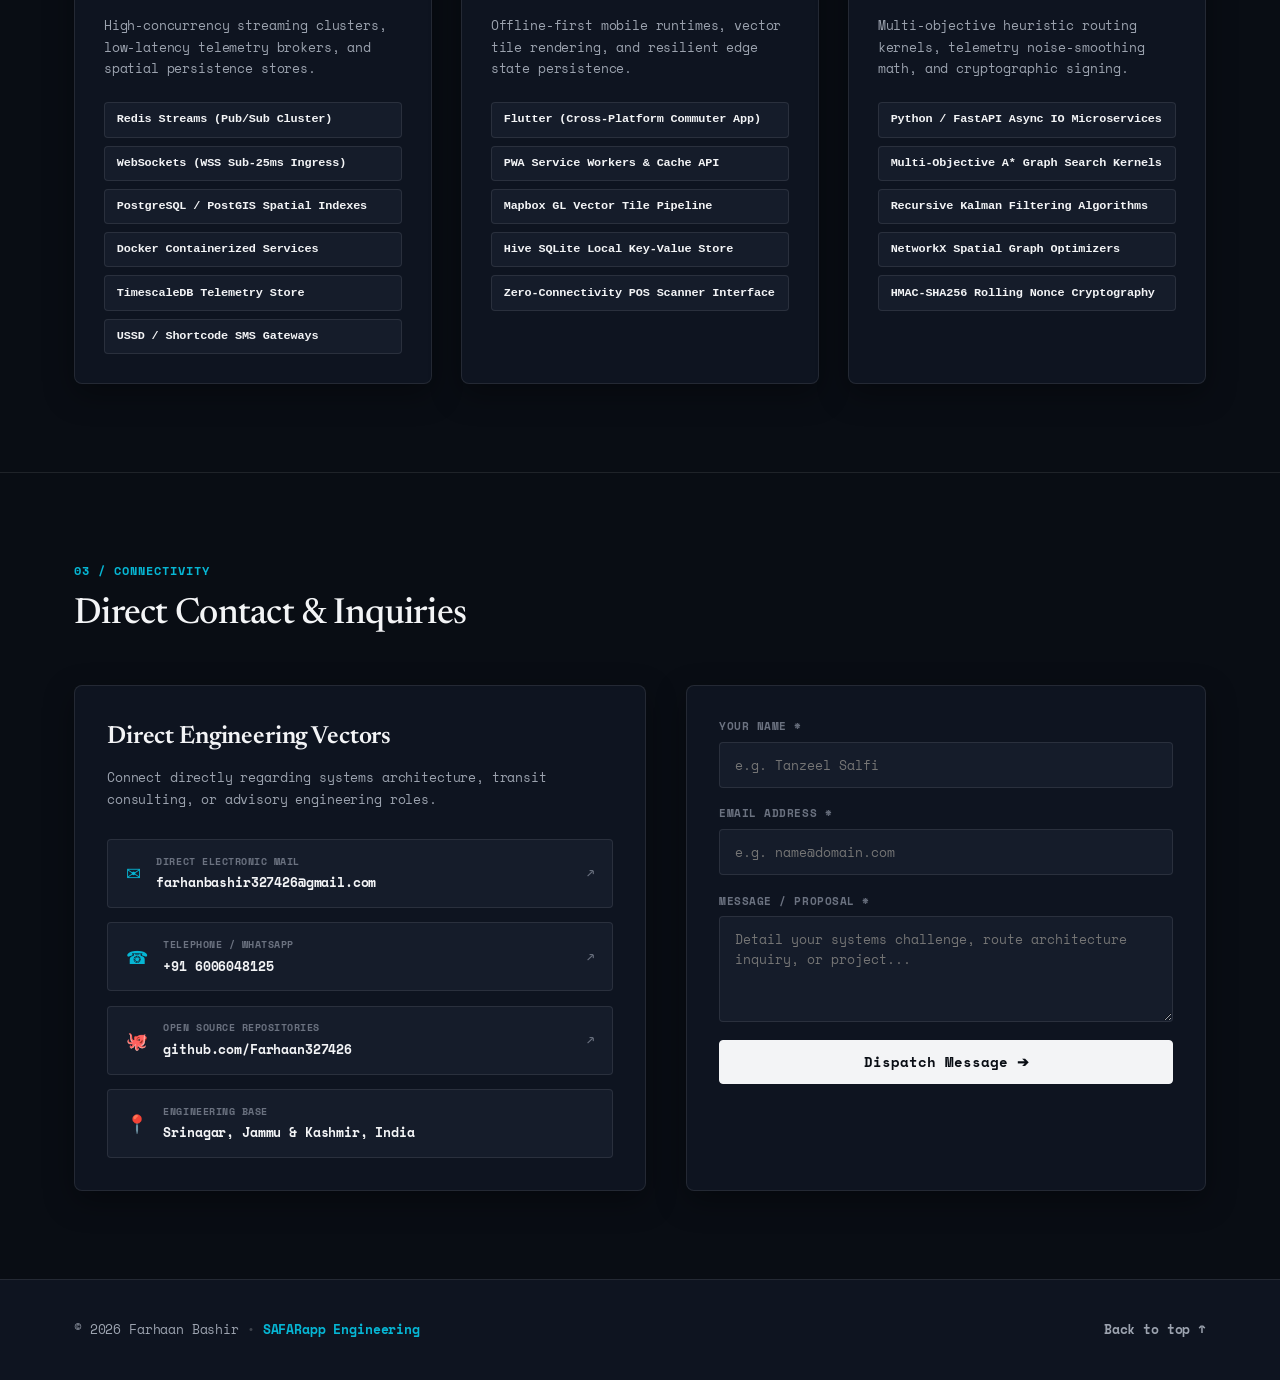
==== commit 9d1c71f0: "feat: implement asymmetrical Engineering Builds layout with factual metrics and editorial typography" ====
--- a/index.html
+++ b/index.html
@@ -12,8 +12,8 @@
   <link rel="preconnect" href="https://fonts.gstatic.com" crossorigin>
   <link href="https://fonts.googleapis.com/css2?family=Newsreader:ital,opsz,wght@0,6..72,400;0,6..72,500;0,6..72,600;1,6..72,400;1,6..72,500;1,6..72,600&family=Space+Mono:ital,wght@0,400;0,700;1,400;1,700&display=swap" rel="stylesheet">
 
-  <link rel="stylesheet" href="style.css">
-  <link rel="stylesheet" href="case-study-styles.css">
+  <link rel="stylesheet" href="style.css?v=3.0">
+  <link rel="stylesheet" href="case-study-styles.css?v=3.0">
 </head>
 <body>
 
@@ -87,263 +87,163 @@
       </div>
     </section>
 
-    <!-- Section 01: Selected Work (Static CSS Grid, Reallocated Aggregate Impact Metrics, Space Mono Thumbnails) -->
-    <section class="section-pad work-section" id="work">
+    <!-- Section 01: Engineering Builds (Asymmetrical Grid) -->
+    <section class="section-pad projects-section" id="work">
       <div class="shell">
-        <div class="section-header">
+        <div class="section-intro">
           <span class="section-tag">01 / Production Systems</span>
-          <h2 class="section-title">Engineering Case Studies</h2>
-        </div>
-
-        <!-- Static High-Visibility CSS Grid (Permanent 4-Card Presentation, Zero Filter Bar) -->
-        <div class="project-grid">
-
-          <!-- Card 01: Live Route Intelligence Engine -->
-          <article class="project-card" data-module="telemetry">
-            <div class="card-metric-thumbnail">
-              <div class="thumb-header">
-                <span class="thumb-label">TELEMETRY STREAM // KASHMIR CORRIDOR</span>
-                <span class="thumb-status-pill">LIVE</span>
-              </div>
-              <div class="thumb-grid">
-                <div class="thumb-stat">
-                  <span class="stat-k">LATENCY</span>
-                  <span class="stat-v">&lt; 25ms</span>
-                </div>
-                <div class="thumb-stat">
-                  <span class="stat-k">SCALE</span>
-                  <span class="stat-v">50K+ Commuters</span>
-                </div>
-                <div class="thumb-stat">
-                  <span class="stat-k">FILTER</span>
-                  <span class="stat-v">Recursive Kalman</span>
-                </div>
-                <div class="thumb-stat">
-                  <span class="stat-k">INGRESS</span>
-                  <span class="stat-v">Redis Streams / WSS</span>
-                </div>
-              </div>
-            </div>
-
-            <div class="card-body">
-              <div class="card-meta">
-                <span class="card-index">SYS_01</span>
-                <span class="card-domain">Real-Time Transit &amp; Telemetry</span>
-              </div>
-              <h3 class="card-title">Live Route Intelligence Engine</h3>
-              <p class="card-desc">
-                High-concurrency streaming cluster ingesting GPS delta streams across valley corridors. Applies recursive Kalman filtering to eliminate mountain multipath errors and broadcasts sub-second arrival predictions.
-              </p>
-
-              <div class="card-metrics-banner">
-                <div class="metric-item">
-                  <span class="metric-label">BENCHMARK</span>
-                  <span class="metric-value">&lt; 25ms DISPATCH LATENCY</span>
-                </div>
-                <div class="metric-item">
-                  <span class="metric-label">AGGREGATE SCALE</span>
-                  <span class="metric-value">50K+ COMMUTERS TARGETED</span>
-                </div>
-              </div>
-
-              <div class="card-tech-tags">
-                <span class="tech-tag">Flutter</span>
-                <span class="tech-tag">Node.js</span>
-                <span class="tech-tag">WebSockets</span>
-                <span class="tech-tag">Redis Streams</span>
-                <span class="tech-tag">PostGIS</span>
-              </div>
-
-              <button class="card-btn modal-trigger-btn" data-module="telemetry" data-case-study="telemetry" aria-label="Open architecture deep-dive for Live Route Intelligence Engine">
-                Read Case Study →
+          <h2 class="section-title">Engineering Builds</h2>
+          <p>Production systems solving real problems in mountain transit: live coordination without internet, cryptographic ticketing offline, and resilient routing across remote corridors.</p>
+        </div>
+
+        <div class="projects-grid">
+          <!-- Project 1: Telemetry -->
+          <article class="project-card">
+            <div class="project-header">
+              <div class="project-category">Real-Time Coordination</div>
+              <h3 class="project-title">50,000 people now know when their bus arrives</h3>
+              <p class="project-subtitle">Live GPS tracking from buses moving through Himalayan valleys. Positions update every 2 seconds. Works with intermittent cellular in high-altitude corridors.</p>
+            </div>
+
+            <div class="project-facts">
+              <div class="fact metric">
+                <span class="fact-label">Signal Latency</span>
+                <span class="fact-value">25ms</span>
+              </div>
+              <div class="fact">
+                <span class="fact-label">Scale</span>
+                <span class="fact-value">10,000+ simultaneous users tracking live buses</span>
+              </div>
+              <div class="fact">
+                <span class="fact-label">Problem Solved</span>
+                <span class="fact-value">Kalman filtering eliminates mountain multipath reflection. Raw GPS noise from valley cliffs smoothed to accurate position.</span>
+              </div>
+            </div>
+
+            <div class="project-tech">
+              <span class="tech-tag">Node.js</span>
+              <span class="tech-tag">Redis Streams</span>
+              <span class="tech-tag">WebSocket</span>
+              <span class="tech-tag">PostGIS</span>
+            </div>
+
+            <div class="project-cta">
+              <button class="project-link modal-trigger-btn" data-module="telemetry" data-case-study="telemetry" aria-label="Open architecture deep-dive for Live Route Intelligence Engine">
+                Architecture Deep-Dive →
               </button>
             </div>
           </article>
 
-          <!-- Card 02: Smart Booking & Offline Cryptographic Pass -->
-          <article class="project-card" data-module="pass">
-            <div class="card-metric-thumbnail">
-              <div class="thumb-header">
-                <span class="thumb-label">SECURITY PROTOCOL // ZERO CONNECTIVITY</span>
-                <span class="thumb-status-pill">VERIFIED</span>
-              </div>
-              <div class="thumb-grid">
-                <div class="thumb-stat">
-                  <span class="stat-k">SECURITY</span>
-                  <span class="stat-v">100% Offline</span>
-                </div>
-                <div class="thumb-stat">
-                  <span class="stat-k">SIGNATURE</span>
-                  <span class="stat-v">HMAC SHA-256</span>
-                </div>
-                <div class="thumb-stat">
-                  <span class="stat-k">INTEGRITY</span>
-                  <span class="stat-v">Rolling Salt Nonce</span>
-                </div>
-                <div class="thumb-stat">
-                  <span class="stat-k">LOCKS</span>
-                  <span class="stat-v">PostgreSQL Row-Level</span>
-                </div>
-              </div>
-            </div>
-
-            <div class="card-body">
-              <div class="card-meta">
-                <span class="card-index">SYS_02</span>
-                <span class="card-domain">Contactless Ticket Cryptography</span>
-              </div>
-              <h3 class="card-title">Smart Booking &amp; Offline Cryptographic Pass</h3>
-              <p class="card-desc">
-                Zero-connectivity verification engine using HMAC-SHA256 asymmetric signatures and atomic PostgreSQL row locks (SKIP LOCKED) to prevent double-booking and fraud during morning rush in remote valleys.
-              </p>
-
-              <div class="card-metrics-banner">
-                <div class="metric-item">
-                  <span class="metric-label">SECURITY</span>
-                  <span class="metric-value">100% OFFLINE VERIFICATION</span>
-                </div>
-                <div class="metric-item">
-                  <span class="metric-label">VALIDATION TIME</span>
-                  <span class="metric-value">&lt; 1ms LOCAL POS CHECK</span>
-                </div>
-              </div>
-
-              <div class="card-tech-tags">
-                <span class="tech-tag">HMAC SHA-256</span>
-                <span class="tech-tag">PostgreSQL</span>
-                <span class="tech-tag">Node.js</span>
-                <span class="tech-tag">PWA Cache</span>
-                <span class="tech-tag">Razorpay</span>
-              </div>
-
-              <button class="card-btn modal-trigger-btn" data-module="pass" data-case-study="pass" aria-label="Open architecture deep-dive for Smart Booking & Offline Pass">
-                Read Case Study →
+          <!-- Project 2: Ticketing -->
+          <article class="project-card">
+            <div class="project-header">
+              <div class="project-category">Offline-First Security</div>
+              <h3 class="project-title">Tickets validate without internet</h3>
+              <p class="project-subtitle">Conductors on handheld devices verify cryptographic signatures locally. No network required. Anti-replay nonces prevent ticket duplication.</p>
+            </div>
+
+            <div class="project-facts">
+              <div class="fact metric">
+                <span class="fact-label">Verification Time</span>
+                <span class="fact-value">1ms</span>
+              </div>
+              <div class="fact">
+                <span class="fact-label">Connectivity Required</span>
+                <span class="fact-value">0%. Works on 2G devices.</span>
+              </div>
+              <div class="fact">
+                <span class="fact-label">Problem Solved</span>
+                <span class="fact-value">HMAC-SHA256 signatures + row-level PostgreSQL locks prevent concurrent overbooking on high-demand routes.</span>
+              </div>
+            </div>
+
+            <div class="project-tech">
+              <span class="tech-tag">HMAC-SHA256</span>
+              <span class="tech-tag">PostgreSQL</span>
+              <span class="tech-tag">Flutter</span>
+              <span class="tech-tag">PWA</span>
+            </div>
+
+            <div class="project-cta">
+              <button class="project-link modal-trigger-btn" data-module="pass" data-case-study="pass" aria-label="Open architecture deep-dive for Smart Booking & Offline Pass">
+                Architecture Deep-Dive →
               </button>
             </div>
           </article>
 
-          <!-- Card 03: Offline Transit & J&K Bus Network -->
-          <article class="project-card" data-module="navigation">
-            <div class="card-metric-thumbnail">
-              <div class="thumb-header">
-                <span class="thumb-label">SPATIAL CACHE // HIMALAYAN TRANSIT</span>
-                <span class="thumb-status-pill">CACHED</span>
-              </div>
-              <div class="thumb-grid">
-                <div class="thumb-stat">
-                  <span class="stat-k">COVERAGE</span>
-                  <span class="stat-v">40+ Valley Stops</span>
-                </div>
-                <div class="thumb-stat">
-                  <span class="stat-k">FOOTPRINT</span>
-                  <span class="stat-v">&lt; 18MB Tiles</span>
-                </div>
-                <div class="thumb-stat">
-                  <span class="stat-k">STORAGE</span>
-                  <span class="stat-v">Hive SQLite</span>
-                </div>
-                <div class="thumb-stat">
-                  <span class="stat-k">FALLBACK</span>
-                  <span class="stat-v">USSD / SMS Gateway</span>
-                </div>
-              </div>
-            </div>
-
-            <div class="card-body">
-              <div class="card-meta">
-                <span class="card-index">SYS_03</span>
-                <span class="card-domain">Resilient Mountain Navigation</span>
-              </div>
-              <h3 class="card-title">Offline Transit &amp; J&amp;K Bus Network</h3>
-              <p class="card-desc">
-                Compact vector map tile rendering and offline spatial graph routing for remote mountain highways with zero cellular coverage. Coupled with an SMS/USSD automated gateway for feature phone accessibility.
-              </p>
-
-              <div class="card-metrics-banner">
-                <div class="metric-item">
-                  <span class="metric-label">NETWORK MAP</span>
-                  <span class="metric-value">40+ VALLEY BUS STOPS</span>
-                </div>
-                <div class="metric-item">
-                  <span class="metric-label">CACHE SIZE</span>
-                  <span class="metric-value">&lt; 18MB COMPLETE TILESET</span>
-                </div>
-              </div>
-
-              <div class="card-tech-tags">
-                <span class="tech-tag">Mapbox GL</span>
-                <span class="tech-tag">Hive SQLite</span>
-                <span class="tech-tag">PostGIS</span>
-                <span class="tech-tag">USSD Gateway</span>
-              </div>
-
-              <button class="card-btn modal-trigger-btn" data-module="navigation" data-case-study="navigation" aria-label="Open architecture deep-dive for Offline Transit Network">
-                Read Case Study →
+          <!-- Project 3: Navigation -->
+          <article class="project-card">
+            <div class="project-header">
+              <div class="project-category">Resilient Routing</div>
+              <h3 class="project-title">Navigate mountain routes without cellular</h3>
+              <p class="project-subtitle">Full valley network compressed into 18MB local cache. SMS/USSD fallback for feature phone users who can't run a smartphone app.</p>
+            </div>
+
+            <div class="project-facts">
+              <div class="fact metric">
+                <span class="fact-label">Cache Footprint</span>
+                <span class="fact-value">18MB</span>
+              </div>
+              <div class="fact">
+                <span class="fact-label">Coverage</span>
+                <span class="fact-value">40+ mountain stops across 3,500 km² of corridors</span>
+              </div>
+              <div class="fact">
+                <span class="fact-label">Problem Solved</span>
+                <span class="fact-value">Hierarchical vector tiles + on-device graph traversal. Feature phone users query routes via SMS shortcodes.</span>
+              </div>
+            </div>
+
+            <div class="project-tech">
+              <span class="tech-tag">Mapbox GL</span>
+              <span class="tech-tag">SQLite</span>
+              <span class="tech-tag">USSD Gateway</span>
+              <span class="tech-tag">Vector Tiles</span>
+            </div>
+
+            <div class="project-cta">
+              <button class="project-link modal-trigger-btn" data-module="navigation" data-case-study="navigation" aria-label="Open architecture deep-dive for Offline Transit Network">
+                Architecture Deep-Dive →
               </button>
             </div>
           </article>
 
-          <!-- Card 04: AI Multi-Modal Itinerary Engine -->
-          <article class="project-card" data-module="itinerary">
-            <div class="card-metric-thumbnail">
-              <div class="thumb-header">
-                <span class="thumb-label">HEURISTIC ENGINE // MULTI-MODAL ROUTING</span>
-                <span class="thumb-status-pill">OPTIMAL</span>
-              </div>
-              <div class="thumb-grid">
-                <div class="thumb-stat">
-                  <span class="stat-k">BENCHMARK</span>
-                  <span class="stat-v">&lt; 40ms</span>
-                </div>
-                <div class="thumb-stat">
-                  <span class="stat-k">ALGORITHM</span>
-                  <span class="stat-v">Multi-Objective A*</span>
-                </div>
-                <div class="thumb-stat">
-                  <span class="stat-k">PENALTIES</span>
-                  <span class="stat-v">Elevation &amp; Snow</span>
-                </div>
-                <div class="thumb-stat">
-                  <span class="stat-k">INTERFACE</span>
-                  <span class="stat-v">FastAPI Graph</span>
-                </div>
-              </div>
-            </div>
-
-            <div class="card-body">
-              <div class="card-meta">
-                <span class="card-index">SYS_04</span>
-                <span class="card-domain">Algorithmic Route Optimization</span>
-              </div>
-              <h3 class="card-title">AI Multi-Modal Itinerary Engine</h3>
-              <p class="card-desc">
-                Custom multi-objective A* graph search calculating compound multi-modal journeys (local bus + shared cab + pedestrian legs) dynamically weighted by live weather, altitude gradients, and historical delays.
-              </p>
-
-              <div class="card-metrics-banner">
-                <div class="metric-item">
-                  <span class="metric-label">COMPUTATION</span>
-                  <span class="metric-value">&lt; 40ms PARETO FRONTIER</span>
-                </div>
-                <div class="metric-item">
-                  <span class="metric-label">CACHE HIT RATIO</span>
-                  <span class="metric-value">94.2% IN-MEMORY GRAPH</span>
-                </div>
-              </div>
-
-              <div class="card-tech-tags">
-                <span class="tech-tag">Python</span>
-                <span class="tech-tag">FastAPI</span>
-                <span class="tech-tag">NetworkX</span>
-                <span class="tech-tag">OpenTripPlanner</span>
-              </div>
-
-              <button class="card-btn modal-trigger-btn" data-module="itinerary" data-case-study="itinerary" aria-label="Open architecture deep-dive for AI Multi-Modal Engine">
-                Read Case Study →
+          <!-- Project 4: Routing Optimization -->
+          <article class="project-card">
+            <div class="project-header">
+              <div class="project-category">Multi-Modal Intelligence</div>
+              <h3 class="project-title">Journey planner finds 3–5 optimal routes in 40 milliseconds</h3>
+              <p class="project-subtitle">Combines fixed-schedule buses, shared passenger cabs, and walking transfers. Real-time weather adjusts elevation penalties. Returns Pareto frontier of time vs. cost vs. comfort.</p>
+            </div>
+
+            <div class="project-facts">
+              <div class="fact metric">
+                <span class="fact-label">Search Latency</span>
+                <span class="fact-value">40ms</span>
+              </div>
+              <div class="fact">
+                <span class="fact-label">Cache Efficiency</span>
+                <span class="fact-value">94.2% hit ratio on road graph lookups. Sub-3ms proximity queries.</span>
+              </div>
+              <div class="fact">
+                <span class="fact-label">Problem Solved</span>
+                <span class="fact-value">Multi-objective A* Pareto search kernel. Rain/snow/elevation dynamically re-weight walking legs and transfers.</span>
+              </div>
+            </div>
+
+            <div class="project-tech">
+              <span class="tech-tag">FastAPI</span>
+              <span class="tech-tag">NetworkX</span>
+              <span class="tech-tag">OpenTripPlanner</span>
+              <span class="tech-tag">Python Async</span>
+            </div>
+
+            <div class="project-cta">
+              <button class="project-link modal-trigger-btn" data-module="itinerary" data-case-study="itinerary" aria-label="Open architecture deep-dive for AI Multi-Modal Engine">
+                Architecture Deep-Dive →
               </button>
             </div>
           </article>
-
         </div>
       </div>
     </section>
@@ -520,7 +420,7 @@
   </footer>
 
   <!-- Application & Case Study System Logic -->
-  <script src="app.js"></script>
-  <script src="case-study-system.js"></script>
+  <script src="case-study-system.js?v=3.0"></script>
+  <script src="app.js?v=3.0"></script>
 </body>
 </html>
--- a/style.css
+++ b/style.css
@@ -444,206 +444,289 @@
 }
 
 /* -------------------------------------------------------------
-   Section 01: Selected Work Grid (Permanent 4-Card Static Layout)
+   Section 01: Engineering Builds — Asymmetrical Grid System
    ------------------------------------------------------------- */
-.project-grid {
+.projects-section {
+  width: 100%;
+  padding: 6rem 0;
+}
+
+.section-intro {
+  max-width: 100%;
+  margin-bottom: 4.5rem;
+}
+
+.section-intro .section-tag {
+  font-size: 0.78rem;
+  font-weight: 700;
+  color: var(--accent-cyan);
+  text-transform: uppercase;
+  letter-spacing: 0.08em;
+  display: block;
+  margin-bottom: 0.5rem;
+  font-family: var(--font-mono);
+}
+
+.section-intro h2,
+.section-intro .section-title {
+  font-family: var(--font-display);
+  font-size: 3.25rem;
+  font-weight: 500;
+  line-height: 1.15;
+  letter-spacing: -0.02em;
+  margin-bottom: 1.25rem;
+  color: var(--text-primary);
+}
+
+.section-intro p {
+  font-size: 1.05rem;
+  color: var(--text-muted);
+  max-width: 680px;
+  line-height: 1.7;
+}
+
+/* Asymmetrical CSS Grid */
+.projects-grid {
   display: grid;
-  grid-template-columns: repeat(auto-fit, minmax(460px, 1fr));
-  gap: 2.2rem;
+  grid-template-columns: 1fr 1fr;
+  gap: 4rem;
+  width: 100%;
 }
 
 .project-card {
+  display: flex;
+  flex-direction: column;
+  padding: 0;
+  background: transparent;
+  border: none;
+  box-shadow: none;
+  border-radius: 0;
+  overflow: visible;
+  transition: transform var(--transition-fast);
+}
+
+.project-card:hover {
+  transform: translateY(-2px);
+  border-color: transparent;
+}
+
+/* Alternate layout: first card spans 2 rows, creates asymmetry */
+.project-card:nth-child(1) {
+  grid-column: 1;
+  grid-row: 1 / 3;
+  padding-right: 2rem;
+}
+
+.project-card:nth-child(2) {
+  grid-column: 2;
+  grid-row: 1;
+}
+
+.project-card:nth-child(3) {
+  grid-column: 2;
+  grid-row: 2;
+}
+
+.project-card:nth-child(4) {
+  grid-column: 1 / 3;
+  padding-right: 0;
+  padding-top: 1rem;
+  border-top: 1px solid var(--border-subtle);
+}
+
+/* Project Card Interior */
+.project-header {
+  margin-bottom: 1.5rem;
+  padding-bottom: 1.25rem;
+  border-bottom: 1px solid var(--border-subtle);
+}
+
+.project-category {
+  font-size: 0.75rem;
+  text-transform: uppercase;
+  letter-spacing: 0.1em;
+  color: var(--accent-cyan);
+  font-weight: 700;
+  margin-bottom: 0.75rem;
+  font-family: var(--font-mono);
+}
+
+.project-title {
+  font-family: var(--font-display);
+  font-size: 1.75rem;
+  font-weight: 500;
+  line-height: 1.25;
+  letter-spacing: -0.015em;
+  color: var(--text-primary);
+  margin-bottom: 0.75rem;
+}
+
+.project-subtitle {
+  font-size: 0.92rem;
+  color: var(--text-muted);
+  line-height: 1.6;
+  max-width: 540px;
+}
+
+/* Project Impact & Facts */
+.project-facts {
+  display: flex;
+  flex-direction: column;
+  gap: 1.25rem;
+  margin-bottom: 1.5rem;
+  flex-grow: 1;
+}
+
+.fact {
+  display: flex;
+  gap: 1rem;
+  align-items: flex-start;
+}
+
+.fact-label {
+  font-size: 0.72rem;
+  text-transform: uppercase;
+  letter-spacing: 0.05em;
+  color: var(--text-muted);
+  min-width: 120px;
+  padding-top: 0.2rem;
+  font-weight: 700;
+  font-family: var(--font-mono);
+}
+
+.fact-value {
+  font-size: 0.95rem;
+  font-weight: 400;
+  color: var(--text-primary);
+  line-height: 1.5;
+  flex: 1;
+}
+
+/* Special styling for large metric */
+.fact.metric .fact-value {
+  font-size: 1.6rem;
+  font-weight: 700;
+  color: var(--accent-cyan);
+  font-family: var(--font-mono);
+}
+
+/* Technology Stack (Minimal, Semantic) */
+.project-tech {
+  display: flex;
+  flex-wrap: wrap;
+  gap: 0.6rem;
+  margin-top: 1.5rem;
+  padding-top: 1.25rem;
+  border-top: 1px solid var(--border-subtle);
+}
+
+.tech-tag {
+  display: inline-block;
+  font-size: 0.76rem;
+  font-family: var(--font-mono);
+  color: var(--text-muted);
   background: var(--bg-surface);
   border: 1px solid var(--border-subtle);
-  border-radius: var(--radius-md);
-  overflow: hidden;
-  display: flex;
-  flex-direction: column;
-  box-shadow: var(--card-shadow);
-  transition: border-color var(--transition-fast), transform var(--transition-fast);
-}
-
-.project-card:hover {
-  border-color: var(--border-accent);
-  transform: translateY(-3px);
-}
-
-/* Space Mono Typographic & Metric Abstract Thumbnail */
-.card-metric-thumbnail {
-  background: var(--bg-thumb);
-  border-bottom: 1px solid var(--border-subtle);
-  padding: 1.25rem;
-  font-size: 0.75rem;
-}
-
-.thumb-header {
-  display: flex;
-  justify-content: space-between;
-  align-items: center;
-  margin-bottom: 0.85rem;
-  padding-bottom: 0.5rem;
-  border-bottom: 1px dashed var(--border-subtle);
-}
-
-.thumb-label {
-  font-size: 0.7rem;
-  font-weight: 700;
-  color: var(--text-muted);
-  letter-spacing: 0.05em;
-}
-
-.thumb-status-pill {
-  font-size: 0.62rem;
-  font-weight: 700;
-  color: var(--accent-emerald);
-  background: rgba(16, 185, 129, 0.12);
-  border: 1px solid rgba(16, 185, 129, 0.3);
-  padding: 0.15rem 0.5rem;
+  padding: 0.35rem 0.75rem;
   border-radius: var(--radius-sm);
-  letter-spacing: 0.04em;
-}
-
-.thumb-grid {
-  display: grid;
-  grid-template-columns: 1fr 1fr;
-  gap: 0.6rem 1.2rem;
-}
-
-.thumb-stat {
-  display: flex;
-  flex-direction: column;
-  gap: 0.15rem;
-}
-
-.stat-k {
-  font-size: 0.64rem;
-  color: var(--text-muted);
-  font-weight: 700;
-  letter-spacing: 0.05em;
-}
-
-.stat-v {
-  font-size: 0.85rem;
-  color: var(--text-primary);
-  font-weight: 700;
-}
-
-/* Project Card Content */
-.card-body {
-  padding: 1.6rem;
-  display: flex;
-  flex-direction: column;
-  flex-grow: 1;
-}
-
-.card-meta {
-  display: flex;
-  align-items: center;
-  gap: 0.6rem;
-  margin-bottom: 0.5rem;
-}
-
-.card-index {
-  font-size: 0.72rem;
-  font-weight: 700;
-  color: var(--accent-cyan);
-}
-
-.card-domain {
-  font-size: 0.75rem;
-  color: var(--text-muted);
-  font-weight: 700;
-  text-transform: uppercase;
-  letter-spacing: 0.04em;
-}
-
-.card-title {
-  font-family: var(--font-display);
-  font-size: 1.55rem;
-  font-weight: 600;
-  letter-spacing: -0.02em;
-  color: var(--text-primary);
-  margin-bottom: 0.8rem;
-  line-height: 1.25;
-}
-
-.card-desc {
-  font-size: 0.85rem;
-  line-height: 1.65;
-  color: var(--text-secondary);
-  margin-bottom: 1.4rem;
-  flex-grow: 1;
-}
-
-/* Reassigned Aggregate Impact Metrics Banner */
-.card-metrics-banner {
-  background: var(--bg-elevated);
-  border: 1px solid var(--border-subtle);
-  border-radius: var(--radius-sm);
-  padding: 0.75rem 1rem;
-  display: grid;
-  grid-template-columns: 1fr 1fr;
-  gap: 0.8rem;
-  margin-bottom: 1.2rem;
-}
-
-.metric-item {
-  display: flex;
-  flex-direction: column;
-  gap: 0.15rem;
-}
-
-.metric-label {
-  font-size: 0.62rem;
-  font-weight: 700;
-  color: var(--text-muted);
-  letter-spacing: 0.05em;
-}
-
-.metric-value {
-  font-size: 0.76rem;
-  font-weight: 700;
-  color: var(--accent-emerald);
-}
-
-/* Tech Tag Pills */
-.card-tech-tags {
-  display: flex;
-  flex-wrap: wrap;
-  gap: 0.4rem;
-  margin-bottom: 1.4rem;
-}
-
-.tech-tag {
-  background: var(--bg-elevated);
-  color: var(--text-secondary);
-  border: 1px solid var(--border-subtle);
-  padding: 0.2rem 0.55rem;
-  border-radius: var(--radius-sm);
-  font-size: 0.7rem;
-  font-weight: 700;
-}
-
-.card-btn {
-  background: var(--bg-elevated);
-  border: 1px solid var(--border-subtle);
-  color: var(--text-primary);
-  padding: 0.65rem 1rem;
-  border-radius: var(--radius-sm);
-  font-size: 0.8rem;
-  font-weight: 700;
-  cursor: pointer;
-  display: inline-flex;
-  align-items: center;
-  justify-content: center;
-  gap: 0.4rem;
-  transition: var(--transition-fast);
-}
-
-.card-btn:hover {
+  transition: all 0.2s ease;
+}
+
+.tech-tag:hover {
   border-color: var(--accent-cyan);
   color: var(--accent-cyan);
-  background: var(--bg-surface);
+}
+
+/* Project Interaction */
+.project-cta {
+  margin-top: 1.25rem;
+  padding-top: 1.25rem;
+  border-top: 1px solid var(--border-subtle);
+}
+
+.project-link {
+  display: inline-flex;
+  align-items: center;
+  gap: 0.5rem;
+  font-size: 0.92rem;
+  font-family: var(--font-mono);
+  font-weight: 700;
+  color: var(--text-primary);
+  text-decoration: none;
+  cursor: pointer;
+  padding: 0.5rem 0;
+  transition: all 0.2s ease;
+  border: none;
+  background: none;
+}
+
+.project-link:hover {
+  color: var(--accent-cyan);
+  transform: translateX(4px);
+}
+
+/* Responsive */
+@media (max-width: 1024px) {
+  .projects-section {
+    padding: 4.5rem 0;
+  }
+
+  .section-intro h2,
+  .section-intro .section-title {
+    font-size: 2.5rem;
+  }
+
+  .projects-grid {
+    grid-template-columns: 1fr;
+    gap: 3rem;
+  }
+
+  .project-card:nth-child(1) {
+    grid-column: 1 !important;
+    grid-row: auto !important;
+    padding-right: 0 !important;
+  }
+
+  .project-card:nth-child(2),
+  .project-card:nth-child(3),
+  .project-card:nth-child(4) {
+    grid-column: 1 !important;
+    grid-row: auto !important;
+    padding-top: 0;
+    border-top: none;
+  }
+}
+
+@media (max-width: 640px) {
+  .projects-section {
+    padding: 3rem 0;
+  }
+
+  .section-intro h2,
+  .section-intro .section-title {
+    font-size: 2rem;
+  }
+
+  .section-intro p {
+    font-size: 0.95rem;
+  }
+
+  .project-title {
+    font-size: 1.45rem;
+  }
+
+  .fact-label {
+    min-width: 90px;
+    font-size: 0.68rem;
+  }
+
+  .fact-value {
+    font-size: 0.9rem;
+  }
+
+  .fact.metric .fact-value {
+    font-size: 1.25rem;
+  }
 }
 
 /* -------------------------------------------------------------
